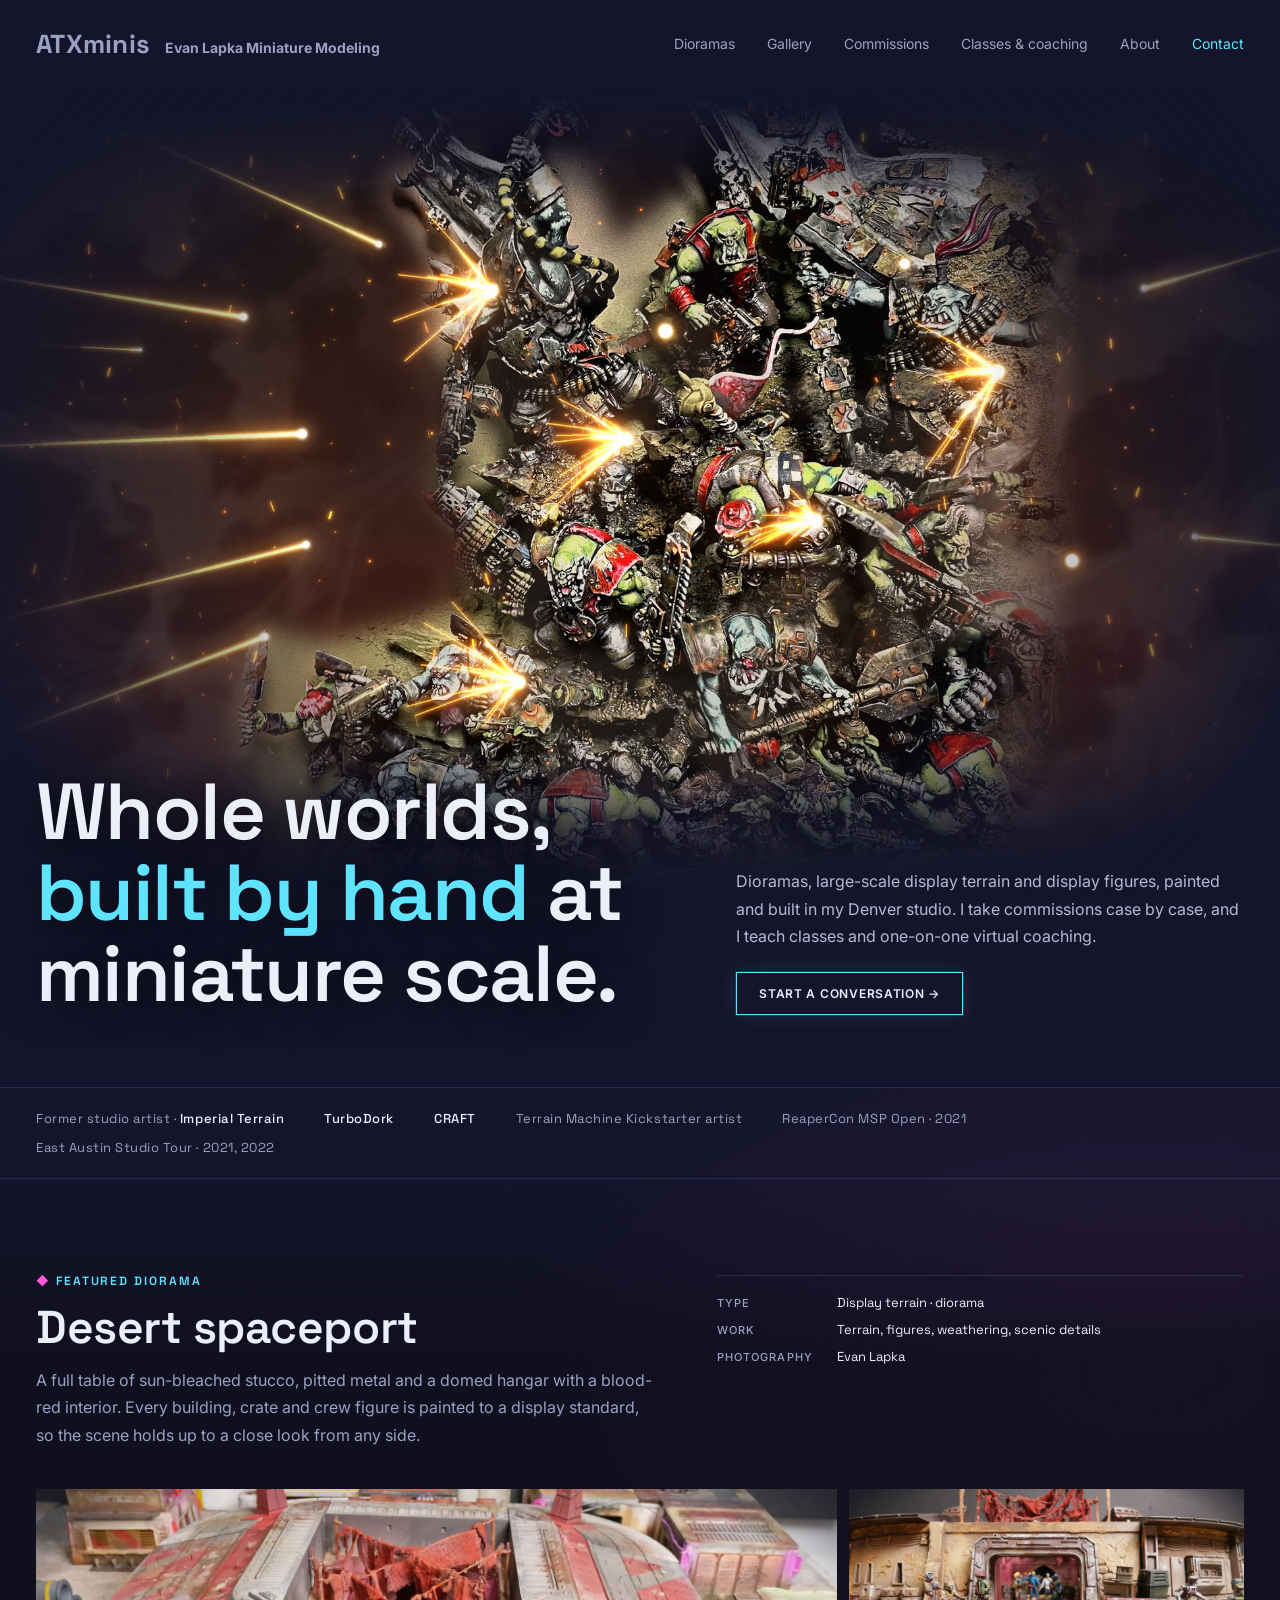
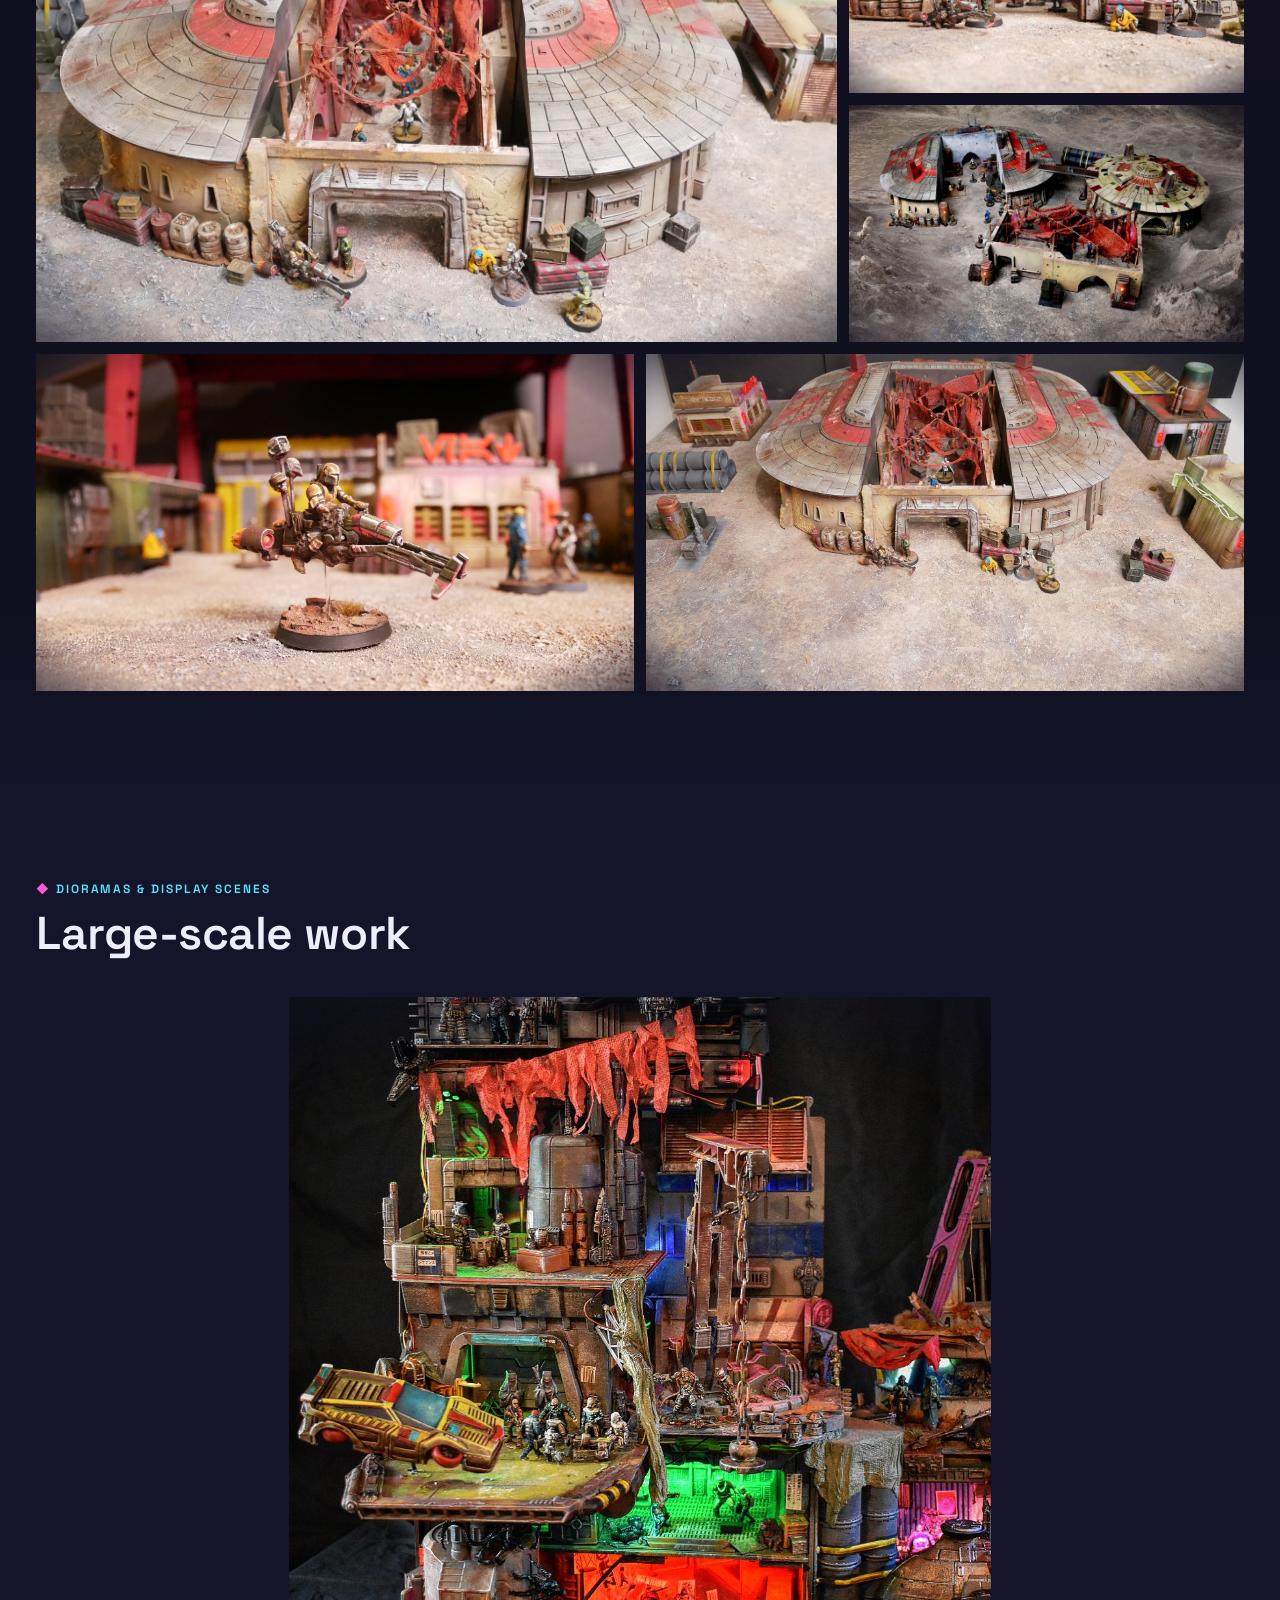
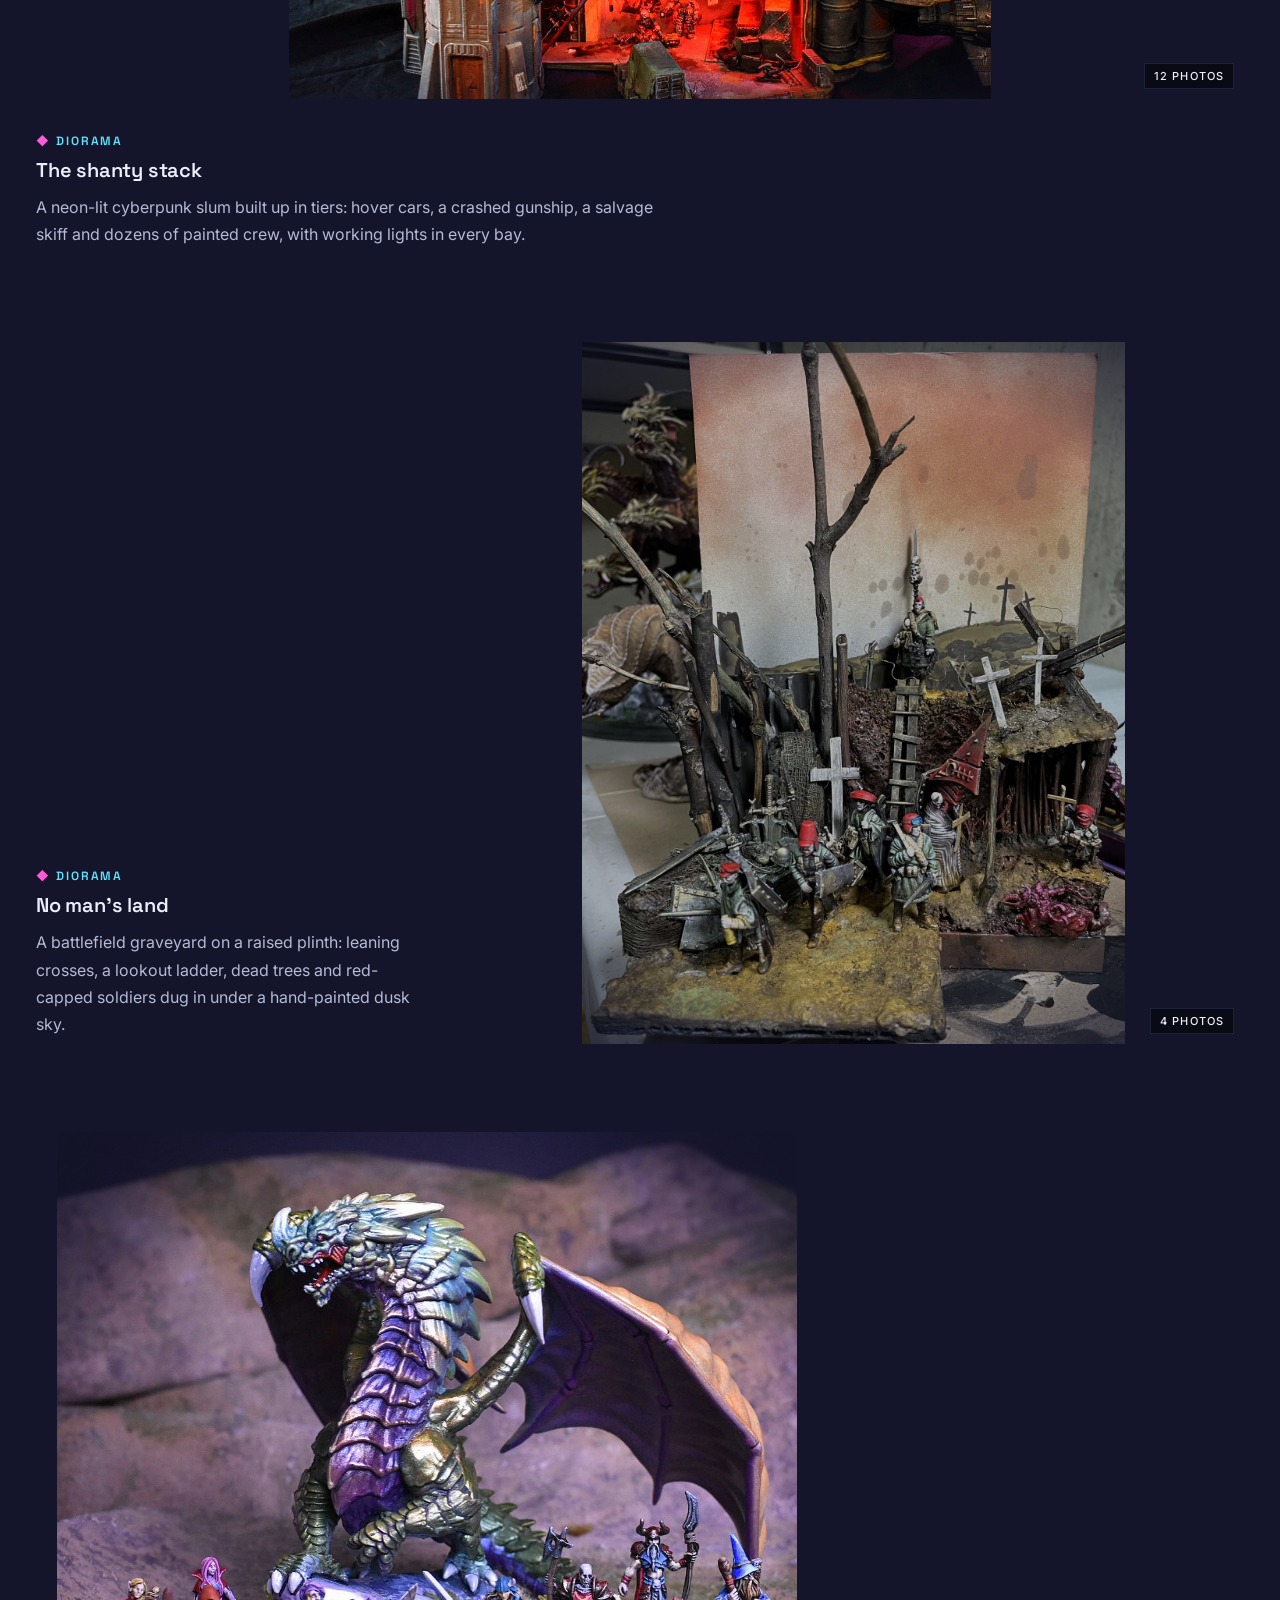
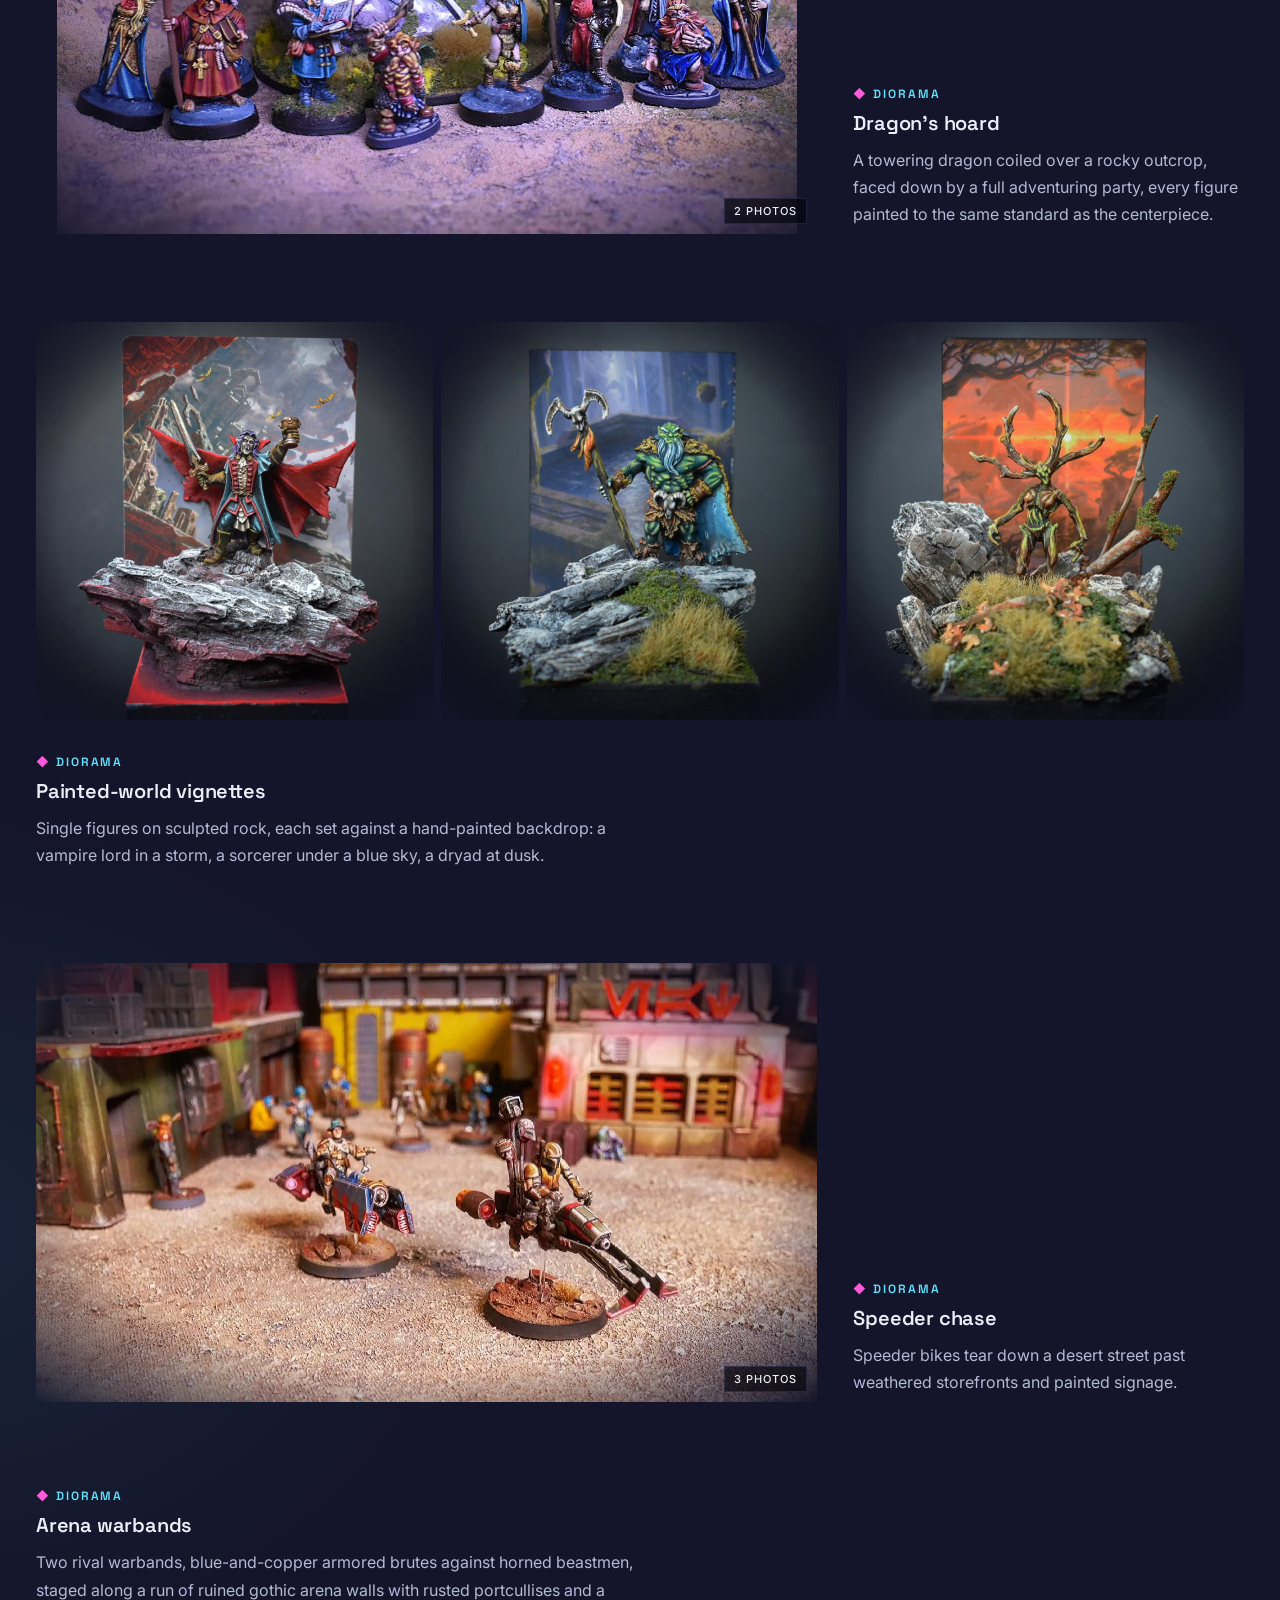
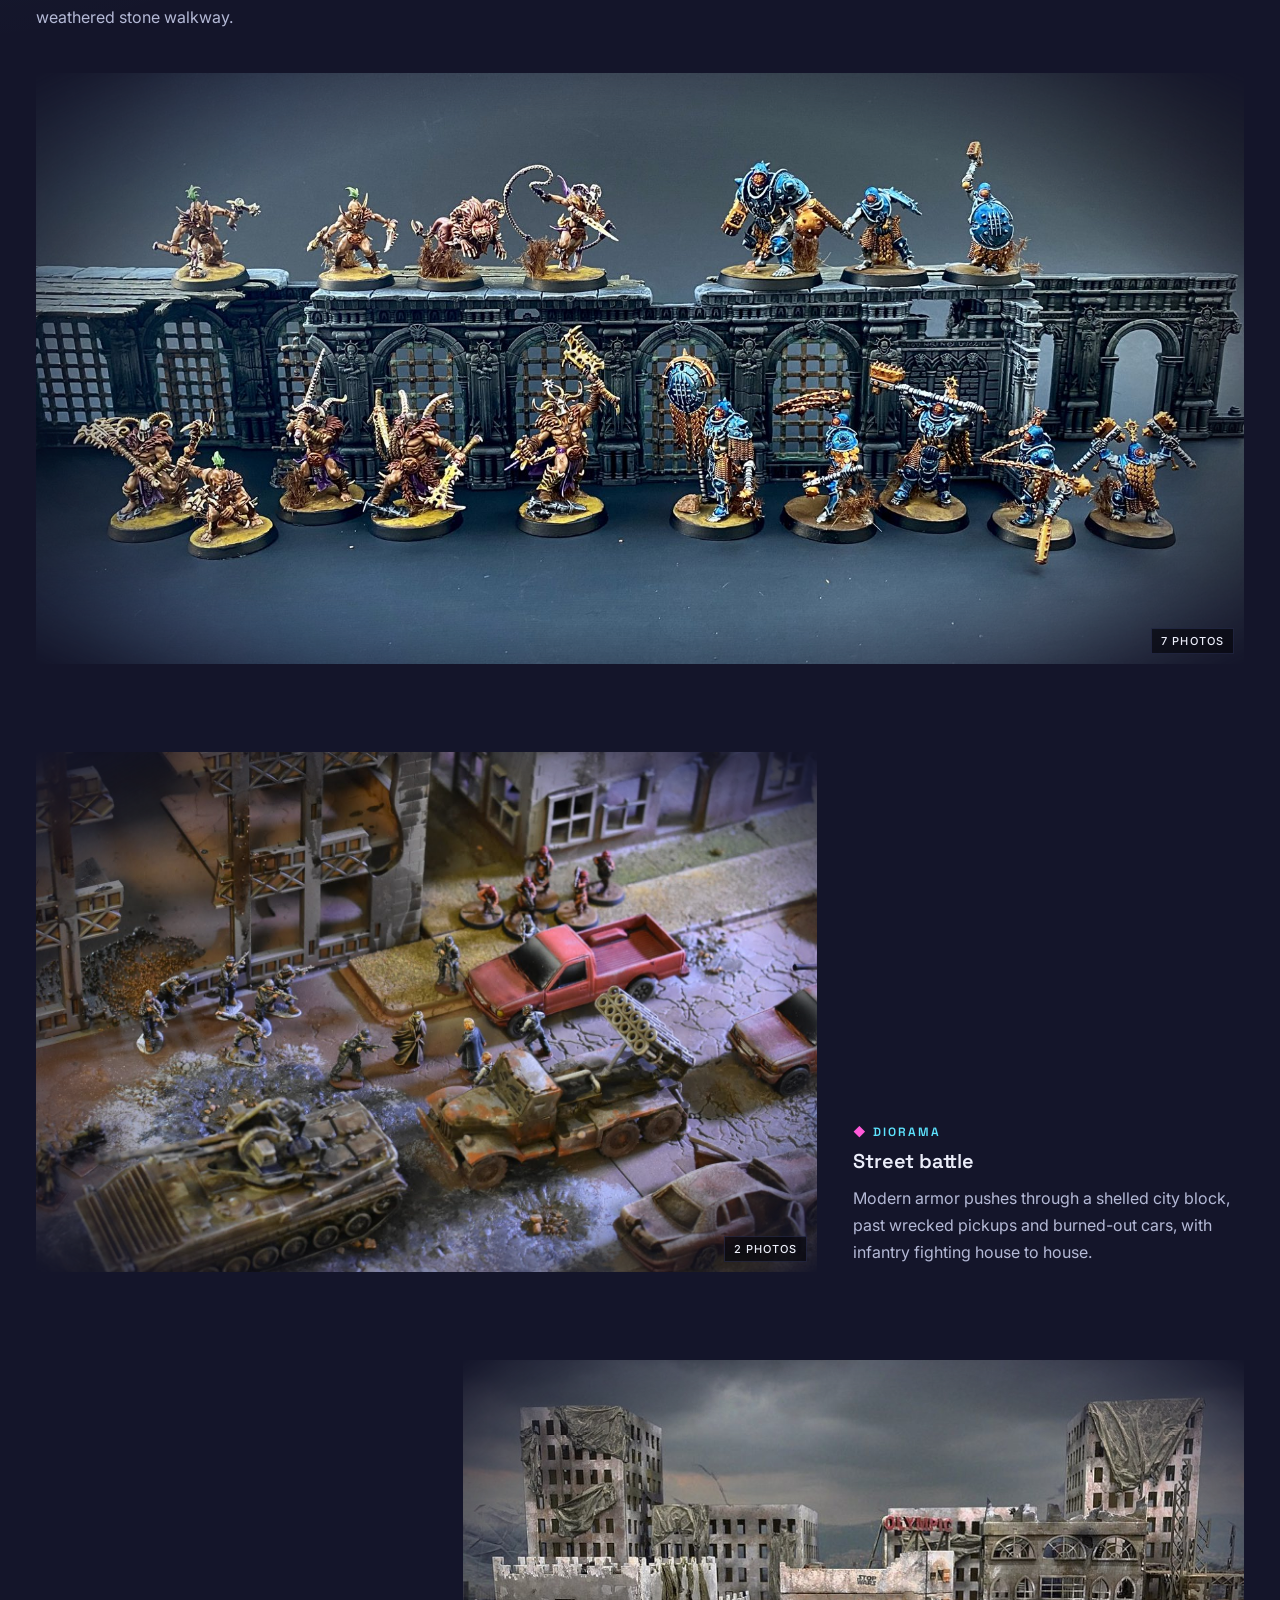
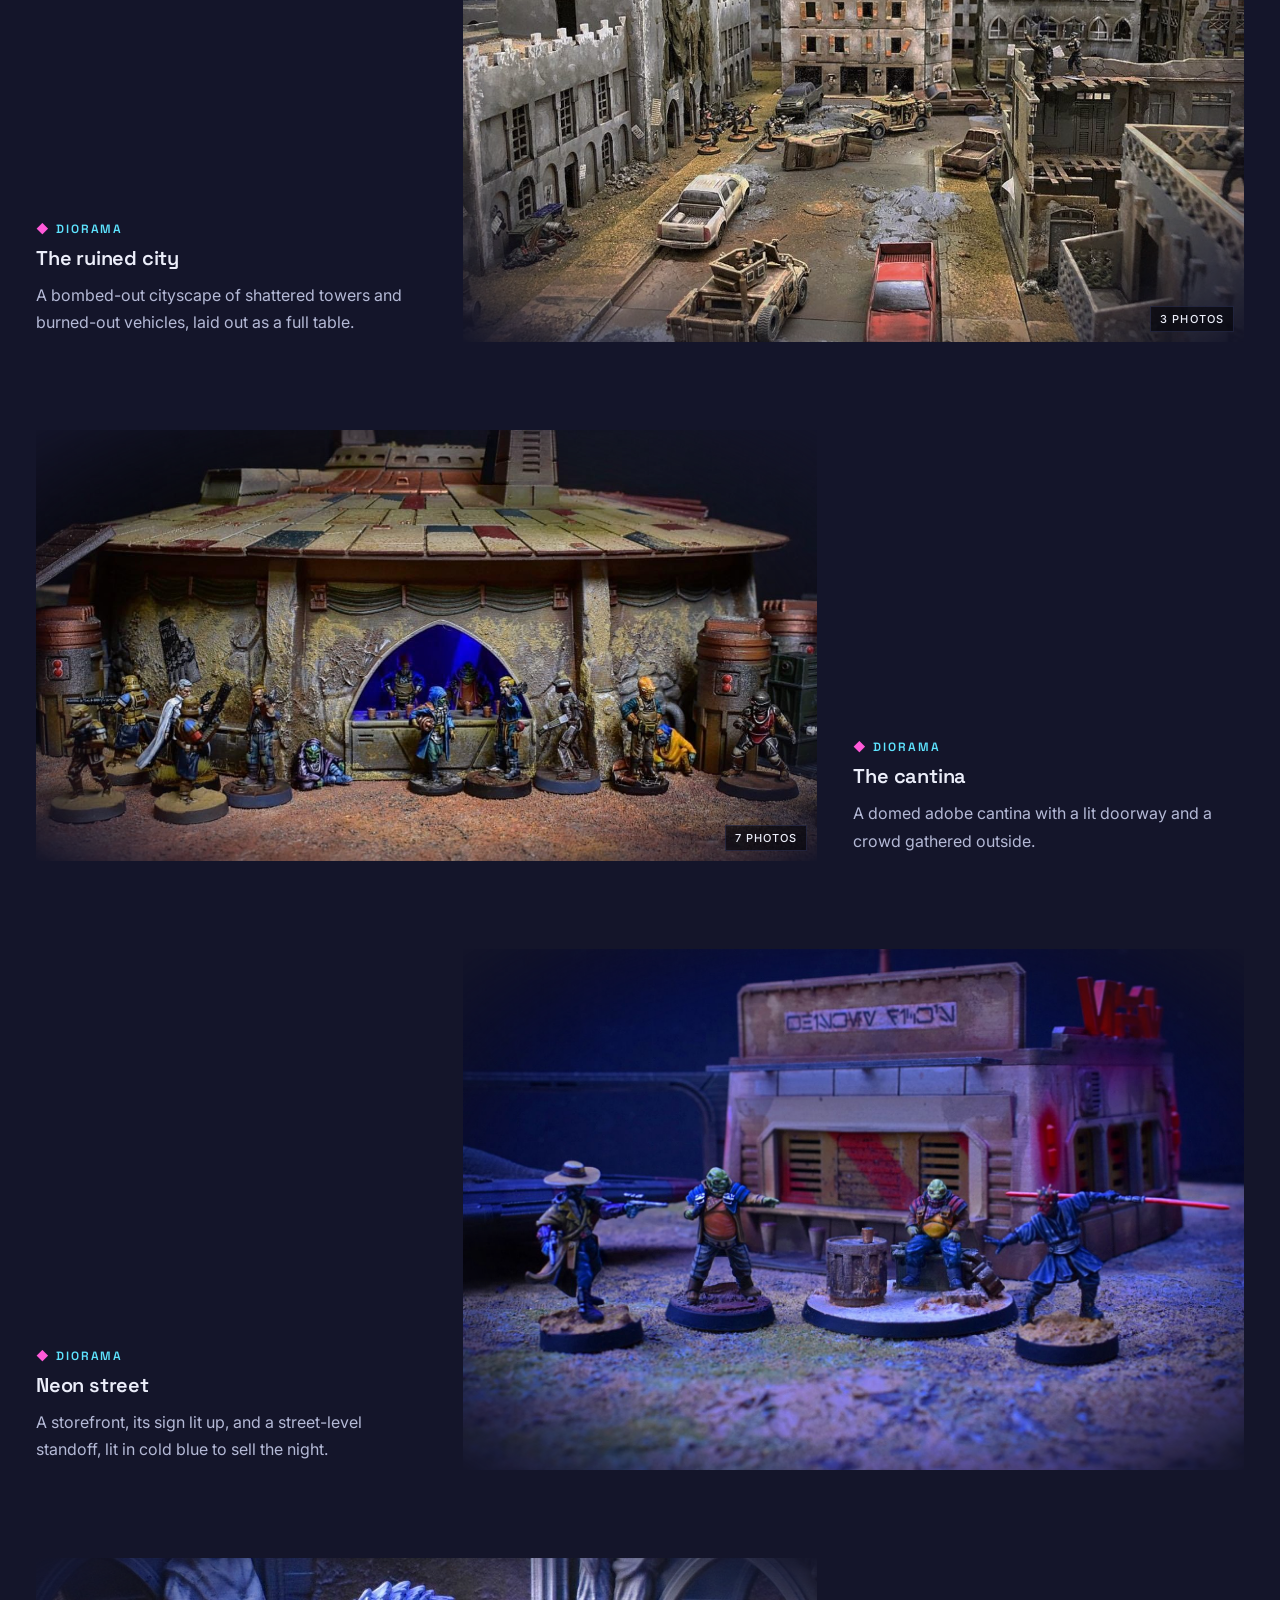
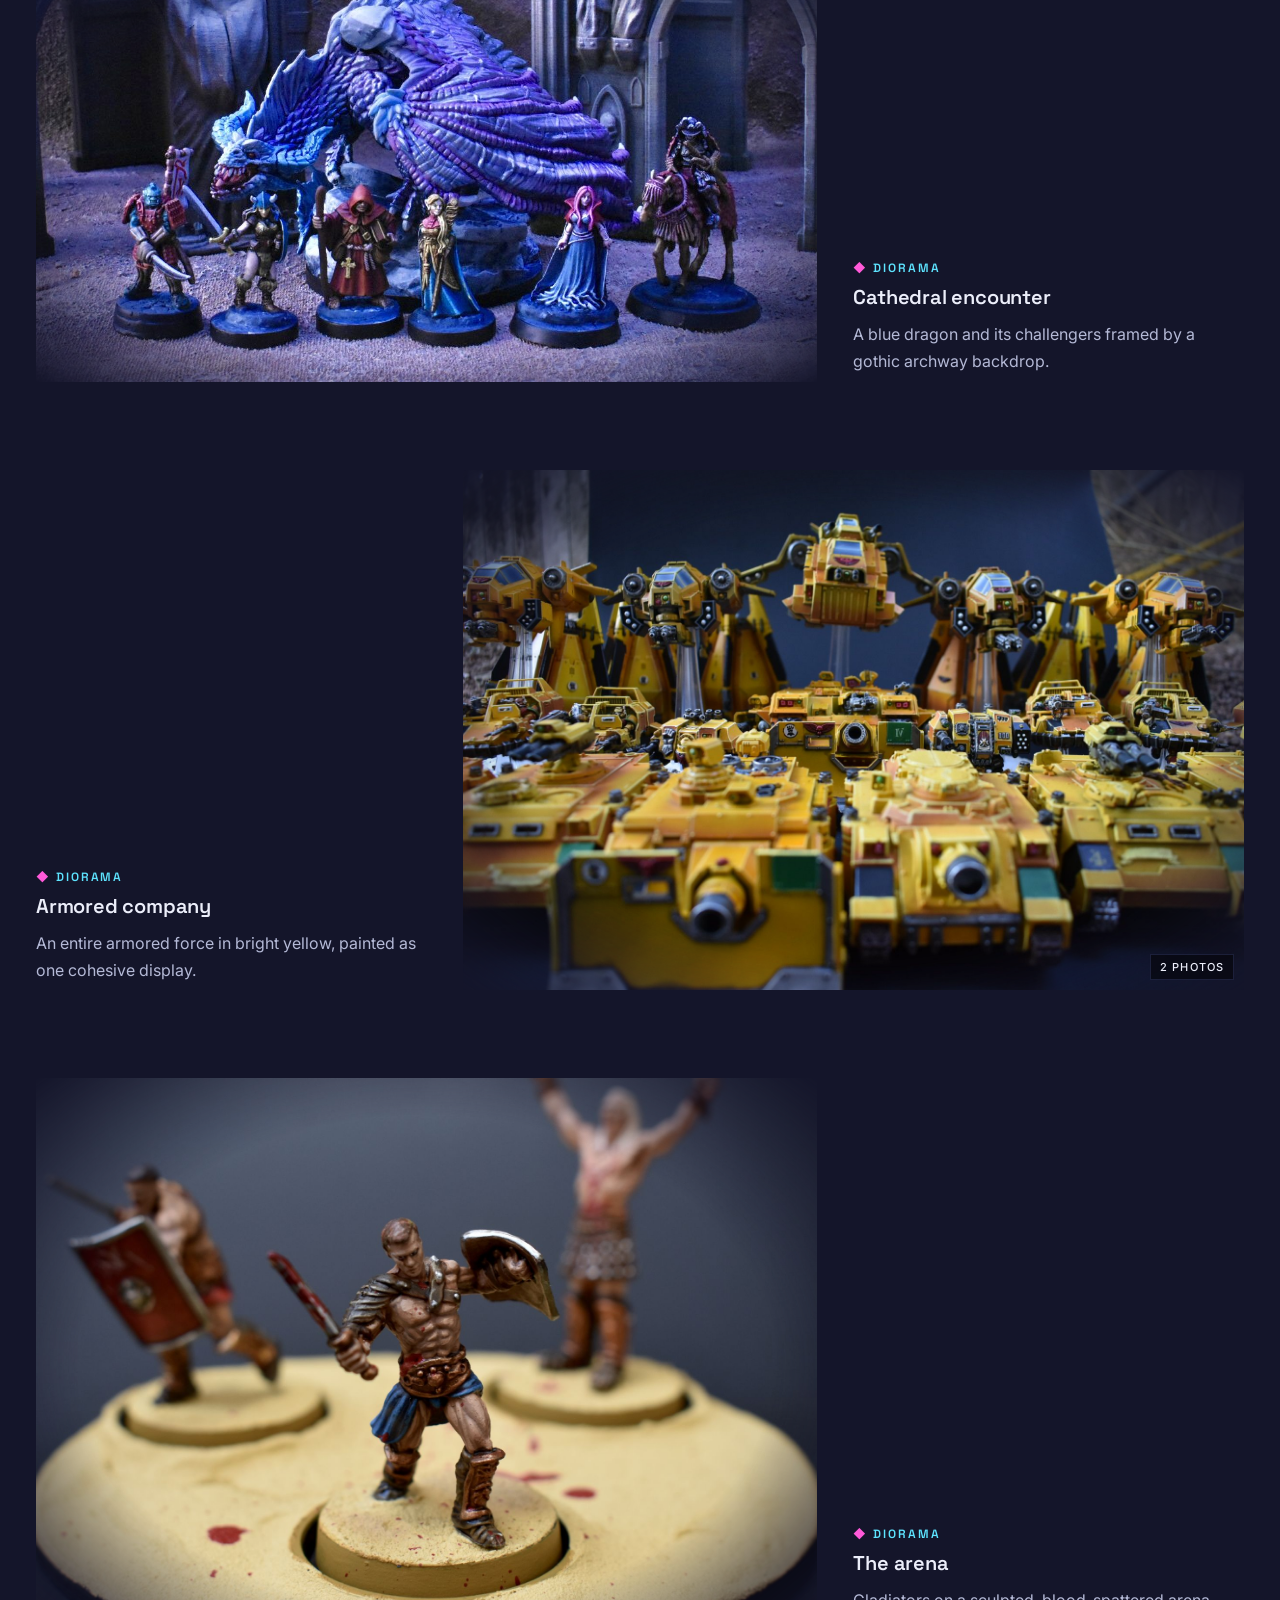
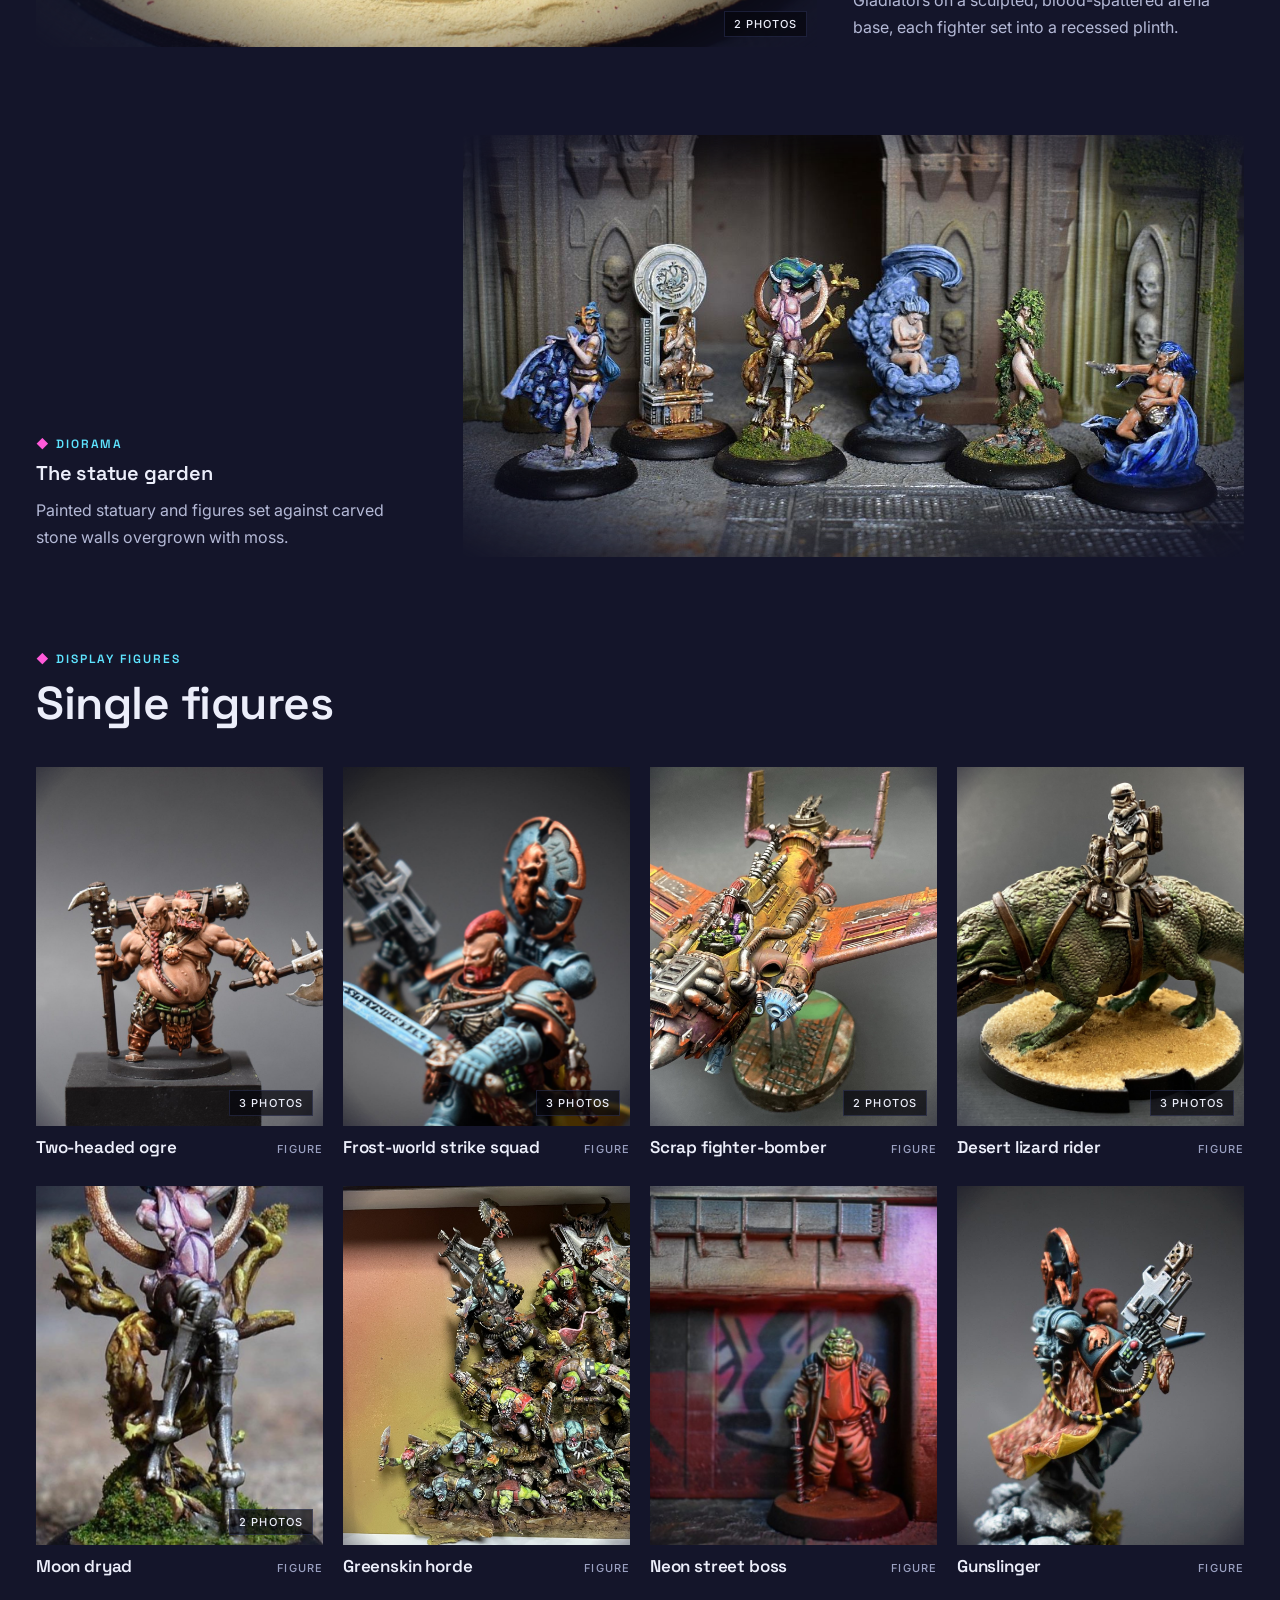
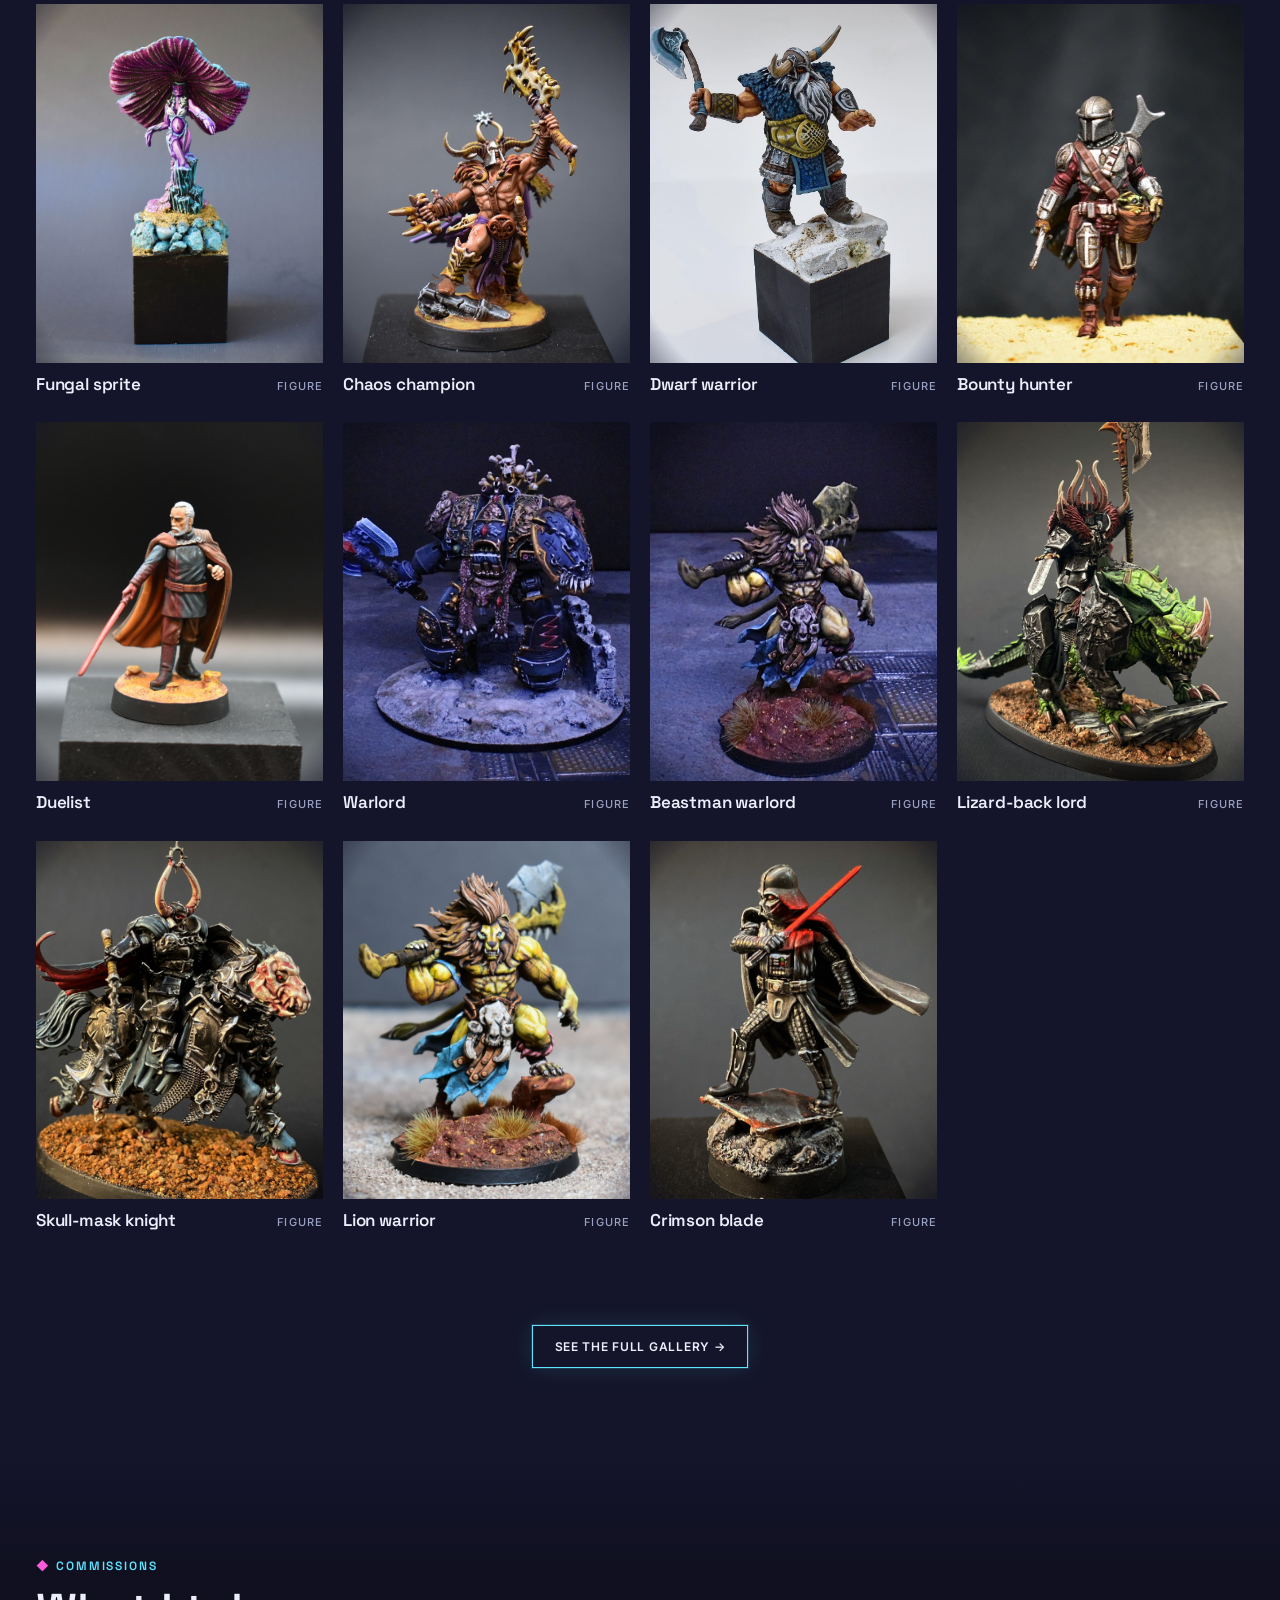
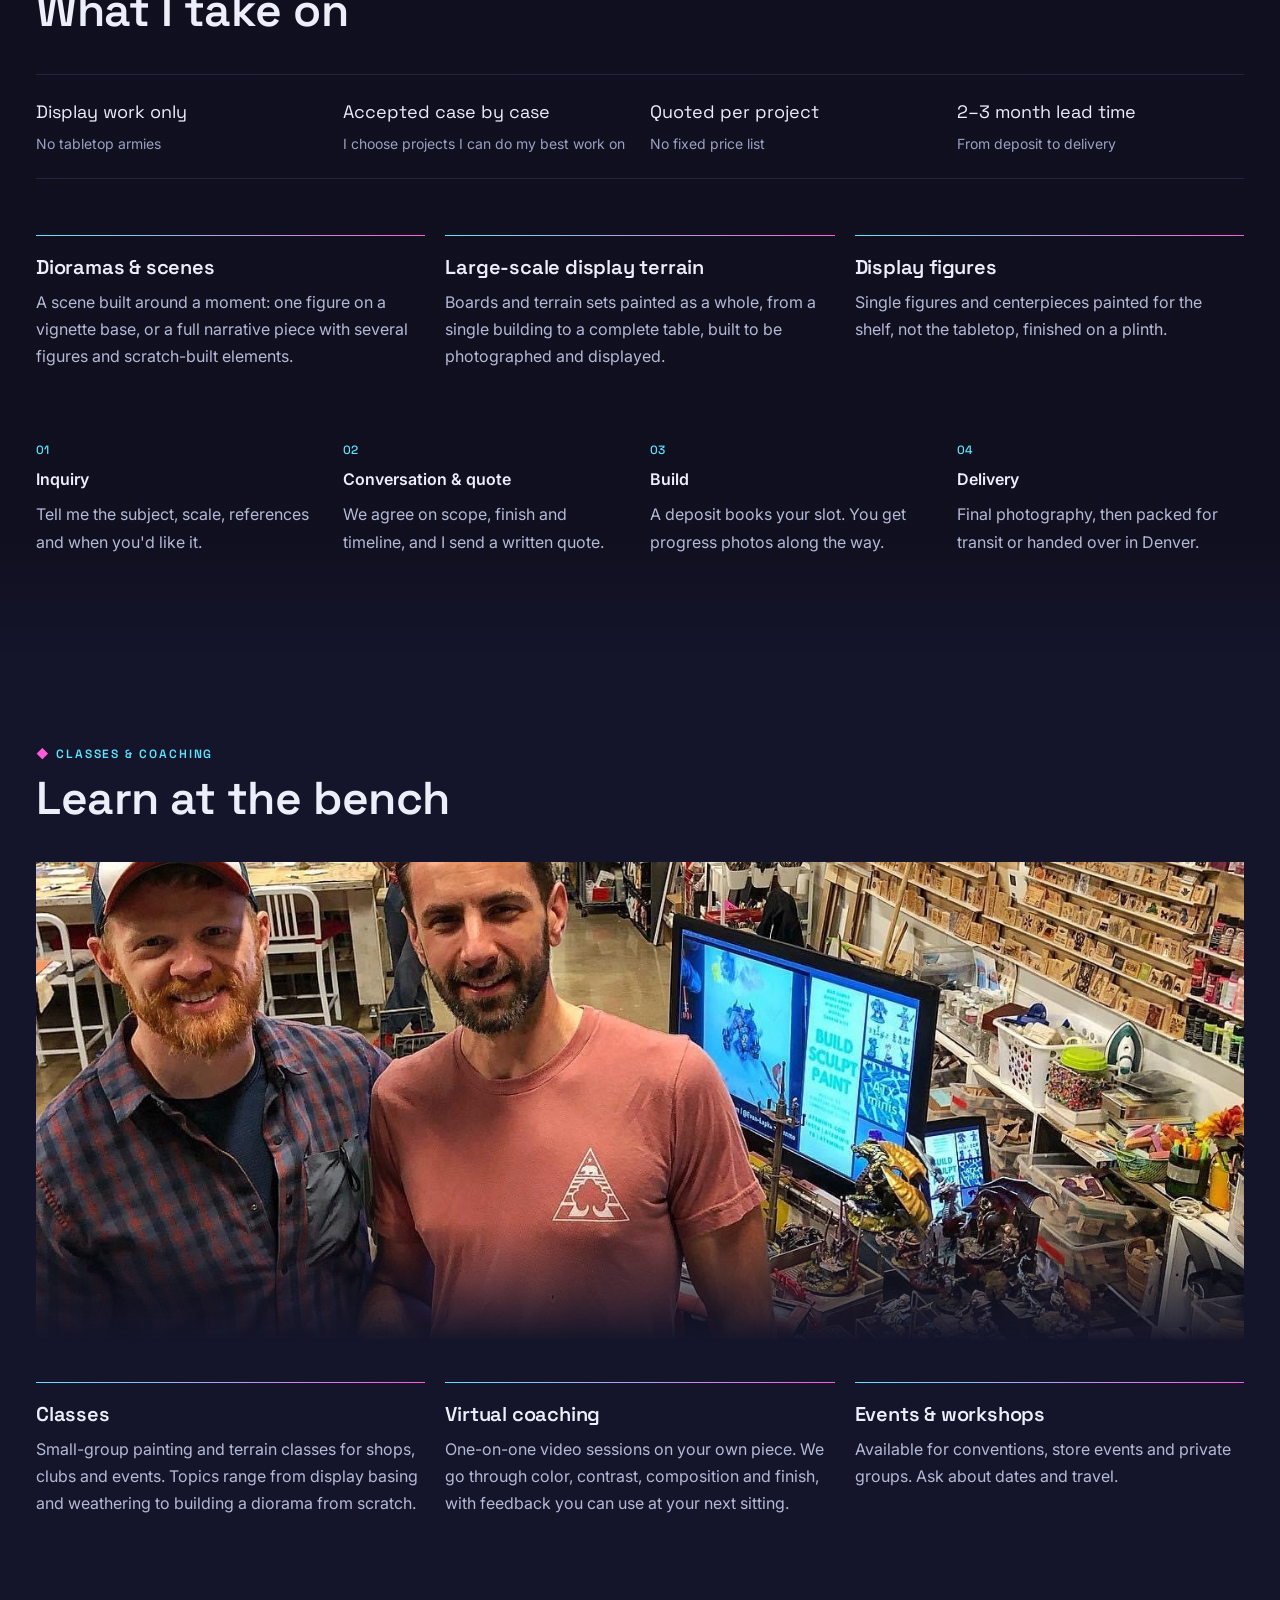
==== index.html @ 58749ba0 "Hero: 4K pass with wispy smoke and red-preserving grade; wire Formspree form Co-Authored-By: Claude " ====
<!doctype html>
<html lang="en">
<head>
<meta charset="utf-8">
<meta name="viewport" content="width=device-width, initial-scale=1, viewport-fit=cover">
<title>ATXminis | Evan Lapka Miniature Modeling | Denver, CO</title>
<meta name="description" content="ATXminis: Evan Lapka Miniature Modeling. Display dioramas, large-scale terrain and display figures by commission, plus classes and virtual coaching. Denver, Colorado.">
<meta property="og:title" content="ATXminis | Evan Lapka Miniature Modeling">
<meta property="og:description" content="ATXminis: Evan Lapka Miniature Modeling. Display dioramas, large-scale terrain and display figures by commission, plus classes and virtual coaching. Denver, Colorado.">
<meta property="og:image" content="https://atxminis.com/img/hero-ork.jpg">
<link rel="canonical" href="https://atxminis.com/">
<meta property="og:type" content="website">
<meta name="claude:viewport-fit-sides" content="cover">
<link rel="preconnect" href="https://fonts.googleapis.com">
<link rel="stylesheet" href="https://fonts.googleapis.com/css2?family=Space+Grotesk:wght@400;500;600;700&family=Inter:wght@400;500;600&display=swap">
<link rel="stylesheet" href="styles.css">
<style>body{margin:0} img{max-width:100%} [hidden]{display:none!important}</style>
</head>
<body>
<div class="wrap">
  <nav>
    <a class="mark" href="index.html">ATXminis <i>Evan Lapka Miniature Modeling</i></a>
    <ul>
      <li><a href="#scenes">Dioramas</a></li>
      <li><a href="gallery.html">Gallery</a></li>
      <li><a href="#commissions">Commissions</a></li>
      <li><a href="#teaching">Classes &amp; coaching</a></li>
      <li><a href="#about">About</a></li>
      <li><a class="cta" href="#inquire">Contact</a></li>
    </ul>
  </nav>
</div>

<header class="hero" id="top">
  <img src="img/hero-ork.jpg" srcset="img/hero-ork.jpg 2400w, img/hero-ork-3840.jpg 3840w" sizes="100vw" alt="A horde of painted orks charging through smoke and bolter fire" width="2400" height="1200">
  <div class="wrap hero-cap">
    <h1>Whole worlds, <em>built by hand</em> at miniature scale.</h1>
    <div>
      <p>Dioramas, large-scale display terrain and display figures, painted and built in my Denver studio. I take commissions case by case, and I teach classes and one-on-one virtual coaching.</p>
      <a class="btn" href="#inquire">Start a conversation →</a>
    </div>
  </div>
</header>

<div class="creds"><div class="wrap"><ul>
  <li>Former studio artist · <b>Imperial Terrain</b></li>
  <li><b>TurboDork</b></li>
  <li><b>CRAFT</b></li>
  <li>Terrain Machine Kickstarter artist</li>
  <li>ReaperCon MSP Open · 2021</li>
  <li>East Austin Studio Tour · 2021, 2022</li>
</ul></div></div>

<section class="feature" id="feature"><div class="wrap">
  <div class="feature-text">
    <div style="display:grid;gap:16px">
      <span class="eyebrow">Featured diorama</span>
      <h2>Desert spaceport</h2>
      <p style="color:var(--dim)">A full table of sun-bleached stucco, pitted metal and a domed hangar with a blood-red interior. Every building, crate and crew figure is painted to a display standard, so the scene holds up to a close look from any side.</p>
    </div>
    <dl class="specs">
      <dt>Type</dt><dd>Display terrain · diorama</dd>
      <dt>Work</dt><dd>Terrain, figures, weathering, scenic details</dd>
      <dt>Photography</dt><dd>Evan Lapka</dd>
    </dl>
  </div>
  <div class="feature-grid">
    <button class="fg-a" data-src="img/spaceport-1.jpg" data-cap="Desert spaceport · overview"><img src="img/spaceport-1.jpg" alt="Spaceport diorama overview" loading="lazy"></button>
    <button class="fg-b" data-src="img/spaceport-2.jpg" data-cap="Desert spaceport · hangar entrance"><img src="img/spaceport-2.jpg" alt="Hangar entrance" loading="lazy"></button>
    <button class="fg-c" data-src="img/spaceport-alt.jpg" data-cap="Desert spaceport · aerial"><img src="img/spaceport-alt.jpg" alt="Spaceport from above" loading="lazy"></button>
    <button class="fg-d" data-src="img/spaceport-3.jpg" data-cap="Desert spaceport · speeder"><img src="img/spaceport-3.jpg" alt="Speeder bike in front of a storefront" loading="lazy"></button>
    <button class="fg-e" data-src="img/spaceport-5.jpg" data-cap="Desert spaceport · full table"><img src="img/spaceport-5.jpg" alt="Full spaceport table" loading="lazy"></button>
  </div>
</div></section>

<section id="scenes"><div class="wrap">
  <div class="sec-head"><div><span class="eyebrow">Dioramas &amp; display scenes</span><h2>Large-scale work</h2></div></div>
  <div class="scenes">
    <article class="scene wide">
      <button class="scene-img" data-set="[[&quot;img/shanty-spire.jpg&quot;, &quot;The shanty stack&quot;], [&quot;img/shanty-lineup.jpg&quot;, &quot;The shanty stack&quot;], [&quot;img/shanty-hovercar.jpg&quot;, &quot;The shanty stack&quot;], [&quot;img/shanty-bar.jpg&quot;, &quot;The shanty stack&quot;], [&quot;img/shanty-bar-2.jpg&quot;, &quot;The shanty stack&quot;], [&quot;img/shanty-skiff.jpg&quot;, &quot;The shanty stack&quot;], [&quot;img/shanty-skiff-3.jpg&quot;, &quot;The shanty stack&quot;], [&quot;img/shanty-gunship.jpg&quot;, &quot;The shanty stack&quot;], [&quot;img/shanty-skiff-2.jpg&quot;, &quot;The shanty stack&quot;], [&quot;img/shanty-crane.jpg&quot;, &quot;The shanty stack&quot;], [&quot;img/shanty-stack.jpg&quot;, &quot;The shanty stack&quot;], [&quot;img/shanty-tower.jpg&quot;, &quot;The shanty stack&quot;]]"><img src="img/shanty-spire.jpg" alt="The shanty stack" loading="lazy"><span class="count">12 photos</span></button>
      <div class="scene-txt"><span class="eyebrow">Diorama</span><h3>The shanty stack</h3><p>A neon-lit cyberpunk slum built up in tiers: hover cars, a crashed gunship, a salvage skiff and dozens of painted crew, with working lights in every bay.</p></div>
    </article>
    <article class="scene">
      <button class="scene-img" data-set="[[&quot;img/graveyard-trench.jpg&quot;, &quot;No man's land&quot;], [&quot;img/graveyard-trench-2.jpg&quot;, &quot;No man's land&quot;], [&quot;img/graveyard-trench-3.jpg&quot;, &quot;No man's land&quot;], [&quot;img/graveyard-trench-4.jpg&quot;, &quot;No man's land&quot;]]"><img src="img/graveyard-trench.jpg" alt="No man's land" loading="lazy"><span class="count">4 photos</span></button>
      <div class="scene-txt"><span class="eyebrow">Diorama</span><h3>No man's land</h3><p>A battlefield graveyard on a raised plinth: leaning crosses, a lookout ladder, dead trees and red-capped soldiers dug in under a hand-painted dusk sky.</p></div>
    </article>
    <article class="scene">
      <button class="scene-img" data-set="[[&quot;img/dragon.jpg&quot;, &quot;Dragon's hoard&quot;], [&quot;img/dragon-detail.jpg&quot;, &quot;Dragon's hoard&quot;]]"><img src="img/dragon.jpg" alt="Dragon's hoard" loading="lazy"><span class="count">2 photos</span></button>
      <div class="scene-txt"><span class="eyebrow">Diorama</span><h3>Dragon's hoard</h3><p>A towering dragon coiled over a rocky outcrop, faced down by a full adventuring party, every figure painted to the same standard as the centerpiece.</p></div>
    </article>
    <article class="scene wide">
      <div class="trio"><button class="scene-img" data-set="[[&quot;img/vampire-vignette.jpg&quot;, &quot;Painted-world vignettes&quot;], [&quot;img/sorcerer-vignette.jpg&quot;, &quot;Painted-world vignettes&quot;], [&quot;img/dryad-vignette.jpg&quot;, &quot;Painted-world vignettes&quot;]]" data-i="0"><img src="img/vampire-vignette.jpg" alt="Painted-world vignettes" loading="lazy"></button><button class="scene-img" data-set="[[&quot;img/vampire-vignette.jpg&quot;, &quot;Painted-world vignettes&quot;], [&quot;img/sorcerer-vignette.jpg&quot;, &quot;Painted-world vignettes&quot;], [&quot;img/dryad-vignette.jpg&quot;, &quot;Painted-world vignettes&quot;]]" data-i="1"><img src="img/sorcerer-vignette.jpg" alt="Painted-world vignettes" loading="lazy"></button><button class="scene-img" data-set="[[&quot;img/vampire-vignette.jpg&quot;, &quot;Painted-world vignettes&quot;], [&quot;img/sorcerer-vignette.jpg&quot;, &quot;Painted-world vignettes&quot;], [&quot;img/dryad-vignette.jpg&quot;, &quot;Painted-world vignettes&quot;]]" data-i="2"><img src="img/dryad-vignette.jpg" alt="Painted-world vignettes" loading="lazy"></button></div>
      <div class="scene-txt"><span class="eyebrow">Diorama</span><h3>Painted-world vignettes</h3><p>Single figures on sculpted rock, each set against a hand-painted backdrop: a vampire lord in a storm, a sorcerer under a blue sky, a dryad at dusk.</p></div>
    </article>
    <article class="scene">
      <button class="scene-img" data-set="[[&quot;img/speeder-chase.jpg&quot;, &quot;Speeder chase&quot;], [&quot;img/speeder-bike.jpg&quot;, &quot;Speeder chase&quot;], [&quot;img/speeder-bike-2.jpg&quot;, &quot;Speeder chase&quot;]]"><img src="img/speeder-chase.jpg" alt="Speeder chase" loading="lazy"><span class="count">3 photos</span></button>
      <div class="scene-txt"><span class="eyebrow">Diorama</span><h3>Speeder chase</h3><p>Speeder bikes tear down a desert street past weathered storefronts and painted signage.</p></div>
    </article>
    <article class="scene wide">
      <button class="scene-img" data-set="[[&quot;img/arena-warbands.jpg&quot;, &quot;Arena warbands&quot;], [&quot;img/arena-warbands-6.jpg&quot;, &quot;Arena warbands&quot;], [&quot;img/arena-warbands-7.jpg&quot;, &quot;Arena warbands&quot;], [&quot;img/arena-warbands-2.jpg&quot;, &quot;Arena warbands&quot;], [&quot;img/arena-warbands-3.jpg&quot;, &quot;Arena warbands&quot;], [&quot;img/arena-warbands-4.jpg&quot;, &quot;Arena warbands&quot;], [&quot;img/arena-warbands-5.jpg&quot;, &quot;Arena warbands&quot;]]"><img src="img/arena-warbands.jpg" alt="Arena warbands" loading="lazy"><span class="count">7 photos</span></button>
      <div class="scene-txt"><span class="eyebrow">Diorama</span><h3>Arena warbands</h3><p>Two rival warbands, blue-and-copper armored brutes against horned beastmen, staged along a run of ruined gothic arena walls with rusted portcullises and a weathered stone walkway.</p></div>
    </article>
    <article class="scene">
      <button class="scene-img" data-set="[[&quot;img/street-battle.jpg&quot;, &quot;Street battle&quot;], [&quot;img/street-battle-2.jpg&quot;, &quot;Street battle&quot;]]"><img src="img/street-battle.jpg" alt="Street battle" loading="lazy"><span class="count">2 photos</span></button>
      <div class="scene-txt"><span class="eyebrow">Diorama</span><h3>Street battle</h3><p>Modern armor pushes through a shelled city block, past wrecked pickups and burned-out cars, with infantry fighting house to house.</p></div>
    </article>
    <article class="scene">
      <button class="scene-img" data-set="[[&quot;img/ruined-city-3.jpg&quot;, &quot;The ruined city&quot;], [&quot;img/ruined-city.jpg&quot;, &quot;The ruined city&quot;], [&quot;img/ruined-city-2.jpg&quot;, &quot;The ruined city&quot;]]"><img src="img/ruined-city-3.jpg" alt="The ruined city" loading="lazy"><span class="count">3 photos</span></button>
      <div class="scene-txt"><span class="eyebrow">Diorama</span><h3>The ruined city</h3><p>A bombed-out cityscape of shattered towers and burned-out vehicles, laid out as a full table.</p></div>
    </article>
    <article class="scene">
      <button class="scene-img" data-set="[[&quot;img/cantina-bar.jpg&quot;, &quot;The cantina&quot;], [&quot;img/cantina-gate.jpg&quot;, &quot;The cantina&quot;], [&quot;img/cantina.jpg&quot;, &quot;The cantina&quot;], [&quot;img/cantina-door.jpg&quot;, &quot;The cantina&quot;], [&quot;img/cantina-arch.jpg&quot;, &quot;The cantina&quot;], [&quot;img/cantina-crew.jpg&quot;, &quot;The cantina&quot;], [&quot;img/cantina-yard.jpg&quot;, &quot;The cantina&quot;]]"><img src="img/cantina-bar.jpg" alt="The cantina" loading="lazy"><span class="count">7 photos</span></button>
      <div class="scene-txt"><span class="eyebrow">Diorama</span><h3>The cantina</h3><p>A domed adobe cantina with a lit doorway and a crowd gathered outside.</p></div>
    </article>
    <article class="scene">
      <button class="scene-img" data-set="[[&quot;img/street.jpg&quot;, &quot;Neon street&quot;]]"><img src="img/street.jpg" alt="Neon street" loading="lazy"></button>
      <div class="scene-txt"><span class="eyebrow">Diorama</span><h3>Neon street</h3><p>A storefront, its sign lit up, and a street-level standoff, lit in cold blue to sell the night.</p></div>
    </article>
    <article class="scene">
      <button class="scene-img" data-set="[[&quot;img/blue-dragon.jpg&quot;, &quot;Cathedral encounter&quot;]]"><img src="img/blue-dragon.jpg" alt="Cathedral encounter" loading="lazy"></button>
      <div class="scene-txt"><span class="eyebrow">Diorama</span><h3>Cathedral encounter</h3><p>A blue dragon and its challengers framed by a gothic archway backdrop.</p></div>
    </article>
    <article class="scene">
      <button class="scene-img" data-set="[[&quot;img/armored-company.jpg&quot;, &quot;Armored company&quot;], [&quot;img/armored-company-2.jpg&quot;, &quot;Armored company&quot;]]"><img src="img/armored-company.jpg" alt="Armored company" loading="lazy"><span class="count">2 photos</span></button>
      <div class="scene-txt"><span class="eyebrow">Diorama</span><h3>Armored company</h3><p>An entire armored force in bright yellow, painted as one cohesive display.</p></div>
    </article>
    <article class="scene">
      <button class="scene-img" data-set="[[&quot;img/arena.jpg&quot;, &quot;The arena&quot;], [&quot;img/arena-2.jpg&quot;, &quot;The arena&quot;]]"><img src="img/arena.jpg" alt="The arena" loading="lazy"><span class="count">2 photos</span></button>
      <div class="scene-txt"><span class="eyebrow">Diorama</span><h3>The arena</h3><p>Gladiators on a sculpted, blood-spattered arena base, each fighter set into a recessed plinth.</p></div>
    </article>
    <article class="scene">
      <button class="scene-img" data-set="[[&quot;img/statues.jpg&quot;, &quot;The statue garden&quot;]]"><img src="img/statues.jpg" alt="The statue garden" loading="lazy"></button>
      <div class="scene-txt"><span class="eyebrow">Diorama</span><h3>The statue garden</h3><p>Painted statuary and figures set against carved stone walls overgrown with moss.</p></div>
    </article>
  </div>
</div></section>

<section id="figures" style="padding-top:0"><div class="wrap">
  <div class="sec-head"><div><span class="eyebrow">Display figures</span><h2>Single figures</h2></div></div>
  <div class="grid">
<button class="work" data-set="[[&quot;img/ogre.jpg&quot;, &quot;Two-headed ogre&quot;], [&quot;img/ogre-3.jpg&quot;, &quot;Two-headed ogre&quot;], [&quot;img/ogre-2.jpg&quot;, &quot;Two-headed ogre&quot;]]"><div class="ph"><img src="img/ogre.jpg" alt="Two-headed ogre" loading="lazy"><span class="count">3 photos</span></div><div class="meta"><h3>Two-headed ogre</h3><span class="cat">Figure</span></div></button><button class="work" data-set="[[&quot;img/frost-captain.jpg&quot;, &quot;Frost-world strike squad&quot;], [&quot;img/frost-captain-2.jpg&quot;, &quot;Frost-world strike squad&quot;], [&quot;img/frost-squad.jpg&quot;, &quot;Frost-world strike squad&quot;]]"><div class="ph"><img src="img/frost-captain.jpg" alt="Frost-world strike squad" loading="lazy"><span class="count">3 photos</span></div><div class="meta"><h3>Frost-world strike squad</h3><span class="cat">Figure</span></div></button><button class="work" data-set="[[&quot;img/scrap-bomber-2.jpg&quot;, &quot;Scrap fighter-bomber&quot;], [&quot;img/scrap-bomber.jpg&quot;, &quot;Scrap fighter-bomber&quot;]]"><div class="ph"><img src="img/scrap-bomber-2.jpg" alt="Scrap fighter-bomber" loading="lazy"><span class="count">2 photos</span></div><div class="meta"><h3>Scrap fighter-bomber</h3><span class="cat">Figure</span></div></button><button class="work" data-set="[[&quot;img/beast-rider-2.jpg&quot;, &quot;Desert lizard rider&quot;], [&quot;img/beast-rider-3.jpg&quot;, &quot;Desert lizard rider&quot;], [&quot;img/beast-rider-4.jpg&quot;, &quot;Desert lizard rider&quot;]]"><div class="ph"><img src="img/beast-rider-2.jpg" alt="Desert lizard rider" loading="lazy"><span class="count">3 photos</span></div><div class="meta"><h3>Desert lizard rider</h3><span class="cat">Figure</span></div></button><button class="work" data-set="[[&quot;img/moon-dryad.jpg&quot;, &quot;Moon dryad&quot;], [&quot;img/moon-dryad-2.jpg&quot;, &quot;Moon dryad&quot;]]"><div class="ph"><img src="img/moon-dryad.jpg" alt="Moon dryad" loading="lazy"><span class="count">2 photos</span></div><div class="meta"><h3>Moon dryad</h3><span class="cat">Figure</span></div></button><button class="work" data-set="[[&quot;img/greenskin-horde.jpg&quot;, &quot;Greenskin horde&quot;]]"><div class="ph"><img src="img/greenskin-horde.jpg" alt="Greenskin horde" loading="lazy"></div><div class="meta"><h3>Greenskin horde</h3><span class="cat">Figure</span></div></button><button class="work" data-set="[[&quot;img/neon-boss.jpg&quot;, &quot;Neon street boss&quot;]]"><div class="ph"><img src="img/neon-boss.jpg" alt="Neon street boss" loading="lazy"></div><div class="meta"><h3>Neon street boss</h3><span class="cat">Figure</span></div></button><button class="work" data-set="[[&quot;img/gunslinger.jpg&quot;, &quot;Gunslinger&quot;]]"><div class="ph"><img src="img/gunslinger.jpg" alt="Gunslinger" loading="lazy"></div><div class="meta"><h3>Gunslinger</h3><span class="cat">Figure</span></div></button><button class="work" data-set="[[&quot;img/mushroom.jpg&quot;, &quot;Fungal sprite&quot;]]"><div class="ph"><img src="img/mushroom.jpg" alt="Fungal sprite" loading="lazy"></div><div class="meta"><h3>Fungal sprite</h3><span class="cat">Figure</span></div></button><button class="work" data-set="[[&quot;img/champion.jpg&quot;, &quot;Chaos champion&quot;]]"><div class="ph"><img src="img/champion.jpg" alt="Chaos champion" loading="lazy"></div><div class="meta"><h3>Chaos champion</h3><span class="cat">Figure</span></div></button><button class="work" data-set="[[&quot;img/dwarf.jpg&quot;, &quot;Dwarf warrior&quot;]]"><div class="ph"><img src="img/dwarf.jpg" alt="Dwarf warrior" loading="lazy"></div><div class="meta"><h3>Dwarf warrior</h3><span class="cat">Figure</span></div></button><button class="work" data-set="[[&quot;img/hunter.jpg&quot;, &quot;Bounty hunter&quot;]]"><div class="ph"><img src="img/hunter.jpg" alt="Bounty hunter" loading="lazy"></div><div class="meta"><h3>Bounty hunter</h3><span class="cat">Figure</span></div></button><button class="work" data-set="[[&quot;img/duelist.jpg&quot;, &quot;Duelist&quot;]]"><div class="ph"><img src="img/duelist.jpg" alt="Duelist" loading="lazy"></div><div class="meta"><h3>Duelist</h3><span class="cat">Figure</span></div></button><button class="work" data-set="[[&quot;img/warlord.jpg&quot;, &quot;Warlord&quot;]]"><div class="ph"><img src="img/warlord.jpg" alt="Warlord" loading="lazy"></div><div class="meta"><h3>Warlord</h3><span class="cat">Figure</span></div></button><button class="work" data-set="[[&quot;img/beast.jpg&quot;, &quot;Beastman warlord&quot;]]"><div class="ph"><img src="img/beast.jpg" alt="Beastman warlord" loading="lazy"></div><div class="meta"><h3>Beastman warlord</h3><span class="cat">Figure</span></div></button><button class="work" data-set="[[&quot;img/lizard-lord.jpg&quot;, &quot;Lizard-back lord&quot;]]"><div class="ph"><img src="img/lizard-lord.jpg" alt="Lizard-back lord" loading="lazy"></div><div class="meta"><h3>Lizard-back lord</h3><span class="cat">Figure</span></div></button><button class="work" data-set="[[&quot;img/skull-knight.jpg&quot;, &quot;Skull-mask knight&quot;]]"><div class="ph"><img src="img/skull-knight.jpg" alt="Skull-mask knight" loading="lazy"></div><div class="meta"><h3>Skull-mask knight</h3><span class="cat">Figure</span></div></button><button class="work" data-set="[[&quot;img/lion-warrior.jpg&quot;, &quot;Lion warrior&quot;]]"><div class="ph"><img src="img/lion-warrior.jpg" alt="Lion warrior" loading="lazy"></div><div class="meta"><h3>Lion warrior</h3><span class="cat">Figure</span></div></button><button class="work" data-set="[[&quot;img/crimson-blade.jpg&quot;, &quot;Crimson blade&quot;]]"><div class="ph"><img src="img/crimson-blade.jpg" alt="Crimson blade" loading="lazy"></div><div class="meta"><h3>Crimson blade</h3><span class="cat">Figure</span></div></button>
  </div>
  <div class="more"><a class="btn" href="gallery.html">See the full gallery →</a></div>
</div></section>

<section class="feature" id="commissions"><div class="wrap">
  <div class="sec-head"><div><span class="eyebrow">Commissions</span><h2>What I take on</h2></div></div>
  <ul class="terms">
    <li><b>Display work only</b>No tabletop armies</li>
    <li><b>Accepted case by case</b>I choose projects I can do my best work on</li>
    <li><b>Quoted per project</b>No fixed price list</li>
    <li><b>2–3 month lead time</b>From deposit to delivery</li>
  </ul>
  <div class="offer">
    <article><h3>Dioramas &amp; scenes</h3><p>A scene built around a moment: one figure on a vignette base, or a full narrative piece with several figures and scratch-built elements.</p></article>
    <article><h3>Large-scale display terrain</h3><p>Boards and terrain sets painted as a whole, from a single building to a complete table, built to be photographed and displayed.</p></article>
    <article><h3>Display figures</h3><p>Single figures and centerpieces painted for the shelf, not the tabletop, finished on a plinth.</p></article>
  </div>
  <ol class="steps">
    <li><b>Inquiry</b><span>Tell me the subject, scale, references and when you'd like it.</span></li>
    <li><b>Conversation &amp; quote</b><span>We agree on scope, finish and timeline, and I send a written quote.</span></li>
    <li><b>Build</b><span>A deposit books your slot. You get progress photos along the way.</span></li>
    <li><b>Delivery</b><span>Final photography, then packed for transit or handed over in Denver.</span></li>
  </ol>
</div></section>

<section id="teaching"><div class="wrap">
  <div class="sec-head"><div><span class="eyebrow">Classes &amp; coaching</span><h2>Learn at the bench</h2></div></div>
  <button class="teach-photo" data-src="img/class-table.jpg" data-cap="Teaching table at a craft-studio class: Build · Sculpt · Paint"><img src="img/class-table.jpg" alt="Evan's teaching table at a craft-studio class, with painted miniatures and a Build Sculpt Paint display" loading="lazy" width="1440" height="1244"></button>
  <div class="offer" style="margin-bottom:0">
    <article><h3>Classes</h3><p>Small-group painting and terrain classes for shops, clubs and events. Topics range from display basing and weathering to building a diorama from scratch.</p></article>
    <article><h3>Virtual coaching</h3><p>One-on-one video sessions on your own piece. We go through color, contrast, composition and finish, with feedback you can use at your next sitting.</p></article>
    <article><h3>Events &amp; workshops</h3><p>Available for conventions, store events and private groups. Ask about dates and travel.</p></article>
  </div>
</div></section>

<section id="about" style="padding-top:0"><div class="wrap about">
  <img src="img/dragon-detail.jpg" alt="Close-up of a dragon's head with metallic scales" loading="lazy">
  <div class="body">
    <span class="eyebrow">About</span>
    <p>I'm Evan Lapka, a miniature artist working in Denver, Colorado.</p>
    <p>I started ATXminis in Austin, and spent years as a studio artist for Imperial Terrain, TurboDork and CRAFT, painting, building terrain and designing dioramas for production and Kickstarter campaigns. Now I take on a small number of private commissions, focused on dioramas, large-scale display terrain and single figures.</p>
    <p>Featured in <a href="https://voyageaustin.com/interview/conversations-with-evan-lapka/">Voyage Austin</a>. More work on <a href="https://www.instagram.com/atxminis/">Instagram @atxminis</a>.</p>
  </div>
</div></section>

<section class="inquire" id="inquire"><div class="wrap inq-grid">
  <div style="display:grid;gap:16px;align-content:start">
    <span class="eyebrow">Contact</span>
    <h2>Tell me what you have in mind.</h2>
    <p style="color:var(--dim)">Commissions, classes or coaching. Commissions currently run 2–3 months from deposit, so include a timeline if you have one.</p>
    <div class="contact-alt">Prefer email? <code>atxminis@gmail.com</code></div>
  </div>
  <form id="inq" action="https://formspree.io/f/xbgopgjj" method="POST">
    <div class="f"><label for="n">Name</label><input id="n" name="name" autocomplete="name" required></div>
    <div class="f"><label for="e">Email</label><input id="e" name="email" type="email" autocomplete="email" required></div>
    <div class="f"><label for="t">I'm asking about</label><select id="t" name="subject"><option>A commission</option><option>A class or workshop</option><option>Virtual coaching</option><option>Something else</option></select></div>
    <div class="f"><label for="s">Scale or size (if known)</label><input id="s" name="scale" placeholder="e.g. 2×2 ft diorama, 54mm figure"></div>
    <div class="f full"><label for="c">Details</label><textarea id="c" name="message" required placeholder="The subject, the mood, where it will be displayed…"></textarea></div>
    <div class="f full"><label for="r">Reference links</label><input id="r" name="refs" placeholder="Instagram, Pinterest, concept art"></div>
    <div class="f"><label for="d">Timeline</label><input id="d" name="timeline" placeholder="Flexible, or a date"></div>
    <div class="f"><label for="h">How did you find me?</label><input id="h" name="source"></div>
    <input type="text" name="_gotcha" tabindex="-1" autocomplete="off" style="position:absolute;left:-9999px" aria-hidden="true">
    <div class="f full"><button class="btn" type="submit" style="margin-top:4px">Send</button></div>
    <p class="formmsg" id="fmsg" hidden></p>
  </form>
</div></section>

<footer><div class="wrap"><span>ATXminis · Evan Lapka Miniature Modeling · Denver, Colorado</span><span><a href="gallery.html">Gallery</a> · <a href="https://www.instagram.com/atxminis/">Instagram</a> · <a href="https://www.facebook.com/atxminis">Facebook</a></span></div></footer>
<dialog id="lb"><button type="button" id="lbx">Close ✕</button><button type="button" class="lbnav" id="lbp" aria-label="Previous photo">‹</button><button type="button" class="lbnav" id="lbn" aria-label="Next photo">›</button><img id="lbi" alt=""><p id="lbc"></p></dialog>

<script>
const lb=document.getElementById("lb"),lbi=document.getElementById("lbi"),lbc=document.getElementById("lbc"),lbp=document.getElementById("lbp"),lbn=document.getElementById("lbn");
let set=[],k=0;
const show=()=>{const [src,cap]=set[k];lbi.src=src;lbi.alt=cap;lbc.textContent=set.length>1?`${cap} · ${k+1} / ${set.length}`:cap;lbp.hidden=lbn.hidden=set.length<2};
document.addEventListener("click",e=>{const t=e.target.closest("[data-src],[data-set]"); if(!t||t.closest("dialog")) return;
  set=t.dataset.set?JSON.parse(t.dataset.set):[[t.dataset.src,t.dataset.cap]]; k=+(t.dataset.i||0); show();
  try{lb.showModal()}catch{lb.setAttribute("open","")}});
lbp.onclick=()=>{k=(k-1+set.length)%set.length;show()}; lbn.onclick=()=>{k=(k+1)%set.length;show()};
document.addEventListener("keydown",e=>{if(!lb.open)return; if(e.key==="ArrowLeft")lbp.click(); if(e.key==="ArrowRight")lbn.click()});
document.getElementById("lbx").onclick=()=>lb.close();
lb.addEventListener("click",e=>{if(e.target===lb) lb.close()});
const form=document.getElementById("inq"),msg=document.getElementById("fmsg");
form.addEventListener("submit",async e=>{e.preventDefault();
  const say=t=>{msg.textContent=t;msg.hidden=false};
  if(form.action.includes("FORM_ID")){say("Form not connected yet. Please email atxminis@gmail.com.");return}
  try{const r=await fetch(form.action,{method:"POST",body:new FormData(form),headers:{Accept:"application/json"}});
    if(!r.ok) throw 0; form.reset(); say("Thanks. Your message is in, and I'll reply by email.");}
  catch{say("That didn't send. Please email atxminis@gmail.com instead.")}});
</script>
</body>
</html>
---- styles.css ----
/* Layout: dark gallery wall. Full-bleed hero, quiet text, photographs carry the page. Brass accent = metallic paint. */
:root{
  --wall:#141312;        /* gallery wall, warm graphite */
  --plinth:#1d1b19;      /* raised surfaces */
  --line:#34302b;
  --ink:#ece6dc;         /* primary text */
  --dim:#a39a8d;         /* secondary text */
  --brass:#c9a25e;       /* accent */
  --f-display:"Instrument Serif", "Iowan Old Style", Georgia, serif;
  --f-body:"Manrope", system-ui, -apple-system, "Segoe UI", sans-serif;
  --f-mono:"IBM Plex Mono", ui-monospace, Menlo, monospace;
  color-scheme:dark;
}
*{box-sizing:border-box}
body{background:var(--wall);color:var(--ink);font:400 16px/1.65 var(--f-body);-webkit-font-smoothing:antialiased}
a{color:inherit}
:focus-visible{outline:2px solid var(--brass);outline-offset:3px}
.wrap{max-width:1240px;margin:0 auto;padding-left:max(16px,env(safe-area-inset-left,0px));padding-right:max(16px,env(safe-area-inset-right,0px))}
.eyebrow{font:500 11px/1 var(--f-mono);letter-spacing:.16em;text-transform:uppercase;color:var(--brass)}
h1,h2,h3{font-family:var(--f-display);font-weight:400;text-wrap:balance;margin:0}
h2{font-size:clamp(34px,5vw,56px);line-height:1.05}
h3{font-size:26px;line-height:1.15}
p{margin:0;max-width:62ch}
.draftnote{background:var(--brass);color:#1a1612;font:500 12px/1.4 var(--f-mono);text-align:center;padding-block:8px;padding-left:max(16px,env(safe-area-inset-left,0px));padding-right:max(16px,env(safe-area-inset-right,0px))}

/* nav */
nav{display:flex;justify-content:space-between;align-items:center;gap:16px;padding-block:22px;flex-wrap:wrap}
.mark{font-family:var(--f-display);font-size:26px;letter-spacing:.01em;text-decoration:none}
.mark i{color:var(--dim);font-size:18px}
nav ul{display:flex;gap:clamp(14px,3vw,32px);list-style:none;margin:0;padding:0;font-size:14px;flex-wrap:wrap}
nav a{text-decoration:none;color:var(--dim)} nav a:hover{color:var(--ink)}
nav .cta{color:var(--brass)}

/* hero */
.hero{position:relative}
.hero img{display:block;width:100%;aspect-ratio:16/8;object-fit:cover;max-height:78vh}
.hero-cap{display:grid;grid-template-columns:minmax(0,1.3fr) minmax(0,1fr);gap:40px;align-items:end;padding-block:48px 72px}
.hero-cap h1{font-size:clamp(44px,7.4vw,96px);line-height:.95;letter-spacing:-.01em}
.hero-cap h1 em{color:var(--brass)}
.hero-cap p{color:var(--dim);font-size:17px}
.btn{display:inline-flex;align-items:center;gap:10px;margin-top:22px;padding:13px 22px;border:1px solid var(--brass);color:var(--ink);text-decoration:none;font:500 14px var(--f-body);letter-spacing:.02em;background:transparent;cursor:pointer}
.btn:hover{background:var(--brass);color:var(--wall)}

/* credentials */
.creds{border-block:1px solid var(--line)}
.creds ul{display:flex;flex-wrap:wrap;gap:12px 40px;list-style:none;margin:0;padding:22px 0;font:400 13px var(--f-mono);color:var(--dim);letter-spacing:.04em}
.creds b{color:var(--ink);font-weight:500}

section{padding-block:96px}
.sec-head{display:flex;justify-content:space-between;align-items:end;gap:24px;flex-wrap:wrap;margin-bottom:40px}
.sec-head > div:first-child{display:grid;gap:14px}

/* filters */
.filters{display:flex;gap:6px;flex-wrap:wrap}
.filters button{background:none;border:1px solid var(--line);color:var(--dim);font:500 12px var(--f-mono);letter-spacing:.08em;text-transform:uppercase;padding:9px 14px;cursor:pointer}
.filters button[aria-pressed="true"]{border-color:var(--brass);color:var(--ink)}

/* gallery */
.grid{display:grid;grid-template-columns:repeat(3,minmax(0,1fr));gap:28px 20px}
.work{display:grid;gap:12px;cursor:zoom-in;background:none;border:0;padding:0;text-align:left;color:inherit;font:inherit}
.work .ph{overflow:hidden;background:var(--plinth);aspect-ratio:4/5}
.work img{width:100%;height:100%;object-fit:cover;display:block;transition:transform .6s ease}
.work:hover img{transform:scale(1.035)}
.work .meta{display:flex;justify-content:space-between;gap:12px;align-items:baseline}
.work h3{font-size:21px}
.work .cat{font:400 11px var(--f-mono);letter-spacing:.12em;text-transform:uppercase;color:var(--dim);white-space:nowrap}

/* feature */
.feature{background:var(--plinth)}
.feature-grid{display:grid;grid-template-columns:repeat(6,minmax(0,1fr));gap:12px;margin-top:40px}
.feature-grid button{padding:0;border:0;background:none;cursor:zoom-in;overflow:hidden}
.feature-grid img{width:100%;height:100%;object-fit:cover;display:block}
.fg-a{grid-column:span 4;grid-row:span 2}
.fg-b,.fg-c{grid-column:span 2}
.fg-d,.fg-e{grid-column:span 3}
.feature-text{display:grid;grid-template-columns:minmax(0,1.2fr) minmax(0,1fr);gap:48px;align-items:start}
.specs{display:grid;grid-template-columns:auto 1fr;gap:10px 24px;font:400 13px var(--f-mono);border-top:1px solid var(--line);padding-top:18px;margin:0}
.specs dt{color:var(--dim);letter-spacing:.08em;text-transform:uppercase;font-size:11px;padding-top:2px}
.specs dd{margin:0}
.tbd{color:var(--brass)}

/* commissions */
.offer{display:grid;grid-template-columns:repeat(3,minmax(0,1fr));gap:20px;margin-bottom:72px}
.offer article{border-top:1px solid var(--brass);padding-top:20px;display:grid;gap:10px;align-content:start}
.offer p{color:var(--dim);font-size:15px}
.offer .from{font:500 13px var(--f-mono);color:var(--ink);margin-top:6px}
.terms{display:grid;grid-template-columns:repeat(4,minmax(0,1fr));gap:20px;list-style:none;margin:0 0 56px;padding:22px 0;border-block:1px solid var(--line)}
.terms li{display:grid;gap:4px;color:var(--dim);font-size:14px}
.terms b{font-family:var(--f-display);font-weight:400;font-size:22px;color:var(--ink)}
@media (max-width:900px){.terms{grid-template-columns:repeat(2,minmax(0,1fr))}}
.steps{display:grid;grid-template-columns:repeat(4,minmax(0,1fr));gap:20px;list-style:none;margin:0;padding:0;counter-reset:s}
.steps li{counter-increment:s;display:grid;gap:8px;align-content:start}
.steps li::before{content:counter(s,decimal-leading-zero);font:500 12px var(--f-mono);color:var(--brass)}
.steps b{font-weight:600}
.steps span{color:var(--dim);font-size:15px}

/* about */
.about{display:grid;grid-template-columns:minmax(0,1fr) minmax(0,1fr);gap:56px;align-items:center}
.about img{width:100%;display:block}
.about .body{display:grid;gap:18px}
.about .body p{color:var(--dim)}
.about .body p:first-of-type{color:var(--ink);font-family:var(--f-display);font-size:28px;line-height:1.25}

/* form */
.inquire{border-top:1px solid var(--line)}
.inq-grid{display:grid;grid-template-columns:minmax(0,.8fr) minmax(0,1.2fr);gap:56px}
form{display:grid;grid-template-columns:1fr 1fr;gap:18px}
.f{display:grid;gap:7px;min-width:0}
.f.full{grid-column:1/-1}
label{font:500 11px var(--f-mono);letter-spacing:.12em;text-transform:uppercase;color:var(--dim)}
input,select,textarea{width:100%;background:var(--plinth);border:1px solid var(--line);color:var(--ink);font:400 15px var(--f-body);padding:12px 14px;border-radius:0}
textarea{min-height:120px;resize:vertical}
input:focus,select:focus,textarea:focus{border-color:var(--brass);outline:none}
.formmsg{grid-column:1/-1;font:400 13px var(--f-mono);color:var(--brass)}
.contact-alt{color:var(--dim);font-size:15px;display:grid;gap:10px;margin-top:22px}
.contact-alt code{font:400 14px var(--f-mono);color:var(--ink);user-select:all}

footer{border-top:1px solid var(--line);padding-block:32px;font:400 12px var(--f-mono);color:var(--dim);letter-spacing:.04em}
footer .wrap{display:flex;justify-content:space-between;gap:16px;flex-wrap:wrap}

/* lightbox */
dialog{border:0;padding:0;background:transparent;max-width:min(94vw,1600px);max-height:92vh}
dialog::backdrop{background:rgba(10,9,8,.94)}
dialog img{display:block;max-width:100%;max-height:86vh;margin:0 auto}
dialog p{color:var(--dim);font:400 13px var(--f-mono);text-align:center;padding-top:12px;max-width:none}
dialog button{position:fixed;top:calc(14px + env(safe-area-inset-top,0px));right:max(16px,env(safe-area-inset-right,0px));background:none;border:1px solid var(--line);color:var(--ink);font:500 12px var(--f-mono);padding:8px 12px;cursor:pointer}

@media (max-width:900px){
  .grid{grid-template-columns:repeat(2,minmax(0,1fr))}
  .hero-cap,.feature-text,.about,.inq-grid{grid-template-columns:minmax(0,1fr);gap:28px}
  .offer{grid-template-columns:minmax(0,1fr)}
  .steps{grid-template-columns:repeat(2,minmax(0,1fr))}
  section{padding-block:64px}
}
@media (max-width:520px){
  .grid{grid-template-columns:minmax(0,1fr)}
  form{grid-template-columns:minmax(0,1fr)}
  .steps{grid-template-columns:minmax(0,1fr)}
  .feature-grid{grid-template-columns:minmax(0,1fr)}
  .fg-a,.fg-b,.fg-c,.fg-d,.fg-e{grid-column:auto;grid-row:auto}
  .hero img{aspect-ratio:4/3}
}
@media (prefers-reduced-motion:reduce){*{transition:none!important}}

/* scenes */
.scenes{display:grid;gap:88px}
.scene{display:grid;grid-template-columns:minmax(0,2fr) minmax(0,1fr);gap:36px;align-items:end}
.scene:nth-child(even){grid-template-columns:minmax(0,1fr) minmax(0,2fr)}
.scene:nth-child(even) .scene-img{order:2}
.scene-img{padding:0;border:0;background:var(--plinth);cursor:zoom-in;overflow:hidden;display:block;width:100%}
.scene-img img{display:block;width:100%;height:auto;max-height:78vh;object-fit:contain;transition:transform .8s ease}
.scene-img:hover img{transform:scale(1.025)}
.scene-txt{display:grid;gap:12px;padding-bottom:6px}
.scene-txt p{color:var(--dim)}
.more{display:flex;justify-content:center;padding-top:72px}
/* gallery page */
.masonry{columns:3 320px;column-gap:18px}
.masonry .work{break-inside:avoid;margin-bottom:26px;width:100%}
.masonry .ph{aspect-ratio:auto}
.masonry img{height:auto}
.page-head{padding-block:56px 8px;display:grid;gap:16px}
.page-head h1{font-size:clamp(44px,7vw,84px);line-height:1}
.page-head p{color:var(--dim)}
@media (max-width:900px){.scene,.scene:nth-child(even){grid-template-columns:minmax(0,1fr);gap:18px}.scene:nth-child(even) .scene-img{order:0}.scenes{gap:56px}}

/* ===== Theme: deep-space gallery. Fantasy engraved display face + sci-fi HUD labels; plasma cyan / arcane magenta glow. ===== */
:root{
  --wall:#07070e;        /* void */
  --plinth:#0f0e1c;      /* raised panels */
  --line:rgba(130,150,255,.16);
  --ink:#eceefa;
  --dim:#9ba1c2;
  --brass:#5ee4ff;       /* plasma cyan (accent) */
  --arcane:#ff5ad9;      /* arcane magenta (second accent) */
  --f-display:"Cinzel", "Trajan Pro", Georgia, serif;
  --f-body:"Manrope", system-ui, -apple-system, "Segoe UI", sans-serif;
  --f-mono:"Chakra Petch", ui-monospace, Menlo, monospace;
}
body{background:
  radial-gradient(1200px 700px at 85% -10%, rgba(255,90,217,.10), transparent 60%),
  radial-gradient(1000px 800px at -10% 30%, rgba(94,228,255,.08), transparent 60%),
  radial-gradient(900px 700px at 70% 90%, rgba(120,80,255,.08), transparent 60%),
  var(--wall);background-attachment:fixed}
body::after{content:"";position:fixed;inset:0;pointer-events:none;z-index:0;opacity:.5;
  background-image:radial-gradient(1px 1px at 20px 30px,#fff 50%,transparent 51%),radial-gradient(1px 1px at 140px 90px,#cfe 50%,transparent 51%),radial-gradient(1.5px 1.5px at 260px 200px,#fff 50%,transparent 51%),radial-gradient(1px 1px at 330px 40px,#fdf 50%,transparent 51%),radial-gradient(1px 1px at 80px 260px,#fff 50%,transparent 51%);
  background-size:380px 300px}
body > *{position:relative;z-index:1}
h1,h2,h3{letter-spacing:.02em}
h2{font-size:clamp(30px,4.4vw,50px);font-weight:500}
h3{font-size:22px;font-weight:500}
.mark{font-family:var(--f-display);font-weight:600;letter-spacing:.06em}
.mark i{font-family:var(--f-mono);font-style:normal;font-size:12px;letter-spacing:.14em;text-transform:uppercase;color:var(--dim);margin-left:8px}
.eyebrow{font-family:var(--f-mono);letter-spacing:.24em;color:var(--brass);text-shadow:0 0 12px rgba(94,228,255,.45)}
.eyebrow::before{content:"◆ ";color:var(--arcane)}
.hero{overflow:hidden}
.hero img{max-height:86vh;-webkit-mask-image:linear-gradient(#000 55%,transparent 100%);mask-image:linear-gradient(#000 55%,transparent 100%)}
.hero-cap{margin-top:-14vh;position:relative;padding-top:0}
.hero-cap h1{font-size:clamp(38px,6.2vw,84px);font-weight:500;line-height:1.02;text-shadow:0 4px 40px rgba(0,0,0,.8)}
.hero-cap h1 em{font-style:normal;background:linear-gradient(90deg,var(--brass),var(--arcane));-webkit-background-clip:text;background-clip:text;color:transparent}
.btn{border-color:var(--brass);box-shadow:0 0 0 1px rgba(94,228,255,.15),0 0 24px rgba(94,228,255,.12);font-family:var(--f-mono);text-transform:uppercase;letter-spacing:.14em;font-size:12px}
.btn:hover{background:linear-gradient(90deg,var(--brass),var(--arcane));color:#07070e;border-color:transparent}
nav .cta{color:var(--brass)}
.creds{background:rgba(15,14,28,.6)}
.feature{background:linear-gradient(180deg,transparent,rgba(15,14,28,.75) 15%,rgba(15,14,28,.75) 85%,transparent)}
/* images melt into the void */
.scene-img,.feature-grid button,.work .ph{background:transparent}
.scene-img img{-webkit-mask-image:radial-gradient(ellipse 72% 70% at 50% 50%,#000 62%,transparent 100%);mask-image:radial-gradient(ellipse 72% 70% at 50% 50%,#000 62%,transparent 100%)}
.feature-grid img{-webkit-mask-image:radial-gradient(ellipse 80% 80% at 50% 50%,#000 70%,transparent 100%);mask-image:radial-gradient(ellipse 80% 80% at 50% 50%,#000 70%,transparent 100%)}
.work .ph{position:relative}
.work .ph img{-webkit-mask-image:radial-gradient(ellipse 85% 85% at 50% 50%,#000 72%,transparent 100%);mask-image:radial-gradient(ellipse 85% 85% at 50% 50%,#000 72%,transparent 100%)}
.work:hover .ph img,.scene-img:hover img{filter:brightness(1.08) saturate(1.1)}
.scene-img{position:relative}
.count{position:absolute;right:10px;bottom:10px;font:500 11px var(--f-mono);letter-spacing:.14em;text-transform:uppercase;color:var(--ink);background:rgba(7,7,14,.7);border:1px solid var(--line);padding:5px 9px}
.scene.wide{grid-template-columns:minmax(0,1fr)!important}
.scene.wide .scene-txt{max-width:62ch}
.trio{display:grid;grid-template-columns:repeat(3,minmax(0,1fr));gap:8px}
.trio .scene-img img{aspect-ratio:1;object-fit:cover;max-height:none}
.offer article{border-top:1px solid transparent;border-image:linear-gradient(90deg,var(--brass),var(--arcane)) 1}
.terms b{font-size:18px}
.specs dt,.work .cat,.filters button,label{font-family:var(--f-mono)}
.filters button[aria-pressed="true"]{border-color:var(--brass);color:var(--ink);box-shadow:0 0 14px rgba(94,228,255,.25)}
input,select,textarea{background:rgba(15,14,28,.8)}
.lbnav{position:fixed;top:50%;transform:translateY(-50%);background:rgba(7,7,14,.6);border:1px solid var(--line);color:var(--ink);font-size:28px;width:44px;height:64px;cursor:pointer}
#lbp{left:max(12px,env(safe-area-inset-left,0px))} #lbn{right:max(12px,env(safe-area-inset-right,0px))}
dialog::backdrop{background:radial-gradient(circle at 50% 40%,rgba(30,20,60,.92),rgba(5,5,10,.97))}
@media (max-width:520px){.trio{grid-template-columns:minmax(0,1fr)}.hero-cap{margin-top:-6vh}}

/* ===== v3: clearer type, seamless hero ===== */
:root{
  --wall:#14152a;
  --plinth:#1b1c34;
  --f-display:"Space Grotesk", "Inter", system-ui, sans-serif;
  --f-body:"Inter", system-ui, -apple-system, "Segoe UI", sans-serif;
  --f-mono:"Space Grotesk", "Inter", system-ui, sans-serif;
}
body{font-size:16px;line-height:1.7;background:
  radial-gradient(1100px 600px at 90% 8%, rgba(255,90,217,.10), transparent 60%),
  radial-gradient(900px 700px at -5% 35%, rgba(94,228,255,.07), transparent 60%),
  var(--wall)}
h1,h2,h3{letter-spacing:-.01em;font-weight:600}
h2{font-size:clamp(30px,4vw,46px)}
h3{font-size:20px}
.mark{font-weight:700;letter-spacing:.01em}
.mark i{font-family:var(--f-body);text-transform:none;letter-spacing:0;font-size:14px}
.eyebrow{font-weight:600;letter-spacing:.16em;font-size:12px;text-shadow:none}
.hero-cap h1{font-weight:600;letter-spacing:-.02em;line-height:1.02}
.hero-cap h1 em{background:none;-webkit-background-clip:initial;background-clip:initial;color:var(--brass)}
.hero-cap p,.scene-txt p,.offer p,.steps span,.about .body p{font-size:16px;color:#b4b9d6}
.btn{font-family:var(--f-body);font-weight:600;letter-spacing:.06em}
.btn:hover{background:var(--brass);color:#0b0b18}
.work h3{font-size:17px}
.work .cat,.specs dt,.filters button,label,.count{font-family:var(--f-body);font-weight:500;letter-spacing:.1em}
/* hero melts into the page on every edge */
.hero{background:var(--wall)}
.hero img{-webkit-mask-image:radial-gradient(ellipse 56% 74% at 50% 46%,#000 50%,transparent 100%);mask-image:radial-gradient(ellipse 56% 74% at 50% 46%,#000 50%,transparent 100%);max-height:90vh}
.hero::after{content:"";position:absolute;inset:auto 0 0;height:30%;background:linear-gradient(transparent,var(--wall));pointer-events:none}
.hero-cap{z-index:2}
.creds{background:transparent;border-color:var(--line)}
#figures .grid{grid-template-columns:repeat(4,minmax(0,1fr))}
@media (max-width:900px){#figures .grid{grid-template-columns:repeat(2,minmax(0,1fr))}}
/* lightbox: pinned full-screen layer (body > * rule was making it position:relative, so it opened off-screen) */
body > dialog#lb{position:fixed;inset:0;z-index:1000;margin:0;width:100%;height:100%;max-width:none;max-height:none;padding:56px 72px 20px;box-sizing:border-box;background:rgba(5,5,10,.96);overflow:hidden}
body > dialog#lb[open]{display:flex;flex-direction:column;align-items:center;justify-content:center}
#lb img{max-width:100%;max-height:calc(100% - 44px);width:auto;height:auto;object-fit:contain;margin:0}
#lb p{flex:none}
#lbx{z-index:2}
#lbp,#lbn{right:auto;z-index:2}
#lbn{right:max(12px,env(safe-area-inset-right,0px));left:auto}
@media (max-width:640px){body > dialog#lb{padding:56px 8px 16px}.lbnav{width:36px;height:52px;font-size:22px}}
.teach-photo{display:block;width:100%;padding:0;border:0;background:none;cursor:zoom-in;margin:0 0 40px}
.teach-photo img{display:block;width:100%;height:min(44vw,480px)!important;aspect-ratio:auto;object-fit:cover;object-position:50% 62%;-webkit-mask-image:linear-gradient(#000 75%,transparent);mask-image:linear-gradient(#000 75%,transparent)}
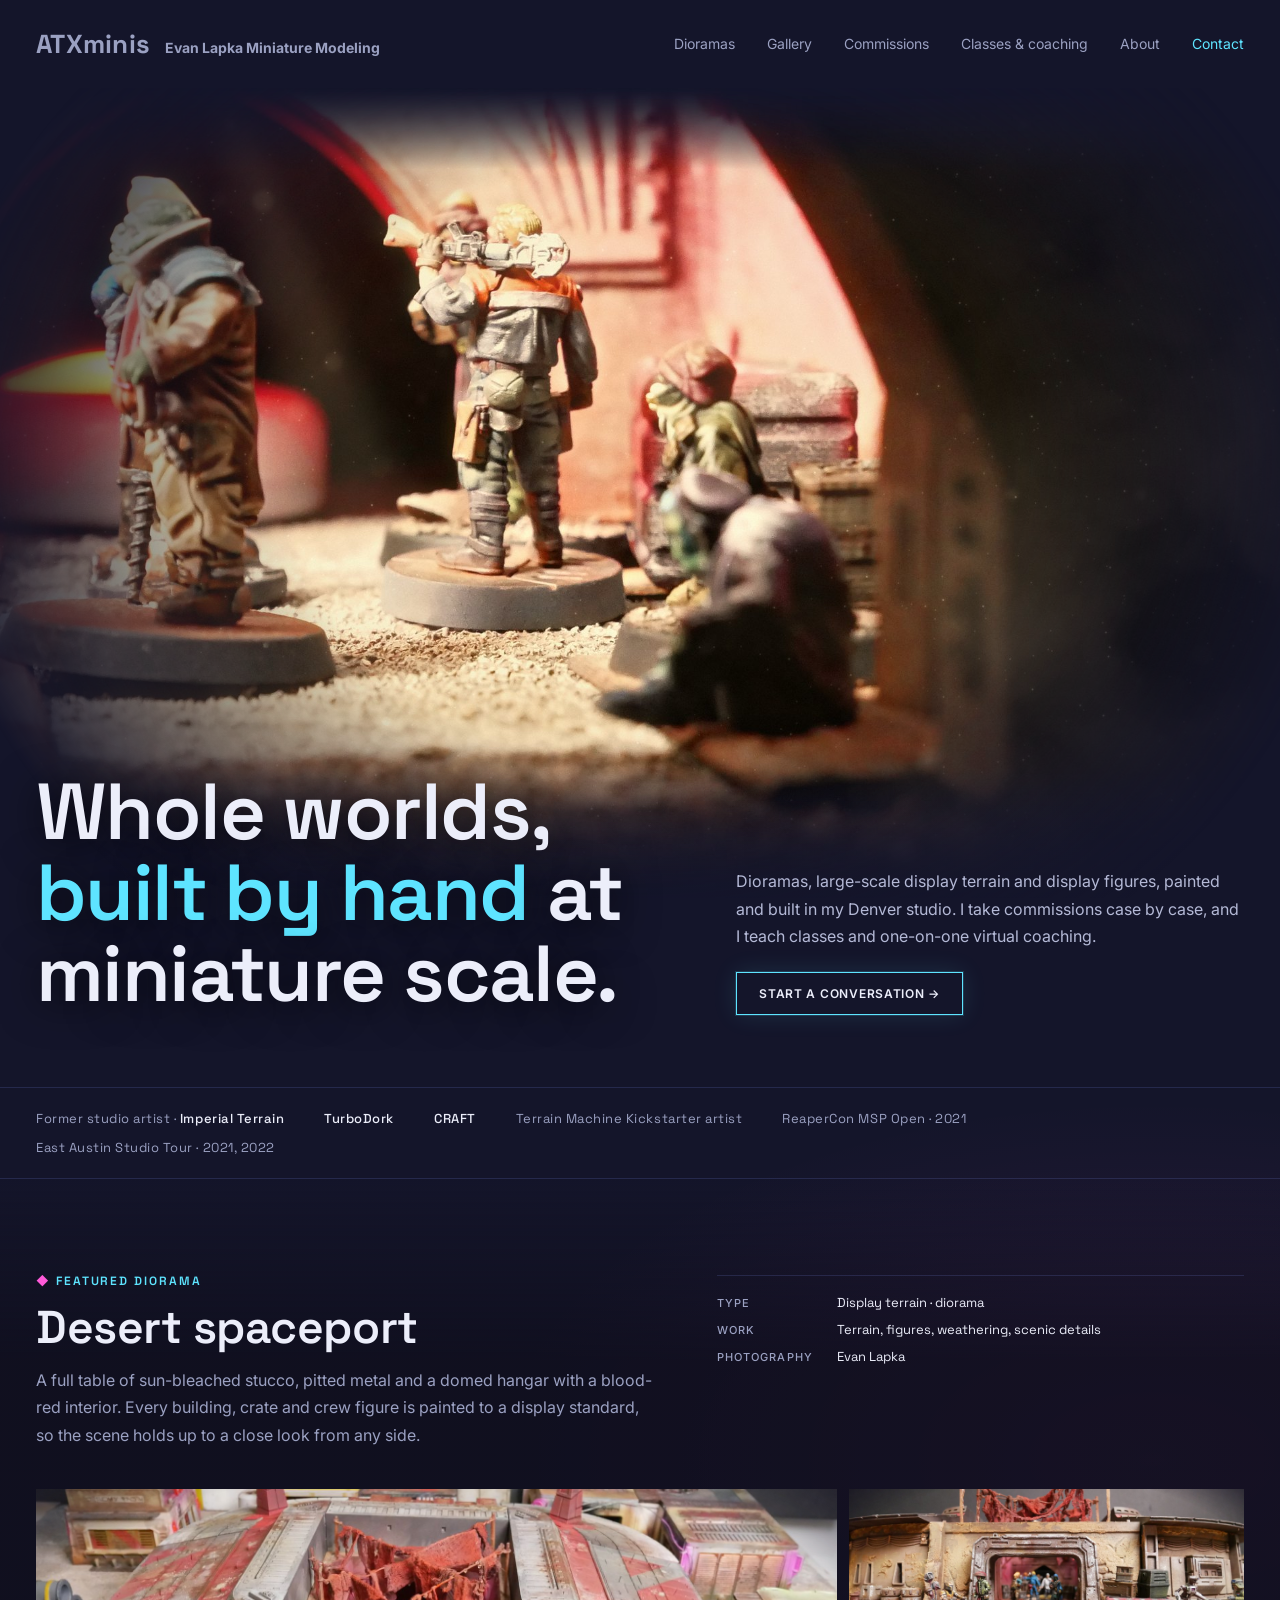
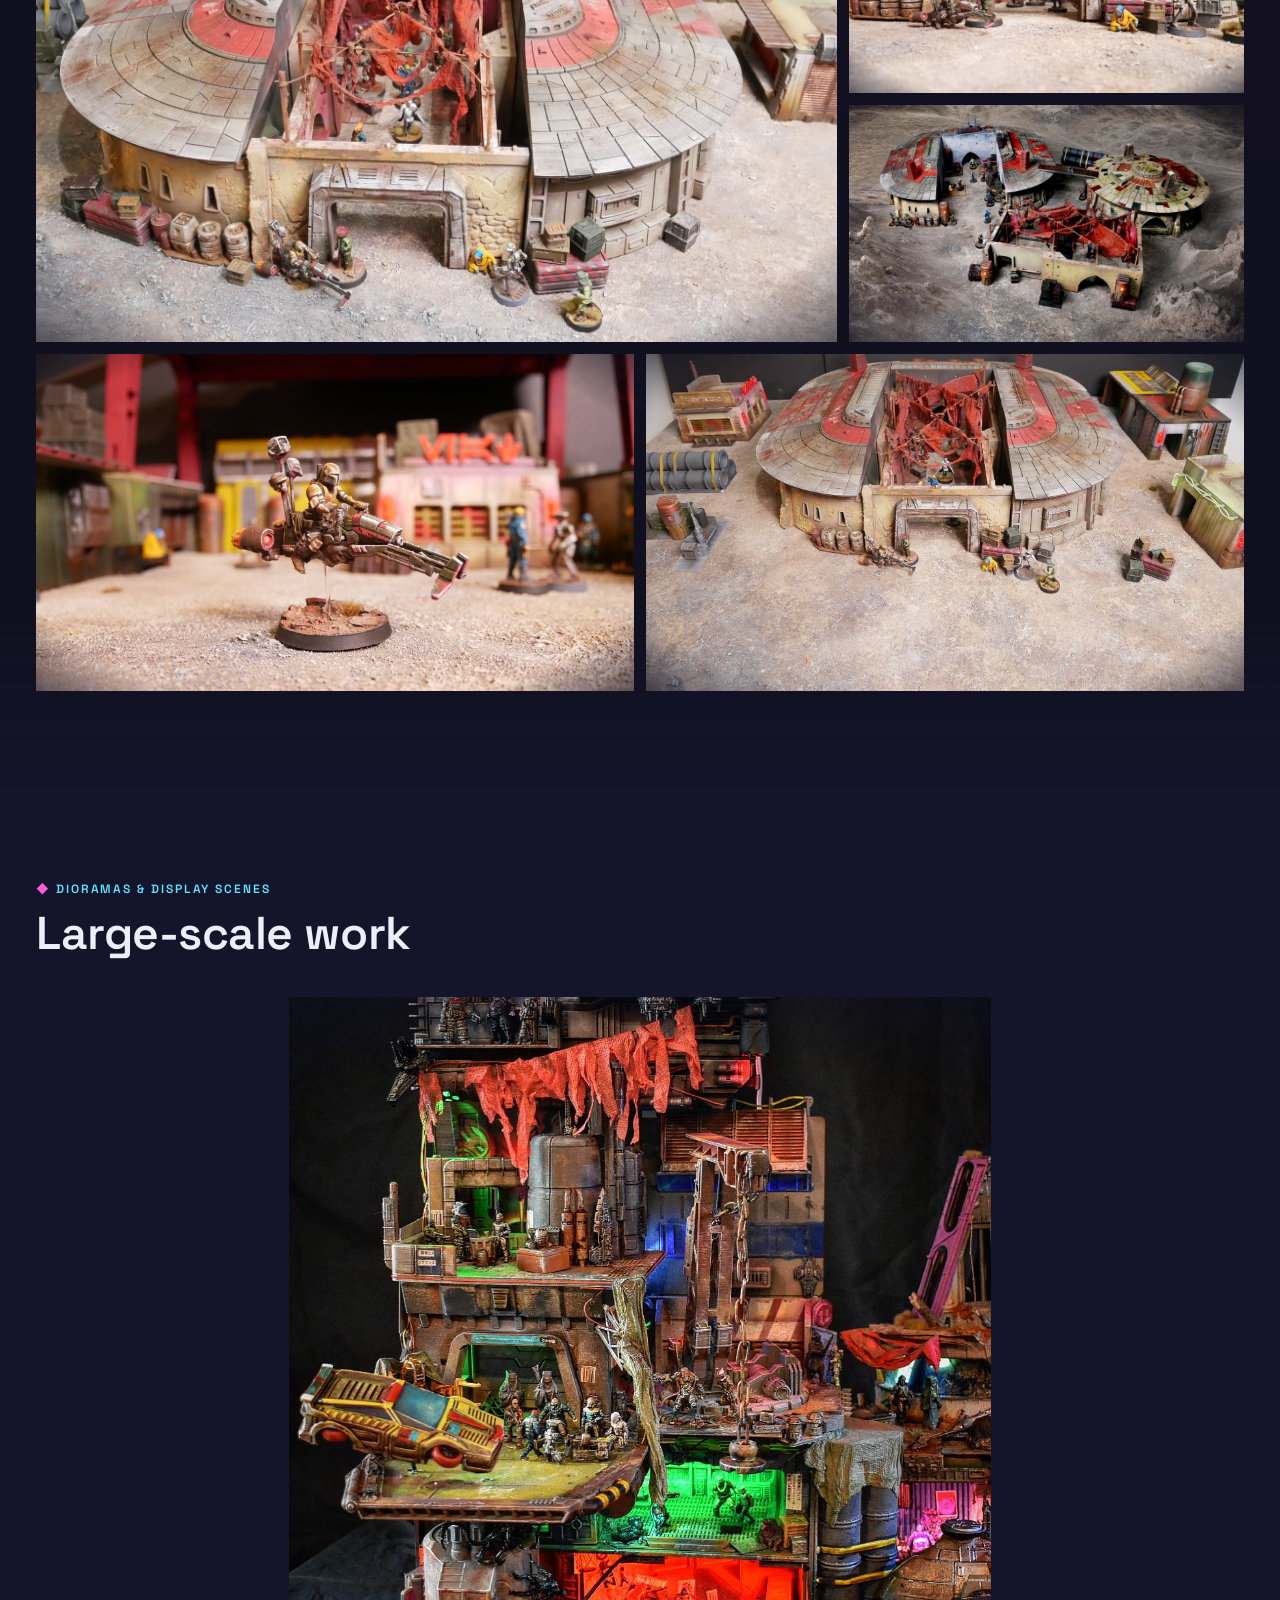
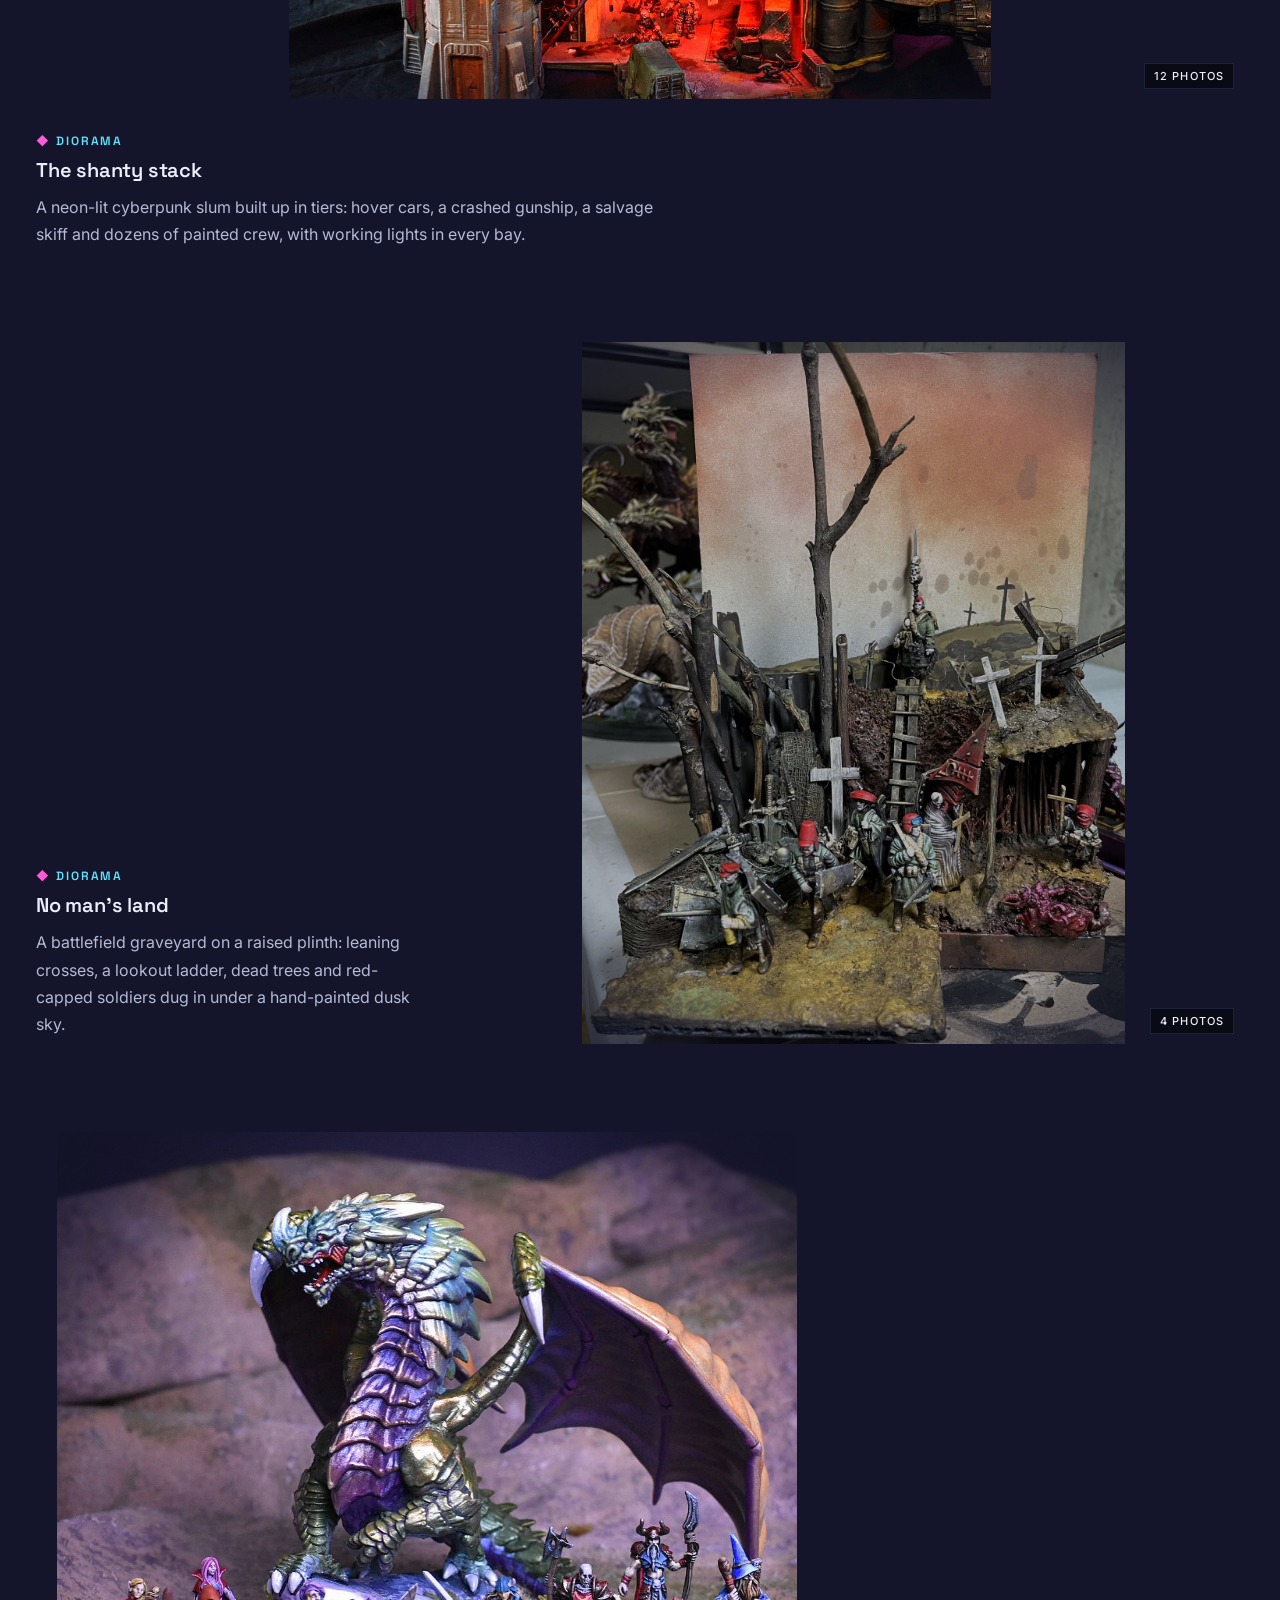
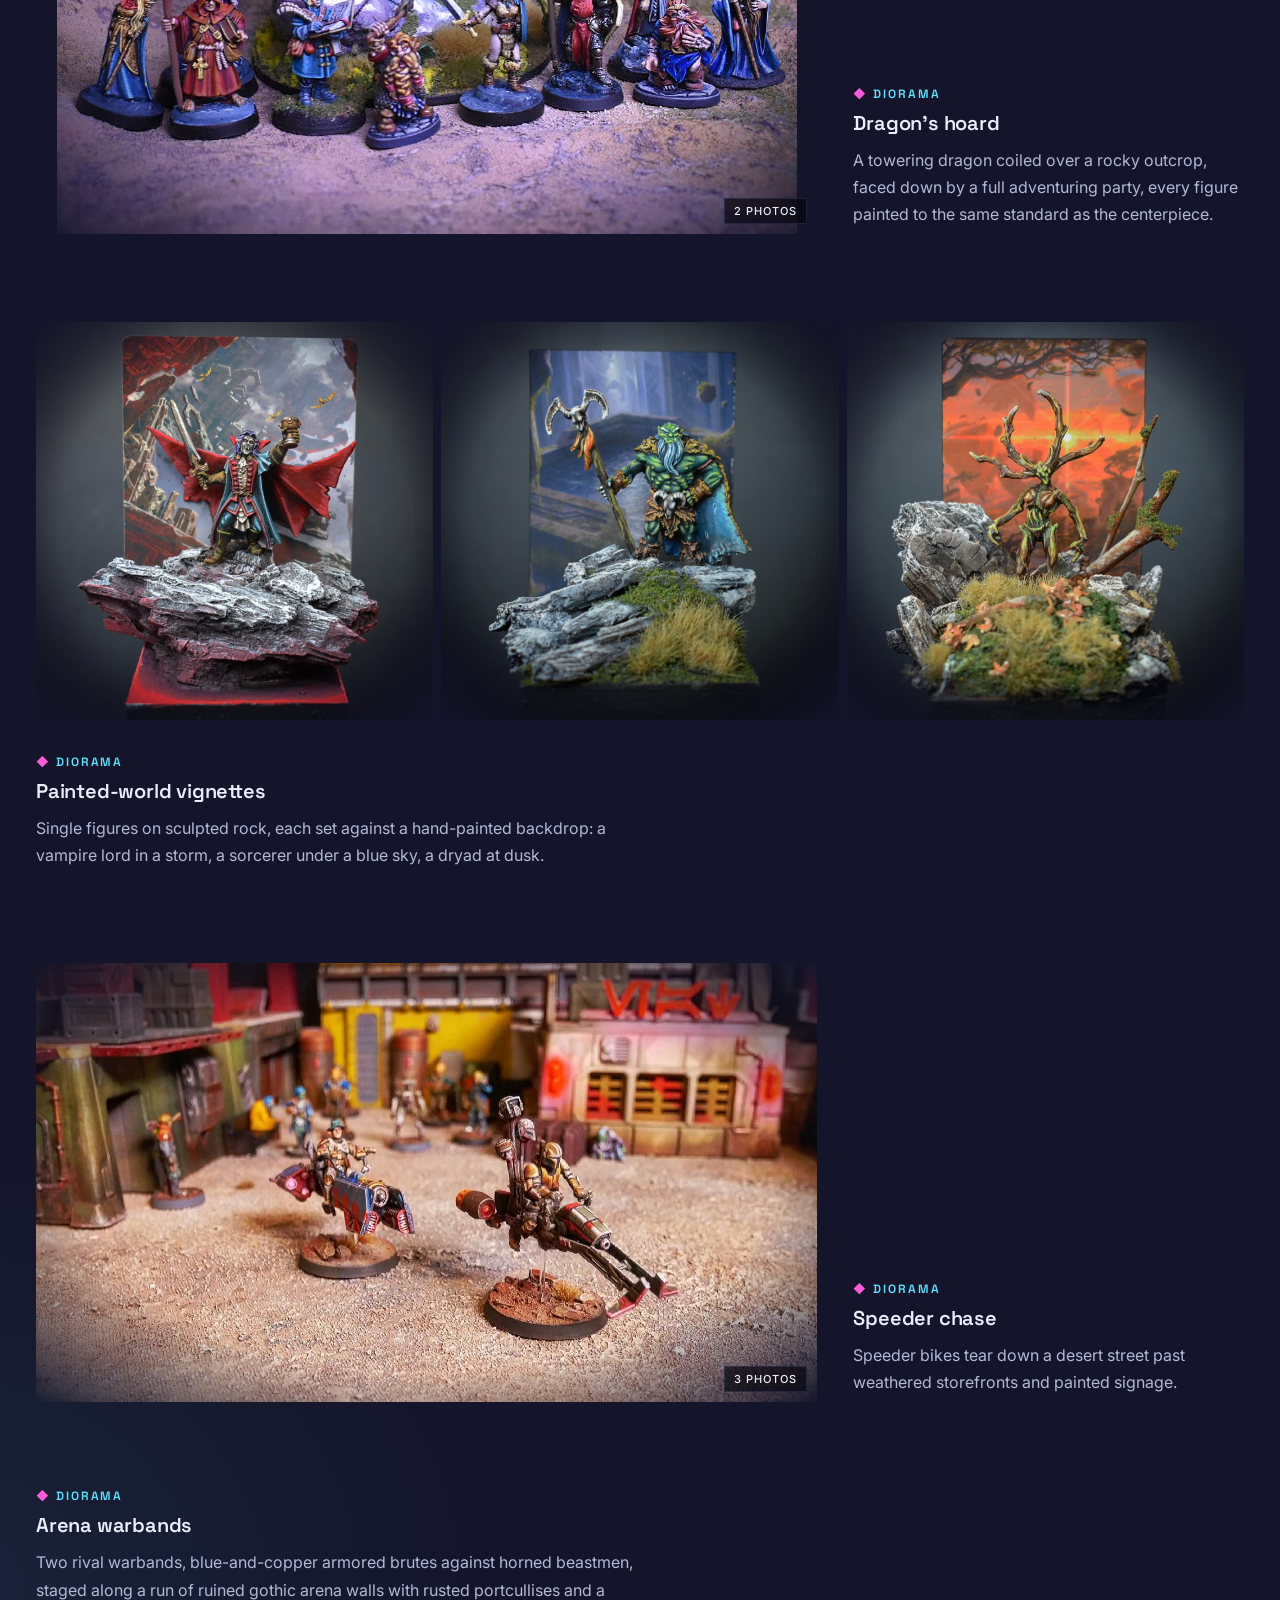
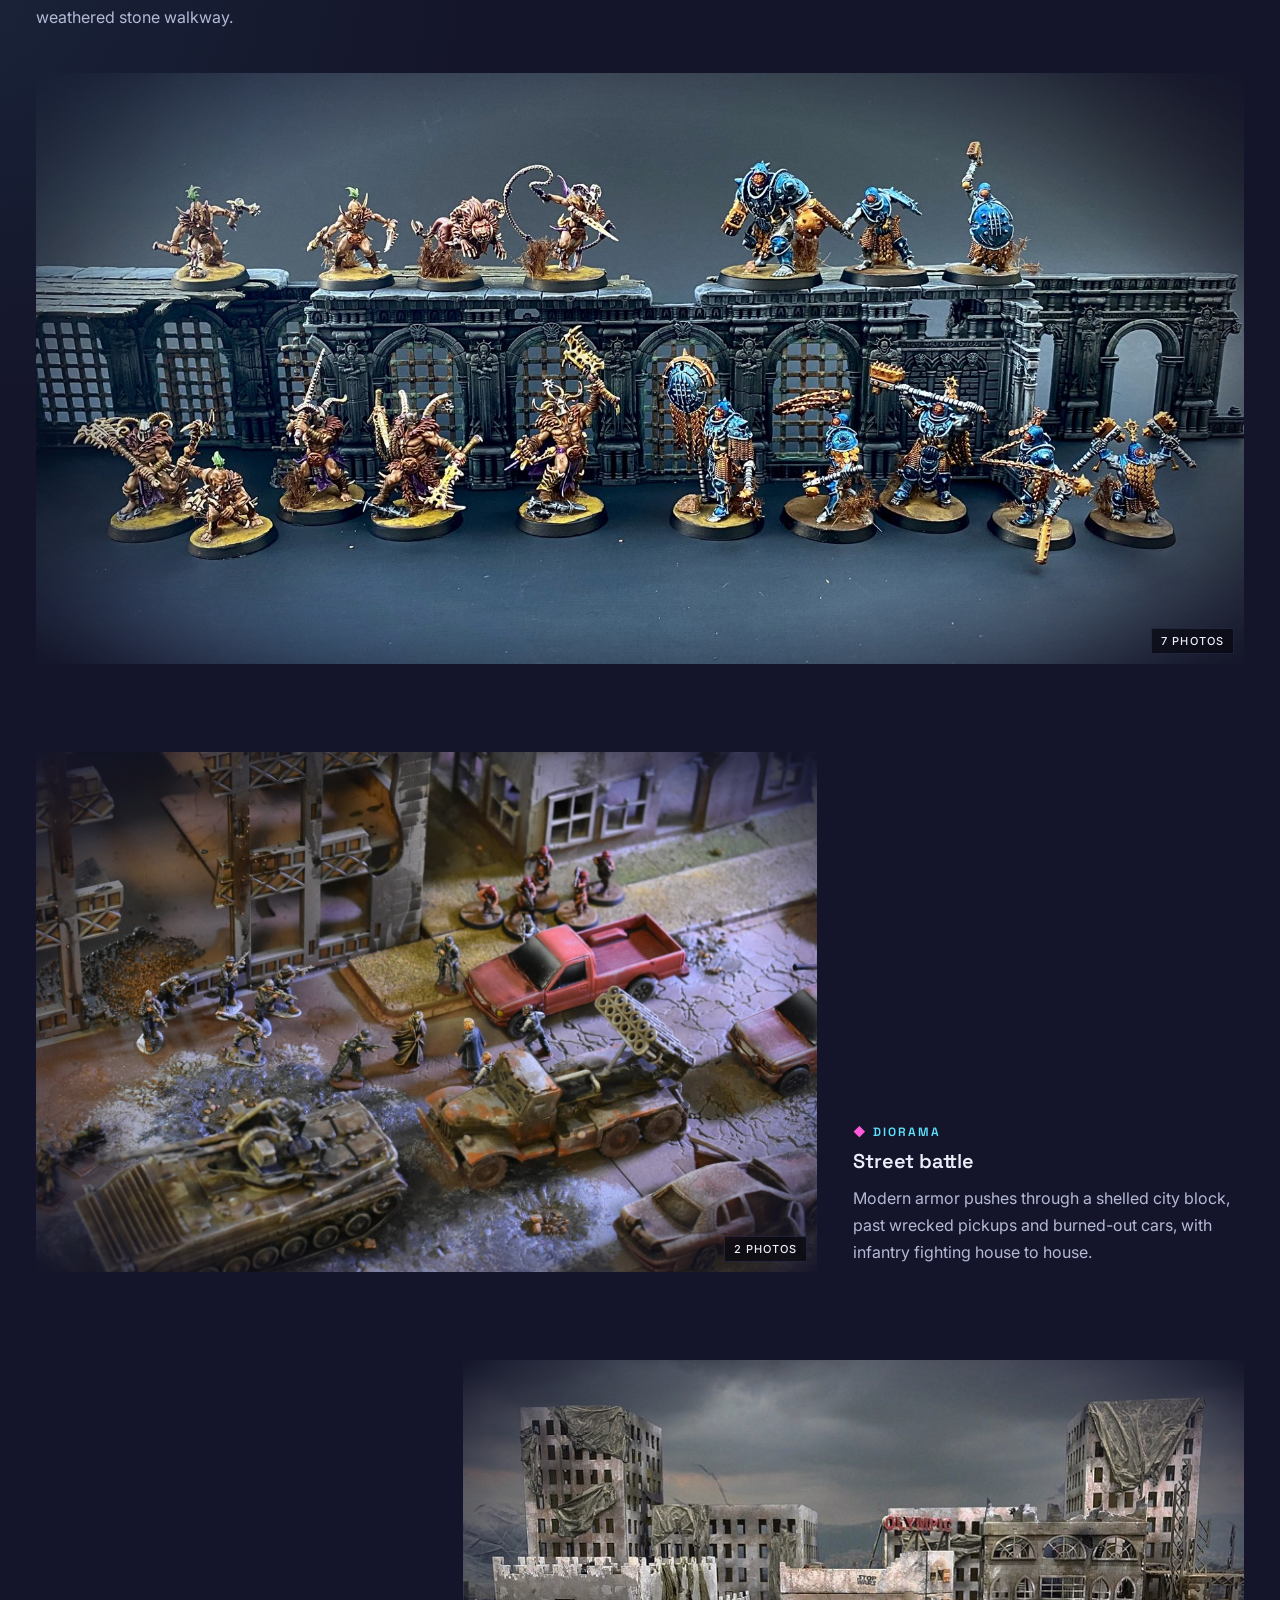
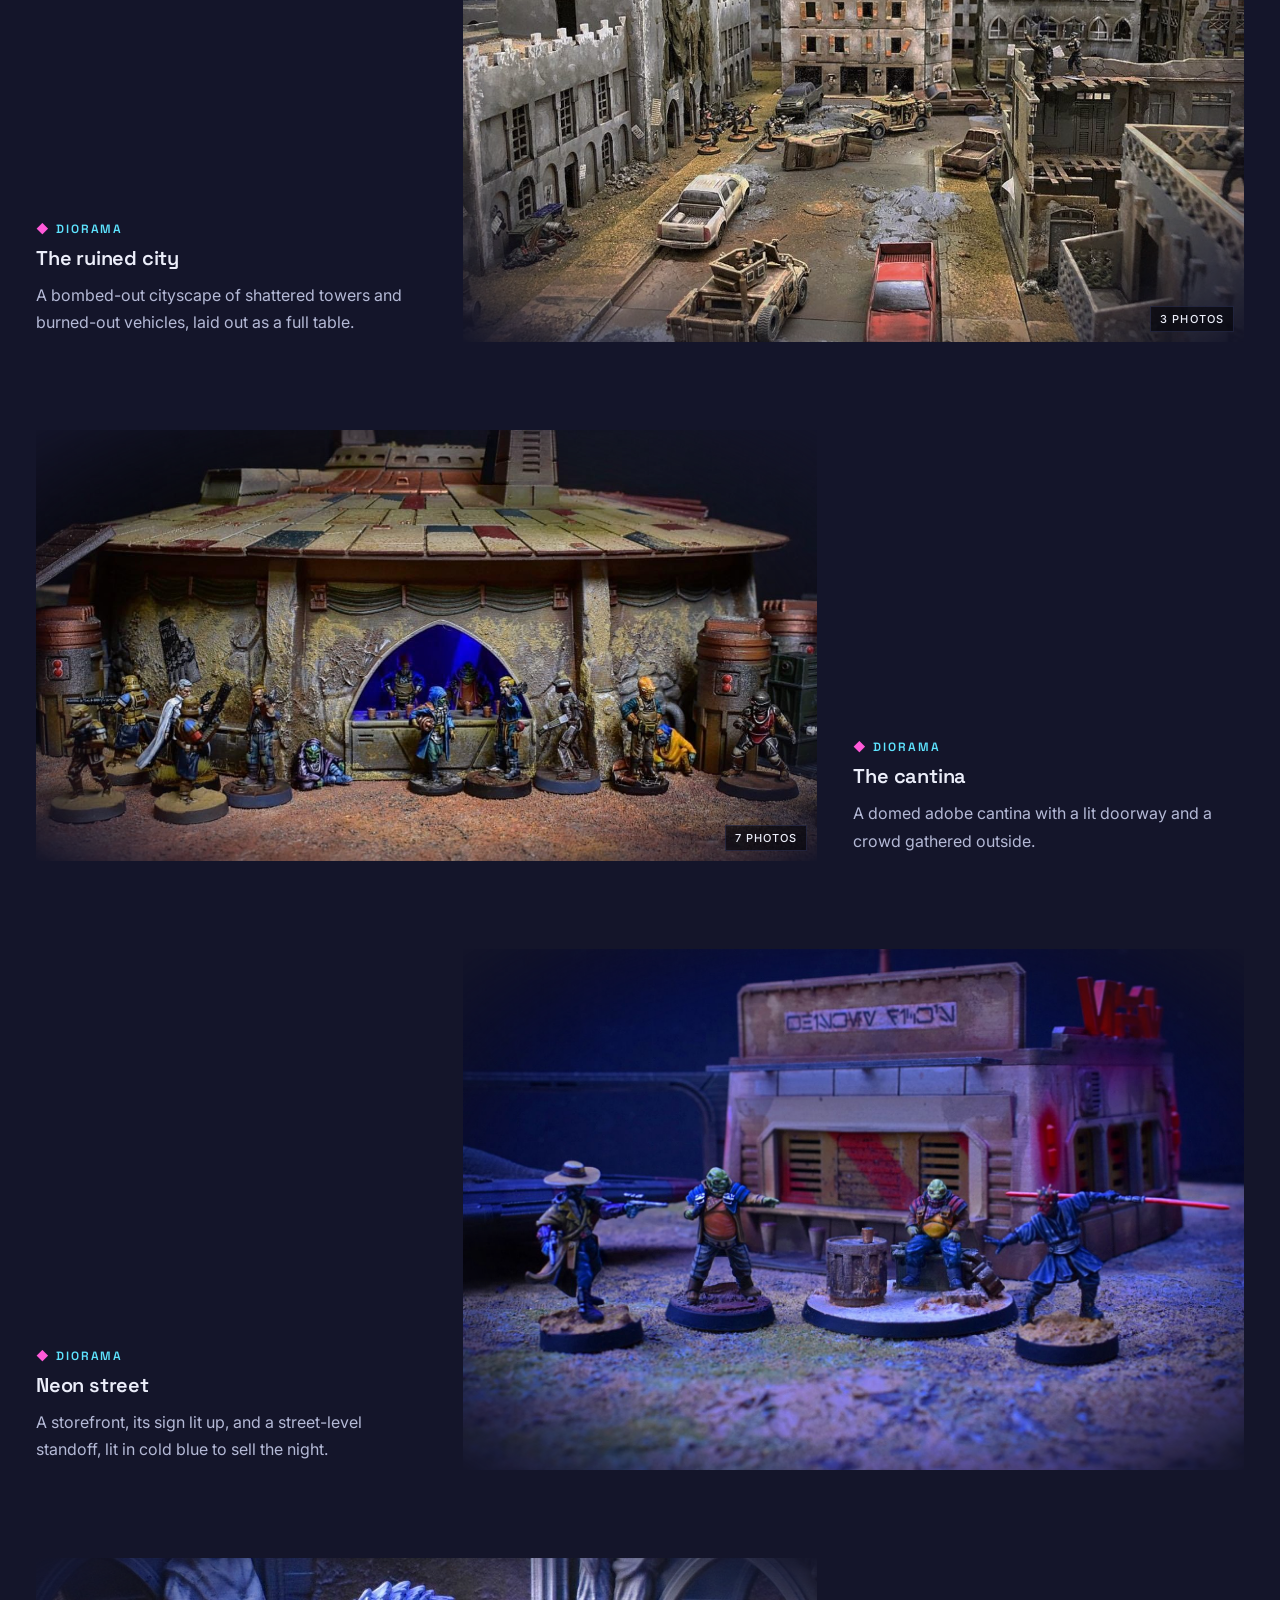
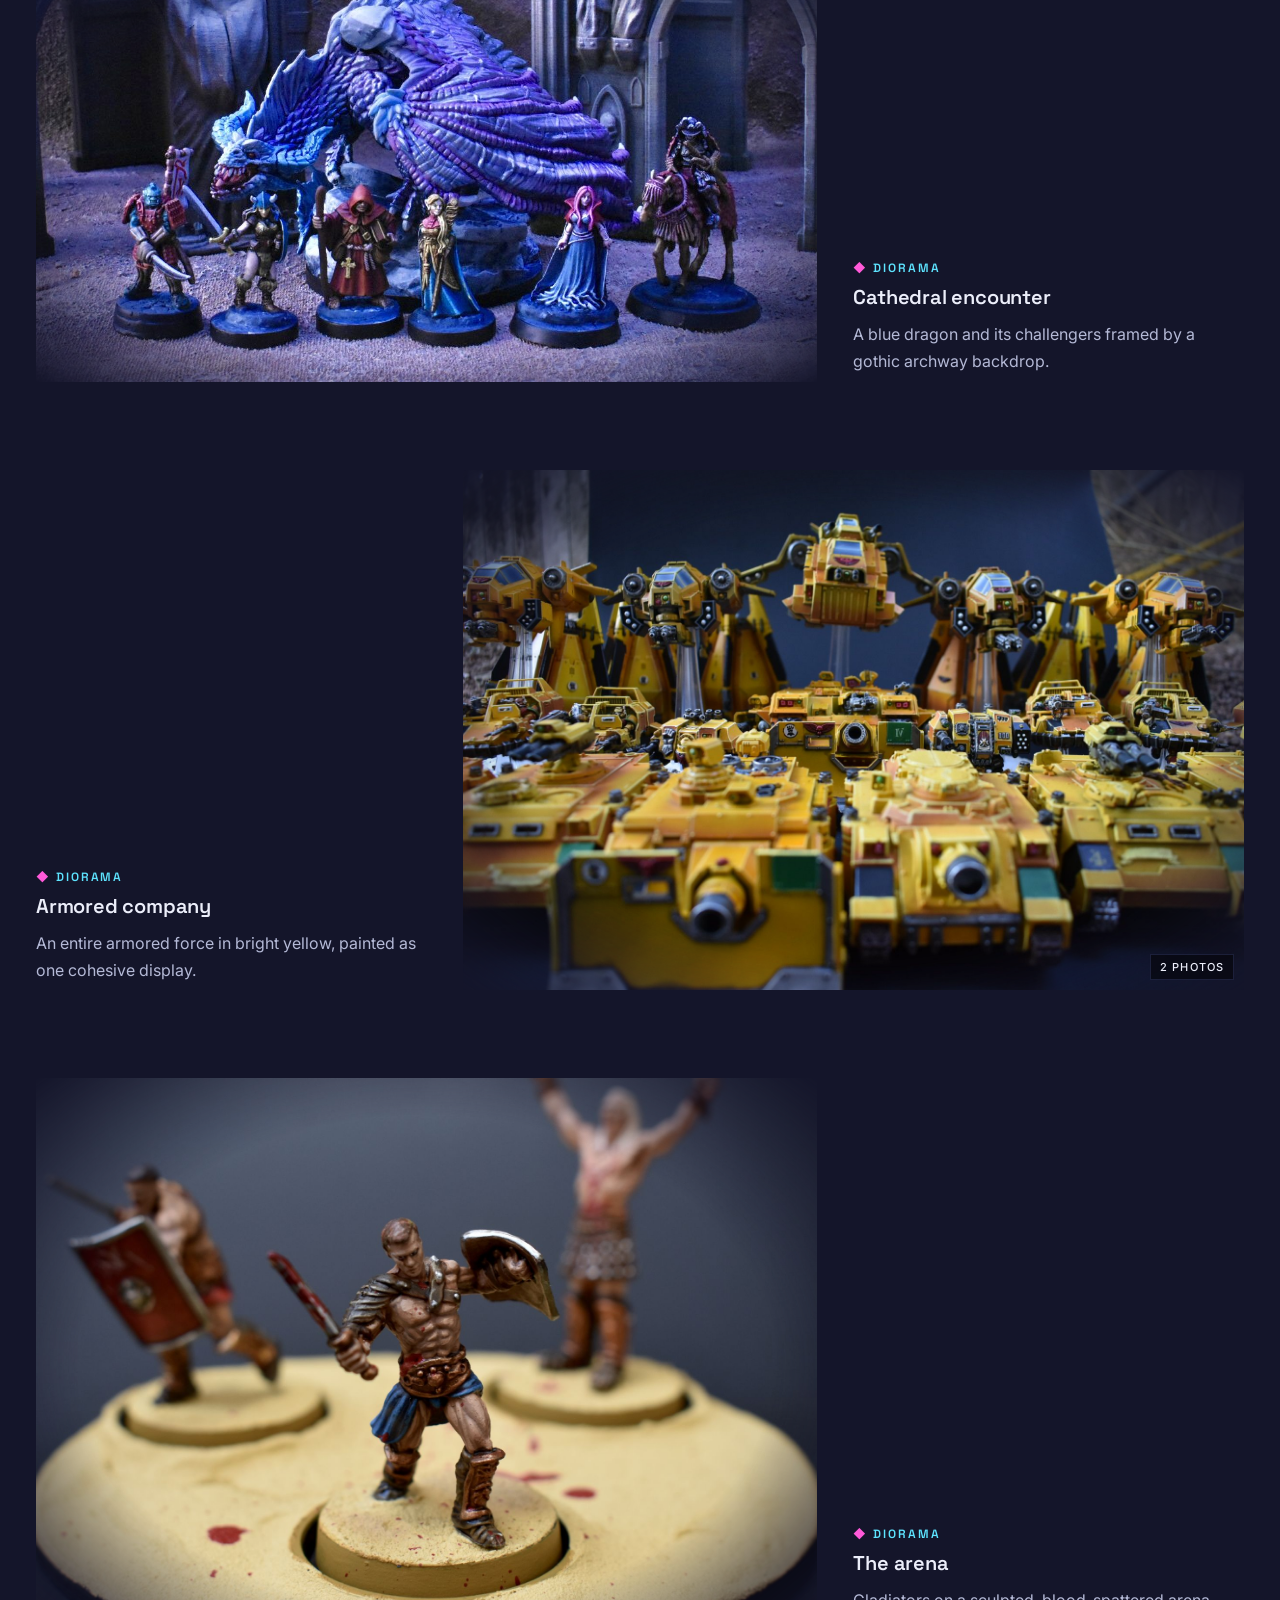
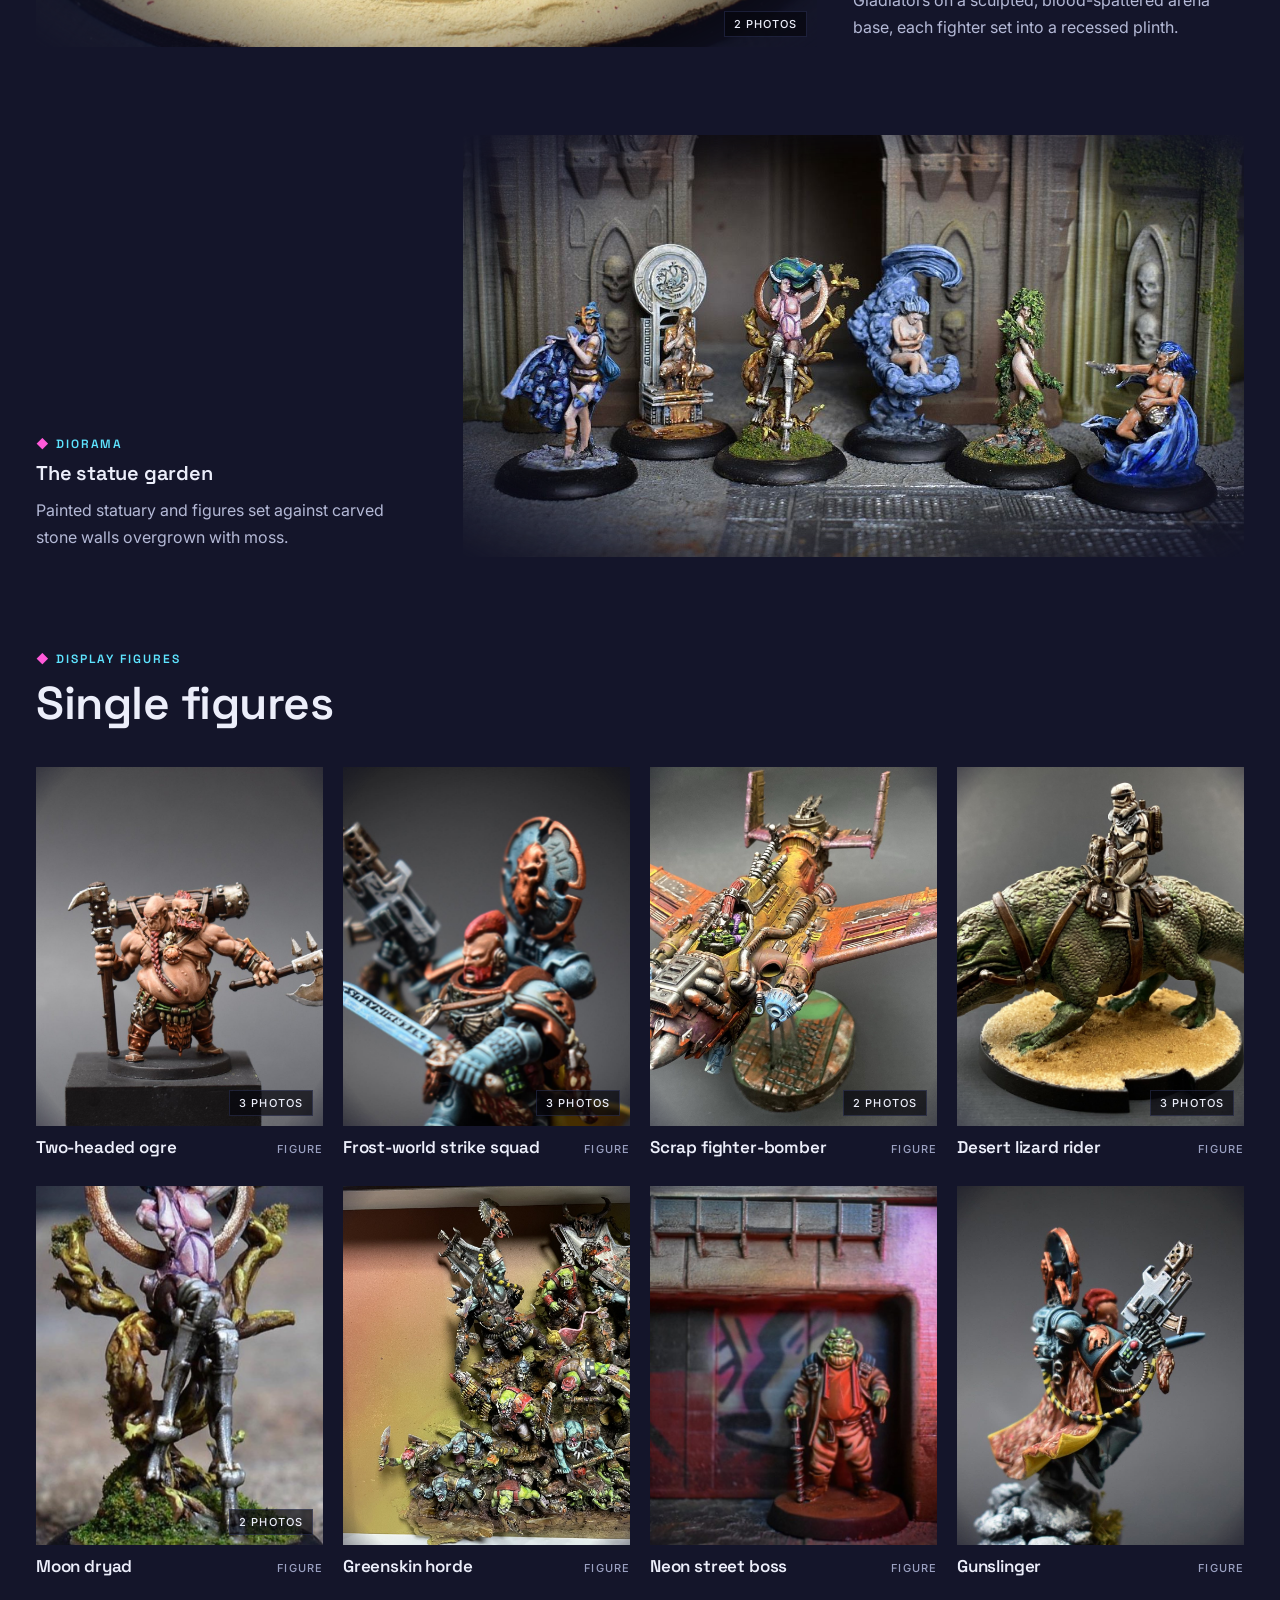
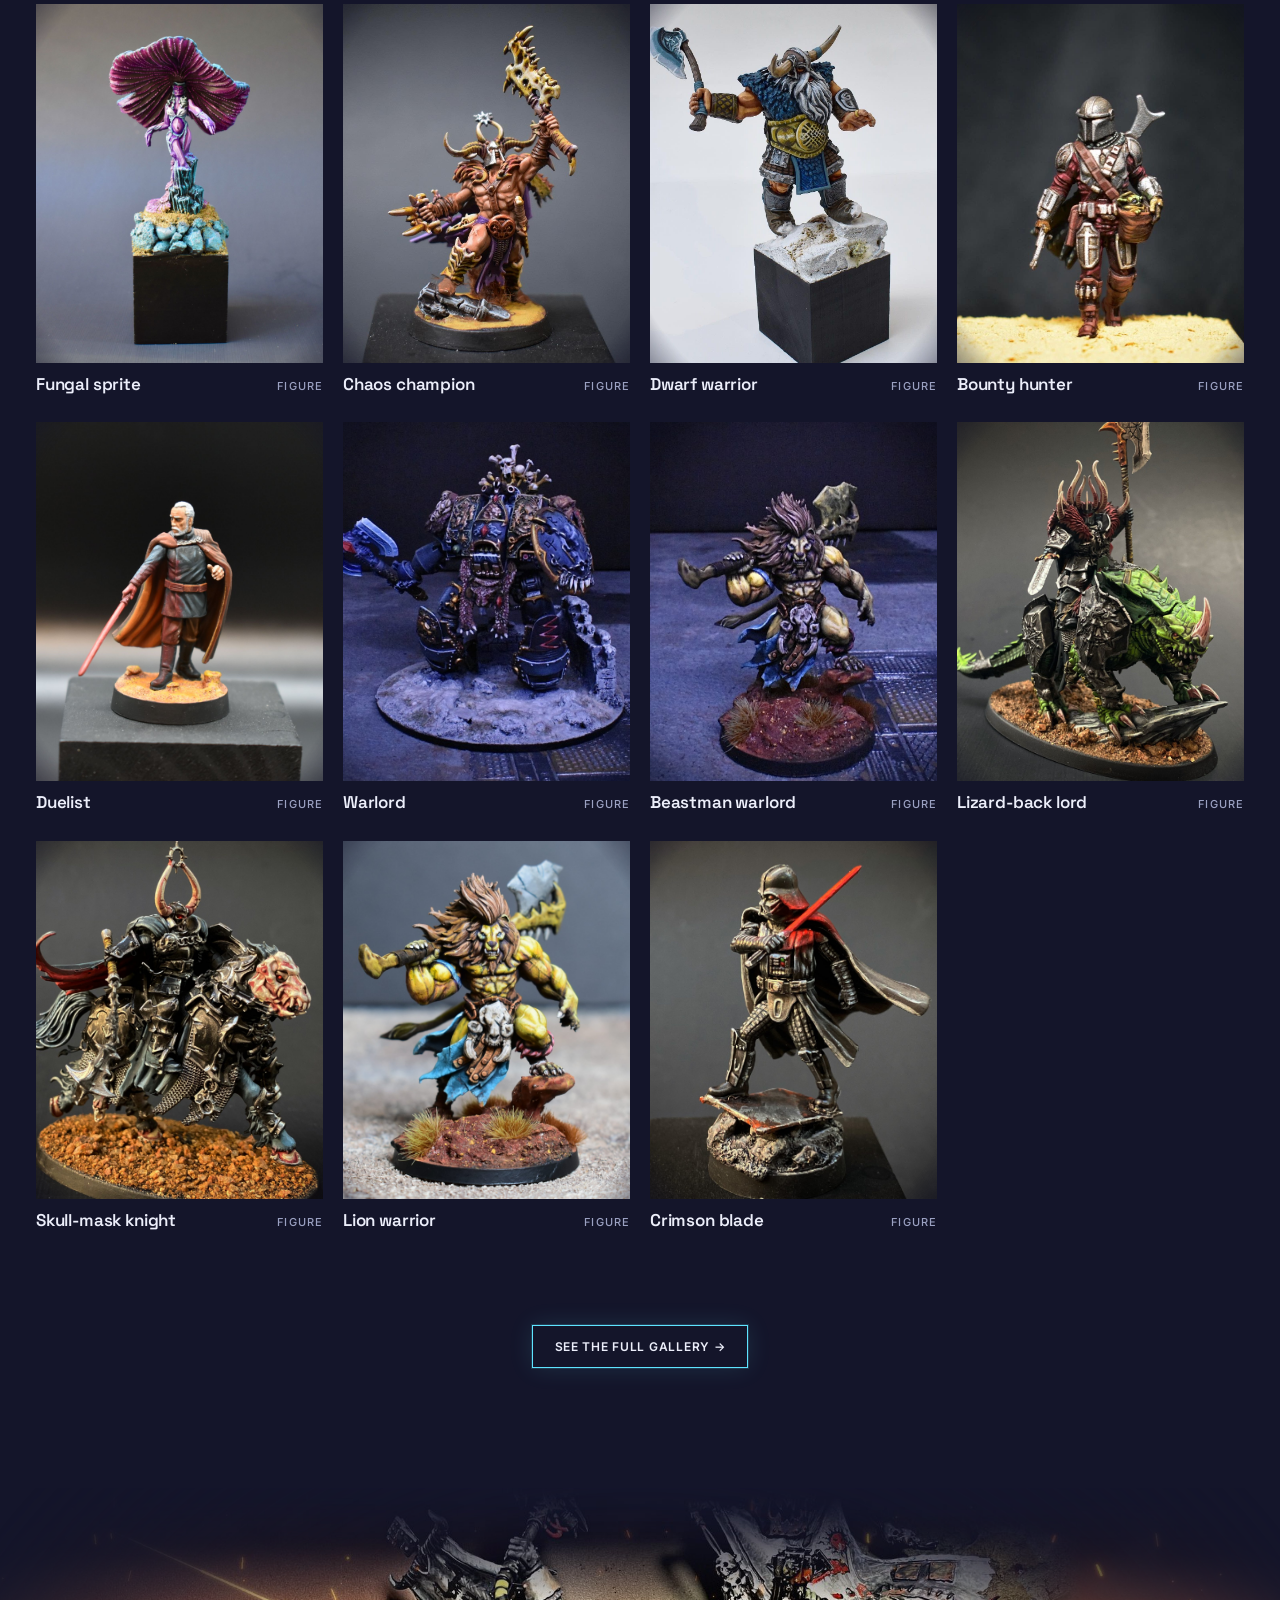
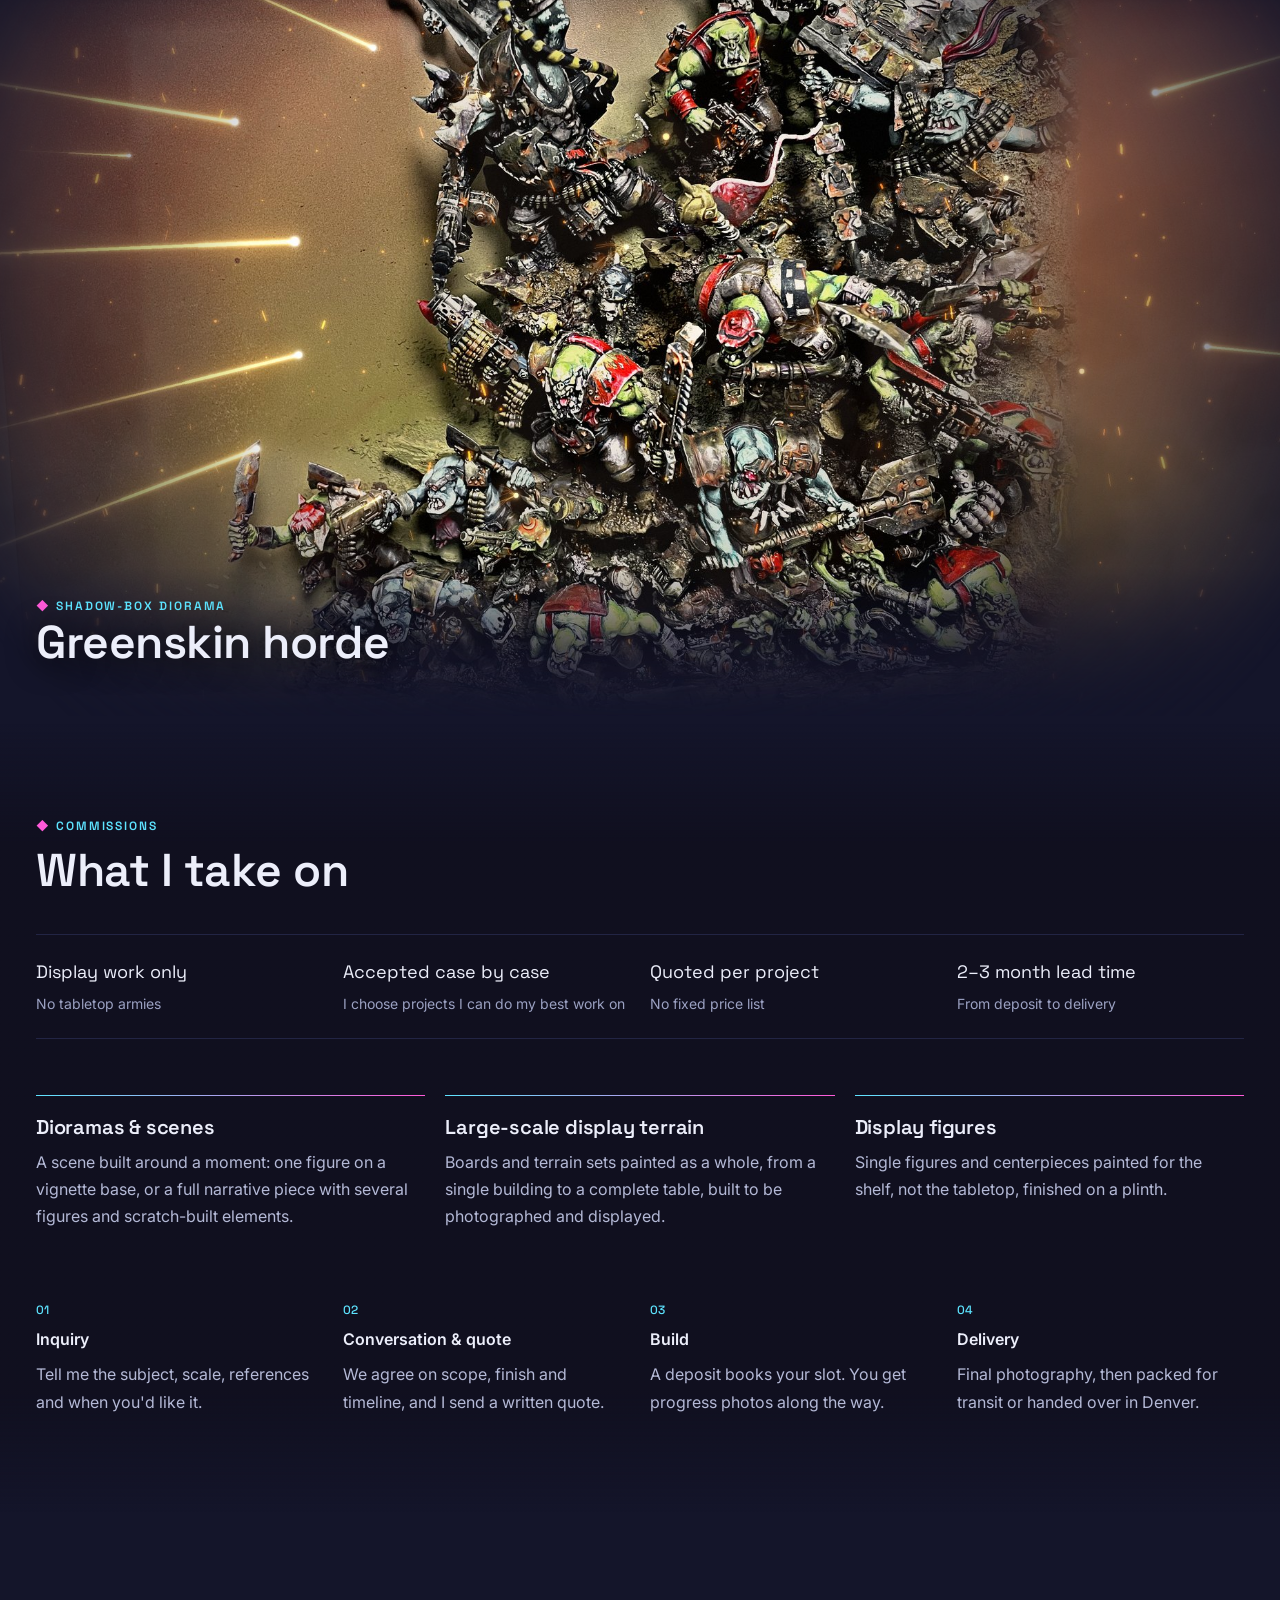
==== commit d1fd794f: "Hero: dusty desert cantina in 4K; ork horde moves to a banner lower on the page Co-Authored-By: Clau" ====
--- a/index.html
+++ b/index.html
@@ -7,7 +7,7 @@
 <meta name="description" content="ATXminis: Evan Lapka Miniature Modeling. Display dioramas, large-scale terrain and display figures by commission, plus classes and virtual coaching. Denver, Colorado.">
 <meta property="og:title" content="ATXminis | Evan Lapka Miniature Modeling">
 <meta property="og:description" content="ATXminis: Evan Lapka Miniature Modeling. Display dioramas, large-scale terrain and display figures by commission, plus classes and virtual coaching. Denver, Colorado.">
-<meta property="og:image" content="https://atxminis.com/img/hero-ork.jpg">
+<meta property="og:image" content="https://atxminis.com/img/hero-cantina.jpg">
 <link rel="canonical" href="https://atxminis.com/">
 <meta property="og:type" content="website">
 <meta name="claude:viewport-fit-sides" content="cover">
@@ -32,7 +32,7 @@
 </div>
 
 <header class="hero" id="top">
-  <img src="img/hero-ork.jpg" srcset="img/hero-ork.jpg 2400w, img/hero-ork-3840.jpg 3840w" sizes="100vw" alt="A horde of painted orks charging through smoke and bolter fire" width="2400" height="1200">
+  <img src="img/hero-cantina.jpg" srcset="img/hero-cantina.jpg 2400w, img/hero-cantina-3840.jpg 3840w" sizes="100vw" alt="Cantina diorama: painted smugglers in a dusty desert archway lit red from within" width="2400" height="1200">
   <div class="wrap hero-cap">
     <h1>Whole worlds, <em>built by hand</em> at miniature scale.</h1>
     <div>
@@ -142,6 +142,11 @@
   </div>
   <div class="more"><a class="btn" href="gallery.html">See the full gallery →</a></div>
 </div></section>
+
+<section class="battle" aria-label="Greenskin horde shadow box">
+  <button class="battle-img" data-src="img/greenskin-horde.jpg" data-cap="Greenskin horde · shadow-box diorama"><img src="img/hero-ork.jpg" srcset="img/hero-ork.jpg 2400w, img/hero-ork-3840.jpg 3840w" sizes="100vw" alt="A horde of painted orks charging through smoke and bolter fire" loading="lazy" width="2400" height="1200"></button>
+  <div class="wrap battle-cap"><span class="eyebrow">Shadow-box diorama</span><h2>Greenskin horde</h2></div>
+</section>
 
 <section class="feature" id="commissions"><div class="wrap">
   <div class="sec-head"><div><span class="eyebrow">Commissions</span><h2>What I take on</h2></div></div>
--- a/styles.css
+++ b/styles.css
@@ -270,3 +270,10 @@
 @media (max-width:640px){body > dialog#lb{padding:56px 8px 16px}.lbnav{width:36px;height:52px;font-size:22px}}
 .teach-photo{display:block;width:100%;padding:0;border:0;background:none;cursor:zoom-in;margin:0 0 40px}
 .teach-photo img{display:block;width:100%;height:min(44vw,480px)!important;aspect-ratio:auto;object-fit:cover;object-position:50% 62%;-webkit-mask-image:linear-gradient(#000 75%,transparent);mask-image:linear-gradient(#000 75%,transparent)}
+/* full-bleed battle banner (ork horde) */
+.battle{position:relative;padding:0;margin:24px 0 8px}
+.battle-img{display:block;width:100%;padding:0;border:0;background:none;cursor:zoom-in}
+.battle-img img{display:block;width:100%;aspect-ratio:2/1;object-fit:cover;max-height:92vh;-webkit-mask-image:radial-gradient(ellipse 60% 78% at 50% 48%,#000 52%,transparent 100%);mask-image:radial-gradient(ellipse 60% 78% at 50% 48%,#000 52%,transparent 100%)}
+.battle-cap{position:absolute;left:0;right:0;bottom:6%;pointer-events:none}
+.battle-cap h2{text-shadow:0 4px 30px rgba(0,0,0,.85)}
+@media (max-width:640px){.battle-img img{aspect-ratio:4/3}.battle-cap{position:static;margin-top:8px}}
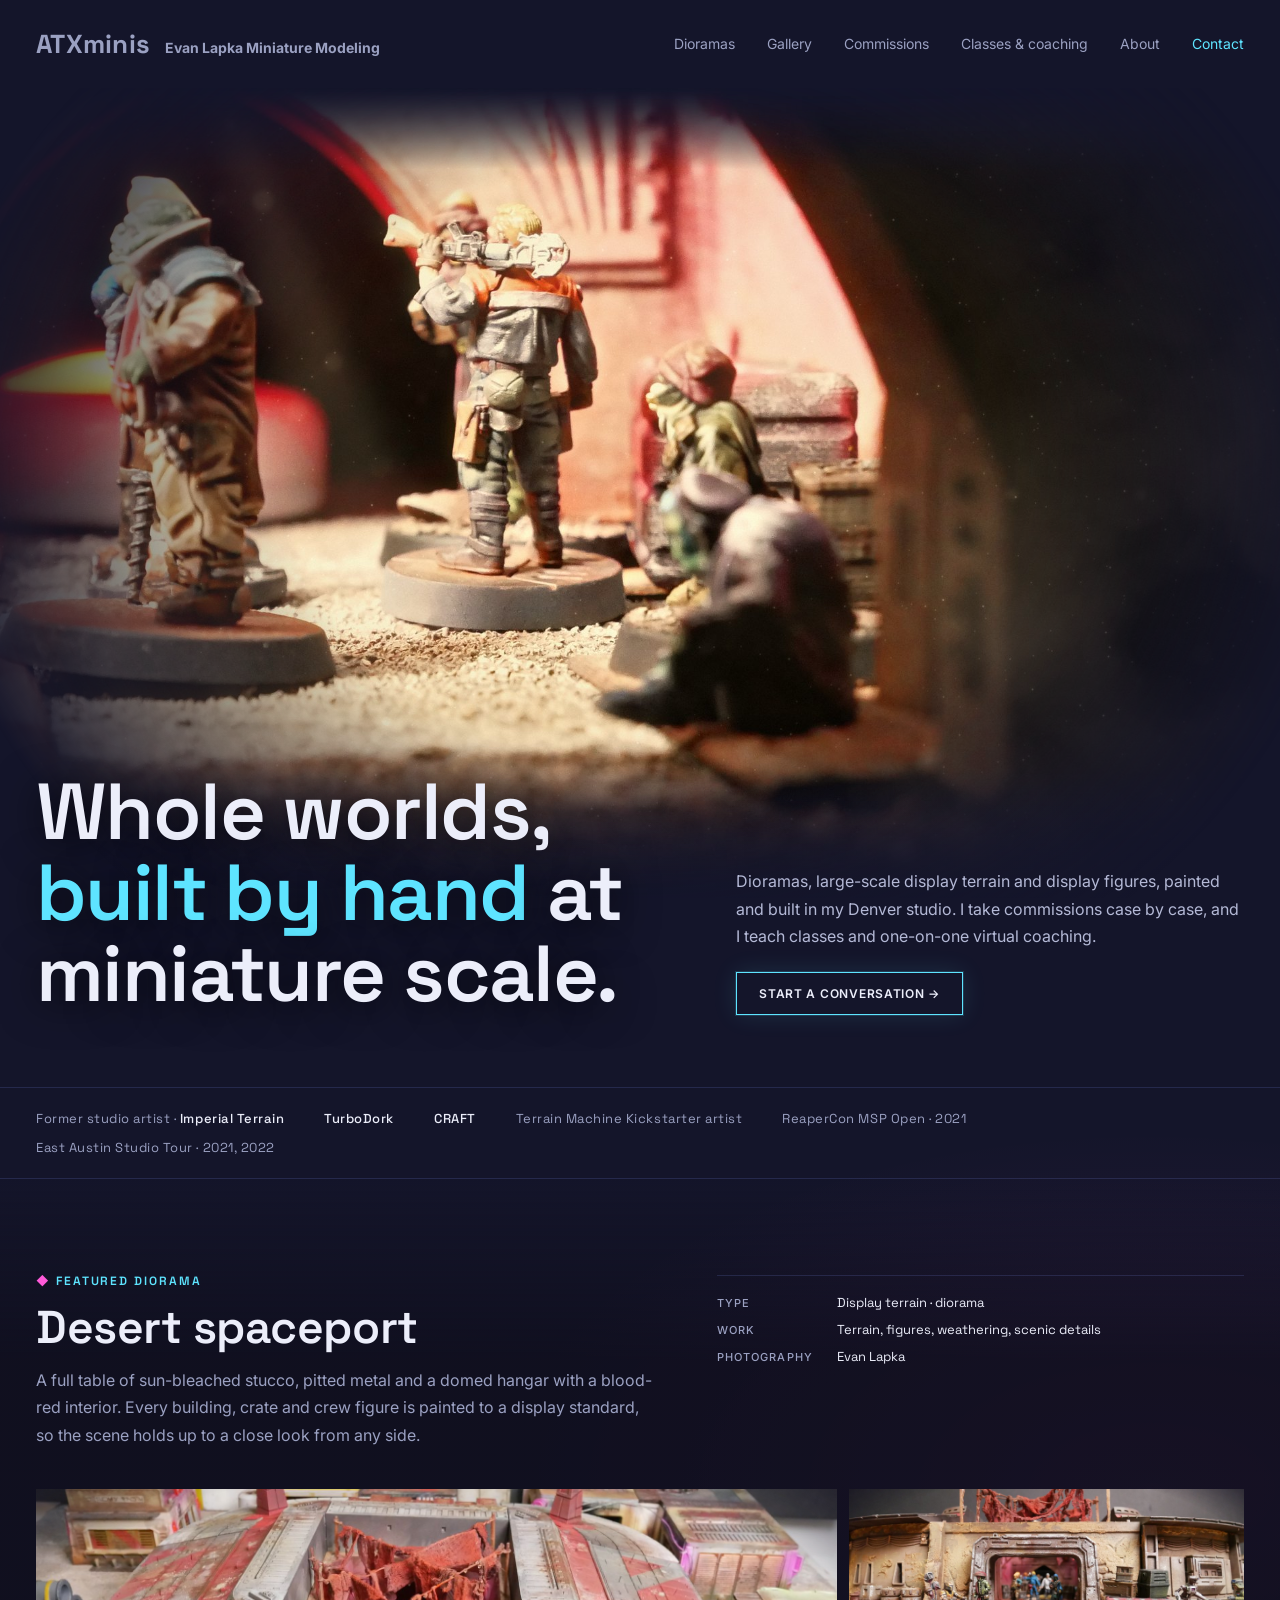
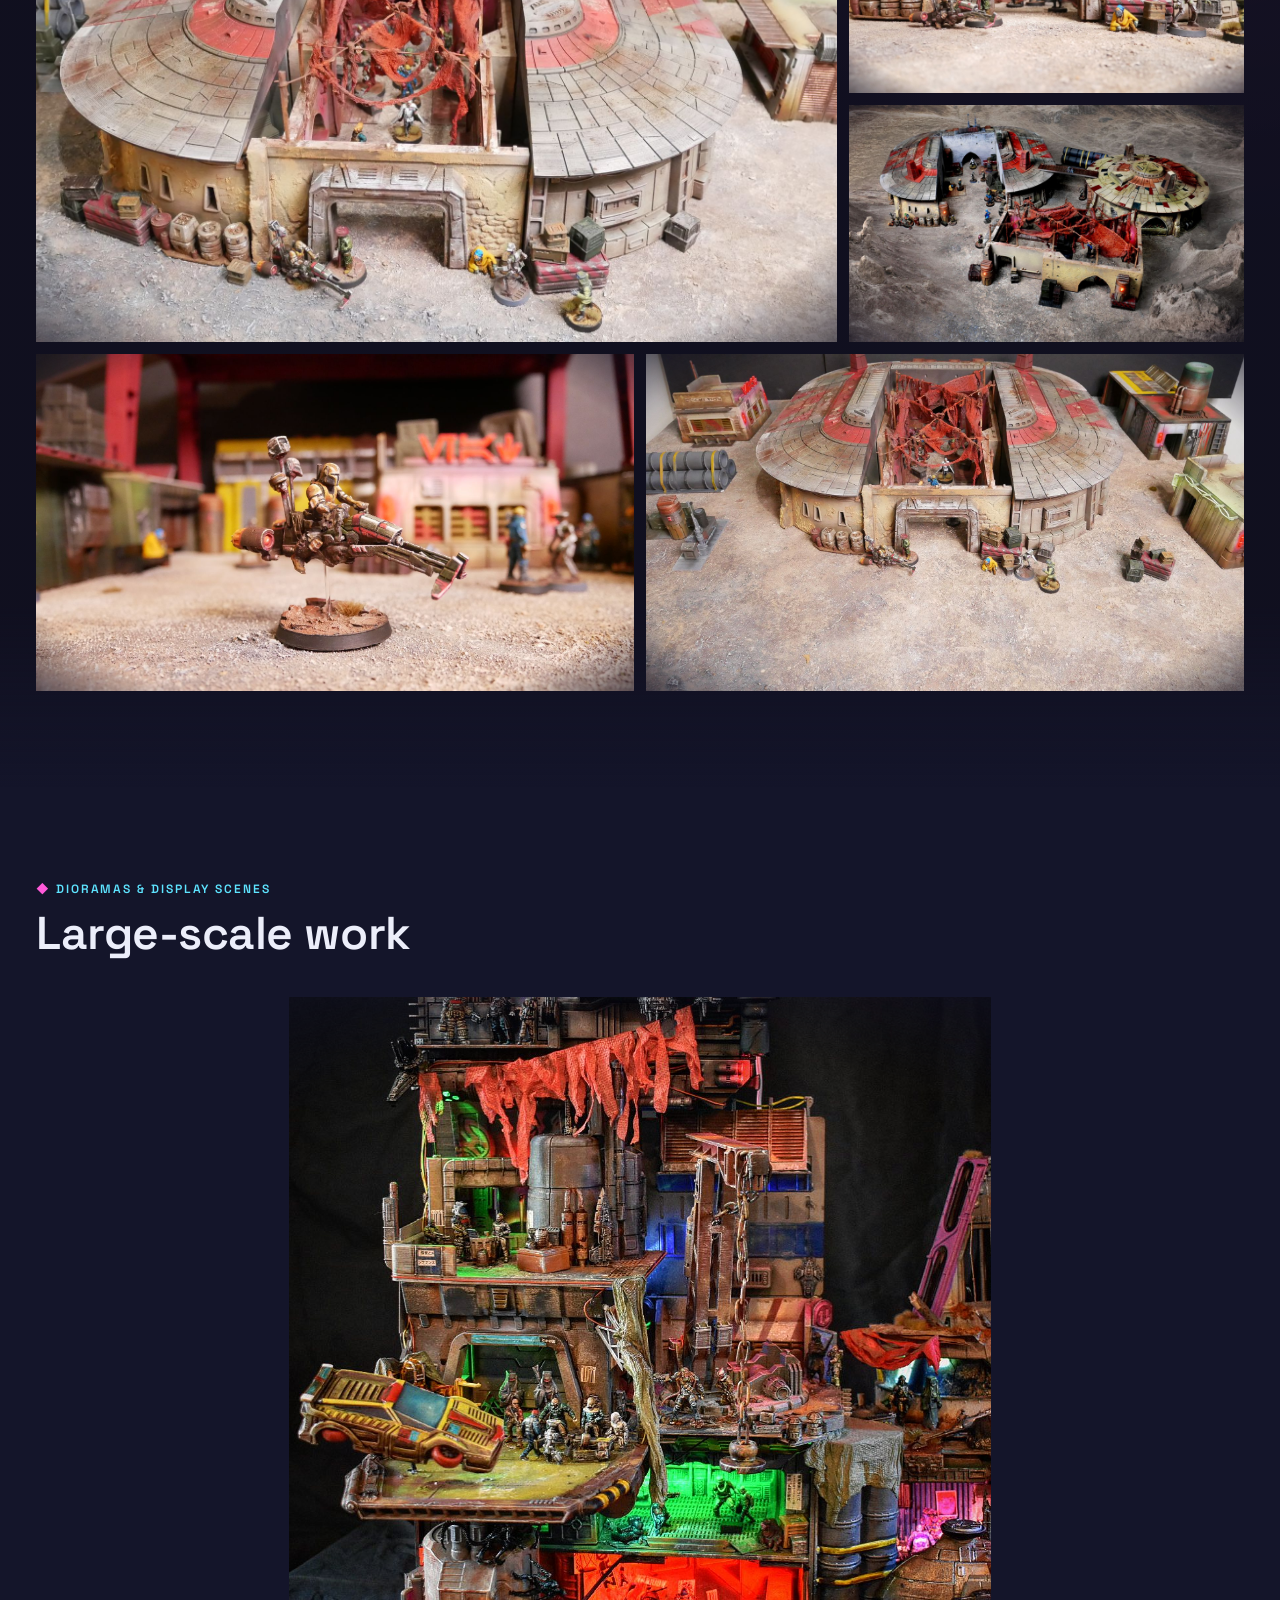
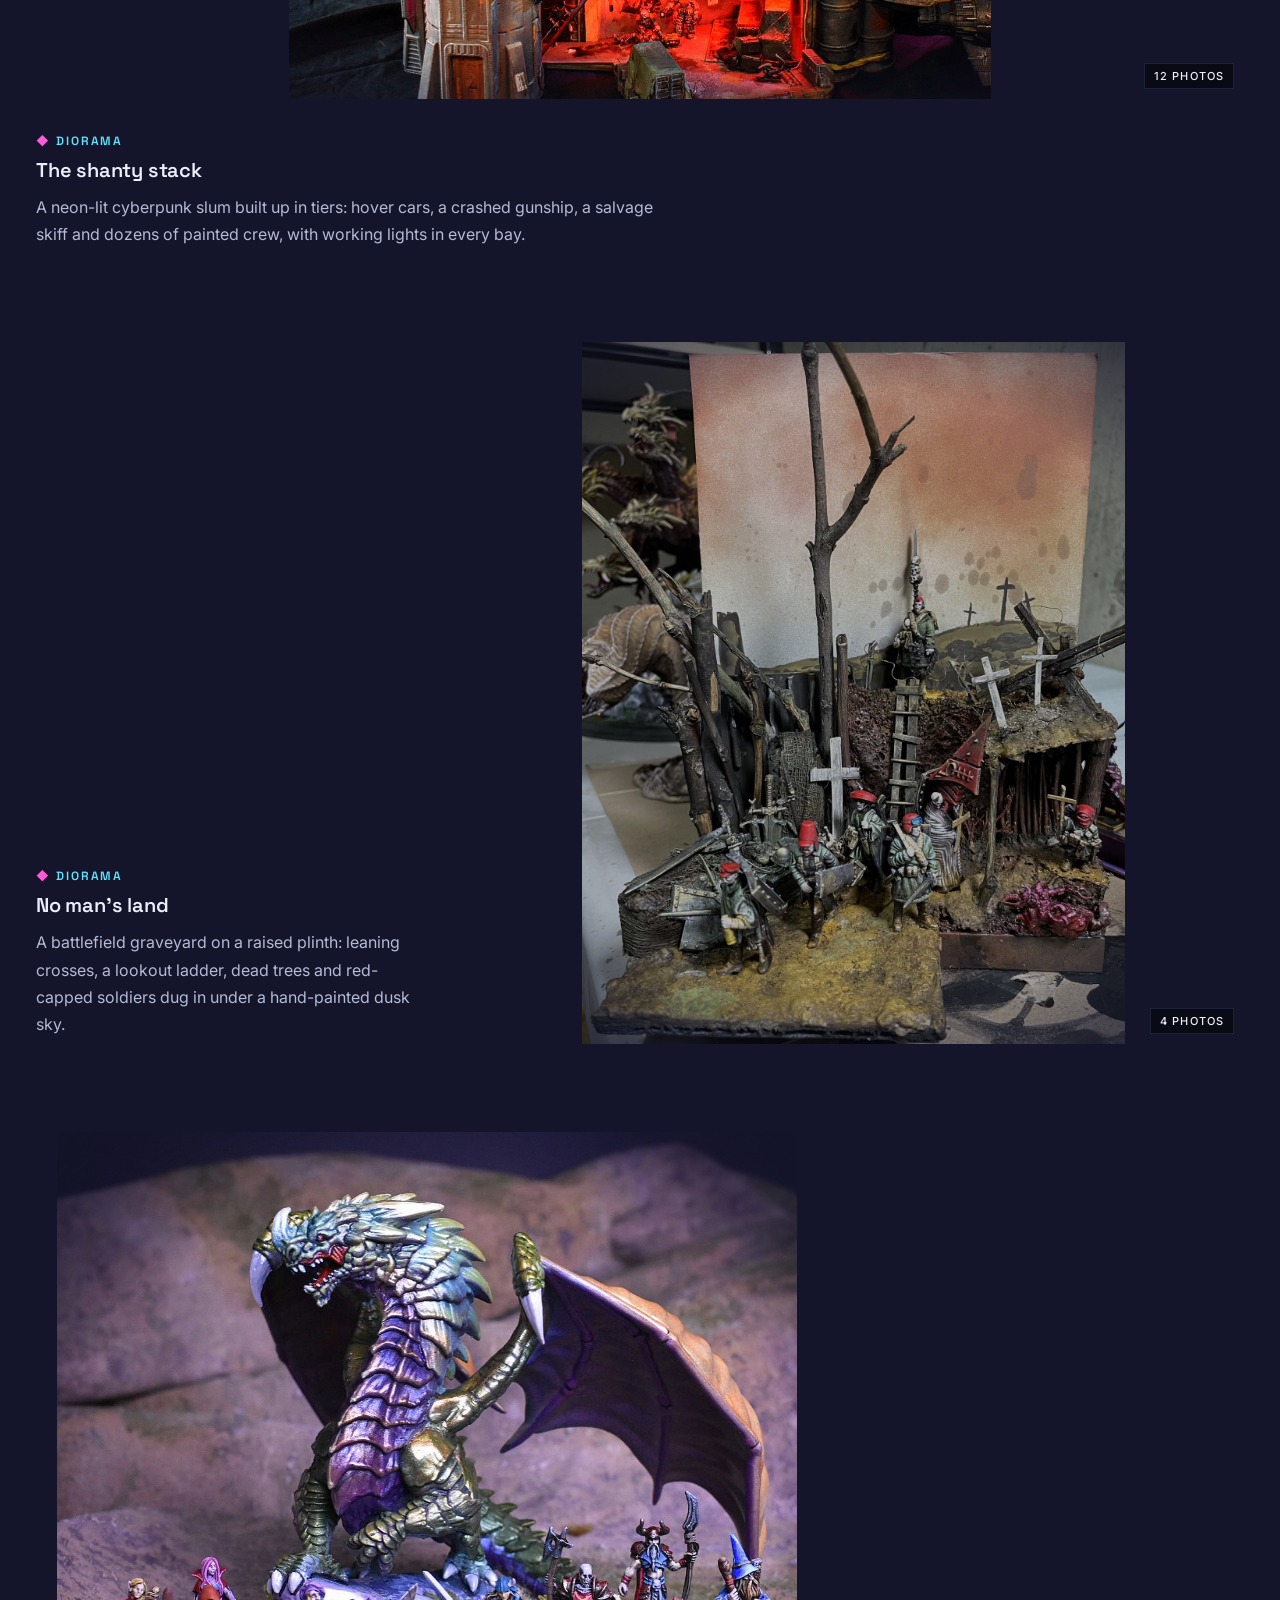
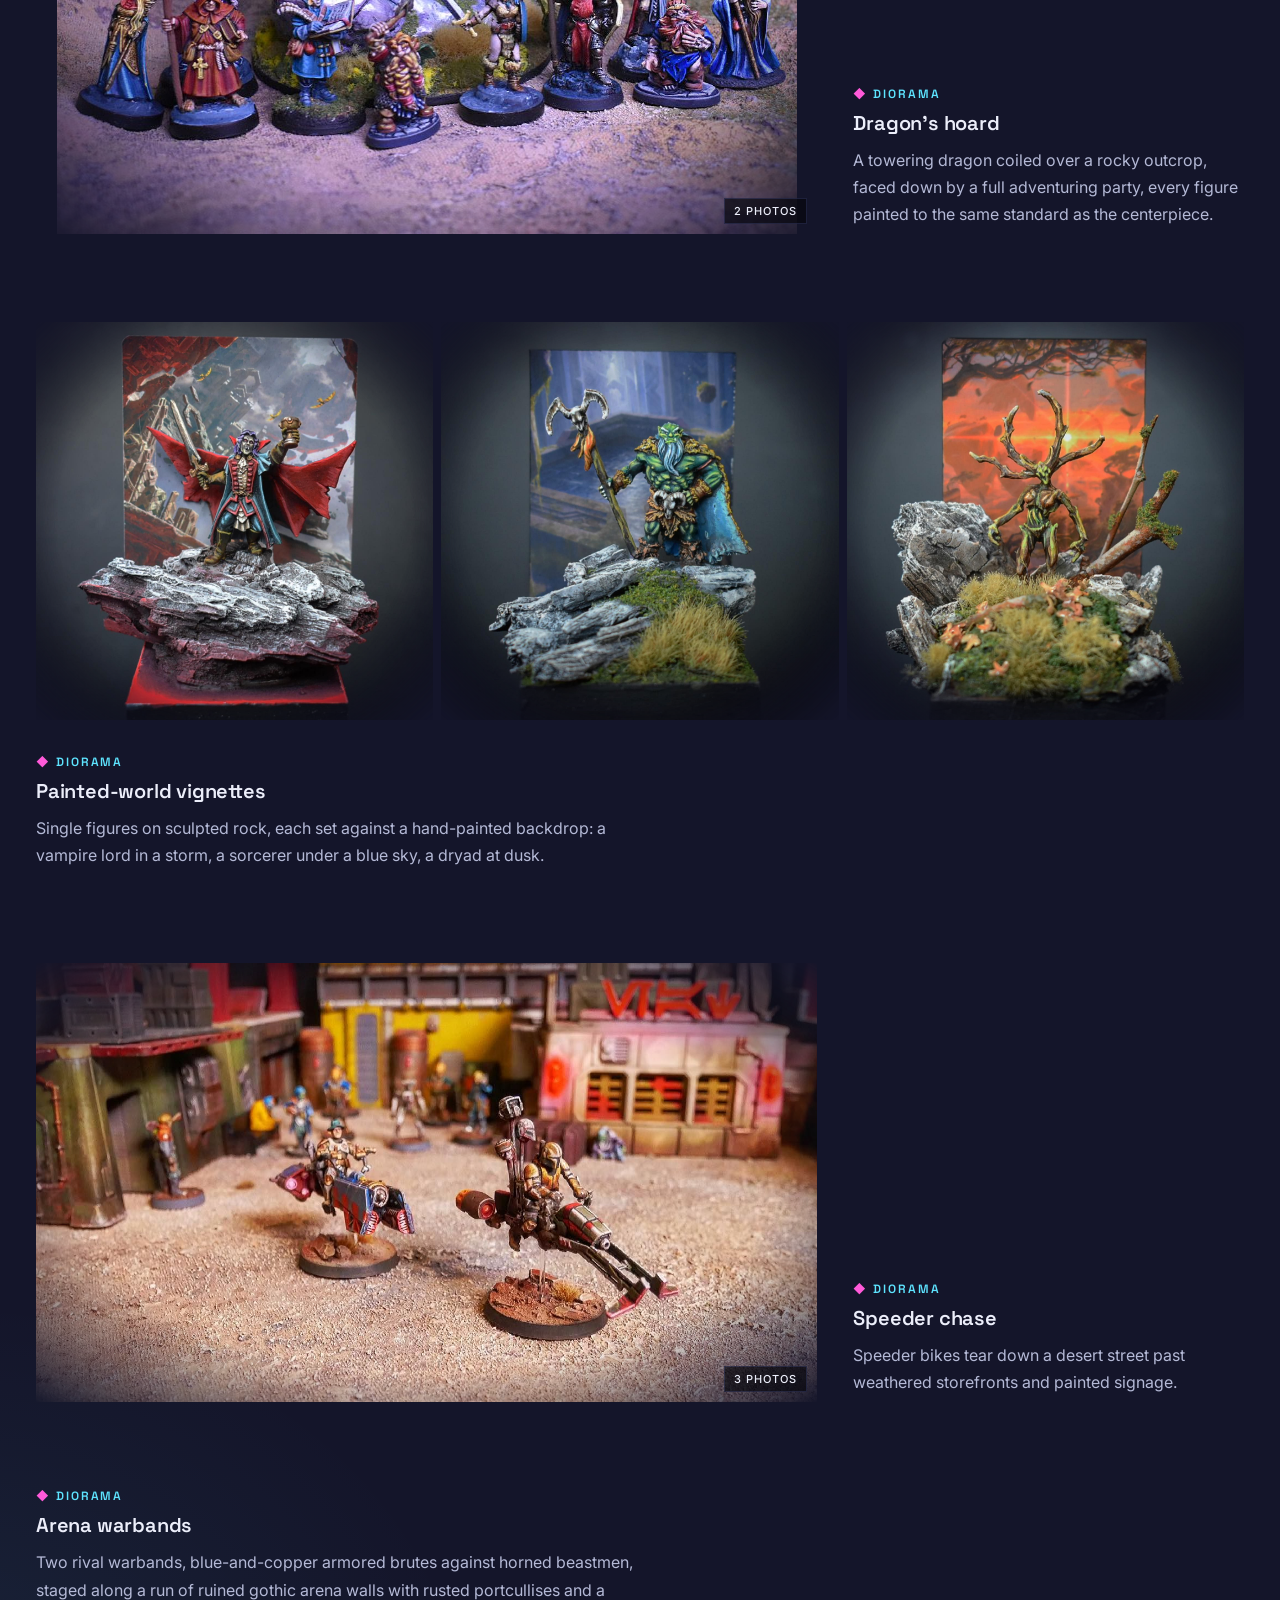
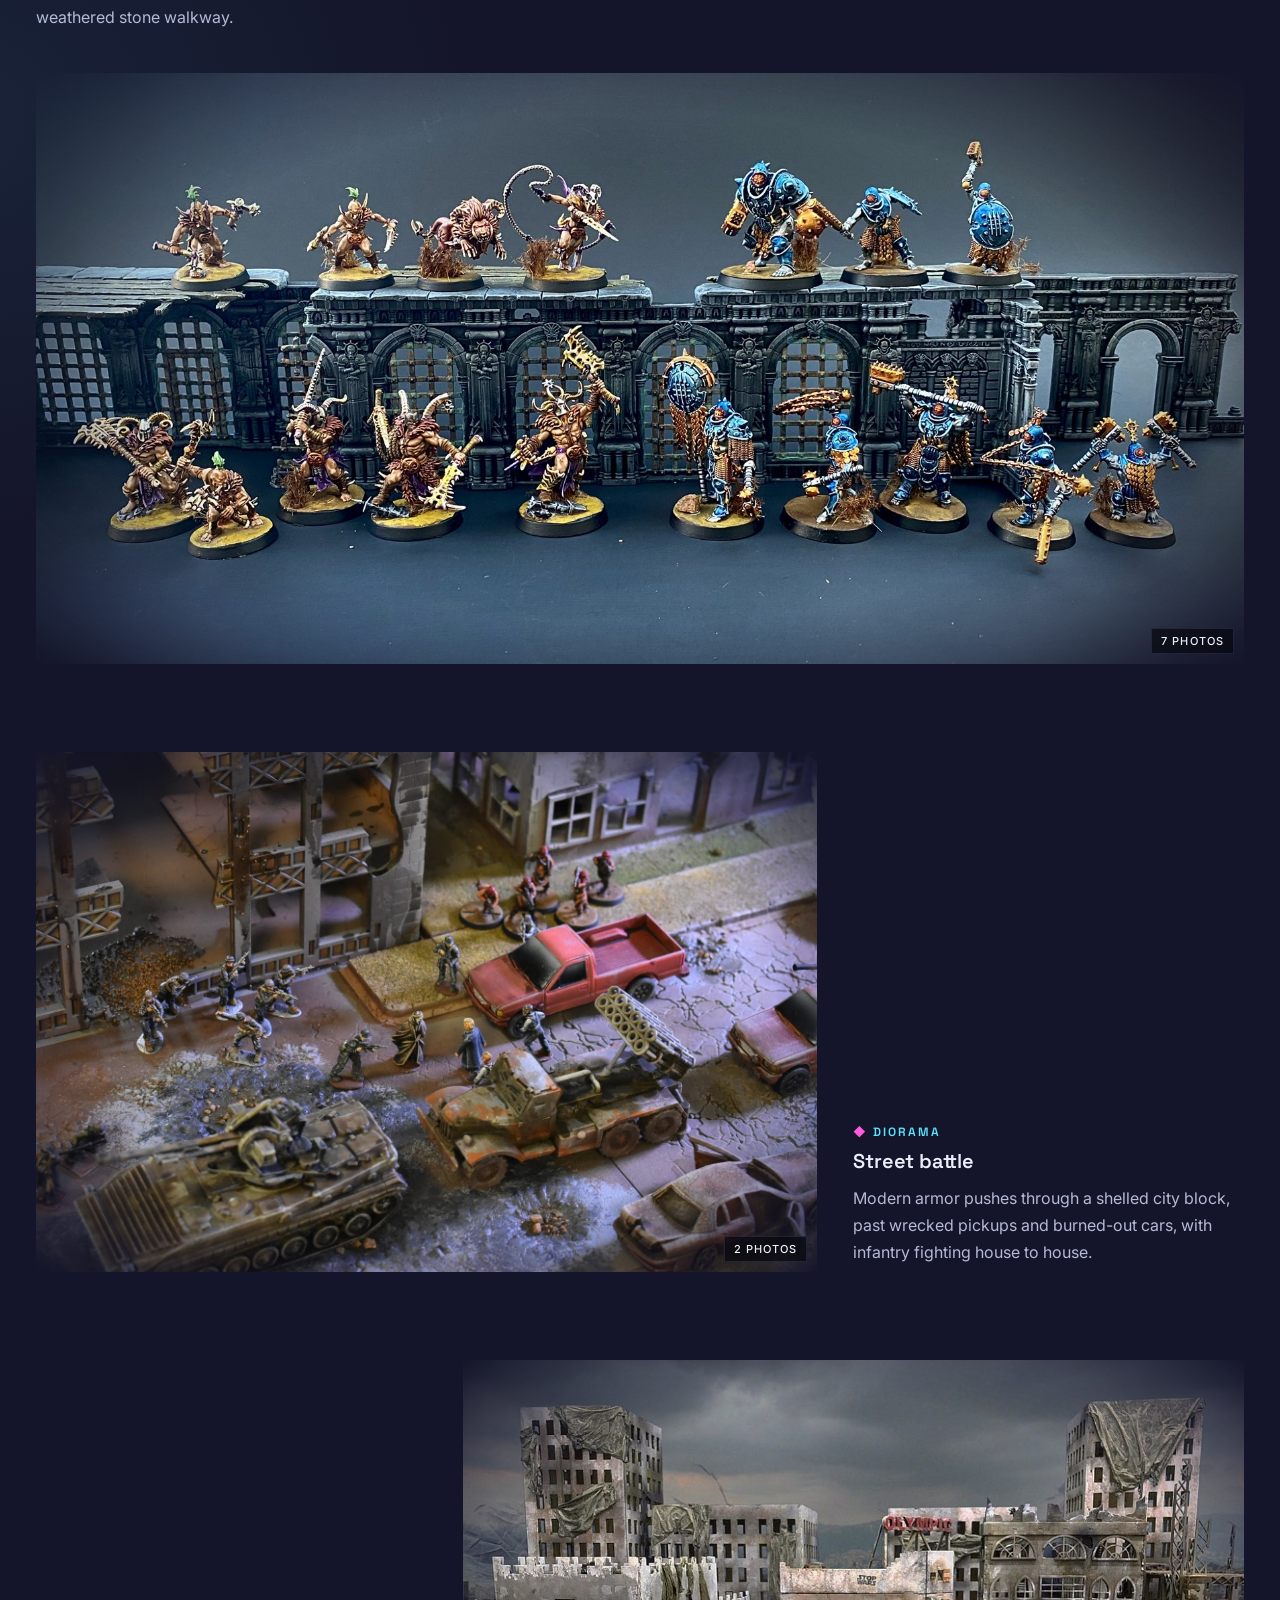
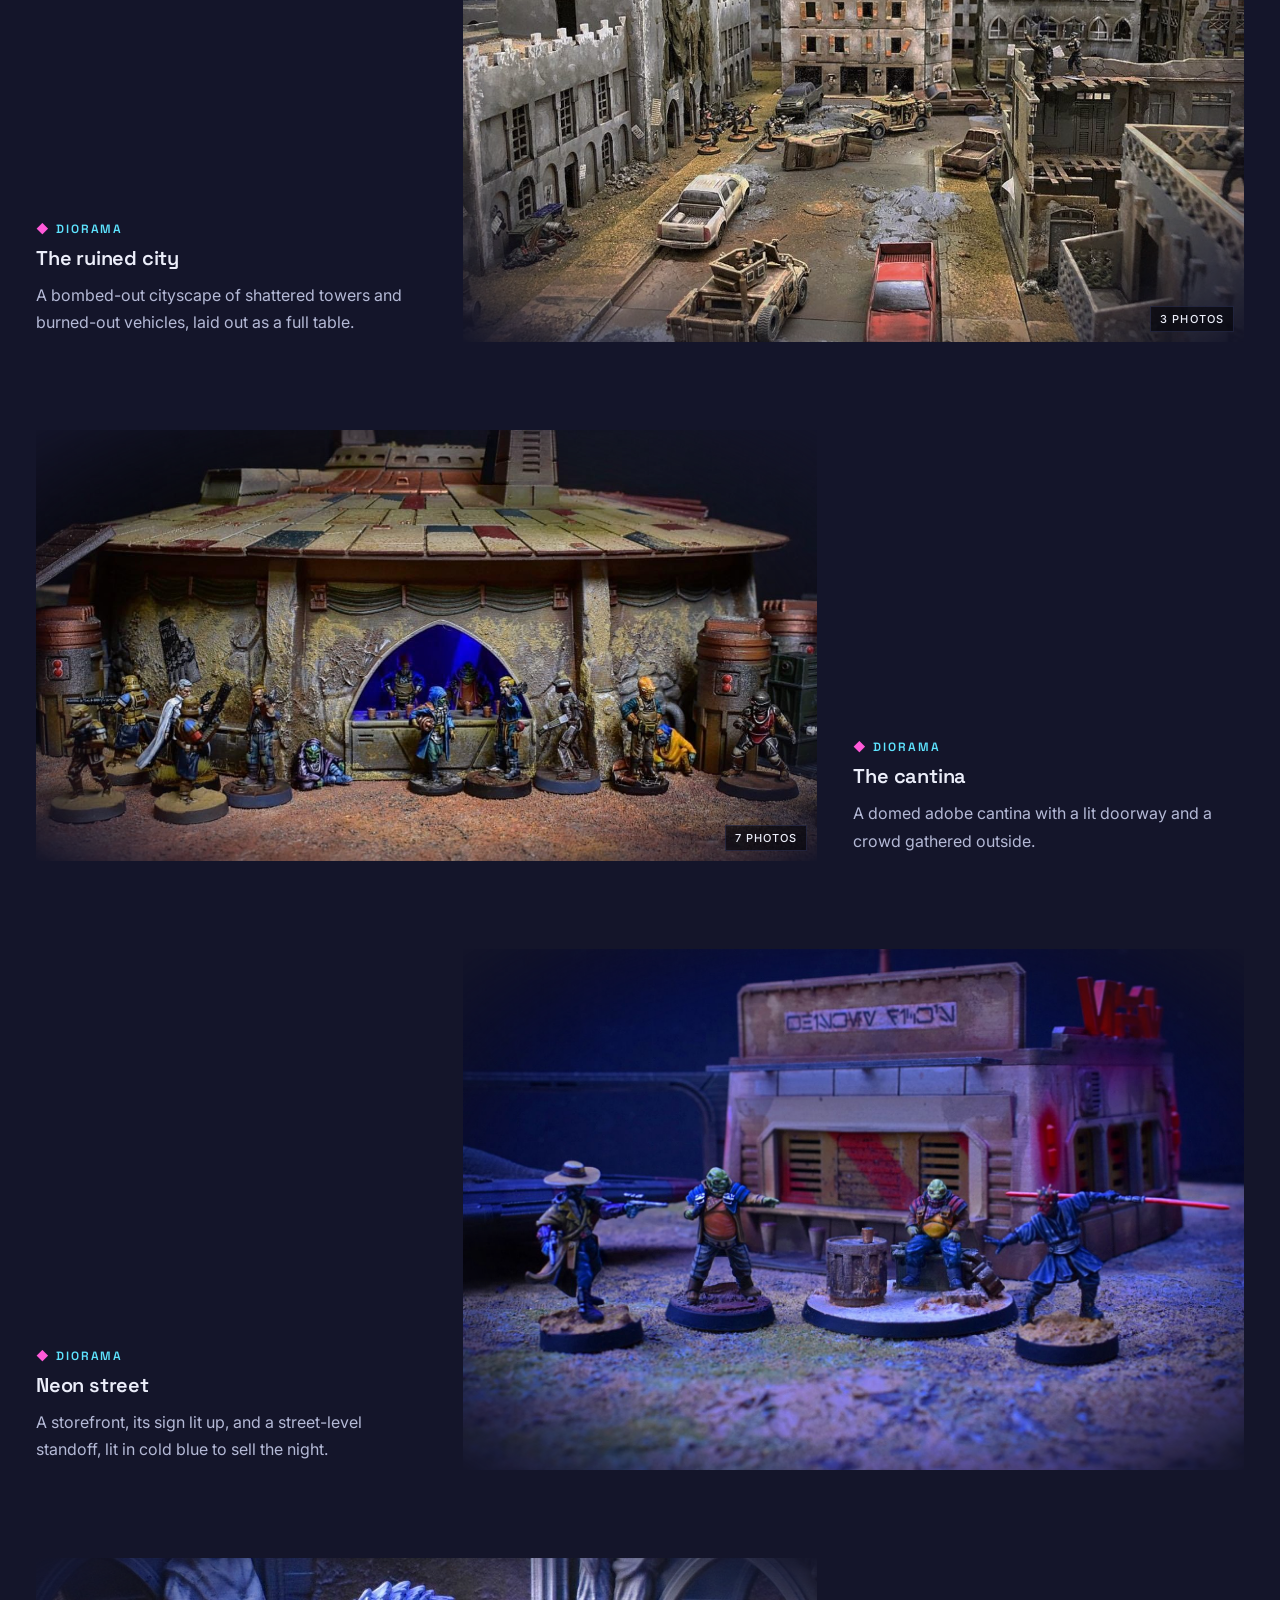
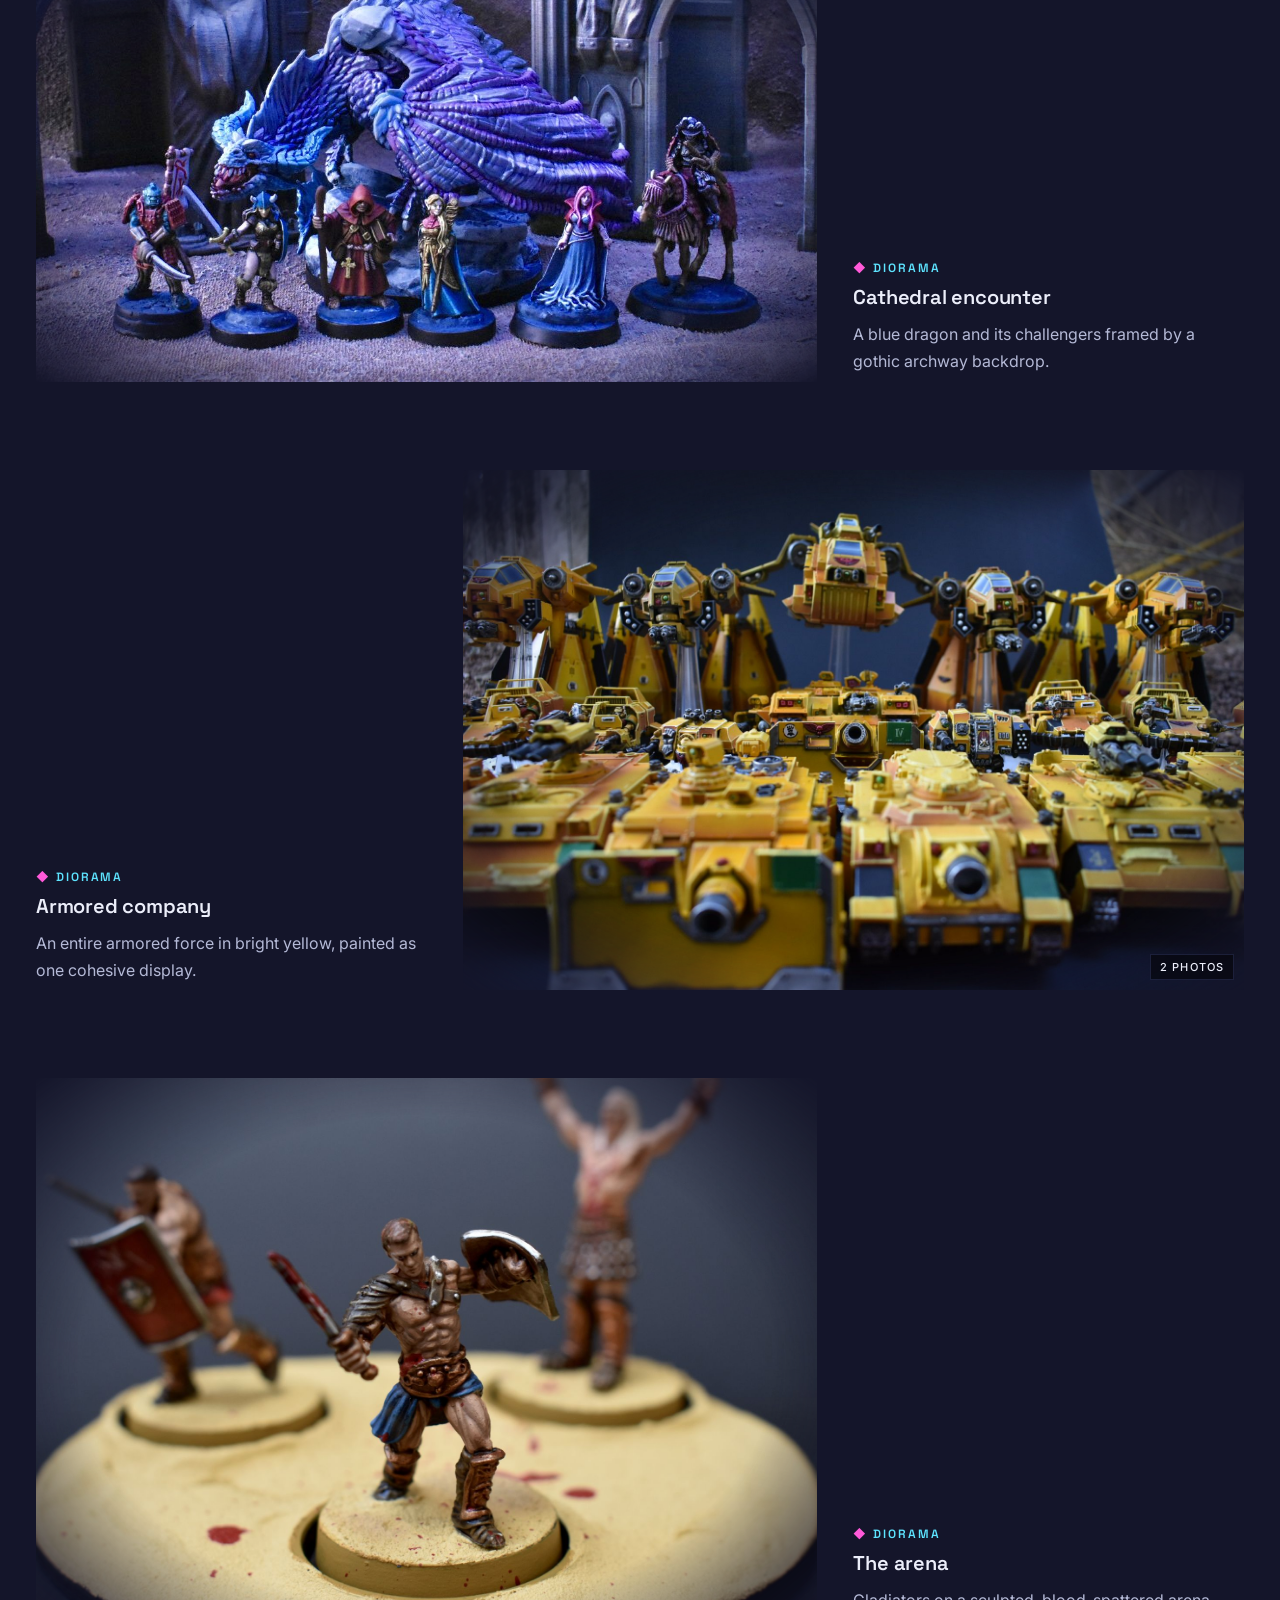
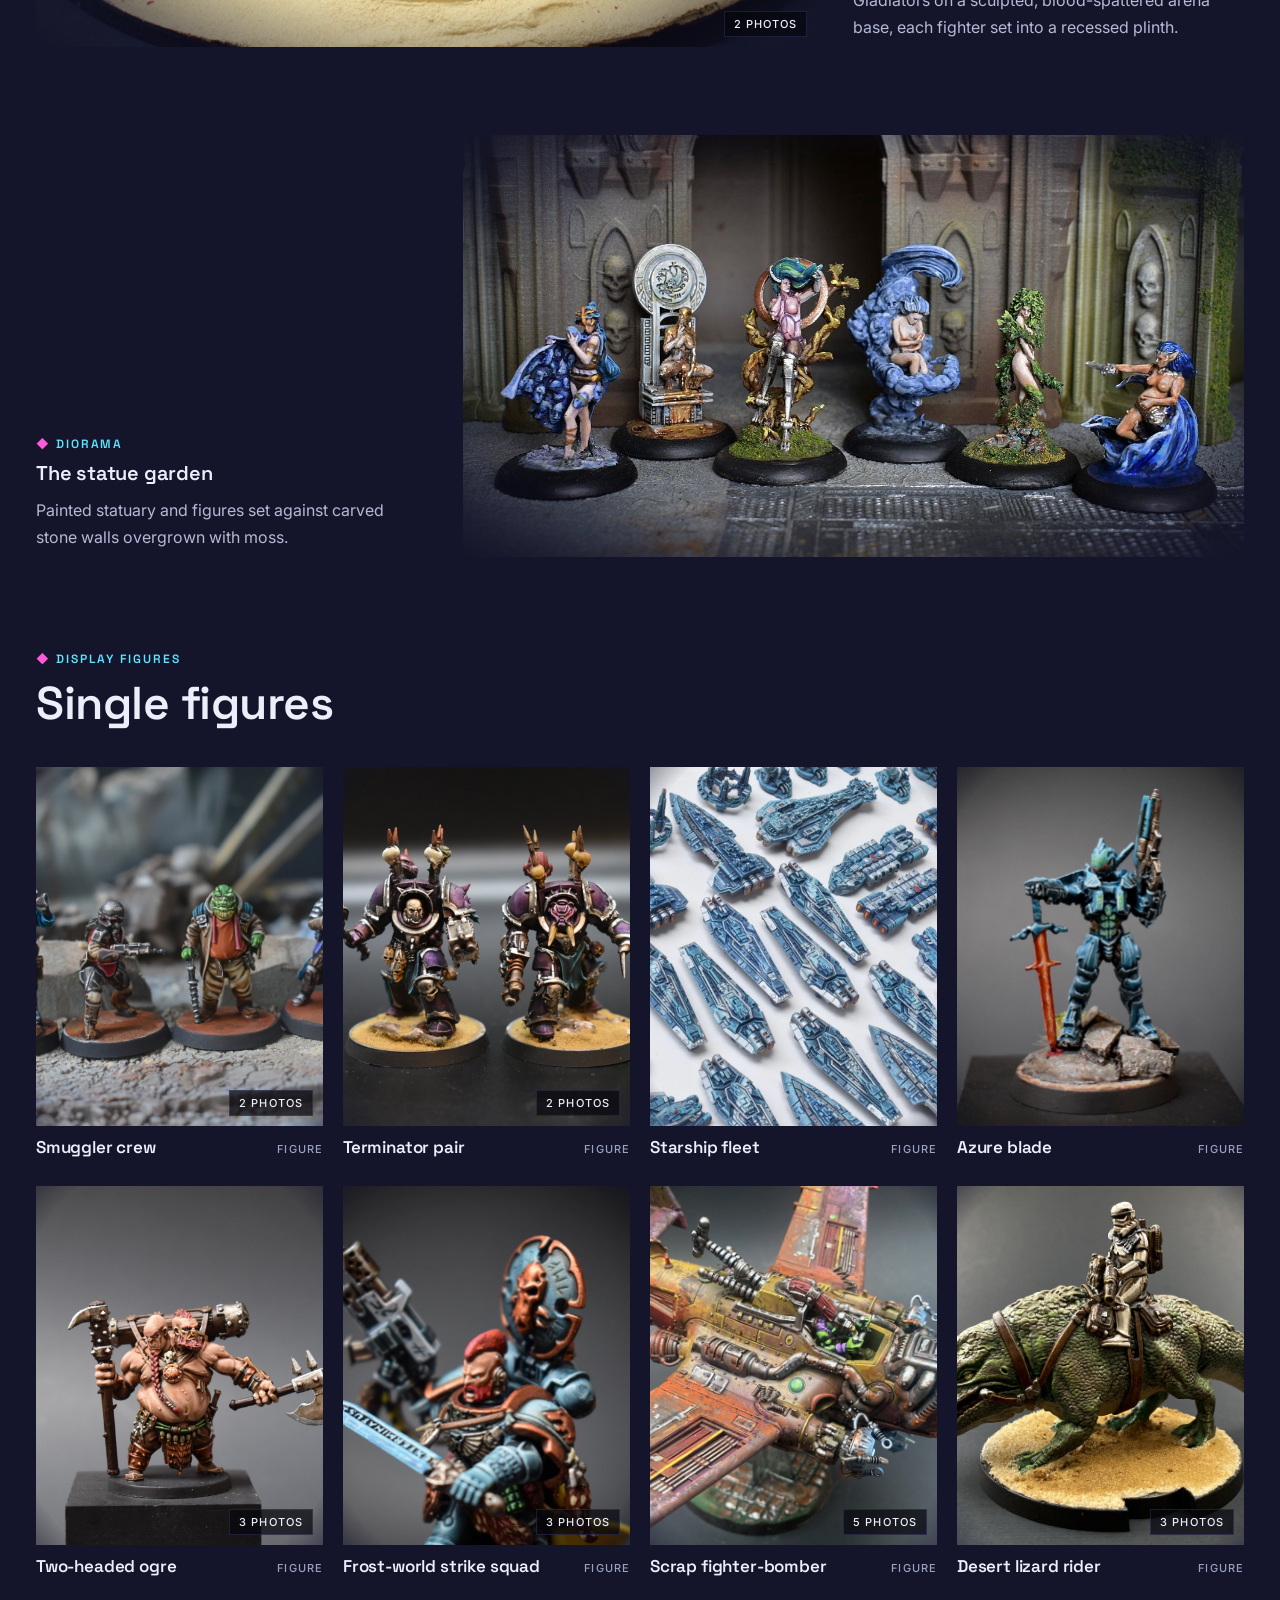
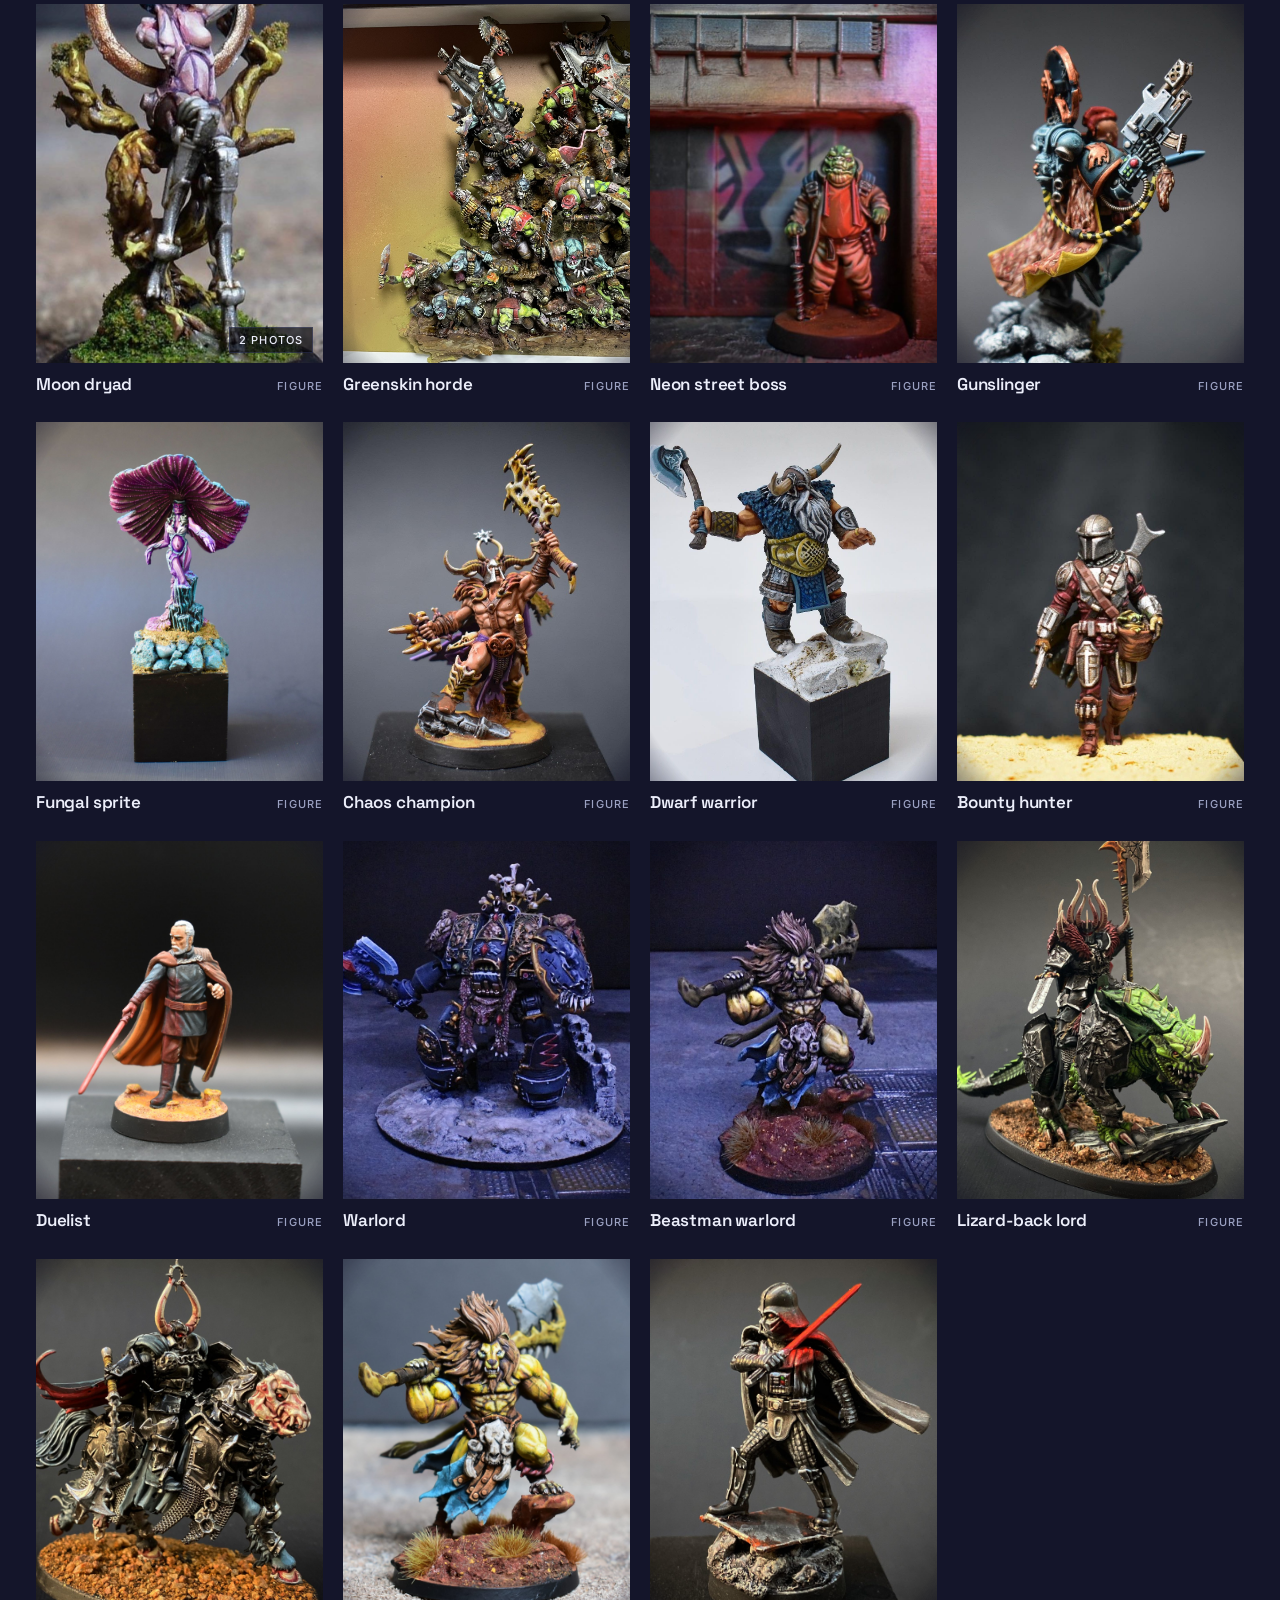
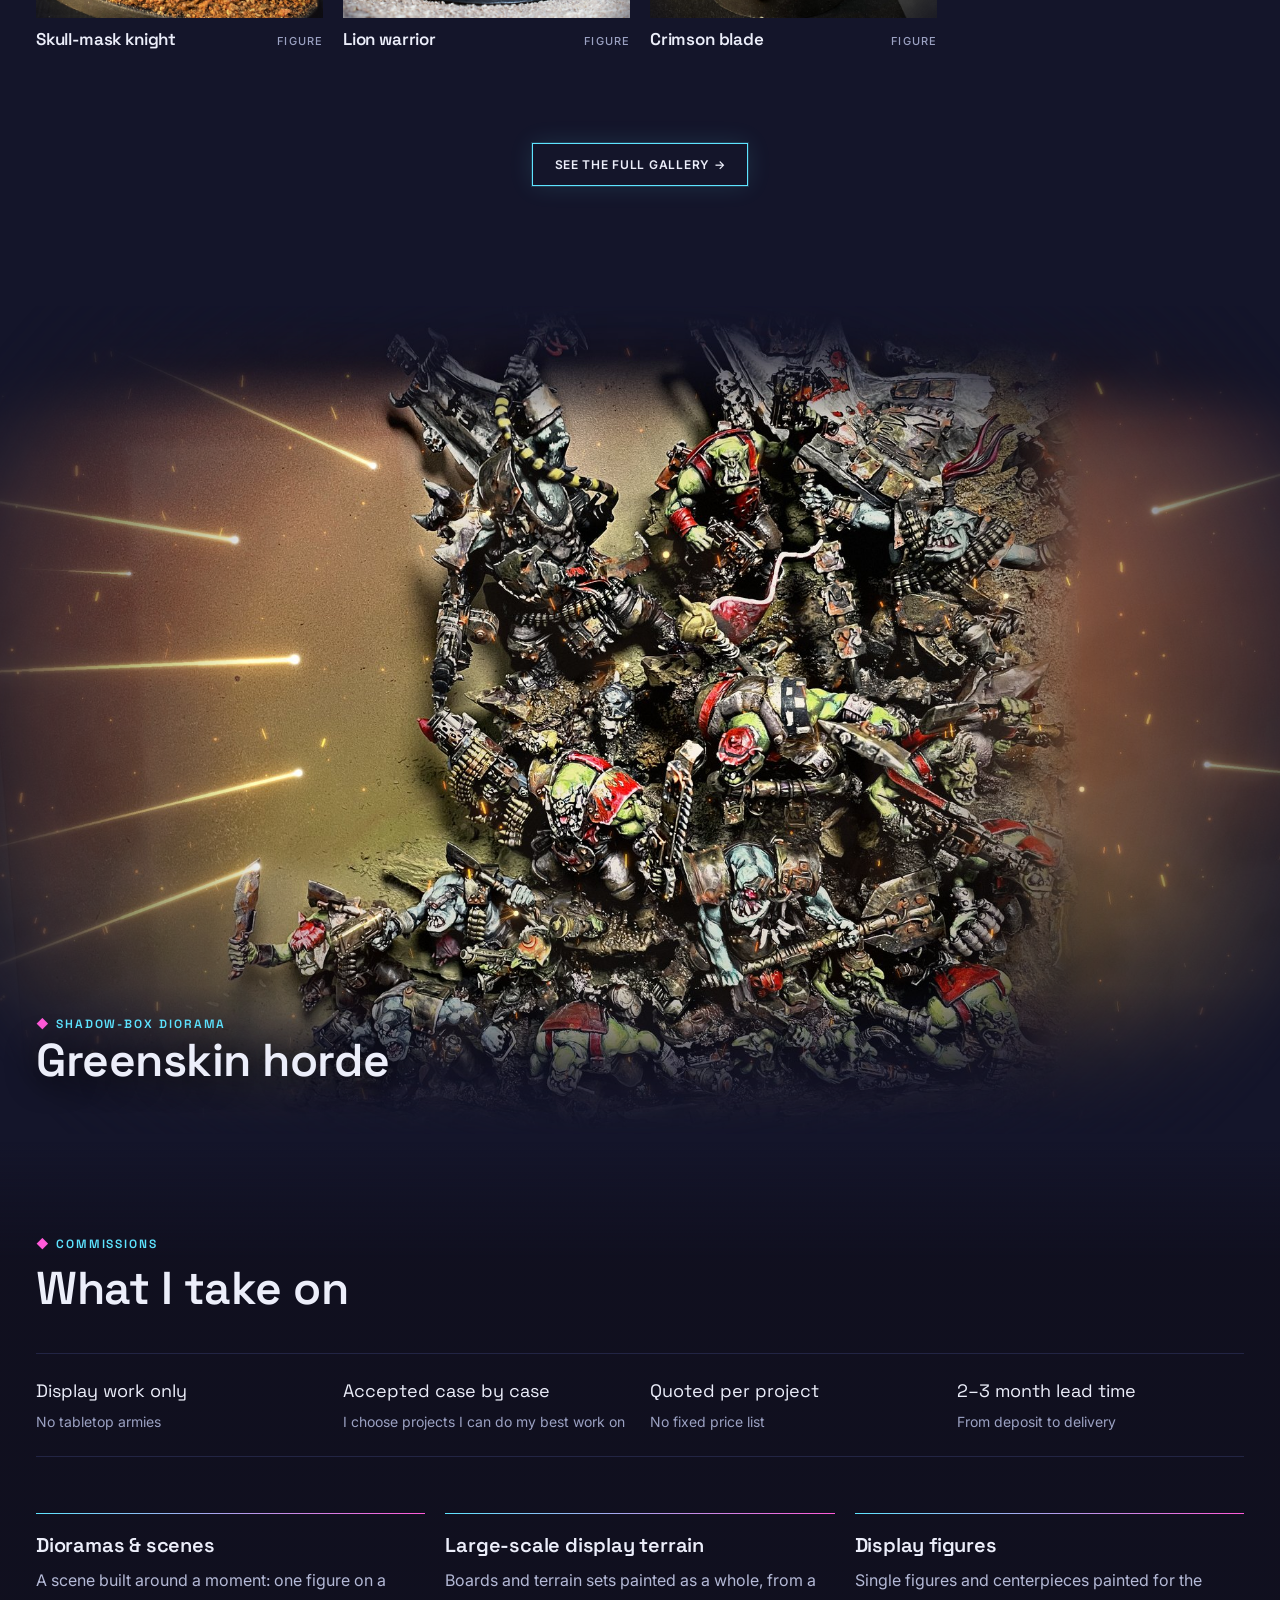
==== commit 92b7be4c: "Add smuggler crew, fleet, azure blade, HD bomber/terminators, market teaching photo Co-Authored-By: " ====
--- a/index.html
+++ b/index.html
@@ -138,7 +138,7 @@
 <section id="figures" style="padding-top:0"><div class="wrap">
   <div class="sec-head"><div><span class="eyebrow">Display figures</span><h2>Single figures</h2></div></div>
   <div class="grid">
-<button class="work" data-set="[[&quot;img/ogre.jpg&quot;, &quot;Two-headed ogre&quot;], [&quot;img/ogre-3.jpg&quot;, &quot;Two-headed ogre&quot;], [&quot;img/ogre-2.jpg&quot;, &quot;Two-headed ogre&quot;]]"><div class="ph"><img src="img/ogre.jpg" alt="Two-headed ogre" loading="lazy"><span class="count">3 photos</span></div><div class="meta"><h3>Two-headed ogre</h3><span class="cat">Figure</span></div></button><button class="work" data-set="[[&quot;img/frost-captain.jpg&quot;, &quot;Frost-world strike squad&quot;], [&quot;img/frost-captain-2.jpg&quot;, &quot;Frost-world strike squad&quot;], [&quot;img/frost-squad.jpg&quot;, &quot;Frost-world strike squad&quot;]]"><div class="ph"><img src="img/frost-captain.jpg" alt="Frost-world strike squad" loading="lazy"><span class="count">3 photos</span></div><div class="meta"><h3>Frost-world strike squad</h3><span class="cat">Figure</span></div></button><button class="work" data-set="[[&quot;img/scrap-bomber-2.jpg&quot;, &quot;Scrap fighter-bomber&quot;], [&quot;img/scrap-bomber.jpg&quot;, &quot;Scrap fighter-bomber&quot;]]"><div class="ph"><img src="img/scrap-bomber-2.jpg" alt="Scrap fighter-bomber" loading="lazy"><span class="count">2 photos</span></div><div class="meta"><h3>Scrap fighter-bomber</h3><span class="cat">Figure</span></div></button><button class="work" data-set="[[&quot;img/beast-rider-2.jpg&quot;, &quot;Desert lizard rider&quot;], [&quot;img/beast-rider-3.jpg&quot;, &quot;Desert lizard rider&quot;], [&quot;img/beast-rider-4.jpg&quot;, &quot;Desert lizard rider&quot;]]"><div class="ph"><img src="img/beast-rider-2.jpg" alt="Desert lizard rider" loading="lazy"><span class="count">3 photos</span></div><div class="meta"><h3>Desert lizard rider</h3><span class="cat">Figure</span></div></button><button class="work" data-set="[[&quot;img/moon-dryad.jpg&quot;, &quot;Moon dryad&quot;], [&quot;img/moon-dryad-2.jpg&quot;, &quot;Moon dryad&quot;]]"><div class="ph"><img src="img/moon-dryad.jpg" alt="Moon dryad" loading="lazy"><span class="count">2 photos</span></div><div class="meta"><h3>Moon dryad</h3><span class="cat">Figure</span></div></button><button class="work" data-set="[[&quot;img/greenskin-horde.jpg&quot;, &quot;Greenskin horde&quot;]]"><div class="ph"><img src="img/greenskin-horde.jpg" alt="Greenskin horde" loading="lazy"></div><div class="meta"><h3>Greenskin horde</h3><span class="cat">Figure</span></div></button><button class="work" data-set="[[&quot;img/neon-boss.jpg&quot;, &quot;Neon street boss&quot;]]"><div class="ph"><img src="img/neon-boss.jpg" alt="Neon street boss" loading="lazy"></div><div class="meta"><h3>Neon street boss</h3><span class="cat">Figure</span></div></button><button class="work" data-set="[[&quot;img/gunslinger.jpg&quot;, &quot;Gunslinger&quot;]]"><div class="ph"><img src="img/gunslinger.jpg" alt="Gunslinger" loading="lazy"></div><div class="meta"><h3>Gunslinger</h3><span class="cat">Figure</span></div></button><button class="work" data-set="[[&quot;img/mushroom.jpg&quot;, &quot;Fungal sprite&quot;]]"><div class="ph"><img src="img/mushroom.jpg" alt="Fungal sprite" loading="lazy"></div><div class="meta"><h3>Fungal sprite</h3><span class="cat">Figure</span></div></button><button class="work" data-set="[[&quot;img/champion.jpg&quot;, &quot;Chaos champion&quot;]]"><div class="ph"><img src="img/champion.jpg" alt="Chaos champion" loading="lazy"></div><div class="meta"><h3>Chaos champion</h3><span class="cat">Figure</span></div></button><button class="work" data-set="[[&quot;img/dwarf.jpg&quot;, &quot;Dwarf warrior&quot;]]"><div class="ph"><img src="img/dwarf.jpg" alt="Dwarf warrior" loading="lazy"></div><div class="meta"><h3>Dwarf warrior</h3><span class="cat">Figure</span></div></button><button class="work" data-set="[[&quot;img/hunter.jpg&quot;, &quot;Bounty hunter&quot;]]"><div class="ph"><img src="img/hunter.jpg" alt="Bounty hunter" loading="lazy"></div><div class="meta"><h3>Bounty hunter</h3><span class="cat">Figure</span></div></button><button class="work" data-set="[[&quot;img/duelist.jpg&quot;, &quot;Duelist&quot;]]"><div class="ph"><img src="img/duelist.jpg" alt="Duelist" loading="lazy"></div><div class="meta"><h3>Duelist</h3><span class="cat">Figure</span></div></button><button class="work" data-set="[[&quot;img/warlord.jpg&quot;, &quot;Warlord&quot;]]"><div class="ph"><img src="img/warlord.jpg" alt="Warlord" loading="lazy"></div><div class="meta"><h3>Warlord</h3><span class="cat">Figure</span></div></button><button class="work" data-set="[[&quot;img/beast.jpg&quot;, &quot;Beastman warlord&quot;]]"><div class="ph"><img src="img/beast.jpg" alt="Beastman warlord" loading="lazy"></div><div class="meta"><h3>Beastman warlord</h3><span class="cat">Figure</span></div></button><button class="work" data-set="[[&quot;img/lizard-lord.jpg&quot;, &quot;Lizard-back lord&quot;]]"><div class="ph"><img src="img/lizard-lord.jpg" alt="Lizard-back lord" loading="lazy"></div><div class="meta"><h3>Lizard-back lord</h3><span class="cat">Figure</span></div></button><button class="work" data-set="[[&quot;img/skull-knight.jpg&quot;, &quot;Skull-mask knight&quot;]]"><div class="ph"><img src="img/skull-knight.jpg" alt="Skull-mask knight" loading="lazy"></div><div class="meta"><h3>Skull-mask knight</h3><span class="cat">Figure</span></div></button><button class="work" data-set="[[&quot;img/lion-warrior.jpg&quot;, &quot;Lion warrior&quot;]]"><div class="ph"><img src="img/lion-warrior.jpg" alt="Lion warrior" loading="lazy"></div><div class="meta"><h3>Lion warrior</h3><span class="cat">Figure</span></div></button><button class="work" data-set="[[&quot;img/crimson-blade.jpg&quot;, &quot;Crimson blade&quot;]]"><div class="ph"><img src="img/crimson-blade.jpg" alt="Crimson blade" loading="lazy"></div><div class="meta"><h3>Crimson blade</h3><span class="cat">Figure</span></div></button>
+<button class="work" data-set="[[&quot;img/smuggler-crew.jpg&quot;, &quot;Smuggler crew&quot;], [&quot;img/smuggler-crew-2.jpg&quot;, &quot;Smuggler crew&quot;]]"><div class="ph"><img src="img/smuggler-crew.jpg" alt="Smuggler crew" loading="lazy"><span class="count">2 photos</span></div><div class="meta"><h3>Smuggler crew</h3><span class="cat">Figure</span></div></button><button class="work" data-set="[[&quot;img/daemon-pair-hd.jpg&quot;, &quot;Terminator pair&quot;], [&quot;img/daemon-pair.jpg&quot;, &quot;Terminator pair&quot;]]"><div class="ph"><img src="img/daemon-pair-hd.jpg" alt="Terminator pair" loading="lazy"><span class="count">2 photos</span></div><div class="meta"><h3>Terminator pair</h3><span class="cat">Figure</span></div></button><button class="work" data-set="[[&quot;img/star-fleet.jpg&quot;, &quot;Starship fleet&quot;]]"><div class="ph"><img src="img/star-fleet.jpg" alt="Starship fleet" loading="lazy"></div><div class="meta"><h3>Starship fleet</h3><span class="cat">Figure</span></div></button><button class="work" data-set="[[&quot;img/azure-blade.jpg&quot;, &quot;Azure blade&quot;]]"><div class="ph"><img src="img/azure-blade.jpg" alt="Azure blade" loading="lazy"></div><div class="meta"><h3>Azure blade</h3><span class="cat">Figure</span></div></button><button class="work" data-set="[[&quot;img/ogre.jpg&quot;, &quot;Two-headed ogre&quot;], [&quot;img/ogre-3.jpg&quot;, &quot;Two-headed ogre&quot;], [&quot;img/ogre-2.jpg&quot;, &quot;Two-headed ogre&quot;]]"><div class="ph"><img src="img/ogre.jpg" alt="Two-headed ogre" loading="lazy"><span class="count">3 photos</span></div><div class="meta"><h3>Two-headed ogre</h3><span class="cat">Figure</span></div></button><button class="work" data-set="[[&quot;img/frost-captain.jpg&quot;, &quot;Frost-world strike squad&quot;], [&quot;img/frost-captain-2.jpg&quot;, &quot;Frost-world strike squad&quot;], [&quot;img/frost-squad.jpg&quot;, &quot;Frost-world strike squad&quot;]]"><div class="ph"><img src="img/frost-captain.jpg" alt="Frost-world strike squad" loading="lazy"><span class="count">3 photos</span></div><div class="meta"><h3>Frost-world strike squad</h3><span class="cat">Figure</span></div></button><button class="work" data-set="[[&quot;img/scrap-bomber-hd.jpg&quot;, &quot;Scrap fighter-bomber&quot;], [&quot;img/scrap-bomber-hd-2.jpg&quot;, &quot;Scrap fighter-bomber&quot;], [&quot;img/scrap-bomber-hd-3.jpg&quot;, &quot;Scrap fighter-bomber&quot;], [&quot;img/scrap-bomber-2.jpg&quot;, &quot;Scrap fighter-bomber&quot;], [&quot;img/scrap-bomber.jpg&quot;, &quot;Scrap fighter-bomber&quot;]]"><div class="ph"><img src="img/scrap-bomber-hd.jpg" alt="Scrap fighter-bomber" loading="lazy"><span class="count">5 photos</span></div><div class="meta"><h3>Scrap fighter-bomber</h3><span class="cat">Figure</span></div></button><button class="work" data-set="[[&quot;img/beast-rider-2.jpg&quot;, &quot;Desert lizard rider&quot;], [&quot;img/beast-rider-3.jpg&quot;, &quot;Desert lizard rider&quot;], [&quot;img/beast-rider-4.jpg&quot;, &quot;Desert lizard rider&quot;]]"><div class="ph"><img src="img/beast-rider-2.jpg" alt="Desert lizard rider" loading="lazy"><span class="count">3 photos</span></div><div class="meta"><h3>Desert lizard rider</h3><span class="cat">Figure</span></div></button><button class="work" data-set="[[&quot;img/moon-dryad.jpg&quot;, &quot;Moon dryad&quot;], [&quot;img/moon-dryad-2.jpg&quot;, &quot;Moon dryad&quot;]]"><div class="ph"><img src="img/moon-dryad.jpg" alt="Moon dryad" loading="lazy"><span class="count">2 photos</span></div><div class="meta"><h3>Moon dryad</h3><span class="cat">Figure</span></div></button><button class="work" data-set="[[&quot;img/greenskin-horde.jpg&quot;, &quot;Greenskin horde&quot;]]"><div class="ph"><img src="img/greenskin-horde.jpg" alt="Greenskin horde" loading="lazy"></div><div class="meta"><h3>Greenskin horde</h3><span class="cat">Figure</span></div></button><button class="work" data-set="[[&quot;img/neon-boss.jpg&quot;, &quot;Neon street boss&quot;]]"><div class="ph"><img src="img/neon-boss.jpg" alt="Neon street boss" loading="lazy"></div><div class="meta"><h3>Neon street boss</h3><span class="cat">Figure</span></div></button><button class="work" data-set="[[&quot;img/gunslinger.jpg&quot;, &quot;Gunslinger&quot;]]"><div class="ph"><img src="img/gunslinger.jpg" alt="Gunslinger" loading="lazy"></div><div class="meta"><h3>Gunslinger</h3><span class="cat">Figure</span></div></button><button class="work" data-set="[[&quot;img/mushroom.jpg&quot;, &quot;Fungal sprite&quot;]]"><div class="ph"><img src="img/mushroom.jpg" alt="Fungal sprite" loading="lazy"></div><div class="meta"><h3>Fungal sprite</h3><span class="cat">Figure</span></div></button><button class="work" data-set="[[&quot;img/champion.jpg&quot;, &quot;Chaos champion&quot;]]"><div class="ph"><img src="img/champion.jpg" alt="Chaos champion" loading="lazy"></div><div class="meta"><h3>Chaos champion</h3><span class="cat">Figure</span></div></button><button class="work" data-set="[[&quot;img/dwarf.jpg&quot;, &quot;Dwarf warrior&quot;]]"><div class="ph"><img src="img/dwarf.jpg" alt="Dwarf warrior" loading="lazy"></div><div class="meta"><h3>Dwarf warrior</h3><span class="cat">Figure</span></div></button><button class="work" data-set="[[&quot;img/hunter.jpg&quot;, &quot;Bounty hunter&quot;]]"><div class="ph"><img src="img/hunter.jpg" alt="Bounty hunter" loading="lazy"></div><div class="meta"><h3>Bounty hunter</h3><span class="cat">Figure</span></div></button><button class="work" data-set="[[&quot;img/duelist.jpg&quot;, &quot;Duelist&quot;]]"><div class="ph"><img src="img/duelist.jpg" alt="Duelist" loading="lazy"></div><div class="meta"><h3>Duelist</h3><span class="cat">Figure</span></div></button><button class="work" data-set="[[&quot;img/warlord.jpg&quot;, &quot;Warlord&quot;]]"><div class="ph"><img src="img/warlord.jpg" alt="Warlord" loading="lazy"></div><div class="meta"><h3>Warlord</h3><span class="cat">Figure</span></div></button><button class="work" data-set="[[&quot;img/beast.jpg&quot;, &quot;Beastman warlord&quot;]]"><div class="ph"><img src="img/beast.jpg" alt="Beastman warlord" loading="lazy"></div><div class="meta"><h3>Beastman warlord</h3><span class="cat">Figure</span></div></button><button class="work" data-set="[[&quot;img/lizard-lord.jpg&quot;, &quot;Lizard-back lord&quot;]]"><div class="ph"><img src="img/lizard-lord.jpg" alt="Lizard-back lord" loading="lazy"></div><div class="meta"><h3>Lizard-back lord</h3><span class="cat">Figure</span></div></button><button class="work" data-set="[[&quot;img/skull-knight.jpg&quot;, &quot;Skull-mask knight&quot;]]"><div class="ph"><img src="img/skull-knight.jpg" alt="Skull-mask knight" loading="lazy"></div><div class="meta"><h3>Skull-mask knight</h3><span class="cat">Figure</span></div></button><button class="work" data-set="[[&quot;img/lion-warrior.jpg&quot;, &quot;Lion warrior&quot;]]"><div class="ph"><img src="img/lion-warrior.jpg" alt="Lion warrior" loading="lazy"></div><div class="meta"><h3>Lion warrior</h3><span class="cat">Figure</span></div></button><button class="work" data-set="[[&quot;img/crimson-blade.jpg&quot;, &quot;Crimson blade&quot;]]"><div class="ph"><img src="img/crimson-blade.jpg" alt="Crimson blade" loading="lazy"></div><div class="meta"><h3>Crimson blade</h3><span class="cat">Figure</span></div></button>
   </div>
   <div class="more"><a class="btn" href="gallery.html">See the full gallery →</a></div>
 </div></section>
@@ -171,7 +171,10 @@
 
 <section id="teaching"><div class="wrap">
   <div class="sec-head"><div><span class="eyebrow">Classes &amp; coaching</span><h2>Learn at the bench</h2></div></div>
+  <div class="teach-pair">
   <button class="teach-photo" data-src="img/class-table.jpg" data-cap="Teaching table at a craft-studio class: Build · Sculpt · Paint"><img src="img/class-table.jpg" alt="Evan's teaching table at a craft-studio class, with painted miniatures and a Build Sculpt Paint display" loading="lazy" width="1440" height="1244"></button>
+  <button class="teach-photo" data-src="img/market-table.jpg" data-cap="Painting live at a maker market, with workshop sign-ups at the table"><img src="img/market-table.jpg" alt="Evan painting a miniature live at a market table, with an Ask me about my workshops sign" loading="lazy" width="1024" height="1024"></button>
+  </div>
   <div class="offer" style="margin-bottom:0">
     <article><h3>Classes</h3><p>Small-group painting and terrain classes for shops, clubs and events. Topics range from display basing and weathering to building a diorama from scratch.</p></article>
     <article><h3>Virtual coaching</h3><p>One-on-one video sessions on your own piece. We go through color, contrast, composition and finish, with feedback you can use at your next sitting.</p></article>
--- a/styles.css
+++ b/styles.css
@@ -277,3 +277,8 @@
 .battle-cap{position:absolute;left:0;right:0;bottom:6%;pointer-events:none}
 .battle-cap h2{text-shadow:0 4px 30px rgba(0,0,0,.85)}
 @media (max-width:640px){.battle-img img{aspect-ratio:4/3}.battle-cap{position:static;margin-top:8px}}
+.teach-pair{display:grid;grid-template-columns:1.6fr 1fr;gap:16px;margin:0 0 40px}
+.teach-pair .teach-photo{margin:0}
+.teach-pair .teach-photo img{height:min(40vw,440px)!important}
+.teach-pair .teach-photo:last-child img{object-position:50% 50%}
+@media(max-width:700px){.teach-pair{grid-template-columns:1fr}.teach-pair .teach-photo img{height:min(70vw,380px)!important}}
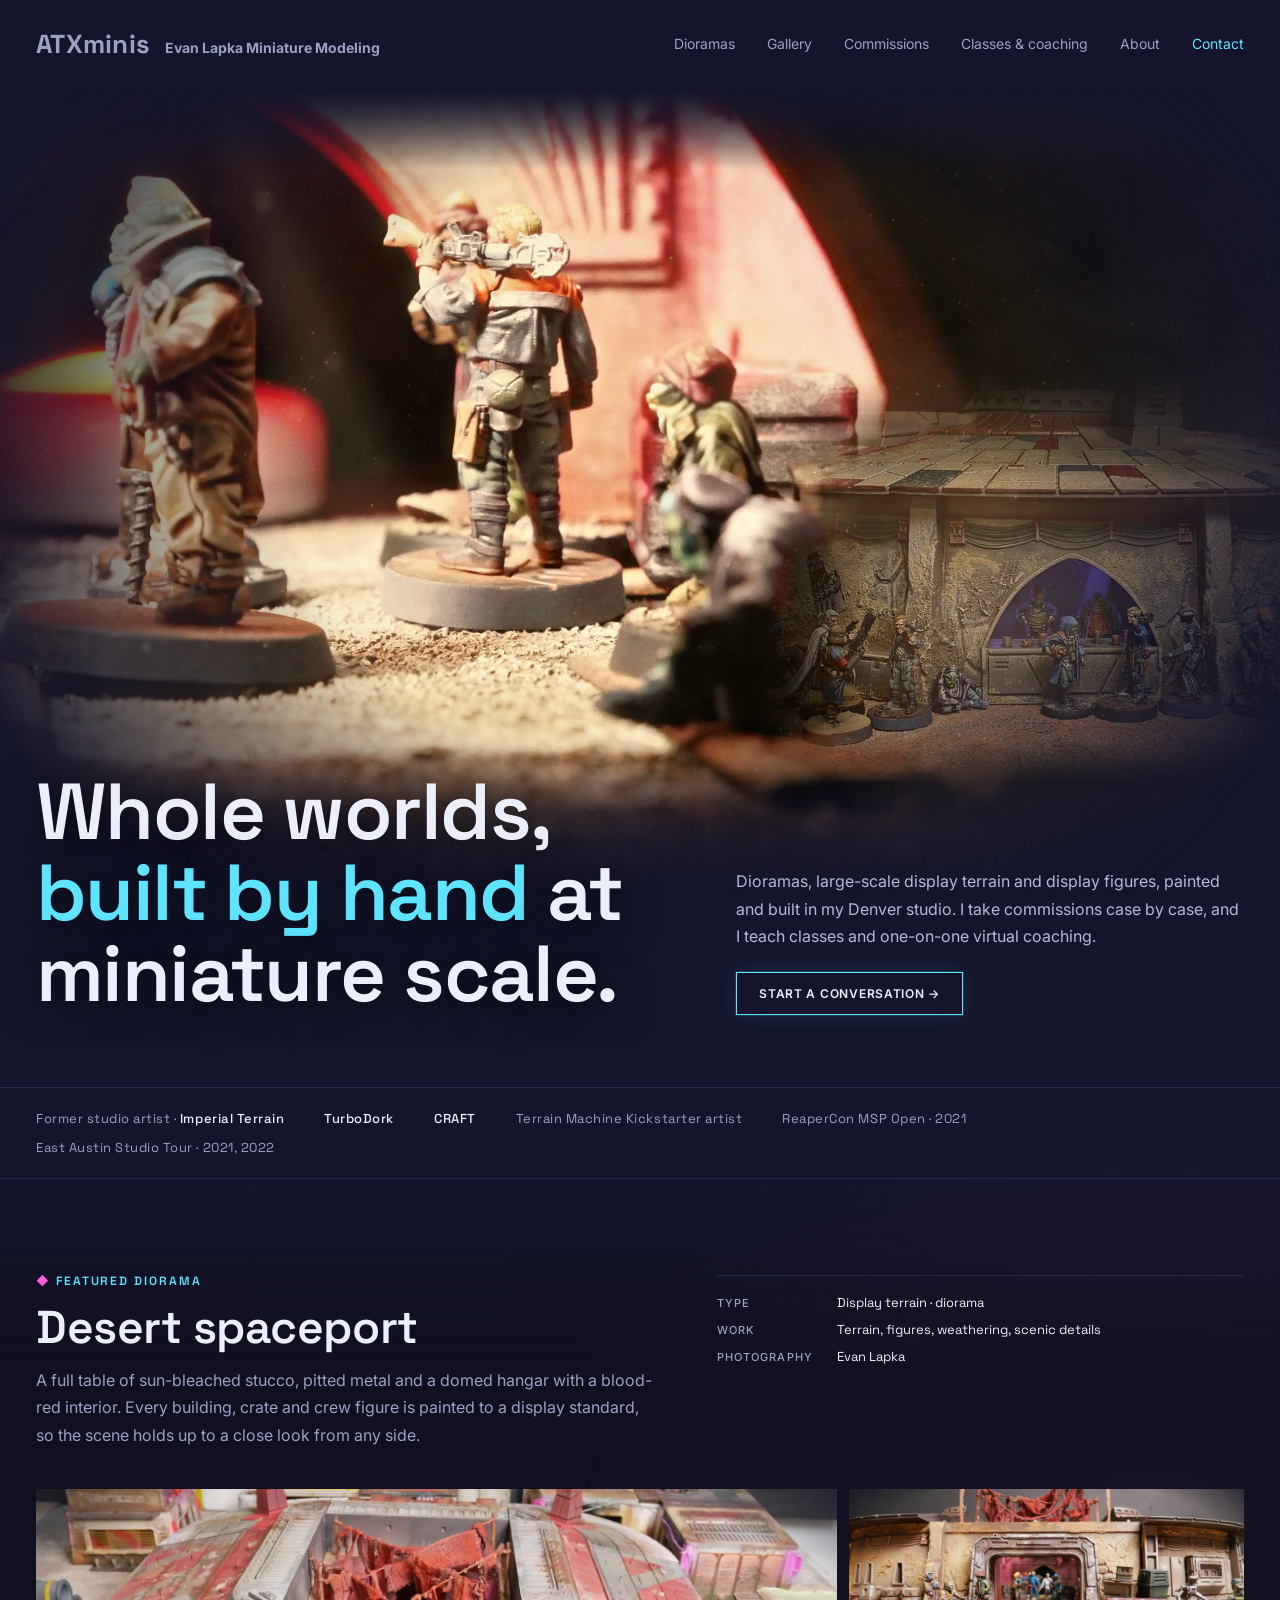
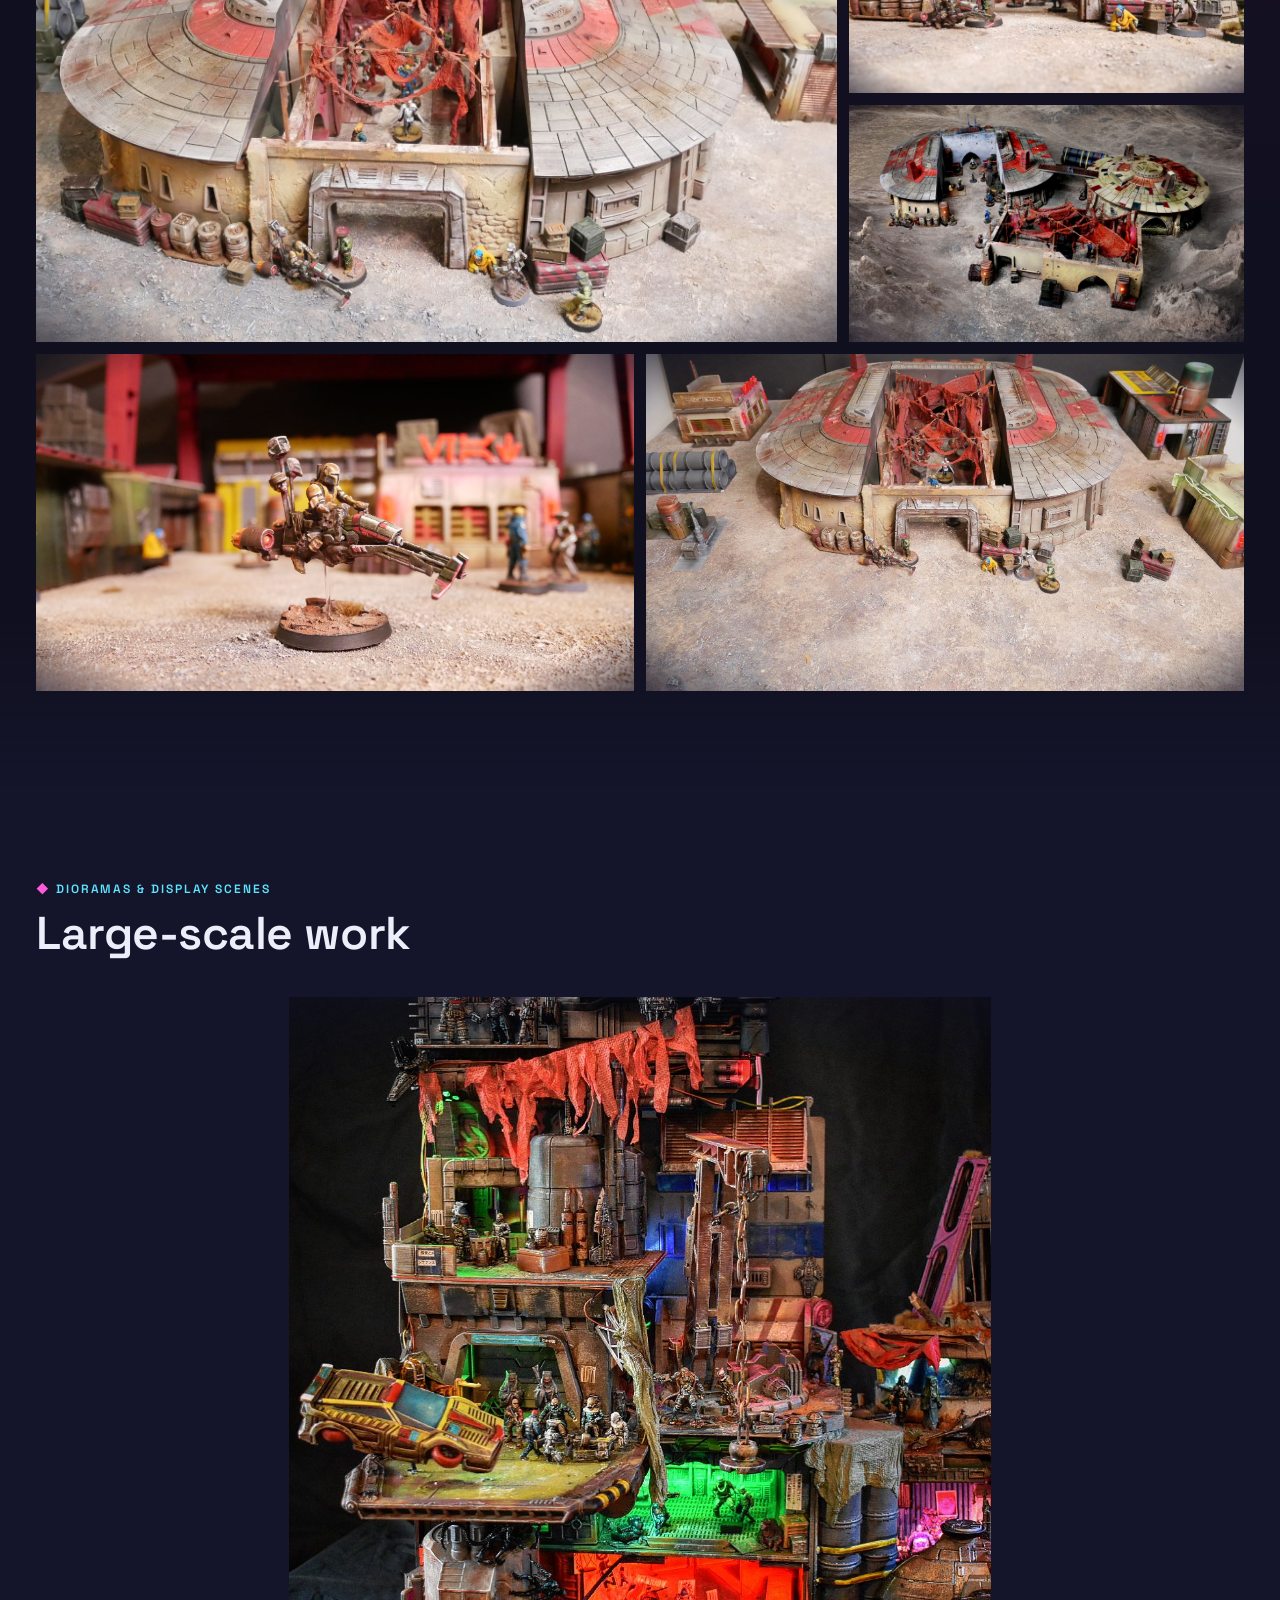
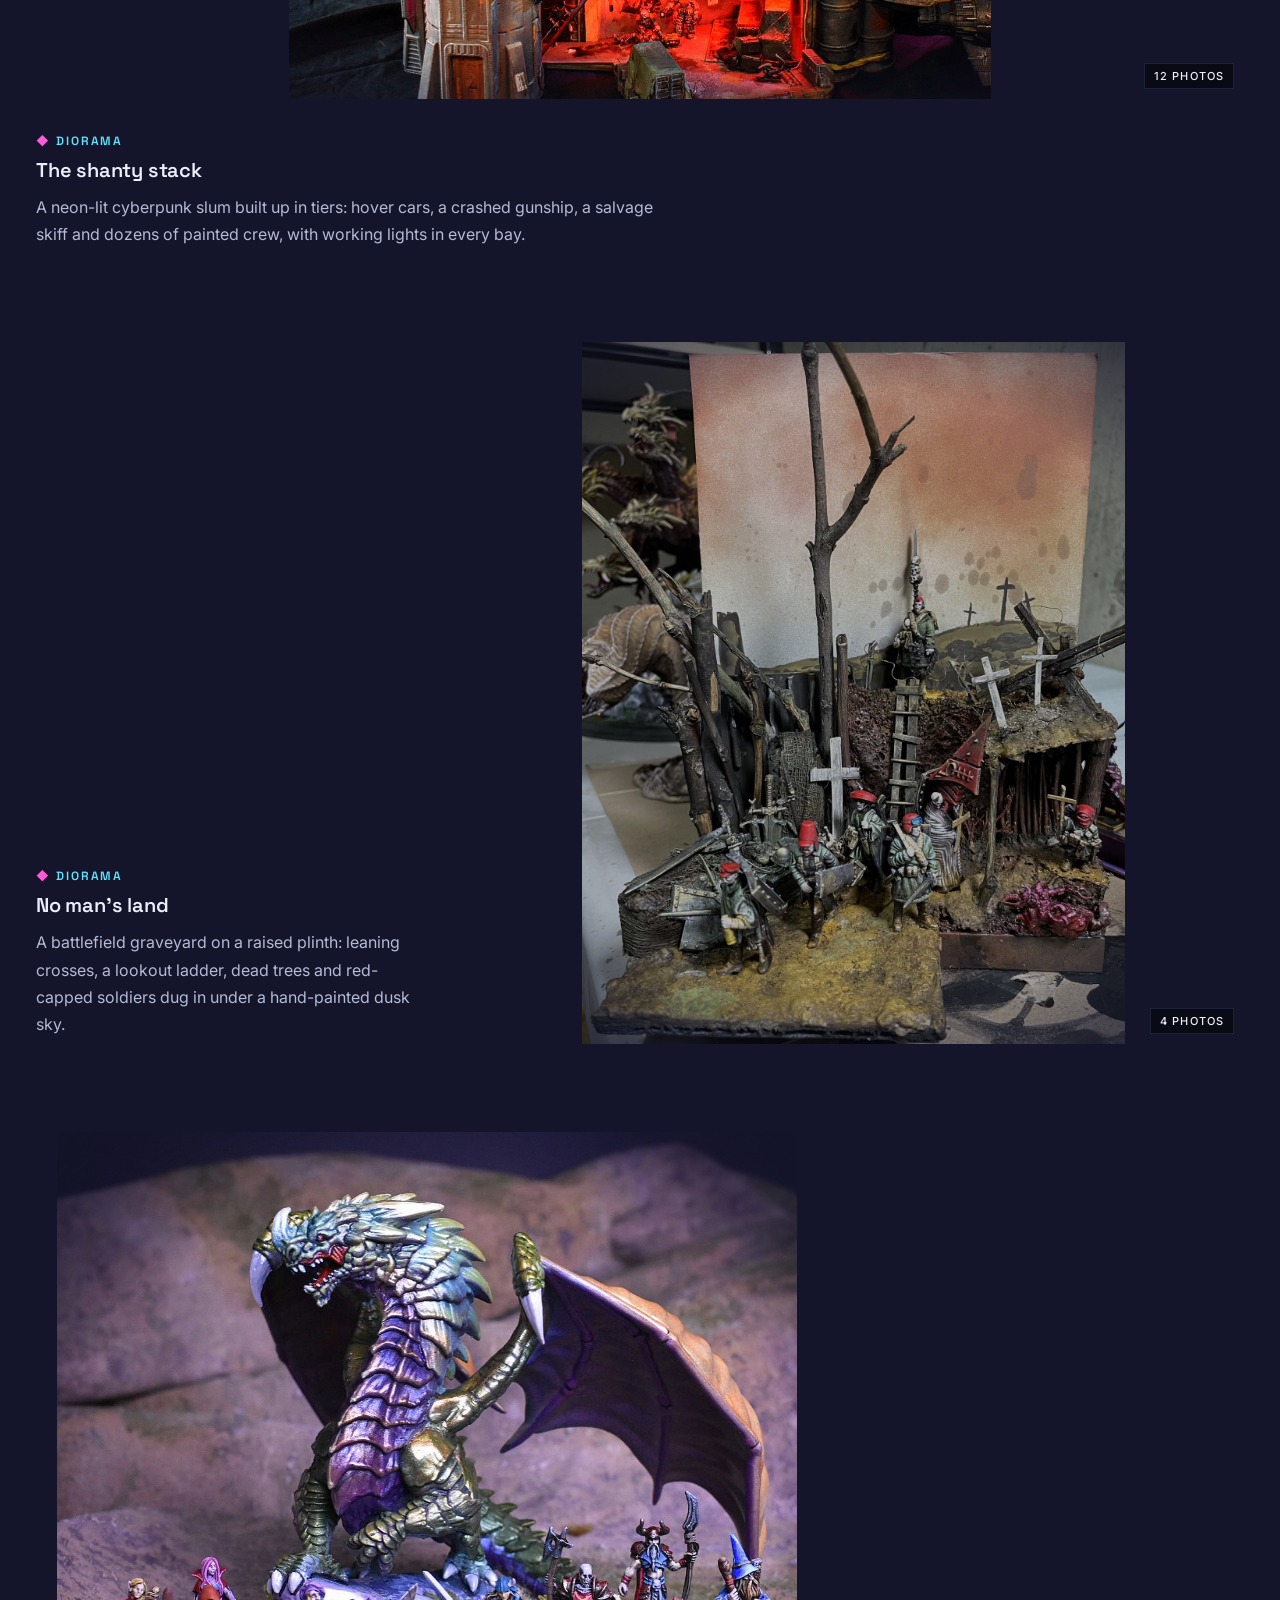
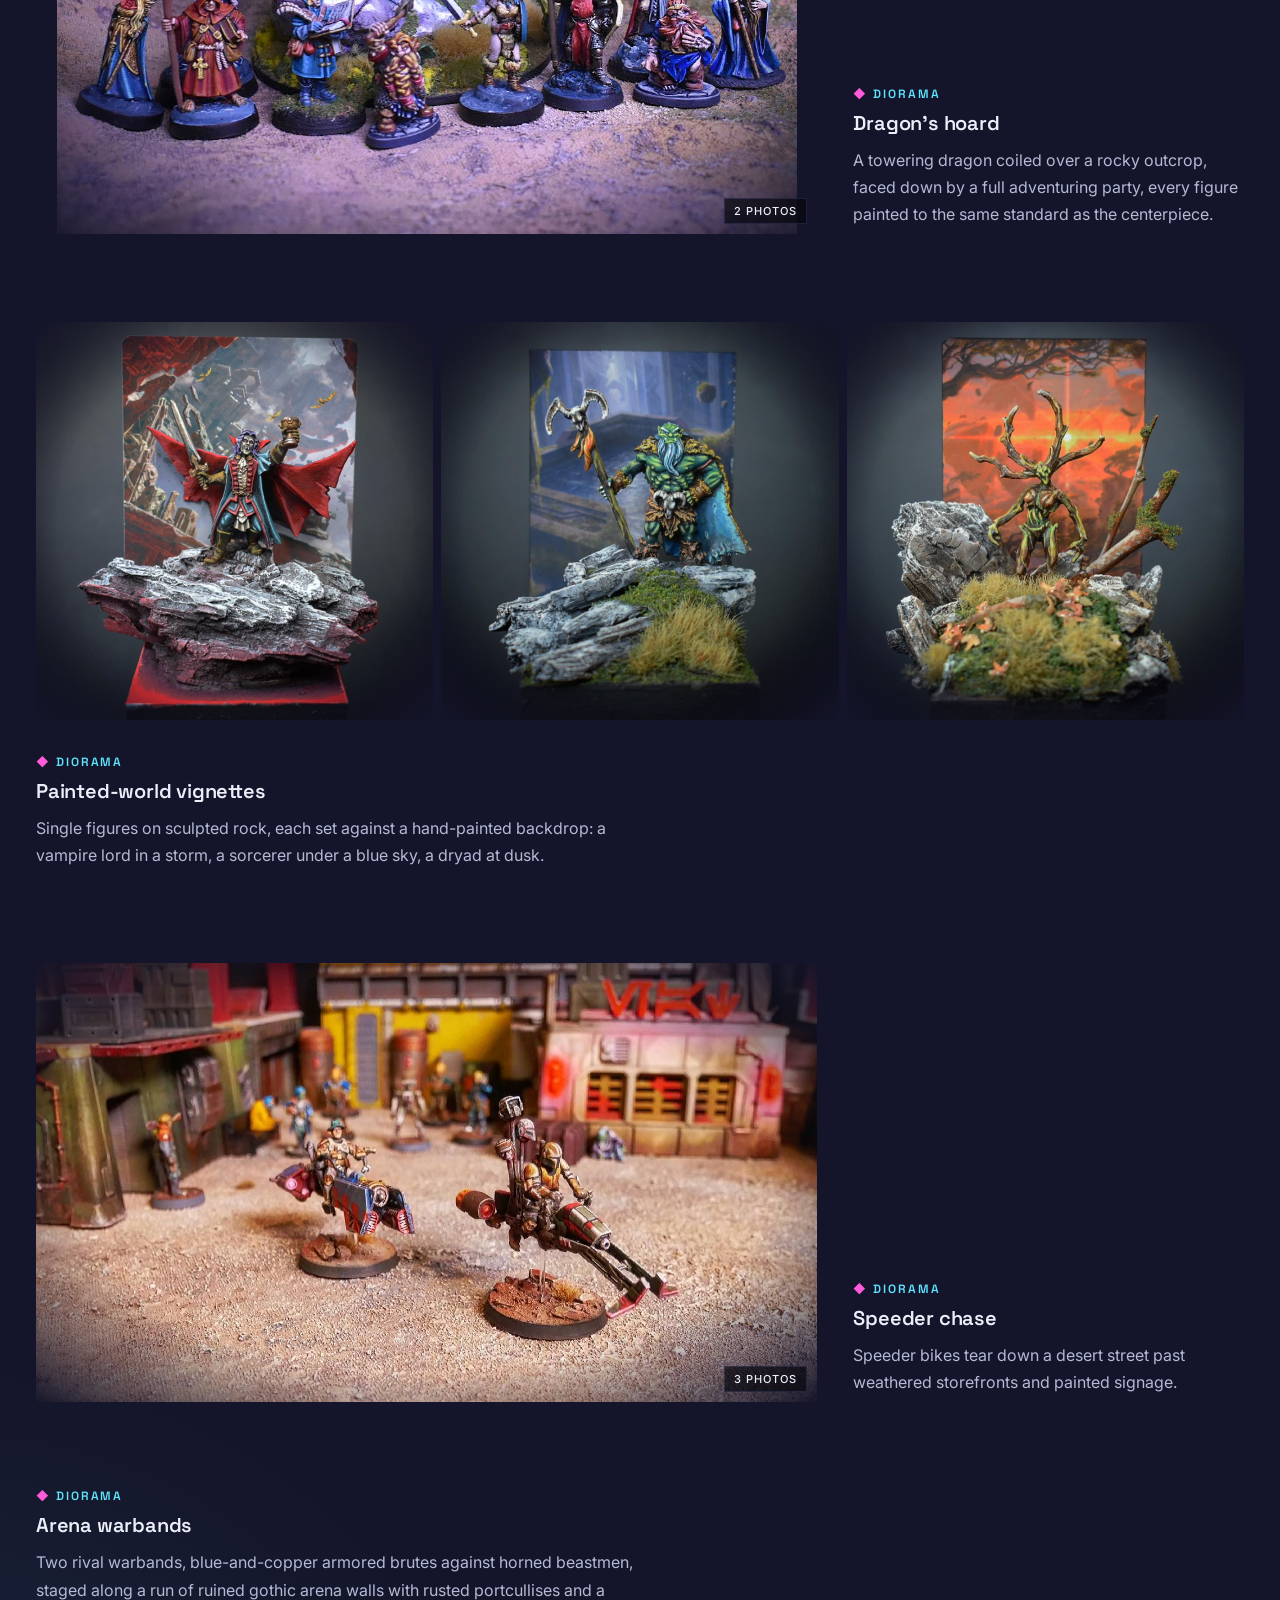
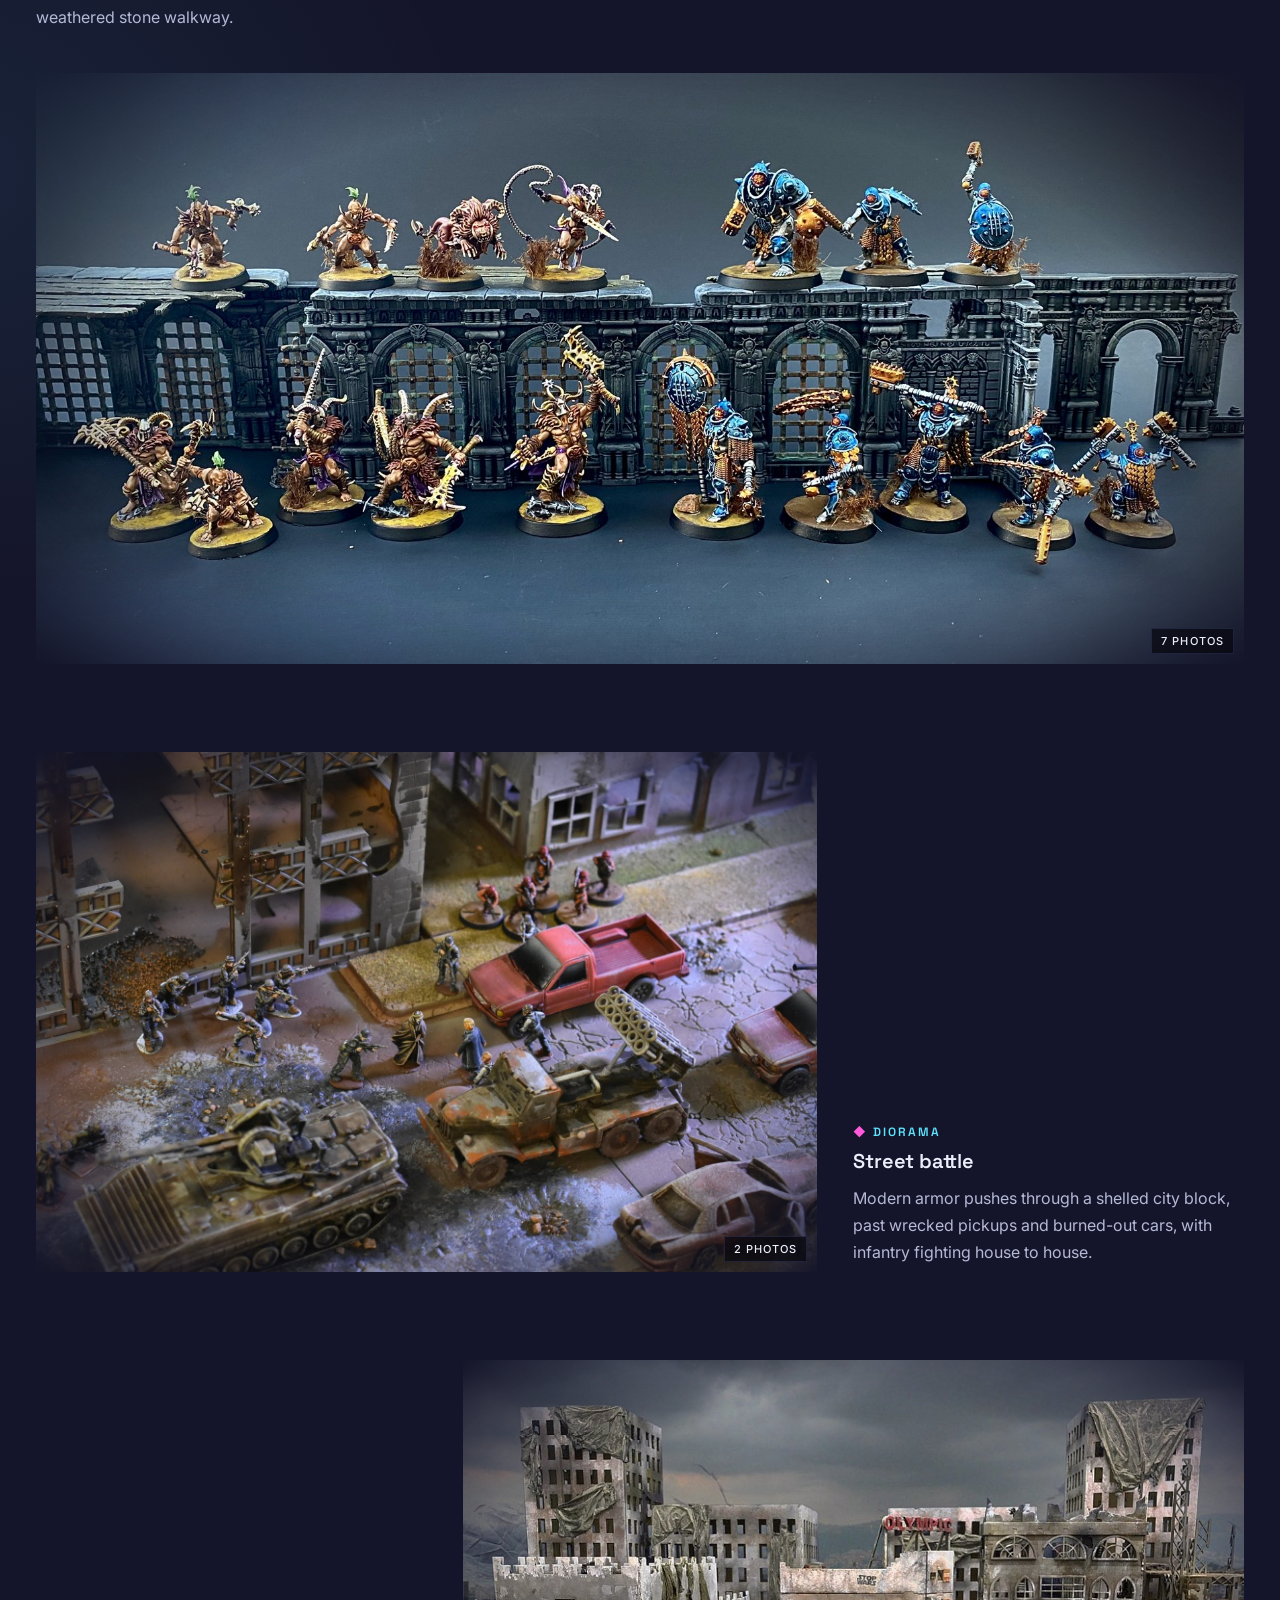
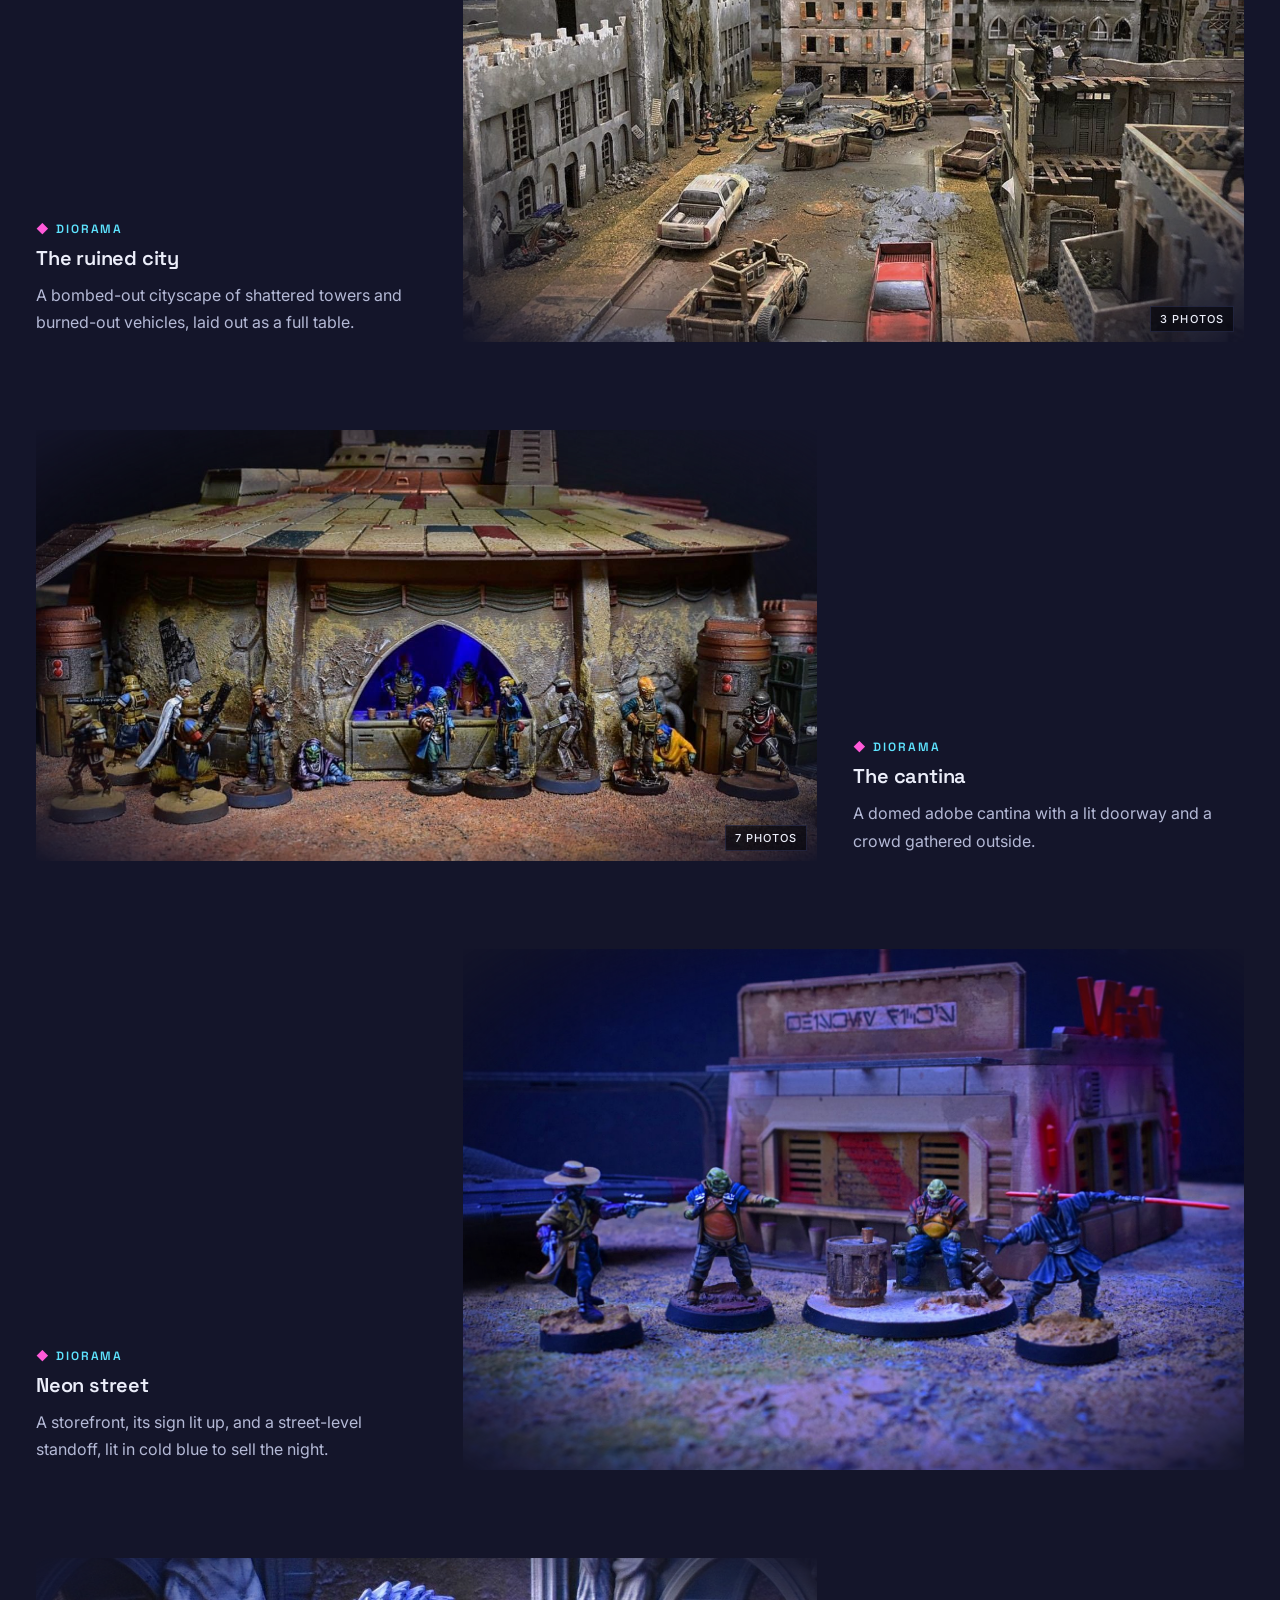
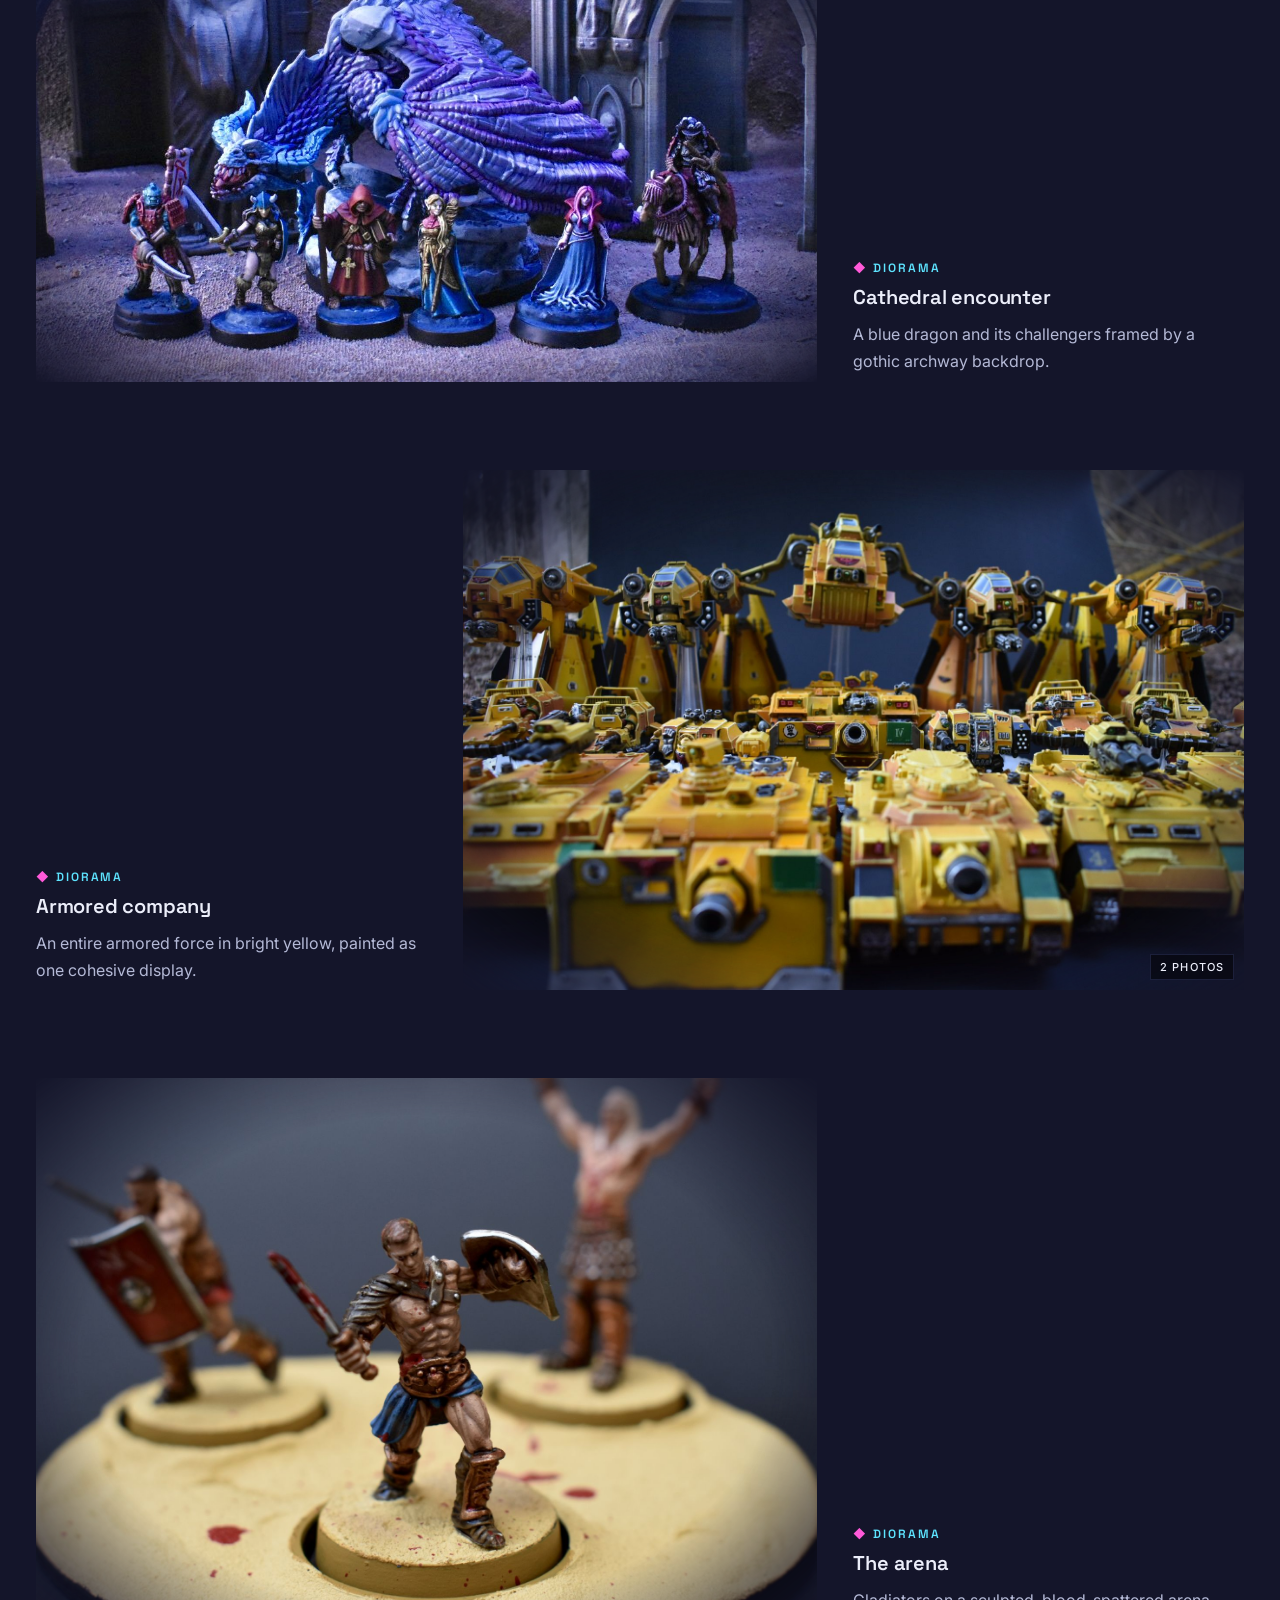
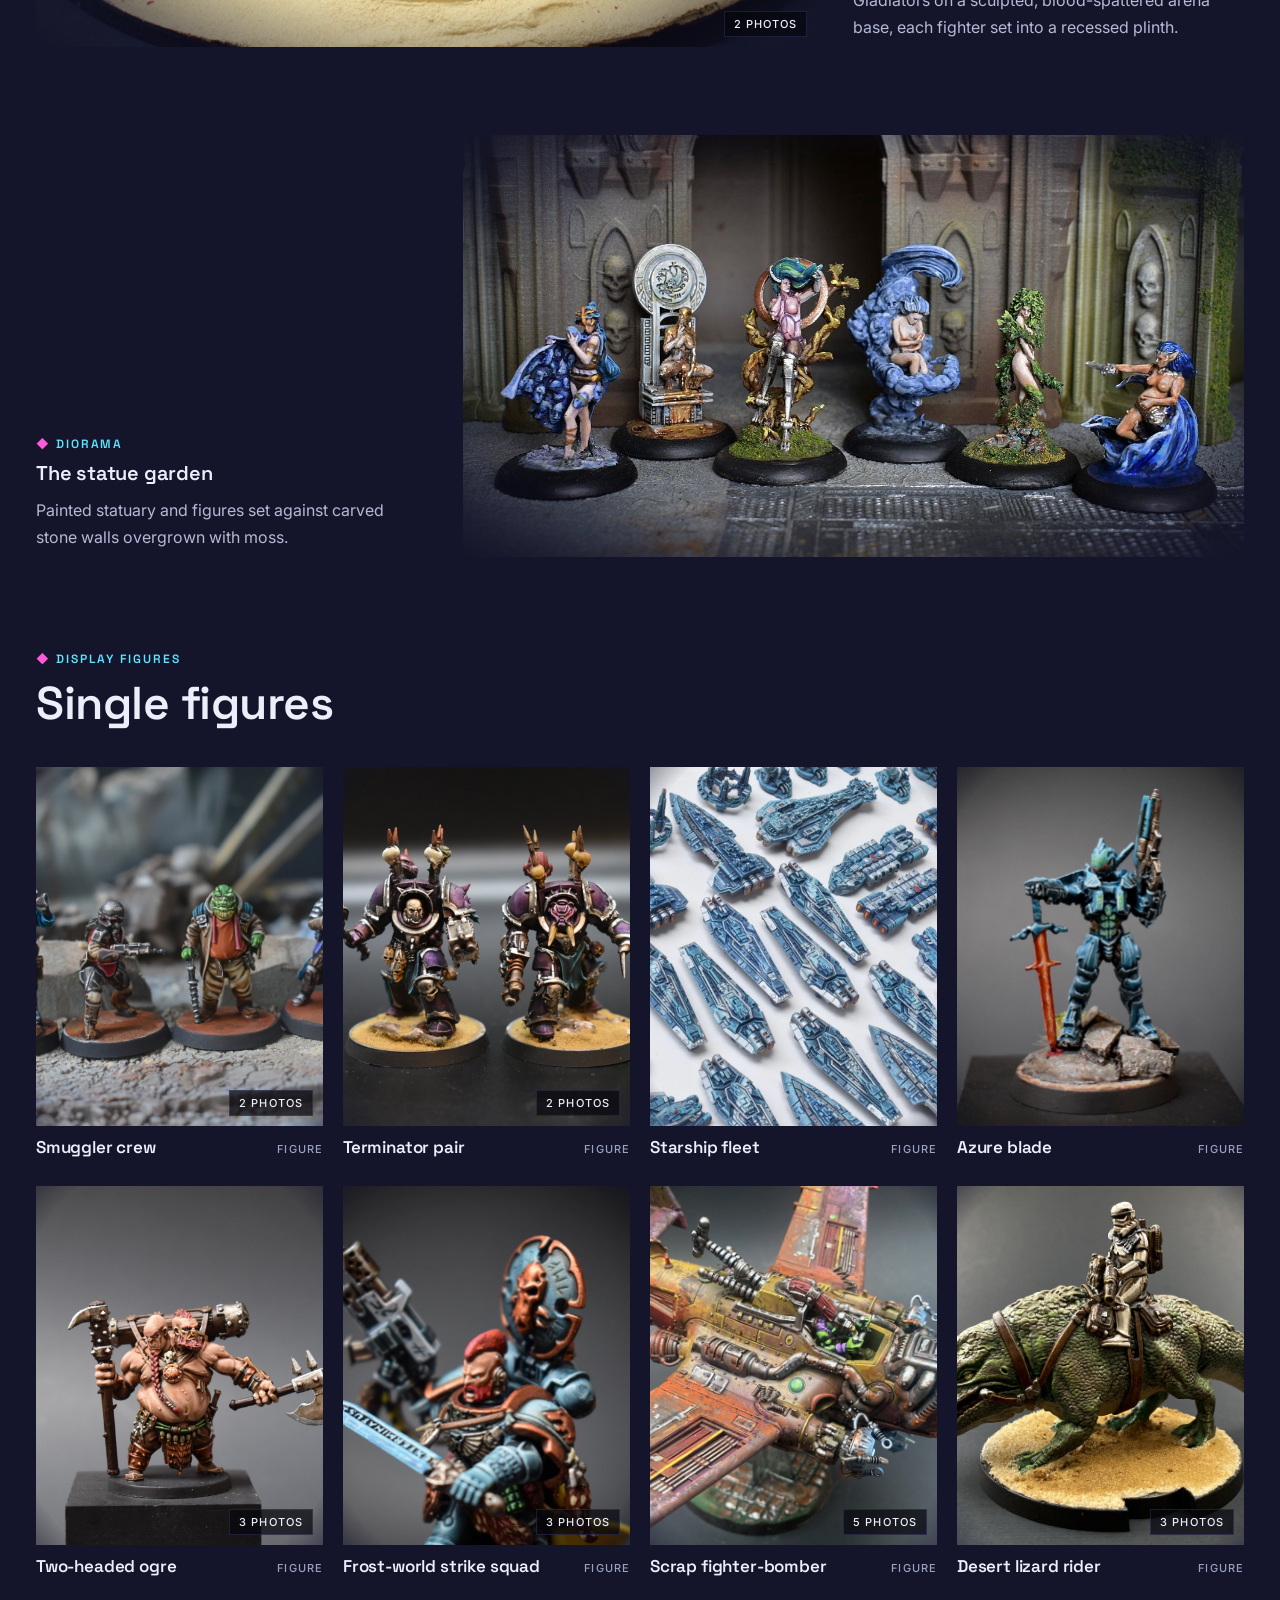
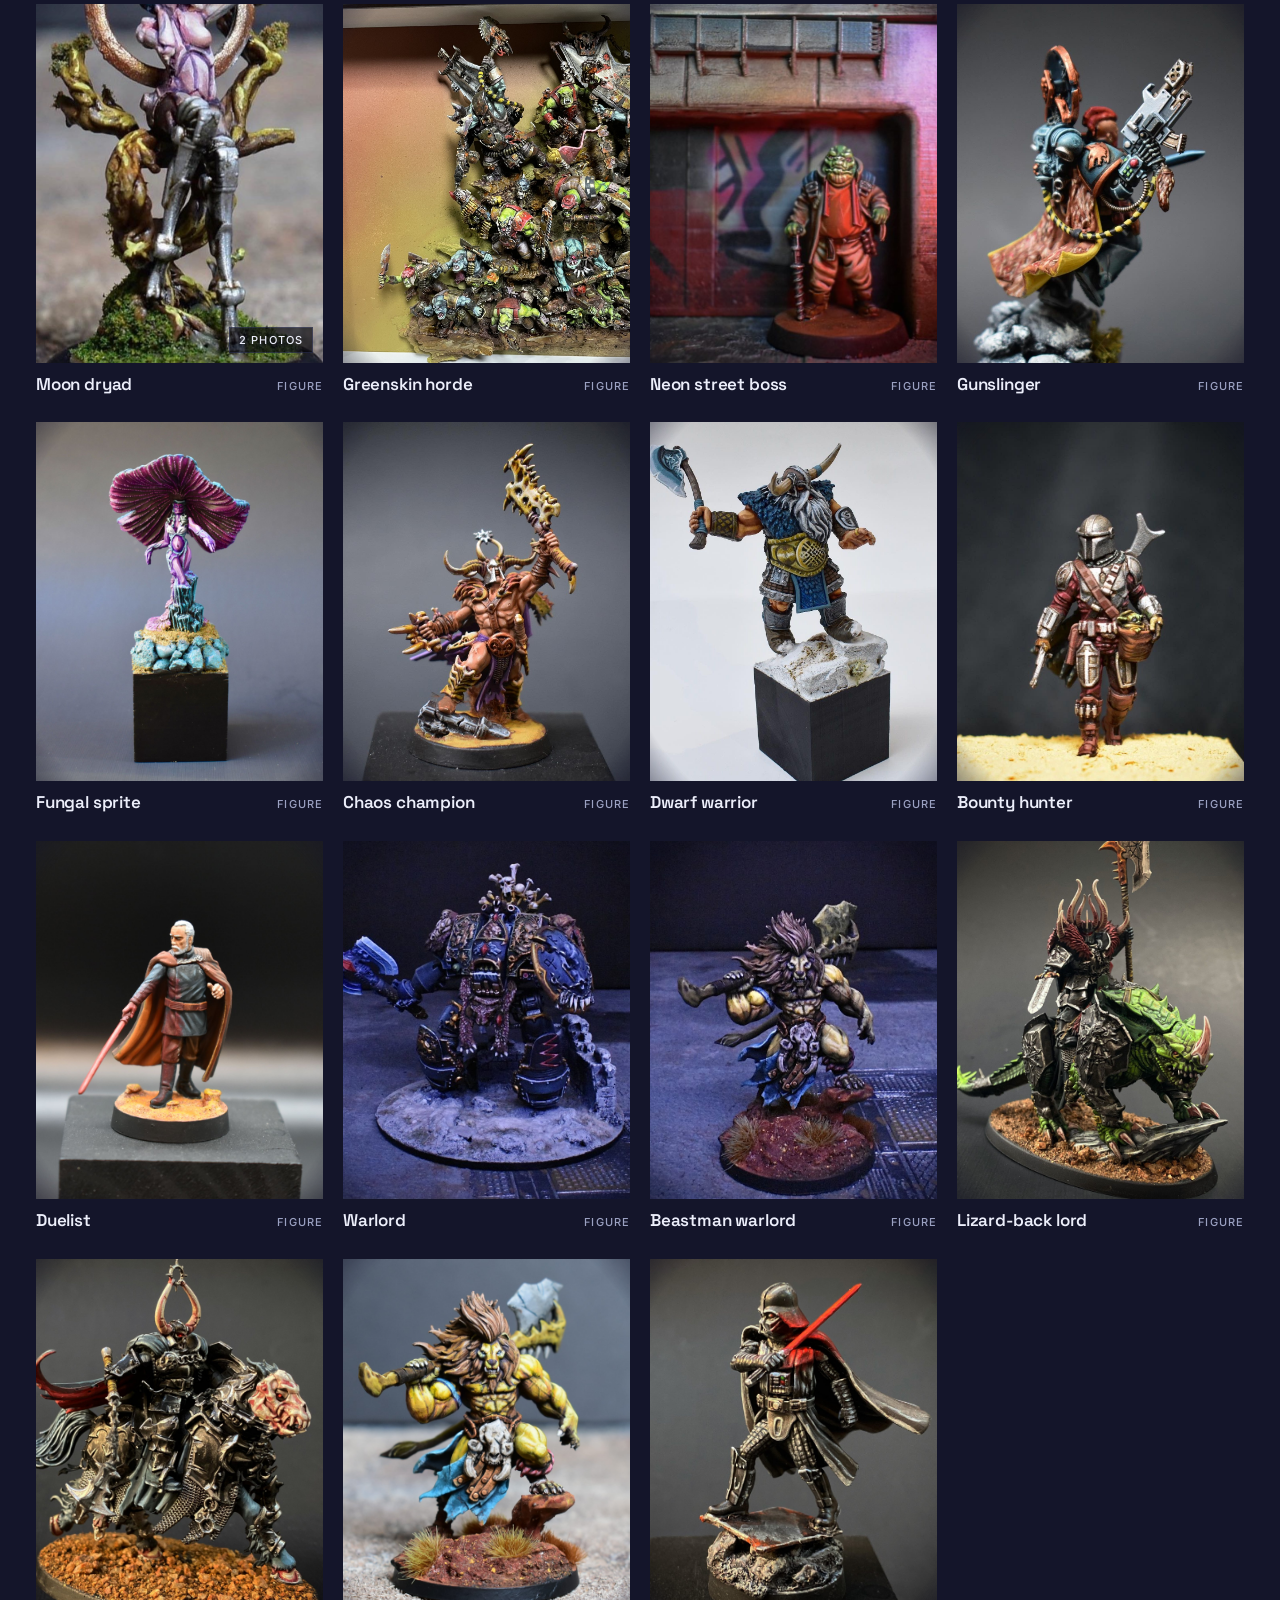
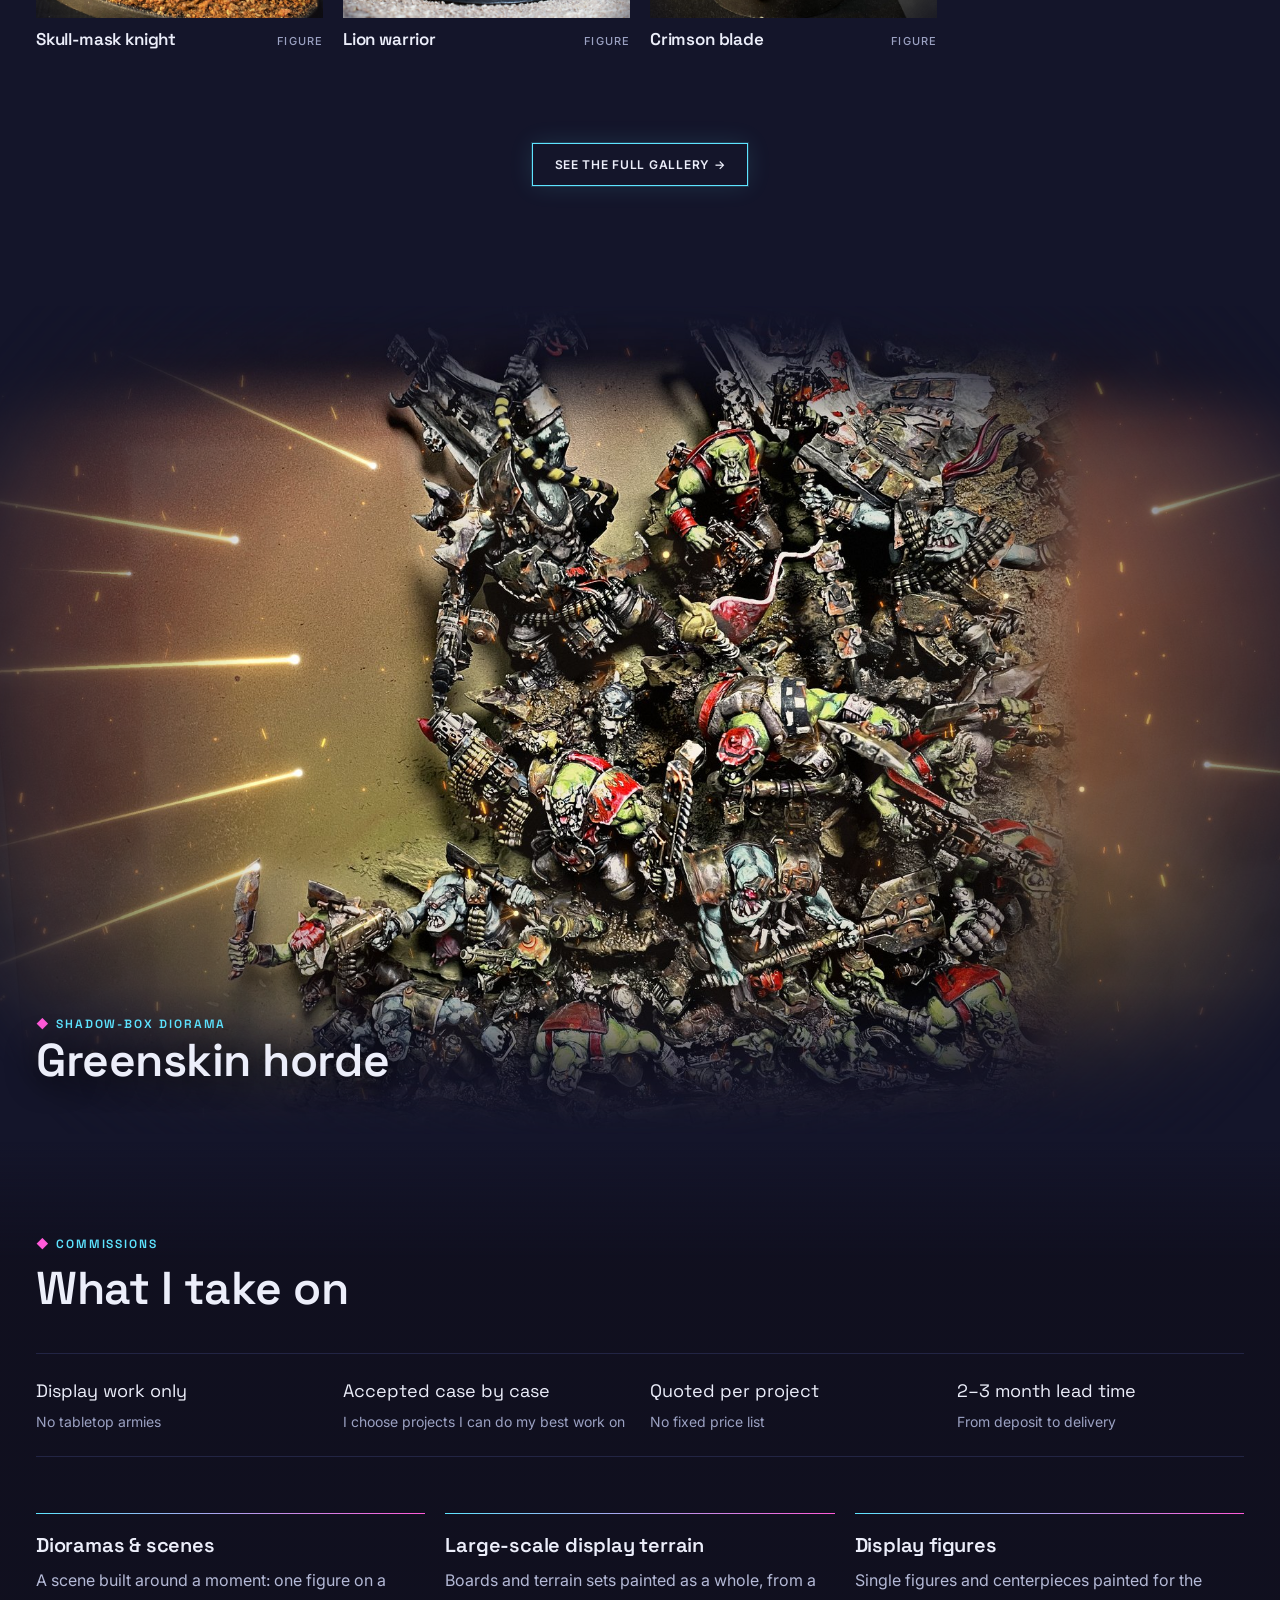
==== commit 8c8ed841: "Blend cantina exterior into hero; market-table photo in About Co-Authored-By: Claude Opus 5.5 <norep" ====
--- a/index.html
+++ b/index.html
@@ -171,10 +171,7 @@
 
 <section id="teaching"><div class="wrap">
   <div class="sec-head"><div><span class="eyebrow">Classes &amp; coaching</span><h2>Learn at the bench</h2></div></div>
-  <div class="teach-pair">
   <button class="teach-photo" data-src="img/class-table.jpg" data-cap="Teaching table at a craft-studio class: Build · Sculpt · Paint"><img src="img/class-table.jpg" alt="Evan's teaching table at a craft-studio class, with painted miniatures and a Build Sculpt Paint display" loading="lazy" width="1440" height="1244"></button>
-  <button class="teach-photo" data-src="img/market-table.jpg" data-cap="Painting live at a maker market, with workshop sign-ups at the table"><img src="img/market-table.jpg" alt="Evan painting a miniature live at a market table, with an Ask me about my workshops sign" loading="lazy" width="1024" height="1024"></button>
-  </div>
   <div class="offer" style="margin-bottom:0">
     <article><h3>Classes</h3><p>Small-group painting and terrain classes for shops, clubs and events. Topics range from display basing and weathering to building a diorama from scratch.</p></article>
     <article><h3>Virtual coaching</h3><p>One-on-one video sessions on your own piece. We go through color, contrast, composition and finish, with feedback you can use at your next sitting.</p></article>
@@ -183,7 +180,7 @@
 </div></section>
 
 <section id="about" style="padding-top:0"><div class="wrap about">
-  <img src="img/dragon-detail.jpg" alt="Close-up of a dragon's head with metallic scales" loading="lazy">
+  <img src="img/market-table.jpg" alt="Evan painting a miniature live at a market table, with an Ask me about my workshops sign" loading="lazy" width="1024" height="1024">
   <div class="body">
     <span class="eyebrow">About</span>
     <p>I'm Evan Lapka, a miniature artist working in Denver, Colorado.</p>
--- a/styles.css
+++ b/styles.css
@@ -282,3 +282,4 @@
 .teach-pair .teach-photo img{height:min(40vw,440px)!important}
 .teach-pair .teach-photo:last-child img{object-position:50% 50%}
 @media(max-width:700px){.teach-pair{grid-template-columns:1fr}.teach-pair .teach-photo img{height:min(70vw,380px)!important}}
+.about img{height:auto!important;aspect-ratio:1/1;object-fit:cover;object-position:60% 50%}
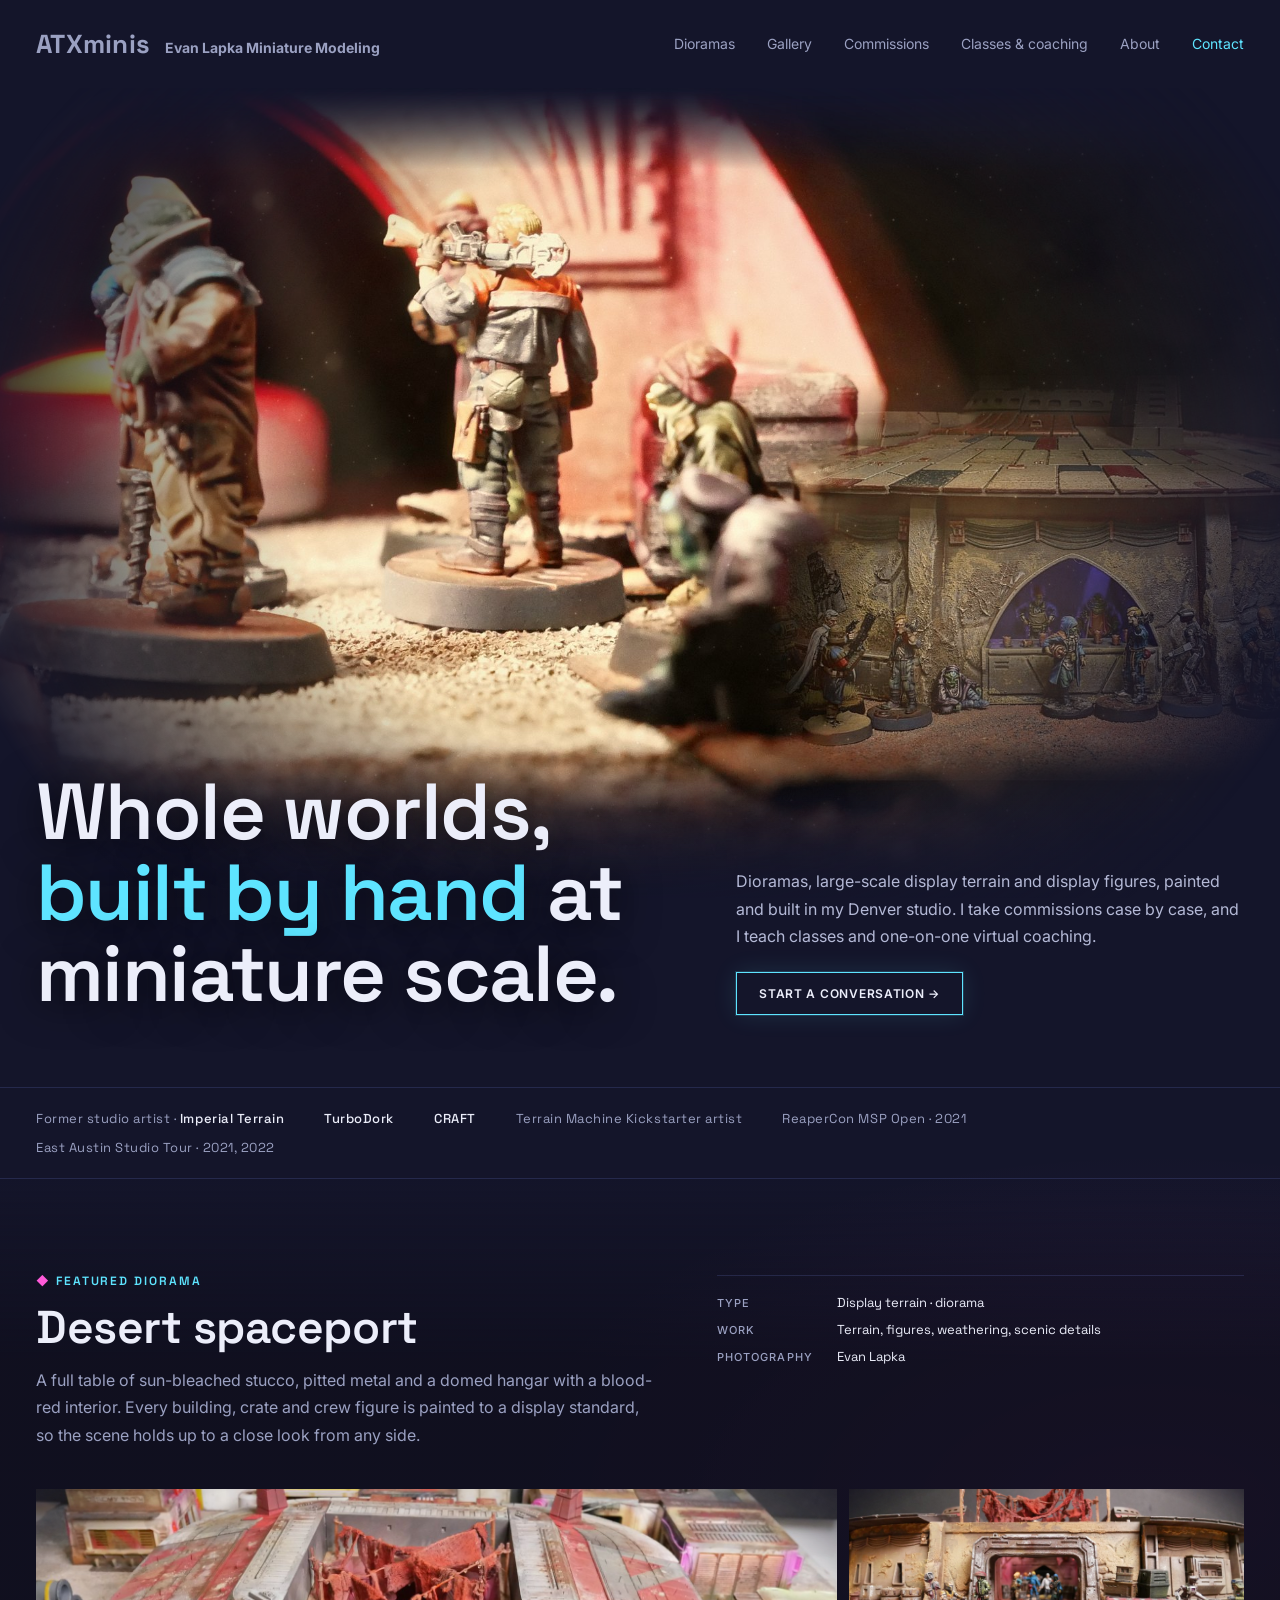
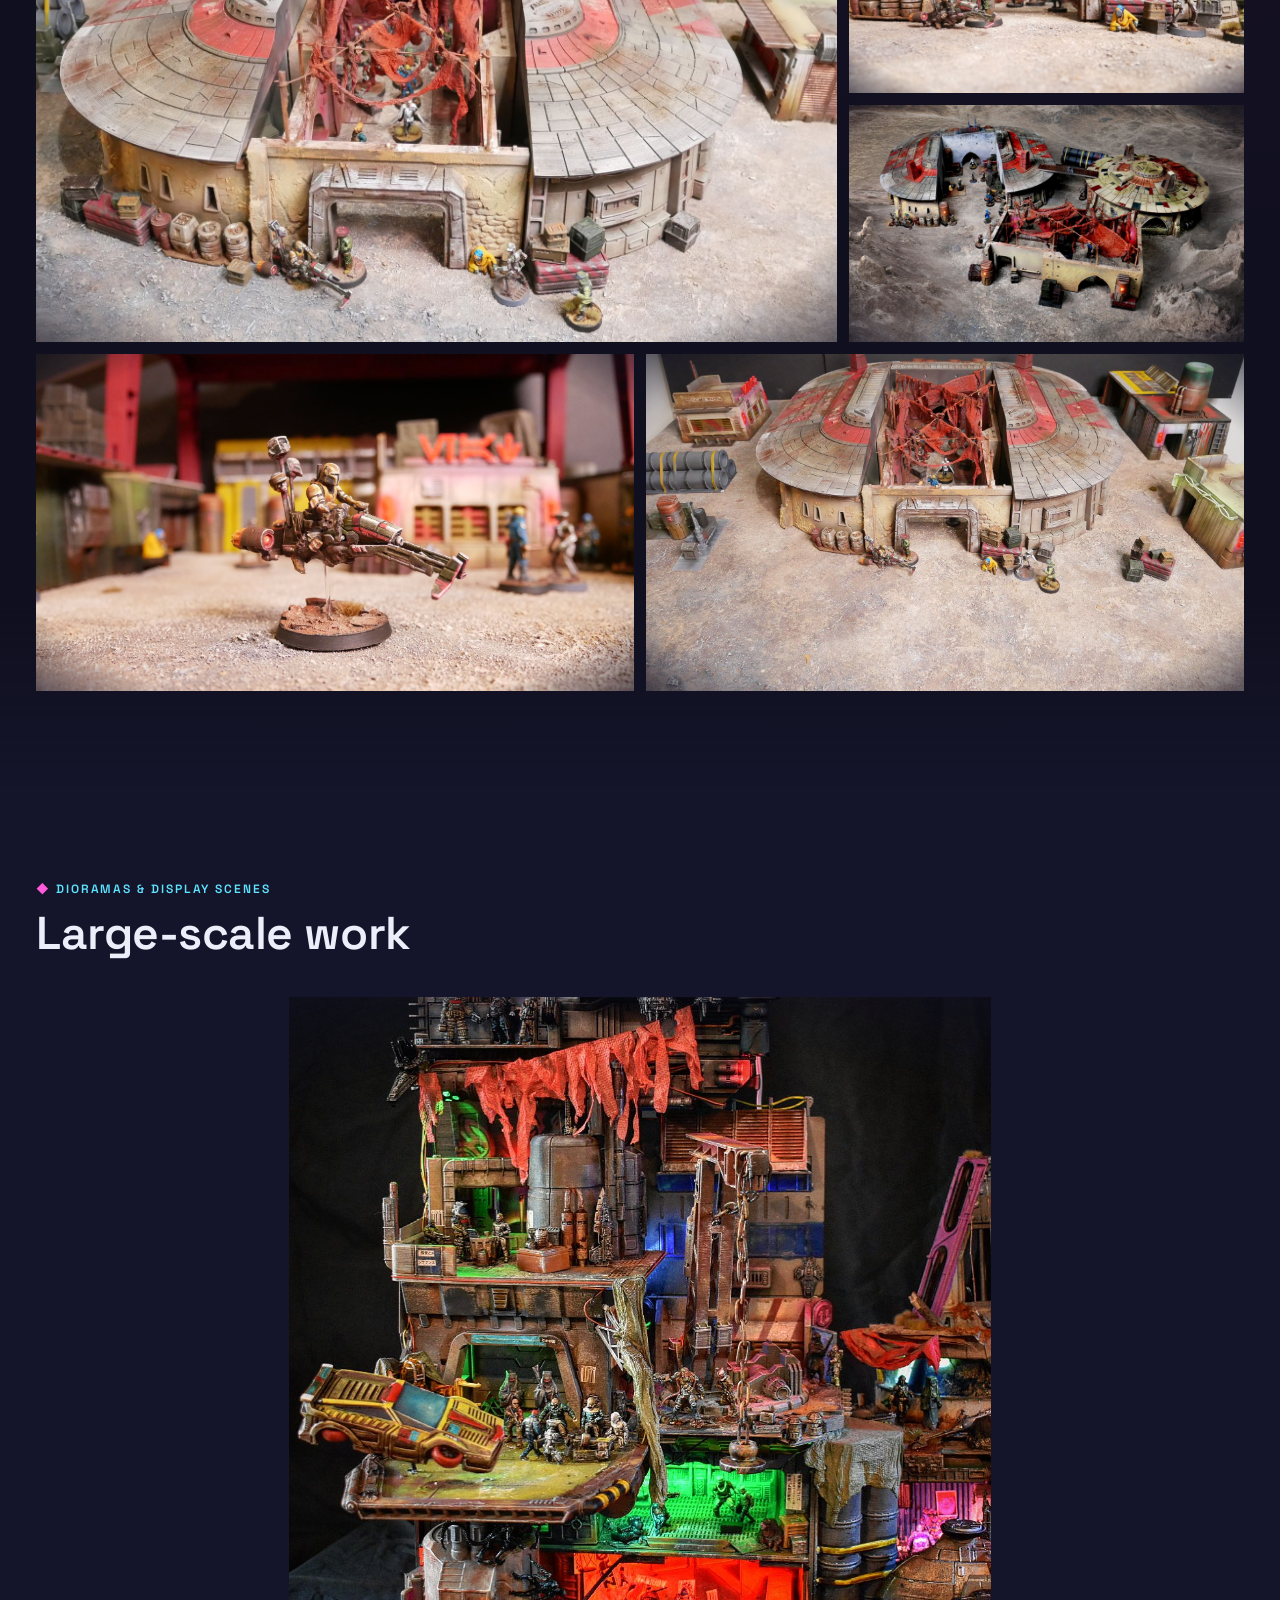
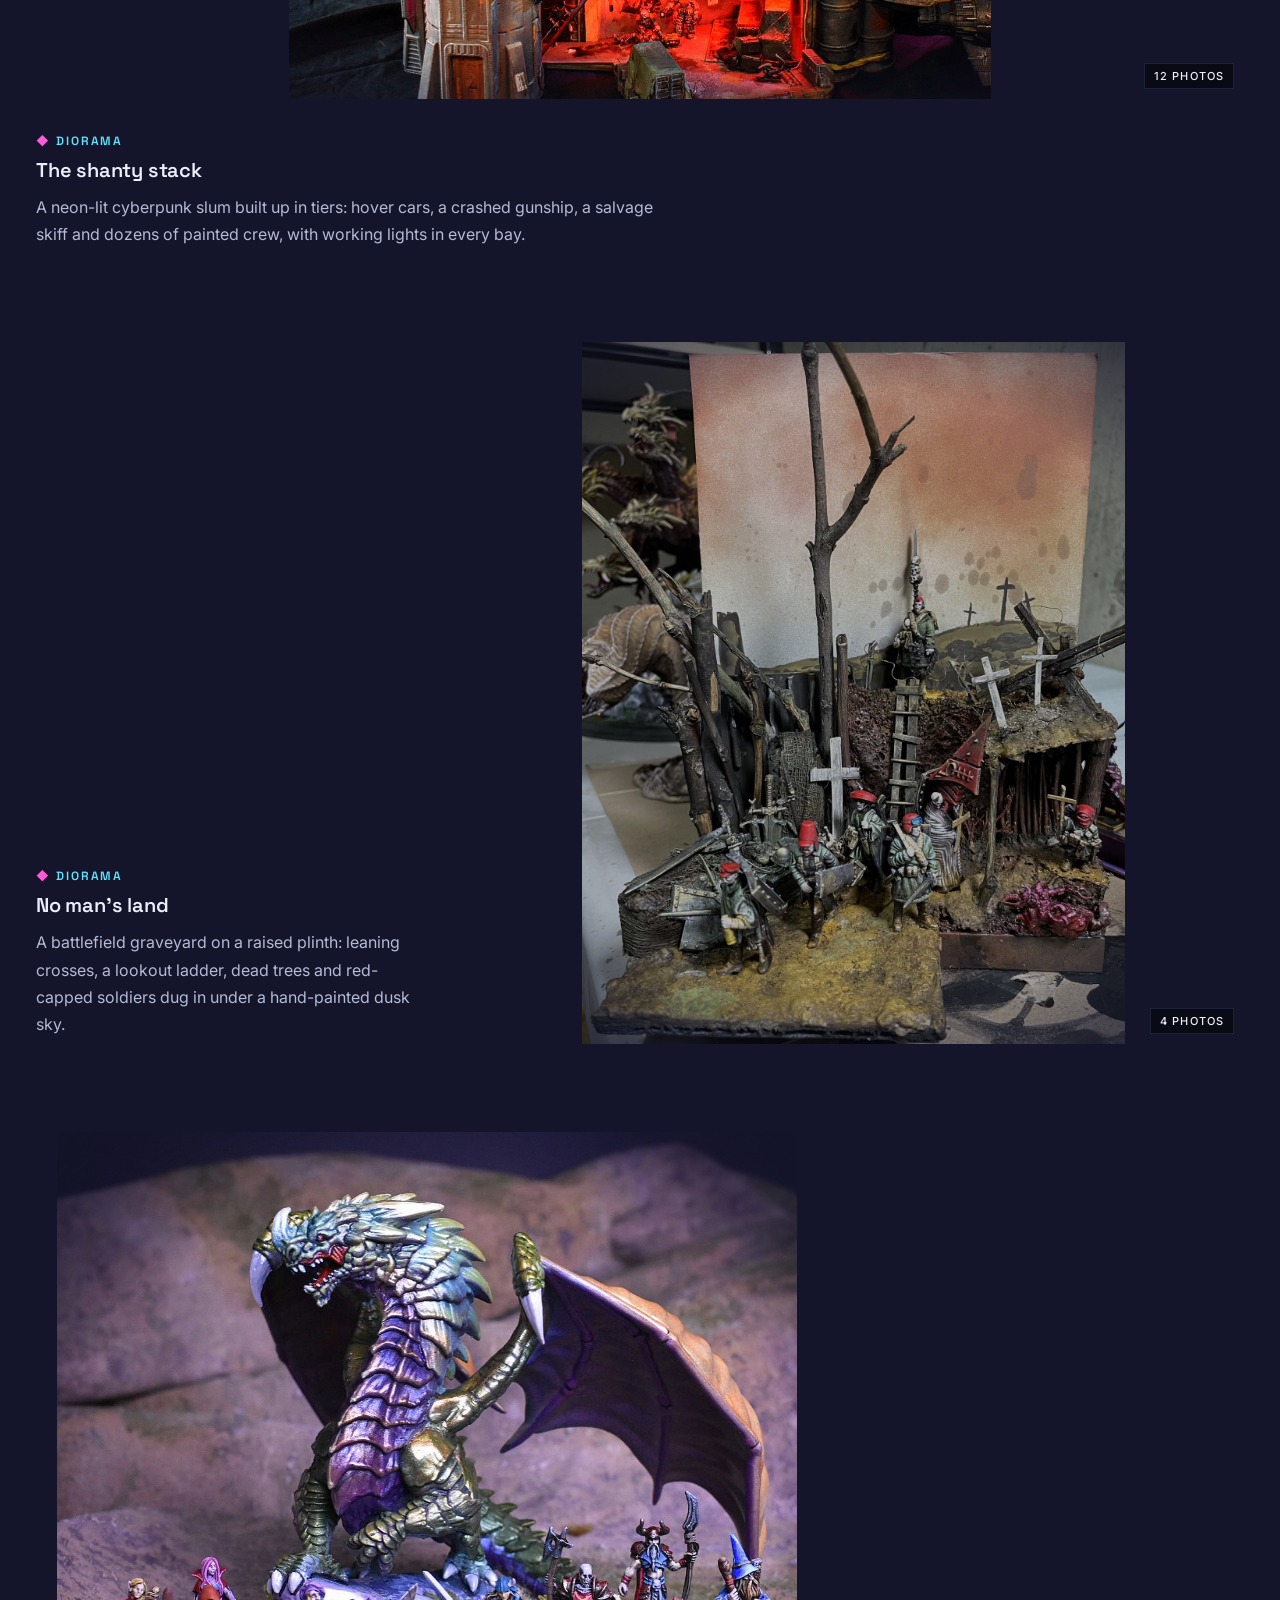
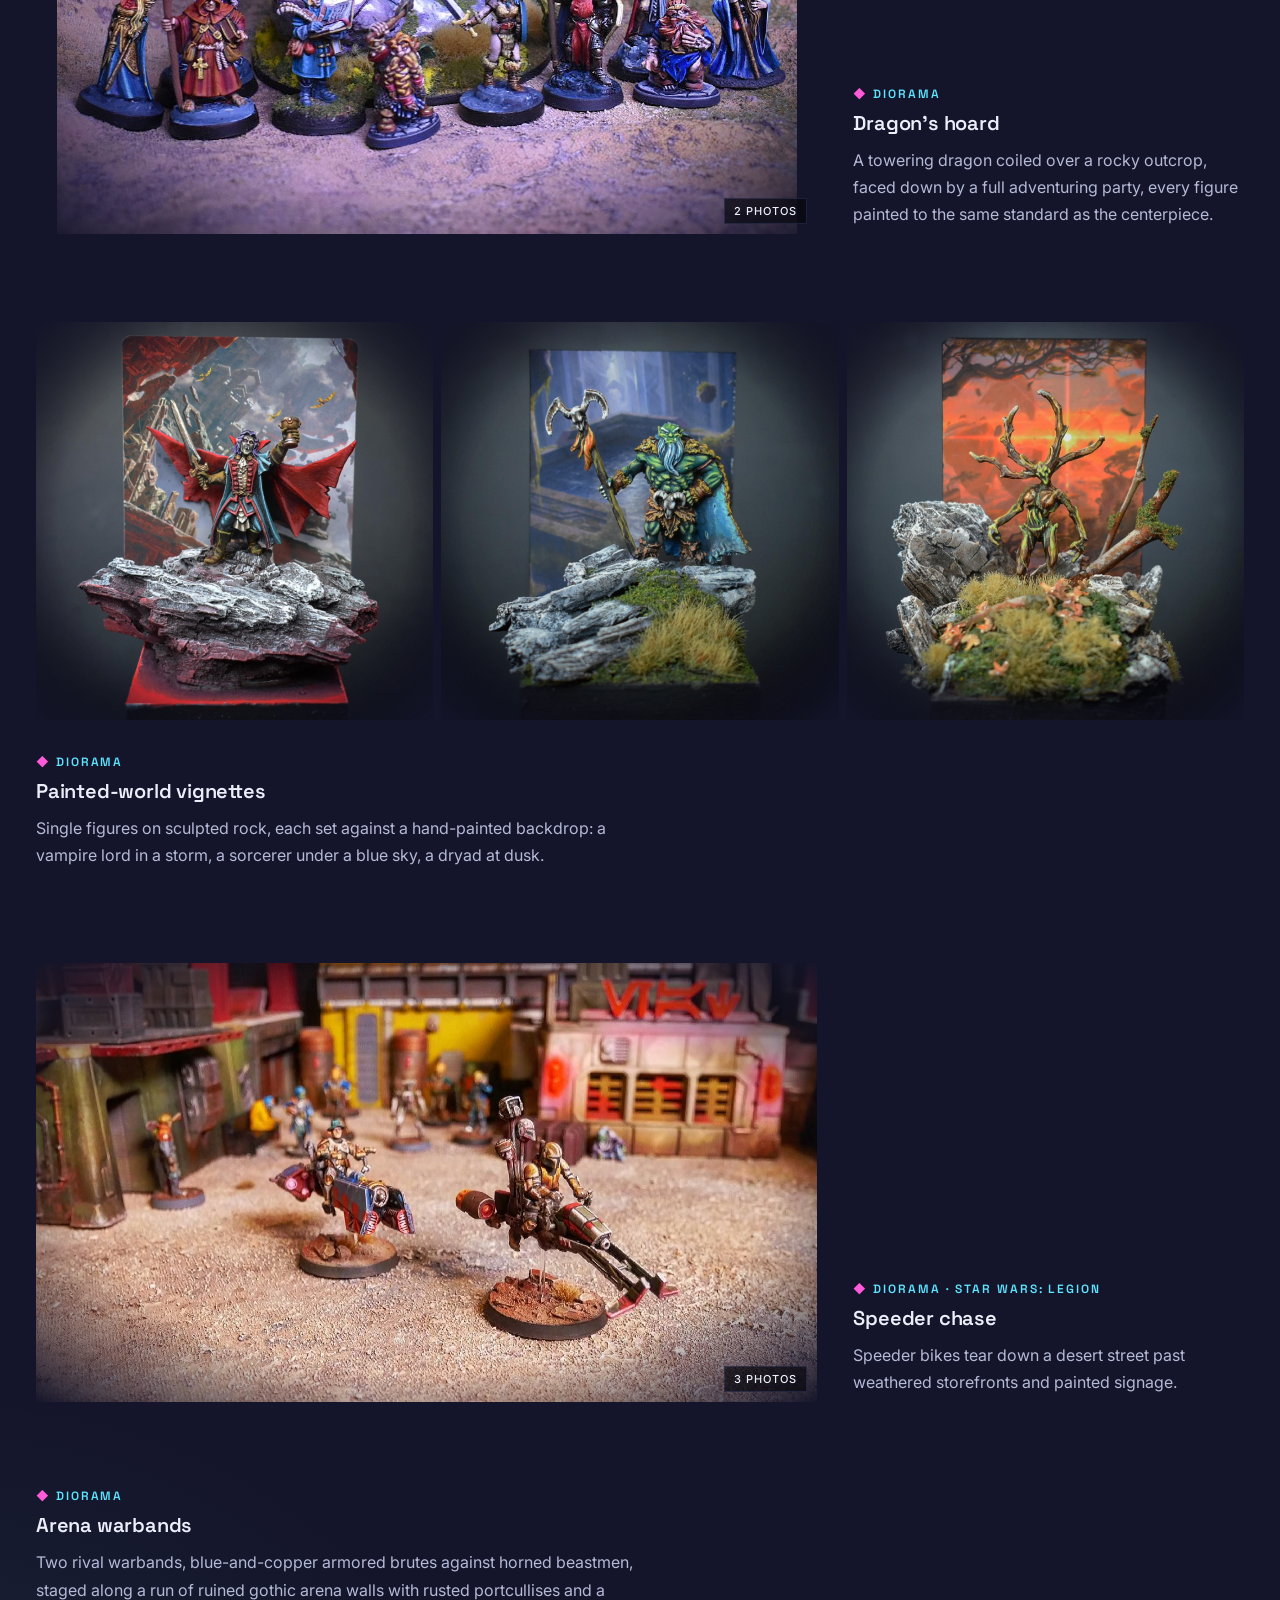
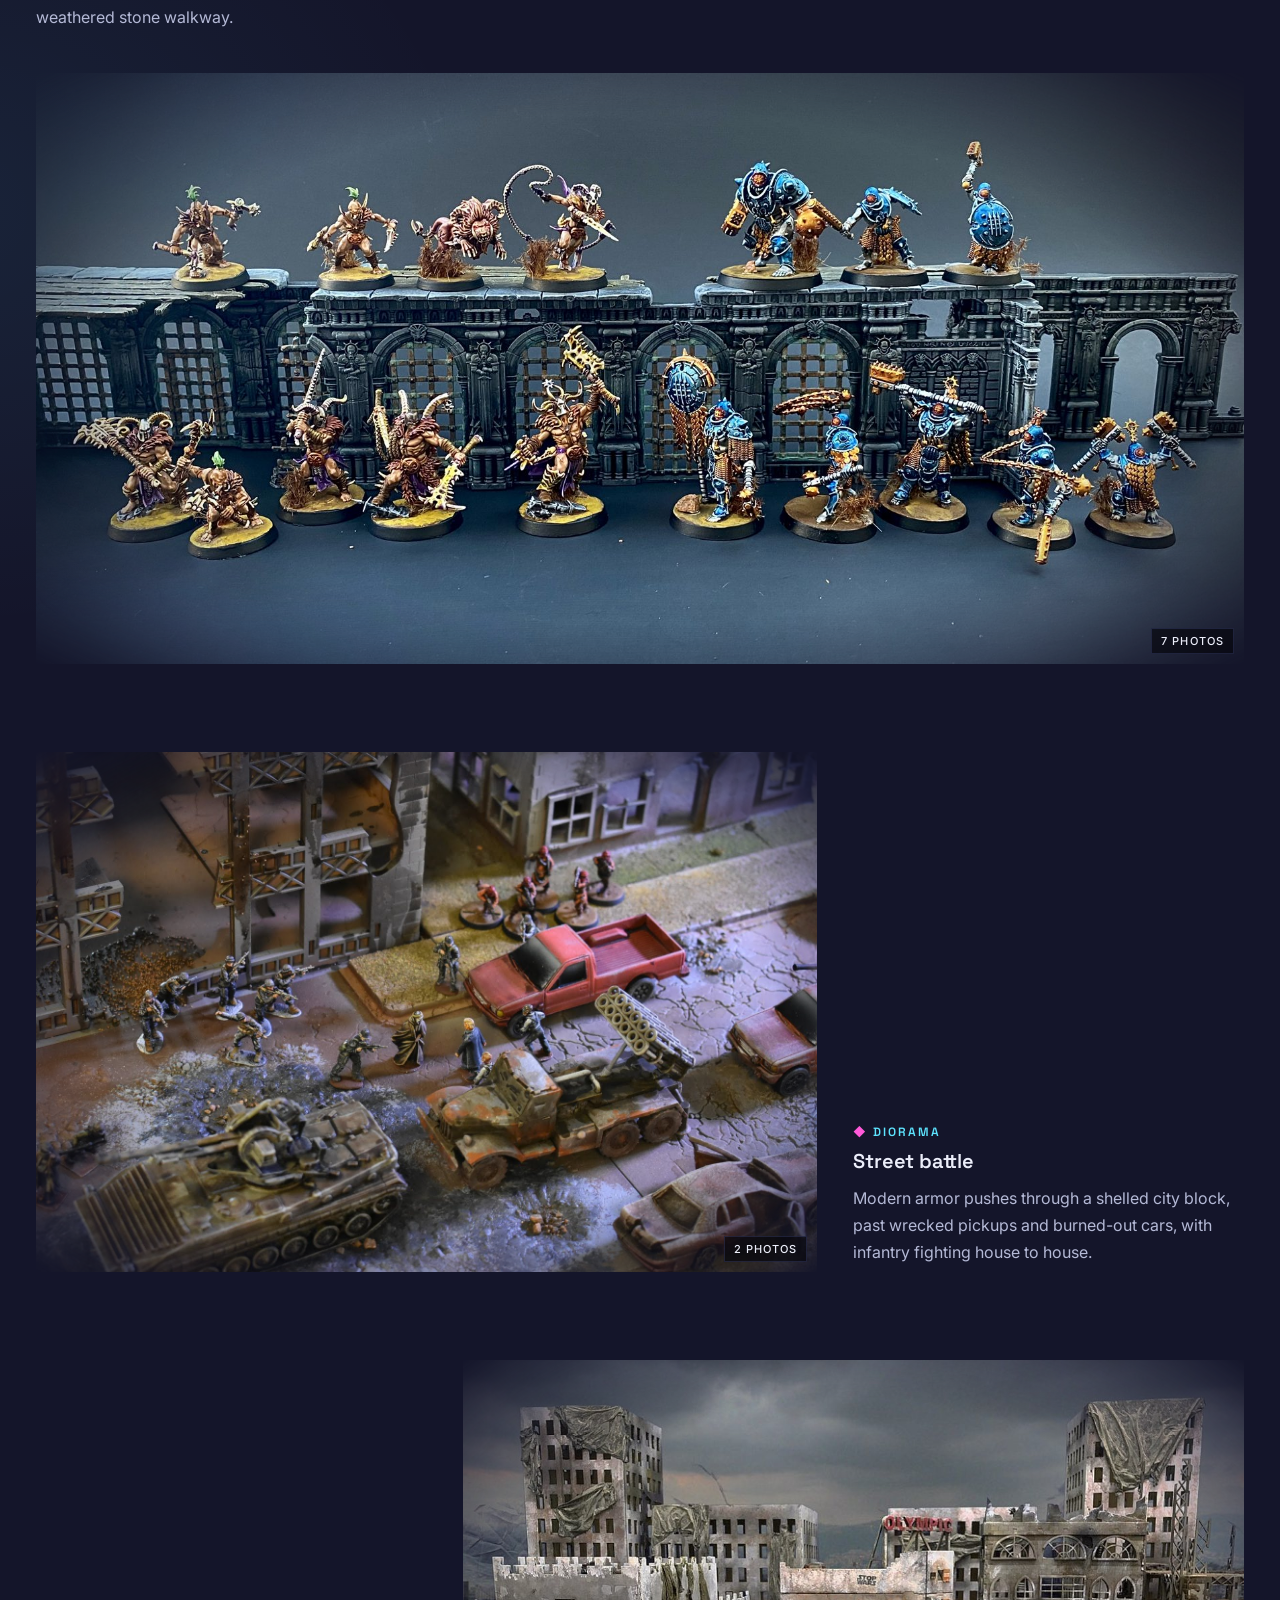
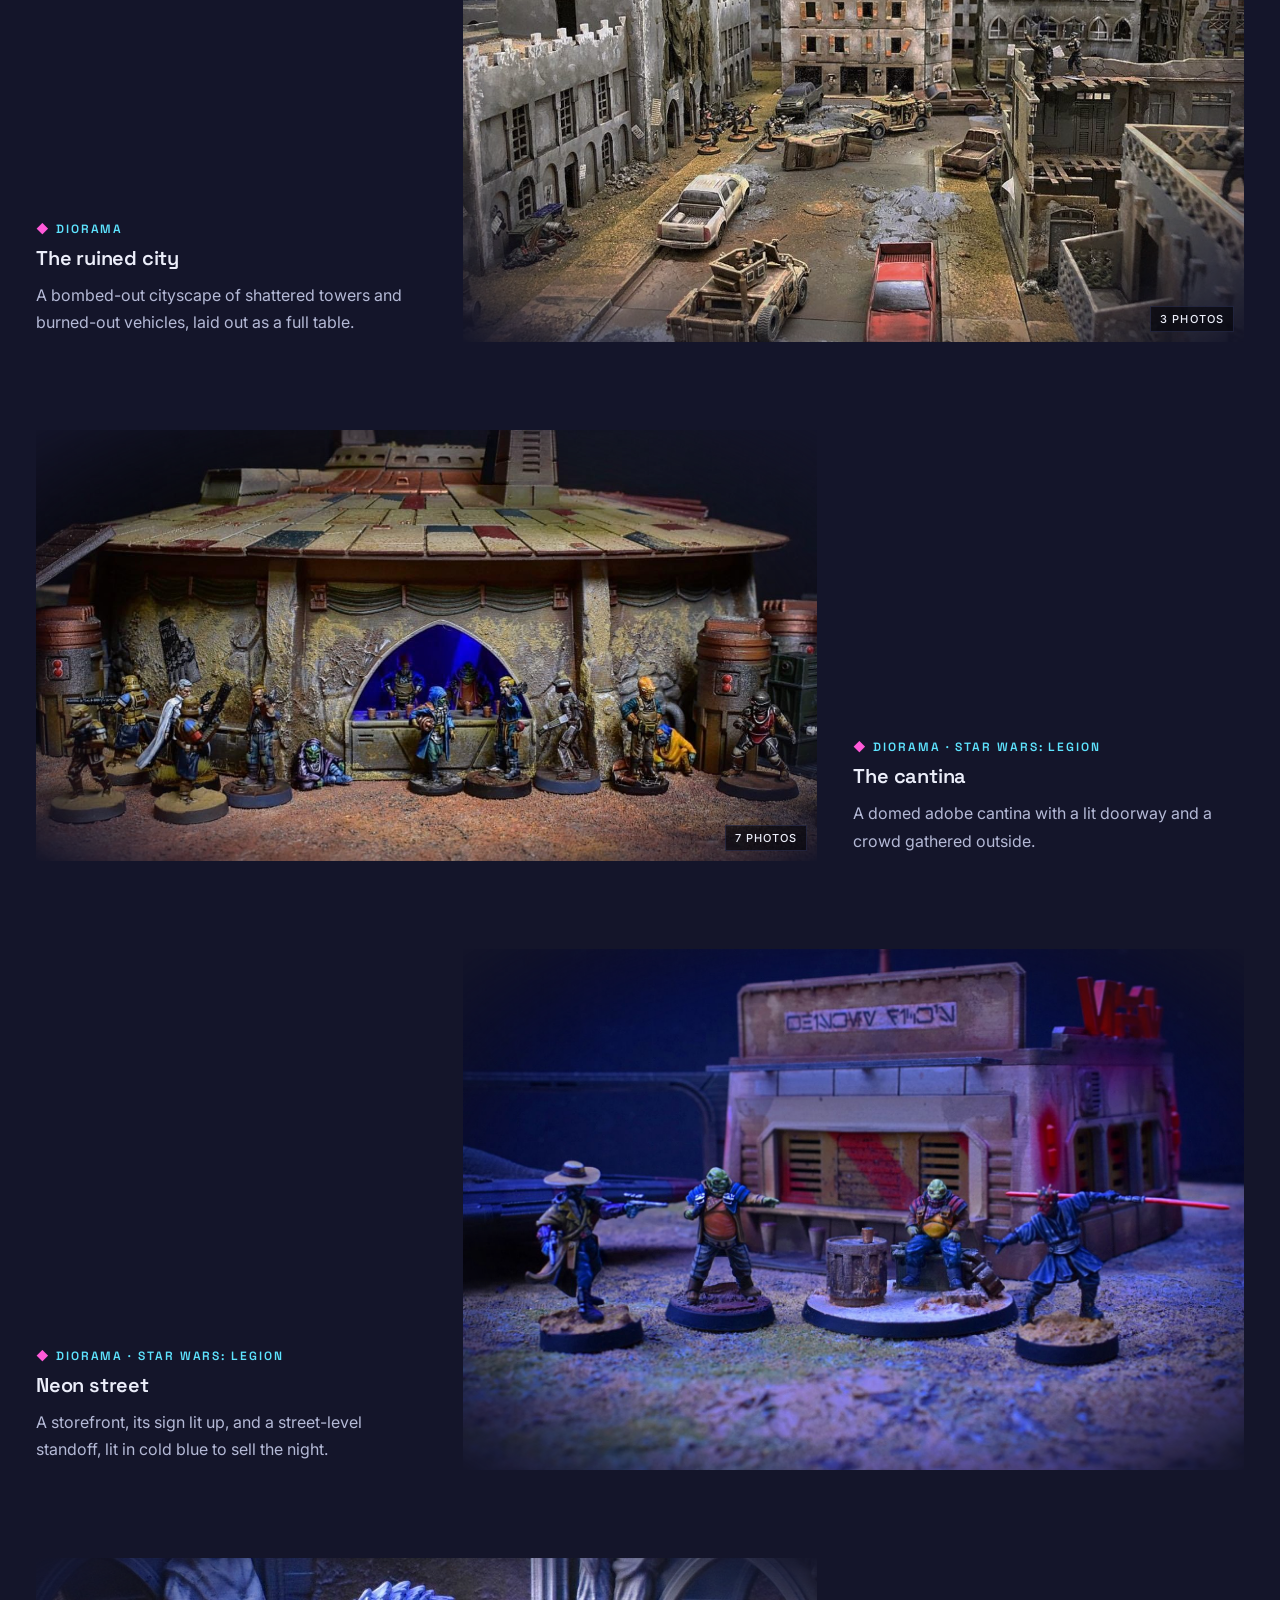
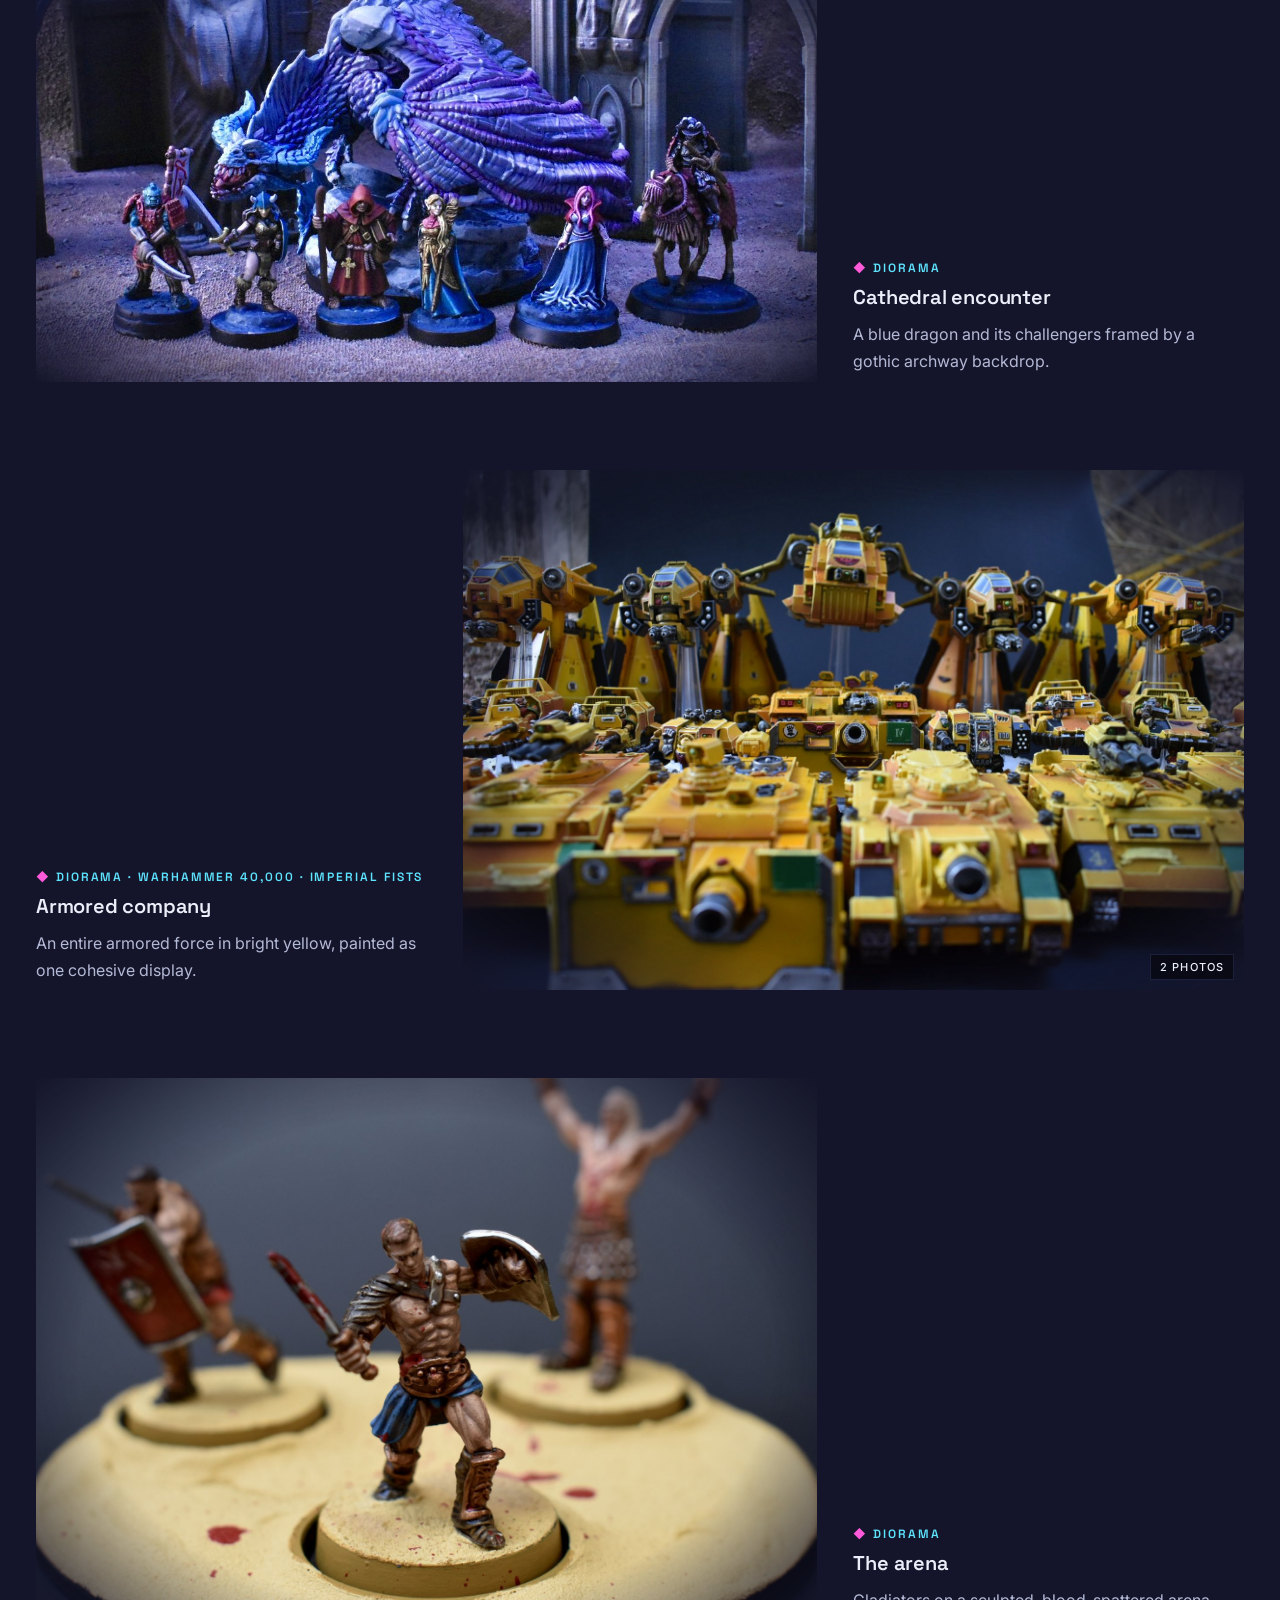
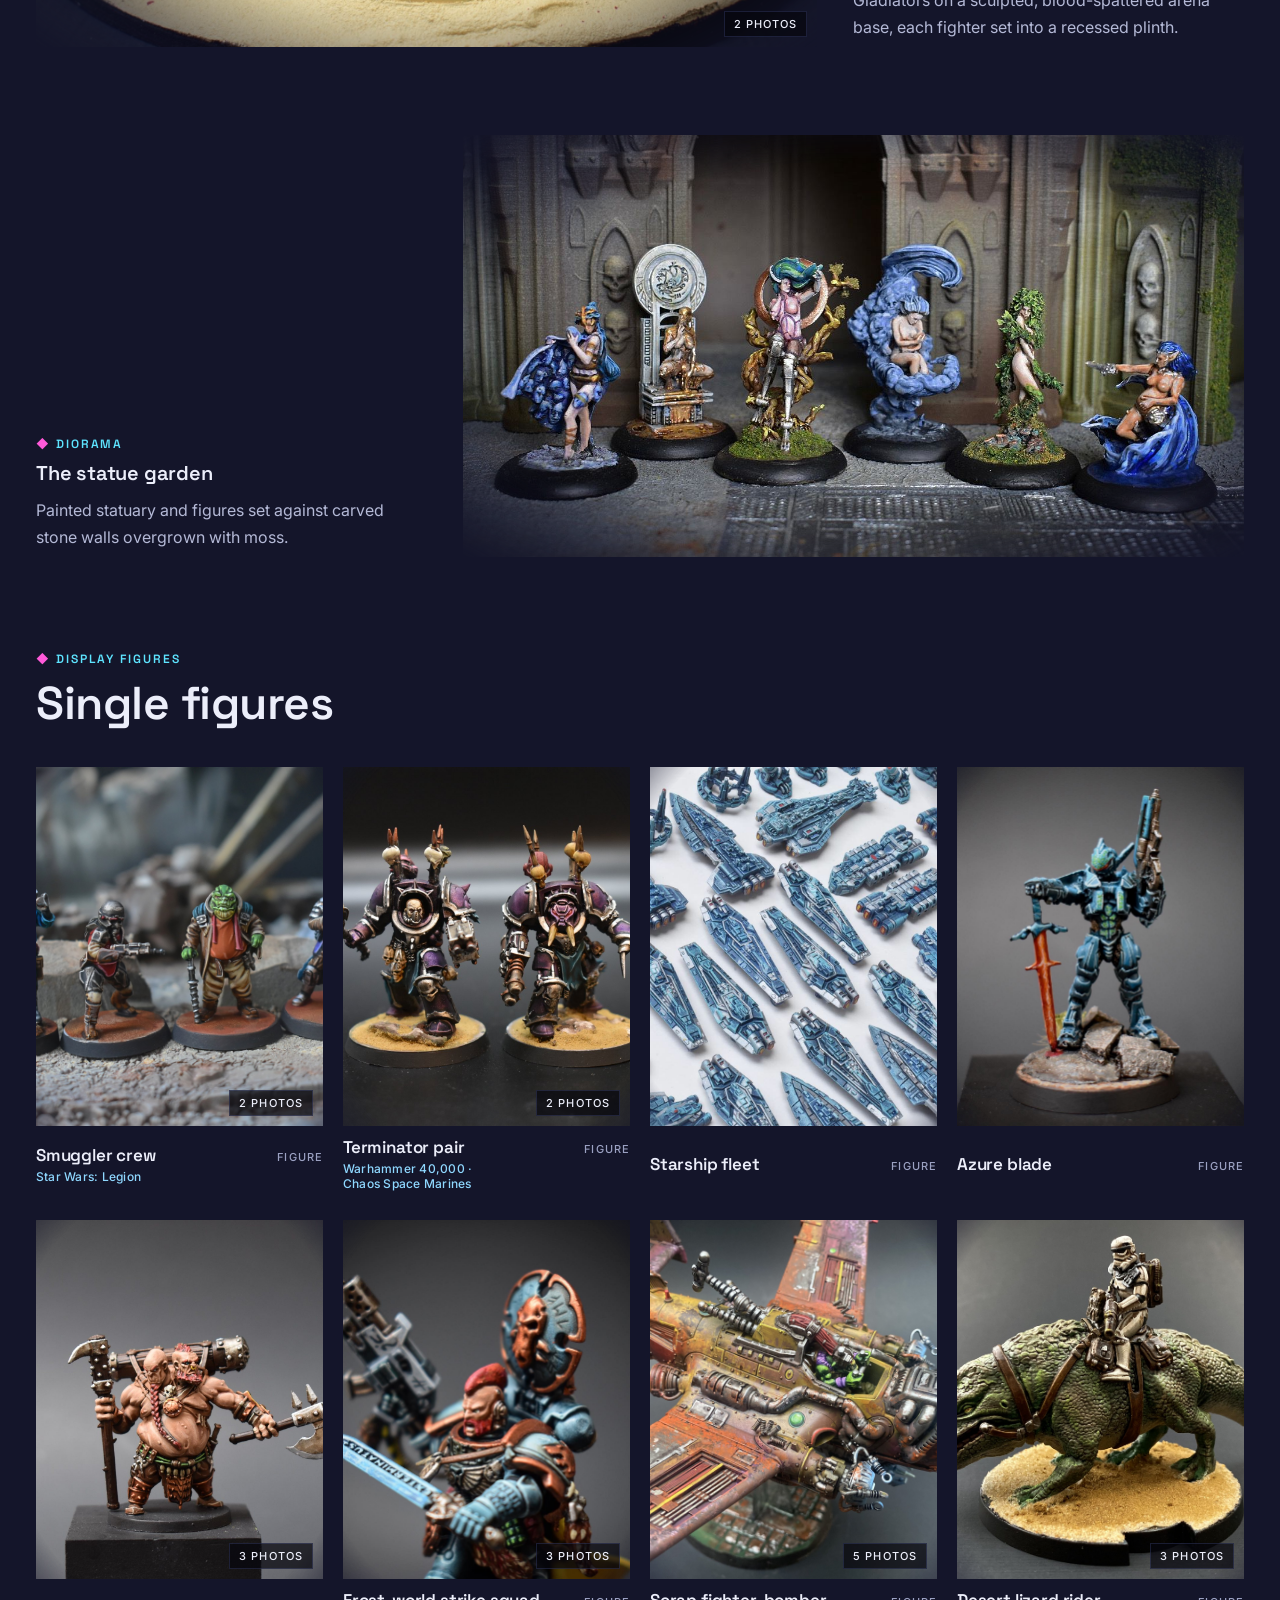
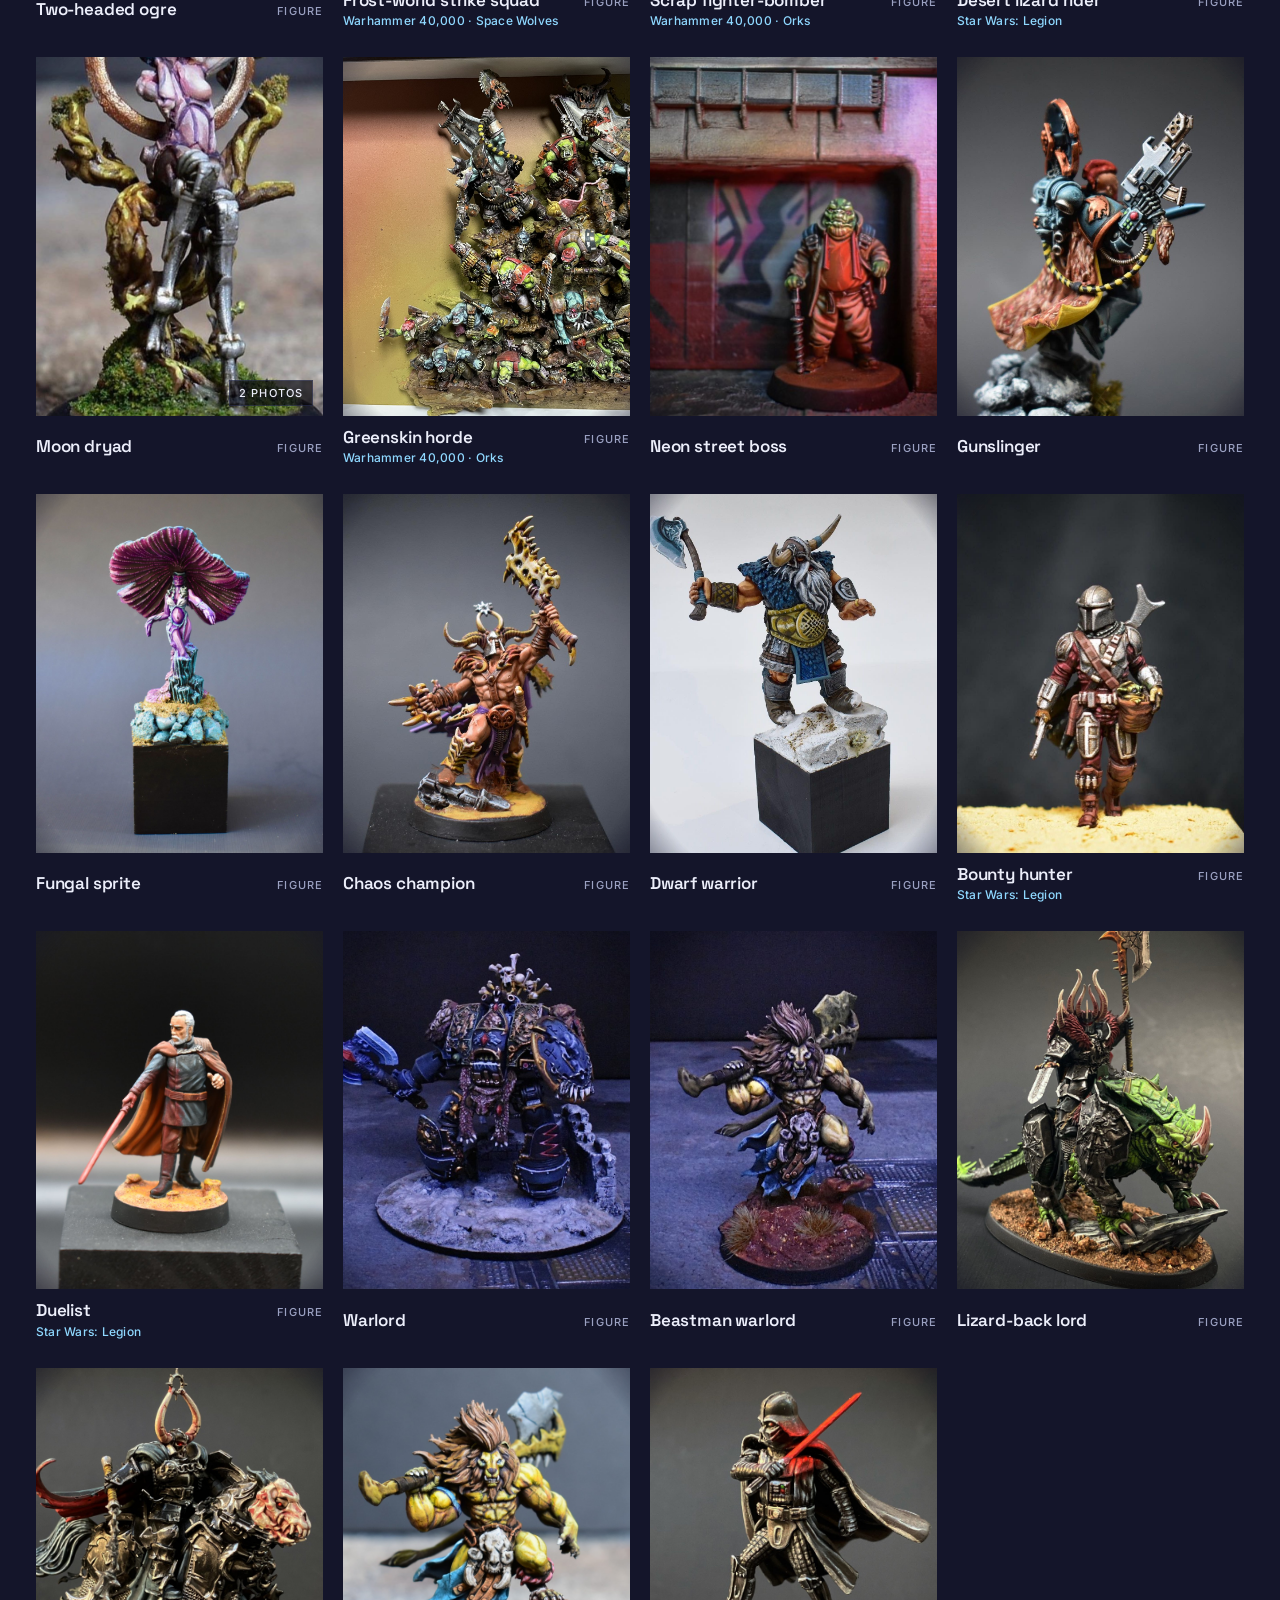
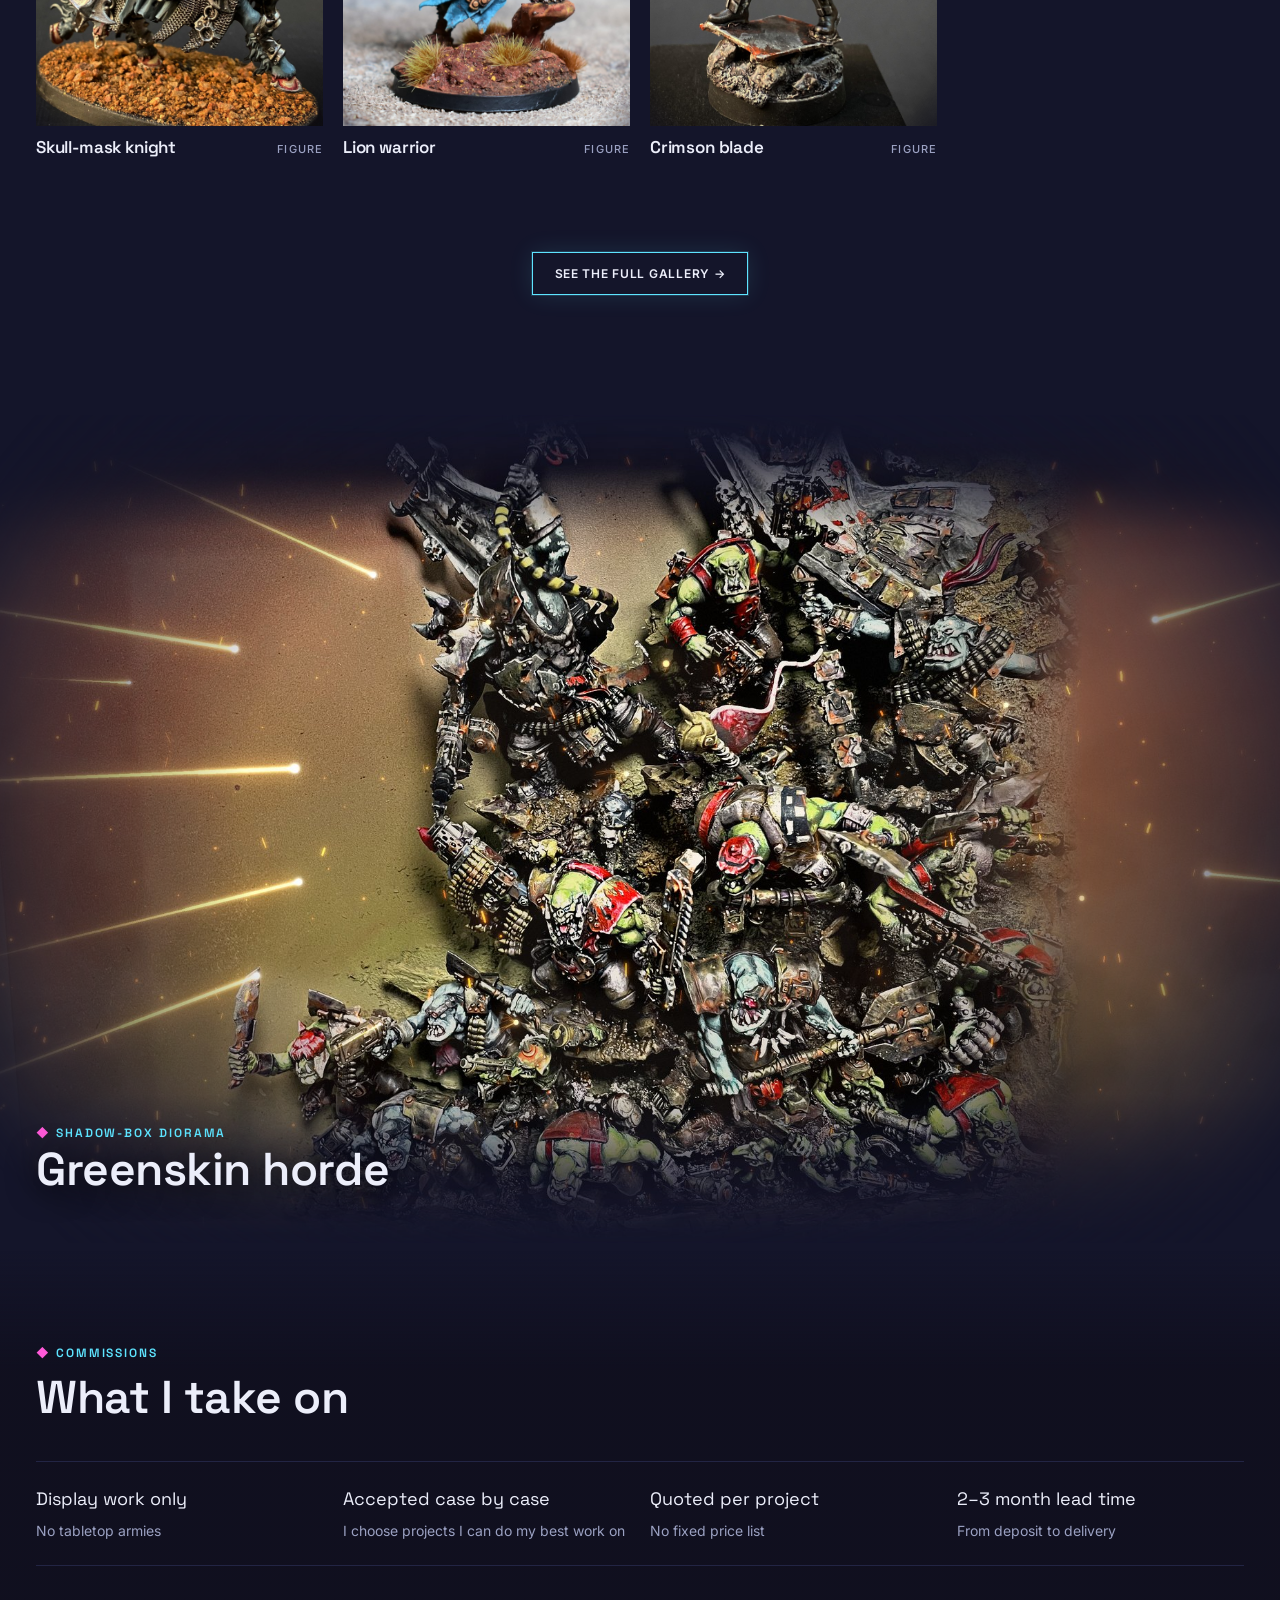
==== commit 6a33b946: "Label game systems on identifiable pieces Co-Authored-By: Claude Opus 5.5 <noreply@anthropic.com> Cl" ====
--- a/index.html
+++ b/index.html
@@ -93,8 +93,8 @@
       <div class="scene-txt"><span class="eyebrow">Diorama</span><h3>Painted-world vignettes</h3><p>Single figures on sculpted rock, each set against a hand-painted backdrop: a vampire lord in a storm, a sorcerer under a blue sky, a dryad at dusk.</p></div>
     </article>
     <article class="scene">
-      <button class="scene-img" data-set="[[&quot;img/speeder-chase.jpg&quot;, &quot;Speeder chase&quot;], [&quot;img/speeder-bike.jpg&quot;, &quot;Speeder chase&quot;], [&quot;img/speeder-bike-2.jpg&quot;, &quot;Speeder chase&quot;]]"><img src="img/speeder-chase.jpg" alt="Speeder chase" loading="lazy"><span class="count">3 photos</span></button>
-      <div class="scene-txt"><span class="eyebrow">Diorama</span><h3>Speeder chase</h3><p>Speeder bikes tear down a desert street past weathered storefronts and painted signage.</p></div>
+      <button class="scene-img" data-set="[[&quot;img/speeder-chase.jpg&quot;, &quot;Speeder chase \u00b7 Star Wars: Legion&quot;], [&quot;img/speeder-bike.jpg&quot;, &quot;Speeder chase \u00b7 Star Wars: Legion&quot;], [&quot;img/speeder-bike-2.jpg&quot;, &quot;Speeder chase \u00b7 Star Wars: Legion&quot;]]"><img src="img/speeder-chase.jpg" alt="Speeder chase" loading="lazy"><span class="count">3 photos</span></button>
+      <div class="scene-txt"><span class="eyebrow">Diorama · Star Wars: Legion</span><h3>Speeder chase</h3><p>Speeder bikes tear down a desert street past weathered storefronts and painted signage.</p></div>
     </article>
     <article class="scene wide">
       <button class="scene-img" data-set="[[&quot;img/arena-warbands.jpg&quot;, &quot;Arena warbands&quot;], [&quot;img/arena-warbands-6.jpg&quot;, &quot;Arena warbands&quot;], [&quot;img/arena-warbands-7.jpg&quot;, &quot;Arena warbands&quot;], [&quot;img/arena-warbands-2.jpg&quot;, &quot;Arena warbands&quot;], [&quot;img/arena-warbands-3.jpg&quot;, &quot;Arena warbands&quot;], [&quot;img/arena-warbands-4.jpg&quot;, &quot;Arena warbands&quot;], [&quot;img/arena-warbands-5.jpg&quot;, &quot;Arena warbands&quot;]]"><img src="img/arena-warbands.jpg" alt="Arena warbands" loading="lazy"><span class="count">7 photos</span></button>
@@ -109,20 +109,20 @@
       <div class="scene-txt"><span class="eyebrow">Diorama</span><h3>The ruined city</h3><p>A bombed-out cityscape of shattered towers and burned-out vehicles, laid out as a full table.</p></div>
     </article>
     <article class="scene">
-      <button class="scene-img" data-set="[[&quot;img/cantina-bar.jpg&quot;, &quot;The cantina&quot;], [&quot;img/cantina-gate.jpg&quot;, &quot;The cantina&quot;], [&quot;img/cantina.jpg&quot;, &quot;The cantina&quot;], [&quot;img/cantina-door.jpg&quot;, &quot;The cantina&quot;], [&quot;img/cantina-arch.jpg&quot;, &quot;The cantina&quot;], [&quot;img/cantina-crew.jpg&quot;, &quot;The cantina&quot;], [&quot;img/cantina-yard.jpg&quot;, &quot;The cantina&quot;]]"><img src="img/cantina-bar.jpg" alt="The cantina" loading="lazy"><span class="count">7 photos</span></button>
-      <div class="scene-txt"><span class="eyebrow">Diorama</span><h3>The cantina</h3><p>A domed adobe cantina with a lit doorway and a crowd gathered outside.</p></div>
-    </article>
-    <article class="scene">
-      <button class="scene-img" data-set="[[&quot;img/street.jpg&quot;, &quot;Neon street&quot;]]"><img src="img/street.jpg" alt="Neon street" loading="lazy"></button>
-      <div class="scene-txt"><span class="eyebrow">Diorama</span><h3>Neon street</h3><p>A storefront, its sign lit up, and a street-level standoff, lit in cold blue to sell the night.</p></div>
+      <button class="scene-img" data-set="[[&quot;img/cantina-bar.jpg&quot;, &quot;The cantina \u00b7 Star Wars: Legion&quot;], [&quot;img/cantina-gate.jpg&quot;, &quot;The cantina \u00b7 Star Wars: Legion&quot;], [&quot;img/cantina.jpg&quot;, &quot;The cantina \u00b7 Star Wars: Legion&quot;], [&quot;img/cantina-door.jpg&quot;, &quot;The cantina \u00b7 Star Wars: Legion&quot;], [&quot;img/cantina-arch.jpg&quot;, &quot;The cantina \u00b7 Star Wars: Legion&quot;], [&quot;img/cantina-crew.jpg&quot;, &quot;The cantina \u00b7 Star Wars: Legion&quot;], [&quot;img/cantina-yard.jpg&quot;, &quot;The cantina \u00b7 Star Wars: Legion&quot;]]"><img src="img/cantina-bar.jpg" alt="The cantina" loading="lazy"><span class="count">7 photos</span></button>
+      <div class="scene-txt"><span class="eyebrow">Diorama · Star Wars: Legion</span><h3>The cantina</h3><p>A domed adobe cantina with a lit doorway and a crowd gathered outside.</p></div>
+    </article>
+    <article class="scene">
+      <button class="scene-img" data-set="[[&quot;img/street.jpg&quot;, &quot;Neon street \u00b7 Star Wars: Legion&quot;]]"><img src="img/street.jpg" alt="Neon street" loading="lazy"></button>
+      <div class="scene-txt"><span class="eyebrow">Diorama · Star Wars: Legion</span><h3>Neon street</h3><p>A storefront, its sign lit up, and a street-level standoff, lit in cold blue to sell the night.</p></div>
     </article>
     <article class="scene">
       <button class="scene-img" data-set="[[&quot;img/blue-dragon.jpg&quot;, &quot;Cathedral encounter&quot;]]"><img src="img/blue-dragon.jpg" alt="Cathedral encounter" loading="lazy"></button>
       <div class="scene-txt"><span class="eyebrow">Diorama</span><h3>Cathedral encounter</h3><p>A blue dragon and its challengers framed by a gothic archway backdrop.</p></div>
     </article>
     <article class="scene">
-      <button class="scene-img" data-set="[[&quot;img/armored-company.jpg&quot;, &quot;Armored company&quot;], [&quot;img/armored-company-2.jpg&quot;, &quot;Armored company&quot;]]"><img src="img/armored-company.jpg" alt="Armored company" loading="lazy"><span class="count">2 photos</span></button>
-      <div class="scene-txt"><span class="eyebrow">Diorama</span><h3>Armored company</h3><p>An entire armored force in bright yellow, painted as one cohesive display.</p></div>
+      <button class="scene-img" data-set="[[&quot;img/armored-company.jpg&quot;, &quot;Armored company \u00b7 Warhammer 40,000 \u00b7 Imperial Fists&quot;], [&quot;img/armored-company-2.jpg&quot;, &quot;Armored company \u00b7 Warhammer 40,000 \u00b7 Imperial Fists&quot;]]"><img src="img/armored-company.jpg" alt="Armored company" loading="lazy"><span class="count">2 photos</span></button>
+      <div class="scene-txt"><span class="eyebrow">Diorama · Warhammer 40,000 · Imperial Fists</span><h3>Armored company</h3><p>An entire armored force in bright yellow, painted as one cohesive display.</p></div>
     </article>
     <article class="scene">
       <button class="scene-img" data-set="[[&quot;img/arena.jpg&quot;, &quot;The arena&quot;], [&quot;img/arena-2.jpg&quot;, &quot;The arena&quot;]]"><img src="img/arena.jpg" alt="The arena" loading="lazy"><span class="count">2 photos</span></button>
@@ -138,7 +138,7 @@
 <section id="figures" style="padding-top:0"><div class="wrap">
   <div class="sec-head"><div><span class="eyebrow">Display figures</span><h2>Single figures</h2></div></div>
   <div class="grid">
-<button class="work" data-set="[[&quot;img/smuggler-crew.jpg&quot;, &quot;Smuggler crew&quot;], [&quot;img/smuggler-crew-2.jpg&quot;, &quot;Smuggler crew&quot;]]"><div class="ph"><img src="img/smuggler-crew.jpg" alt="Smuggler crew" loading="lazy"><span class="count">2 photos</span></div><div class="meta"><h3>Smuggler crew</h3><span class="cat">Figure</span></div></button><button class="work" data-set="[[&quot;img/daemon-pair-hd.jpg&quot;, &quot;Terminator pair&quot;], [&quot;img/daemon-pair.jpg&quot;, &quot;Terminator pair&quot;]]"><div class="ph"><img src="img/daemon-pair-hd.jpg" alt="Terminator pair" loading="lazy"><span class="count">2 photos</span></div><div class="meta"><h3>Terminator pair</h3><span class="cat">Figure</span></div></button><button class="work" data-set="[[&quot;img/star-fleet.jpg&quot;, &quot;Starship fleet&quot;]]"><div class="ph"><img src="img/star-fleet.jpg" alt="Starship fleet" loading="lazy"></div><div class="meta"><h3>Starship fleet</h3><span class="cat">Figure</span></div></button><button class="work" data-set="[[&quot;img/azure-blade.jpg&quot;, &quot;Azure blade&quot;]]"><div class="ph"><img src="img/azure-blade.jpg" alt="Azure blade" loading="lazy"></div><div class="meta"><h3>Azure blade</h3><span class="cat">Figure</span></div></button><button class="work" data-set="[[&quot;img/ogre.jpg&quot;, &quot;Two-headed ogre&quot;], [&quot;img/ogre-3.jpg&quot;, &quot;Two-headed ogre&quot;], [&quot;img/ogre-2.jpg&quot;, &quot;Two-headed ogre&quot;]]"><div class="ph"><img src="img/ogre.jpg" alt="Two-headed ogre" loading="lazy"><span class="count">3 photos</span></div><div class="meta"><h3>Two-headed ogre</h3><span class="cat">Figure</span></div></button><button class="work" data-set="[[&quot;img/frost-captain.jpg&quot;, &quot;Frost-world strike squad&quot;], [&quot;img/frost-captain-2.jpg&quot;, &quot;Frost-world strike squad&quot;], [&quot;img/frost-squad.jpg&quot;, &quot;Frost-world strike squad&quot;]]"><div class="ph"><img src="img/frost-captain.jpg" alt="Frost-world strike squad" loading="lazy"><span class="count">3 photos</span></div><div class="meta"><h3>Frost-world strike squad</h3><span class="cat">Figure</span></div></button><button class="work" data-set="[[&quot;img/scrap-bomber-hd.jpg&quot;, &quot;Scrap fighter-bomber&quot;], [&quot;img/scrap-bomber-hd-2.jpg&quot;, &quot;Scrap fighter-bomber&quot;], [&quot;img/scrap-bomber-hd-3.jpg&quot;, &quot;Scrap fighter-bomber&quot;], [&quot;img/scrap-bomber-2.jpg&quot;, &quot;Scrap fighter-bomber&quot;], [&quot;img/scrap-bomber.jpg&quot;, &quot;Scrap fighter-bomber&quot;]]"><div class="ph"><img src="img/scrap-bomber-hd.jpg" alt="Scrap fighter-bomber" loading="lazy"><span class="count">5 photos</span></div><div class="meta"><h3>Scrap fighter-bomber</h3><span class="cat">Figure</span></div></button><button class="work" data-set="[[&quot;img/beast-rider-2.jpg&quot;, &quot;Desert lizard rider&quot;], [&quot;img/beast-rider-3.jpg&quot;, &quot;Desert lizard rider&quot;], [&quot;img/beast-rider-4.jpg&quot;, &quot;Desert lizard rider&quot;]]"><div class="ph"><img src="img/beast-rider-2.jpg" alt="Desert lizard rider" loading="lazy"><span class="count">3 photos</span></div><div class="meta"><h3>Desert lizard rider</h3><span class="cat">Figure</span></div></button><button class="work" data-set="[[&quot;img/moon-dryad.jpg&quot;, &quot;Moon dryad&quot;], [&quot;img/moon-dryad-2.jpg&quot;, &quot;Moon dryad&quot;]]"><div class="ph"><img src="img/moon-dryad.jpg" alt="Moon dryad" loading="lazy"><span class="count">2 photos</span></div><div class="meta"><h3>Moon dryad</h3><span class="cat">Figure</span></div></button><button class="work" data-set="[[&quot;img/greenskin-horde.jpg&quot;, &quot;Greenskin horde&quot;]]"><div class="ph"><img src="img/greenskin-horde.jpg" alt="Greenskin horde" loading="lazy"></div><div class="meta"><h3>Greenskin horde</h3><span class="cat">Figure</span></div></button><button class="work" data-set="[[&quot;img/neon-boss.jpg&quot;, &quot;Neon street boss&quot;]]"><div class="ph"><img src="img/neon-boss.jpg" alt="Neon street boss" loading="lazy"></div><div class="meta"><h3>Neon street boss</h3><span class="cat">Figure</span></div></button><button class="work" data-set="[[&quot;img/gunslinger.jpg&quot;, &quot;Gunslinger&quot;]]"><div class="ph"><img src="img/gunslinger.jpg" alt="Gunslinger" loading="lazy"></div><div class="meta"><h3>Gunslinger</h3><span class="cat">Figure</span></div></button><button class="work" data-set="[[&quot;img/mushroom.jpg&quot;, &quot;Fungal sprite&quot;]]"><div class="ph"><img src="img/mushroom.jpg" alt="Fungal sprite" loading="lazy"></div><div class="meta"><h3>Fungal sprite</h3><span class="cat">Figure</span></div></button><button class="work" data-set="[[&quot;img/champion.jpg&quot;, &quot;Chaos champion&quot;]]"><div class="ph"><img src="img/champion.jpg" alt="Chaos champion" loading="lazy"></div><div class="meta"><h3>Chaos champion</h3><span class="cat">Figure</span></div></button><button class="work" data-set="[[&quot;img/dwarf.jpg&quot;, &quot;Dwarf warrior&quot;]]"><div class="ph"><img src="img/dwarf.jpg" alt="Dwarf warrior" loading="lazy"></div><div class="meta"><h3>Dwarf warrior</h3><span class="cat">Figure</span></div></button><button class="work" data-set="[[&quot;img/hunter.jpg&quot;, &quot;Bounty hunter&quot;]]"><div class="ph"><img src="img/hunter.jpg" alt="Bounty hunter" loading="lazy"></div><div class="meta"><h3>Bounty hunter</h3><span class="cat">Figure</span></div></button><button class="work" data-set="[[&quot;img/duelist.jpg&quot;, &quot;Duelist&quot;]]"><div class="ph"><img src="img/duelist.jpg" alt="Duelist" loading="lazy"></div><div class="meta"><h3>Duelist</h3><span class="cat">Figure</span></div></button><button class="work" data-set="[[&quot;img/warlord.jpg&quot;, &quot;Warlord&quot;]]"><div class="ph"><img src="img/warlord.jpg" alt="Warlord" loading="lazy"></div><div class="meta"><h3>Warlord</h3><span class="cat">Figure</span></div></button><button class="work" data-set="[[&quot;img/beast.jpg&quot;, &quot;Beastman warlord&quot;]]"><div class="ph"><img src="img/beast.jpg" alt="Beastman warlord" loading="lazy"></div><div class="meta"><h3>Beastman warlord</h3><span class="cat">Figure</span></div></button><button class="work" data-set="[[&quot;img/lizard-lord.jpg&quot;, &quot;Lizard-back lord&quot;]]"><div class="ph"><img src="img/lizard-lord.jpg" alt="Lizard-back lord" loading="lazy"></div><div class="meta"><h3>Lizard-back lord</h3><span class="cat">Figure</span></div></button><button class="work" data-set="[[&quot;img/skull-knight.jpg&quot;, &quot;Skull-mask knight&quot;]]"><div class="ph"><img src="img/skull-knight.jpg" alt="Skull-mask knight" loading="lazy"></div><div class="meta"><h3>Skull-mask knight</h3><span class="cat">Figure</span></div></button><button class="work" data-set="[[&quot;img/lion-warrior.jpg&quot;, &quot;Lion warrior&quot;]]"><div class="ph"><img src="img/lion-warrior.jpg" alt="Lion warrior" loading="lazy"></div><div class="meta"><h3>Lion warrior</h3><span class="cat">Figure</span></div></button><button class="work" data-set="[[&quot;img/crimson-blade.jpg&quot;, &quot;Crimson blade&quot;]]"><div class="ph"><img src="img/crimson-blade.jpg" alt="Crimson blade" loading="lazy"></div><div class="meta"><h3>Crimson blade</h3><span class="cat">Figure</span></div></button>
+<button class="work" data-set="[[&quot;img/smuggler-crew.jpg&quot;, &quot;Smuggler crew \u00b7 Star Wars: Legion&quot;], [&quot;img/smuggler-crew-2.jpg&quot;, &quot;Smuggler crew \u00b7 Star Wars: Legion&quot;]]"><div class="ph"><img src="img/smuggler-crew.jpg" alt="Smuggler crew" loading="lazy"><span class="count">2 photos</span></div><div class="meta"><h3>Smuggler crew<small class="sys">Star Wars: Legion</small></h3><span class="cat">Figure</span></div></button><button class="work" data-set="[[&quot;img/daemon-pair-hd.jpg&quot;, &quot;Terminator pair \u00b7 Warhammer 40,000 \u00b7 Chaos Space Marines&quot;], [&quot;img/daemon-pair.jpg&quot;, &quot;Terminator pair \u00b7 Warhammer 40,000 \u00b7 Chaos Space Marines&quot;]]"><div class="ph"><img src="img/daemon-pair-hd.jpg" alt="Terminator pair" loading="lazy"><span class="count">2 photos</span></div><div class="meta"><h3>Terminator pair<small class="sys">Warhammer 40,000 · Chaos Space Marines</small></h3><span class="cat">Figure</span></div></button><button class="work" data-set="[[&quot;img/star-fleet.jpg&quot;, &quot;Starship fleet&quot;]]"><div class="ph"><img src="img/star-fleet.jpg" alt="Starship fleet" loading="lazy"></div><div class="meta"><h3>Starship fleet</h3><span class="cat">Figure</span></div></button><button class="work" data-set="[[&quot;img/azure-blade.jpg&quot;, &quot;Azure blade&quot;]]"><div class="ph"><img src="img/azure-blade.jpg" alt="Azure blade" loading="lazy"></div><div class="meta"><h3>Azure blade</h3><span class="cat">Figure</span></div></button><button class="work" data-set="[[&quot;img/ogre.jpg&quot;, &quot;Two-headed ogre&quot;], [&quot;img/ogre-3.jpg&quot;, &quot;Two-headed ogre&quot;], [&quot;img/ogre-2.jpg&quot;, &quot;Two-headed ogre&quot;]]"><div class="ph"><img src="img/ogre.jpg" alt="Two-headed ogre" loading="lazy"><span class="count">3 photos</span></div><div class="meta"><h3>Two-headed ogre</h3><span class="cat">Figure</span></div></button><button class="work" data-set="[[&quot;img/frost-captain.jpg&quot;, &quot;Frost-world strike squad \u00b7 Warhammer 40,000 \u00b7 Space Wolves&quot;], [&quot;img/frost-captain-2.jpg&quot;, &quot;Frost-world strike squad \u00b7 Warhammer 40,000 \u00b7 Space Wolves&quot;], [&quot;img/frost-squad.jpg&quot;, &quot;Frost-world strike squad \u00b7 Warhammer 40,000 \u00b7 Space Wolves&quot;]]"><div class="ph"><img src="img/frost-captain.jpg" alt="Frost-world strike squad" loading="lazy"><span class="count">3 photos</span></div><div class="meta"><h3>Frost-world strike squad<small class="sys">Warhammer 40,000 · Space Wolves</small></h3><span class="cat">Figure</span></div></button><button class="work" data-set="[[&quot;img/scrap-bomber-hd.jpg&quot;, &quot;Scrap fighter-bomber \u00b7 Warhammer 40,000 \u00b7 Orks&quot;], [&quot;img/scrap-bomber-hd-2.jpg&quot;, &quot;Scrap fighter-bomber \u00b7 Warhammer 40,000 \u00b7 Orks&quot;], [&quot;img/scrap-bomber-hd-3.jpg&quot;, &quot;Scrap fighter-bomber \u00b7 Warhammer 40,000 \u00b7 Orks&quot;], [&quot;img/scrap-bomber-2.jpg&quot;, &quot;Scrap fighter-bomber \u00b7 Warhammer 40,000 \u00b7 Orks&quot;], [&quot;img/scrap-bomber.jpg&quot;, &quot;Scrap fighter-bomber \u00b7 Warhammer 40,000 \u00b7 Orks&quot;]]"><div class="ph"><img src="img/scrap-bomber-hd.jpg" alt="Scrap fighter-bomber" loading="lazy"><span class="count">5 photos</span></div><div class="meta"><h3>Scrap fighter-bomber<small class="sys">Warhammer 40,000 · Orks</small></h3><span class="cat">Figure</span></div></button><button class="work" data-set="[[&quot;img/beast-rider-2.jpg&quot;, &quot;Desert lizard rider \u00b7 Star Wars: Legion&quot;], [&quot;img/beast-rider-3.jpg&quot;, &quot;Desert lizard rider \u00b7 Star Wars: Legion&quot;], [&quot;img/beast-rider-4.jpg&quot;, &quot;Desert lizard rider \u00b7 Star Wars: Legion&quot;]]"><div class="ph"><img src="img/beast-rider-2.jpg" alt="Desert lizard rider" loading="lazy"><span class="count">3 photos</span></div><div class="meta"><h3>Desert lizard rider<small class="sys">Star Wars: Legion</small></h3><span class="cat">Figure</span></div></button><button class="work" data-set="[[&quot;img/moon-dryad.jpg&quot;, &quot;Moon dryad&quot;], [&quot;img/moon-dryad-2.jpg&quot;, &quot;Moon dryad&quot;]]"><div class="ph"><img src="img/moon-dryad.jpg" alt="Moon dryad" loading="lazy"><span class="count">2 photos</span></div><div class="meta"><h3>Moon dryad</h3><span class="cat">Figure</span></div></button><button class="work" data-set="[[&quot;img/greenskin-horde.jpg&quot;, &quot;Greenskin horde \u00b7 Warhammer 40,000 \u00b7 Orks&quot;]]"><div class="ph"><img src="img/greenskin-horde.jpg" alt="Greenskin horde" loading="lazy"></div><div class="meta"><h3>Greenskin horde<small class="sys">Warhammer 40,000 · Orks</small></h3><span class="cat">Figure</span></div></button><button class="work" data-set="[[&quot;img/neon-boss.jpg&quot;, &quot;Neon street boss&quot;]]"><div class="ph"><img src="img/neon-boss.jpg" alt="Neon street boss" loading="lazy"></div><div class="meta"><h3>Neon street boss</h3><span class="cat">Figure</span></div></button><button class="work" data-set="[[&quot;img/gunslinger.jpg&quot;, &quot;Gunslinger&quot;]]"><div class="ph"><img src="img/gunslinger.jpg" alt="Gunslinger" loading="lazy"></div><div class="meta"><h3>Gunslinger</h3><span class="cat">Figure</span></div></button><button class="work" data-set="[[&quot;img/mushroom.jpg&quot;, &quot;Fungal sprite&quot;]]"><div class="ph"><img src="img/mushroom.jpg" alt="Fungal sprite" loading="lazy"></div><div class="meta"><h3>Fungal sprite</h3><span class="cat">Figure</span></div></button><button class="work" data-set="[[&quot;img/champion.jpg&quot;, &quot;Chaos champion&quot;]]"><div class="ph"><img src="img/champion.jpg" alt="Chaos champion" loading="lazy"></div><div class="meta"><h3>Chaos champion</h3><span class="cat">Figure</span></div></button><button class="work" data-set="[[&quot;img/dwarf.jpg&quot;, &quot;Dwarf warrior&quot;]]"><div class="ph"><img src="img/dwarf.jpg" alt="Dwarf warrior" loading="lazy"></div><div class="meta"><h3>Dwarf warrior</h3><span class="cat">Figure</span></div></button><button class="work" data-set="[[&quot;img/hunter.jpg&quot;, &quot;Bounty hunter \u00b7 Star Wars: Legion&quot;]]"><div class="ph"><img src="img/hunter.jpg" alt="Bounty hunter" loading="lazy"></div><div class="meta"><h3>Bounty hunter<small class="sys">Star Wars: Legion</small></h3><span class="cat">Figure</span></div></button><button class="work" data-set="[[&quot;img/duelist.jpg&quot;, &quot;Duelist \u00b7 Star Wars: Legion&quot;]]"><div class="ph"><img src="img/duelist.jpg" alt="Duelist" loading="lazy"></div><div class="meta"><h3>Duelist<small class="sys">Star Wars: Legion</small></h3><span class="cat">Figure</span></div></button><button class="work" data-set="[[&quot;img/warlord.jpg&quot;, &quot;Warlord&quot;]]"><div class="ph"><img src="img/warlord.jpg" alt="Warlord" loading="lazy"></div><div class="meta"><h3>Warlord</h3><span class="cat">Figure</span></div></button><button class="work" data-set="[[&quot;img/beast.jpg&quot;, &quot;Beastman warlord&quot;]]"><div class="ph"><img src="img/beast.jpg" alt="Beastman warlord" loading="lazy"></div><div class="meta"><h3>Beastman warlord</h3><span class="cat">Figure</span></div></button><button class="work" data-set="[[&quot;img/lizard-lord.jpg&quot;, &quot;Lizard-back lord&quot;]]"><div class="ph"><img src="img/lizard-lord.jpg" alt="Lizard-back lord" loading="lazy"></div><div class="meta"><h3>Lizard-back lord</h3><span class="cat">Figure</span></div></button><button class="work" data-set="[[&quot;img/skull-knight.jpg&quot;, &quot;Skull-mask knight&quot;]]"><div class="ph"><img src="img/skull-knight.jpg" alt="Skull-mask knight" loading="lazy"></div><div class="meta"><h3>Skull-mask knight</h3><span class="cat">Figure</span></div></button><button class="work" data-set="[[&quot;img/lion-warrior.jpg&quot;, &quot;Lion warrior&quot;]]"><div class="ph"><img src="img/lion-warrior.jpg" alt="Lion warrior" loading="lazy"></div><div class="meta"><h3>Lion warrior</h3><span class="cat">Figure</span></div></button><button class="work" data-set="[[&quot;img/crimson-blade.jpg&quot;, &quot;Crimson blade&quot;]]"><div class="ph"><img src="img/crimson-blade.jpg" alt="Crimson blade" loading="lazy"></div><div class="meta"><h3>Crimson blade</h3><span class="cat">Figure</span></div></button>
   </div>
   <div class="more"><a class="btn" href="gallery.html">See the full gallery →</a></div>
 </div></section>
--- a/styles.css
+++ b/styles.css
@@ -283,3 +283,4 @@
 .teach-pair .teach-photo:last-child img{object-position:50% 50%}
 @media(max-width:700px){.teach-pair{grid-template-columns:1fr}.teach-pair .teach-photo img{height:min(70vw,380px)!important}}
 .about img{height:auto!important;aspect-ratio:1/1;object-fit:cover;object-position:60% 50%}
+.work .meta h3 .sys{display:block;margin-top:3px;font:500 12px/1.3 var(--f-body);letter-spacing:.02em;color:#8fd8ff}
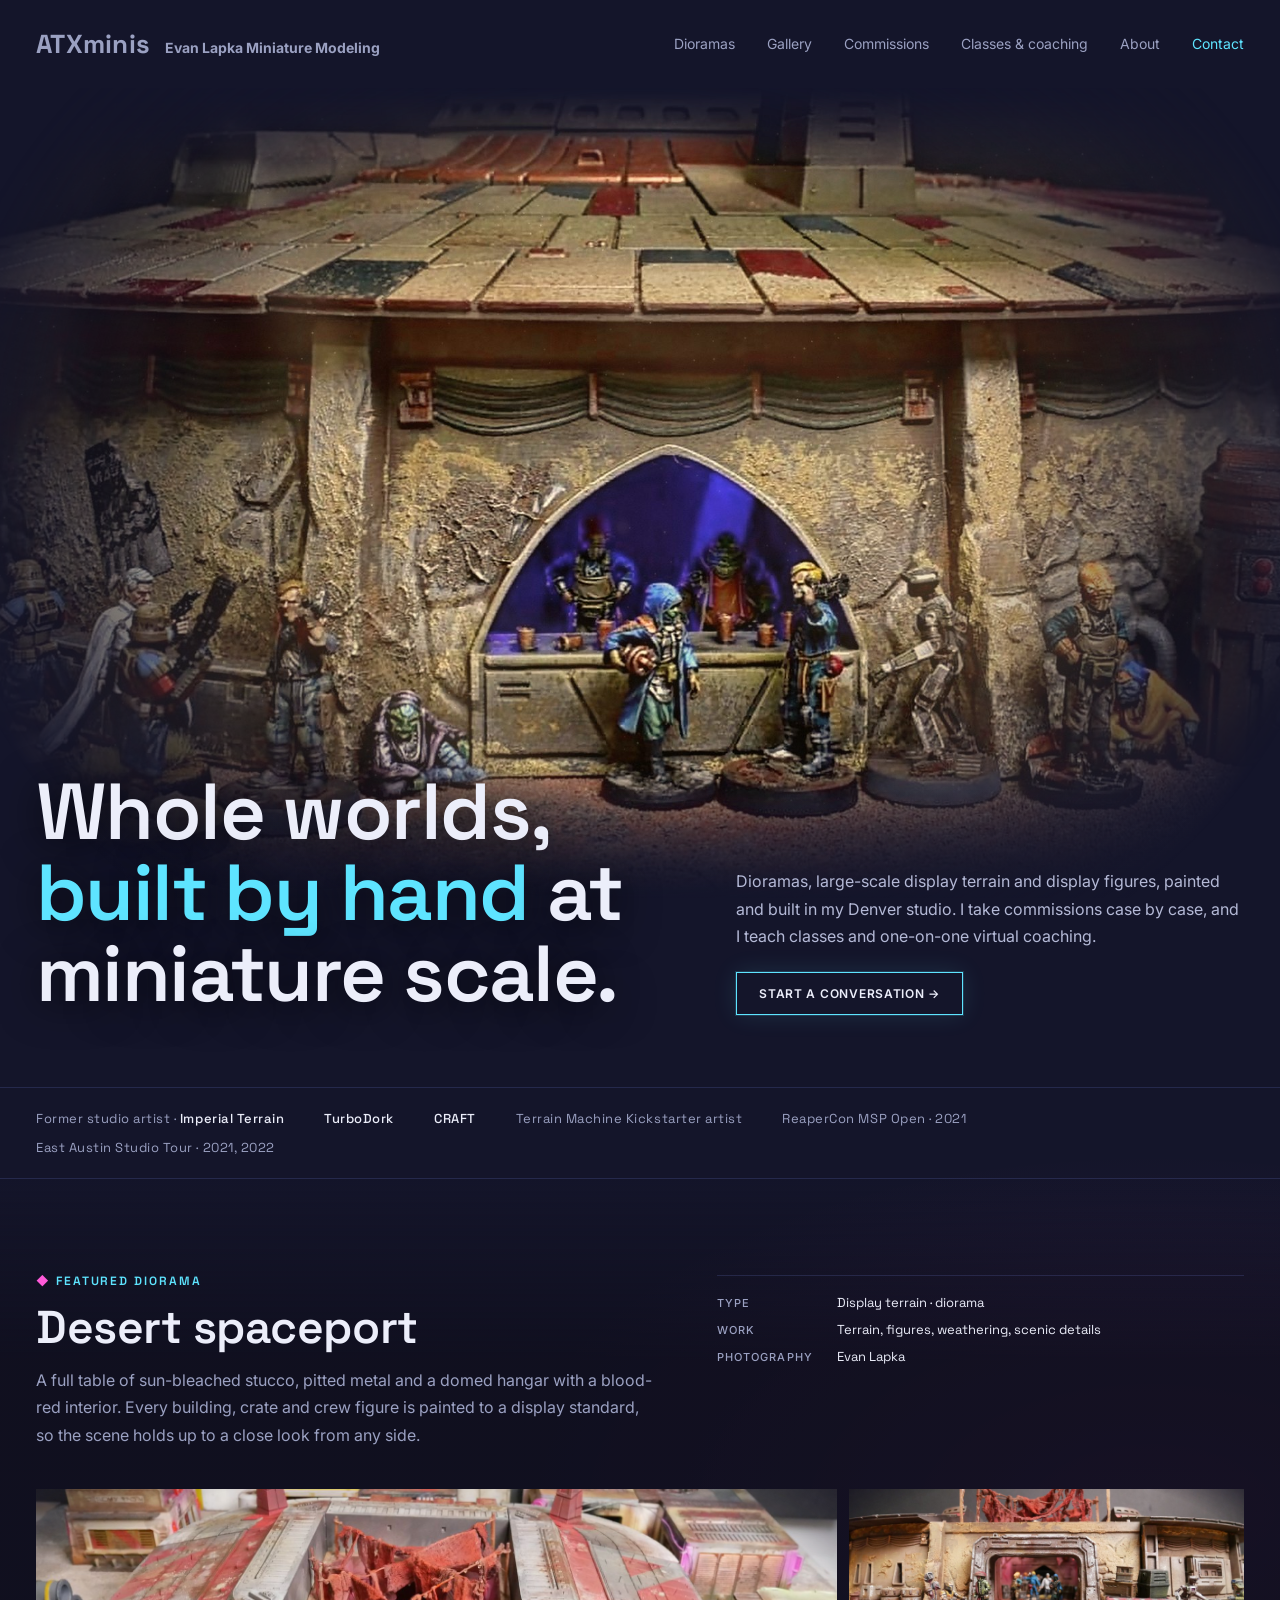
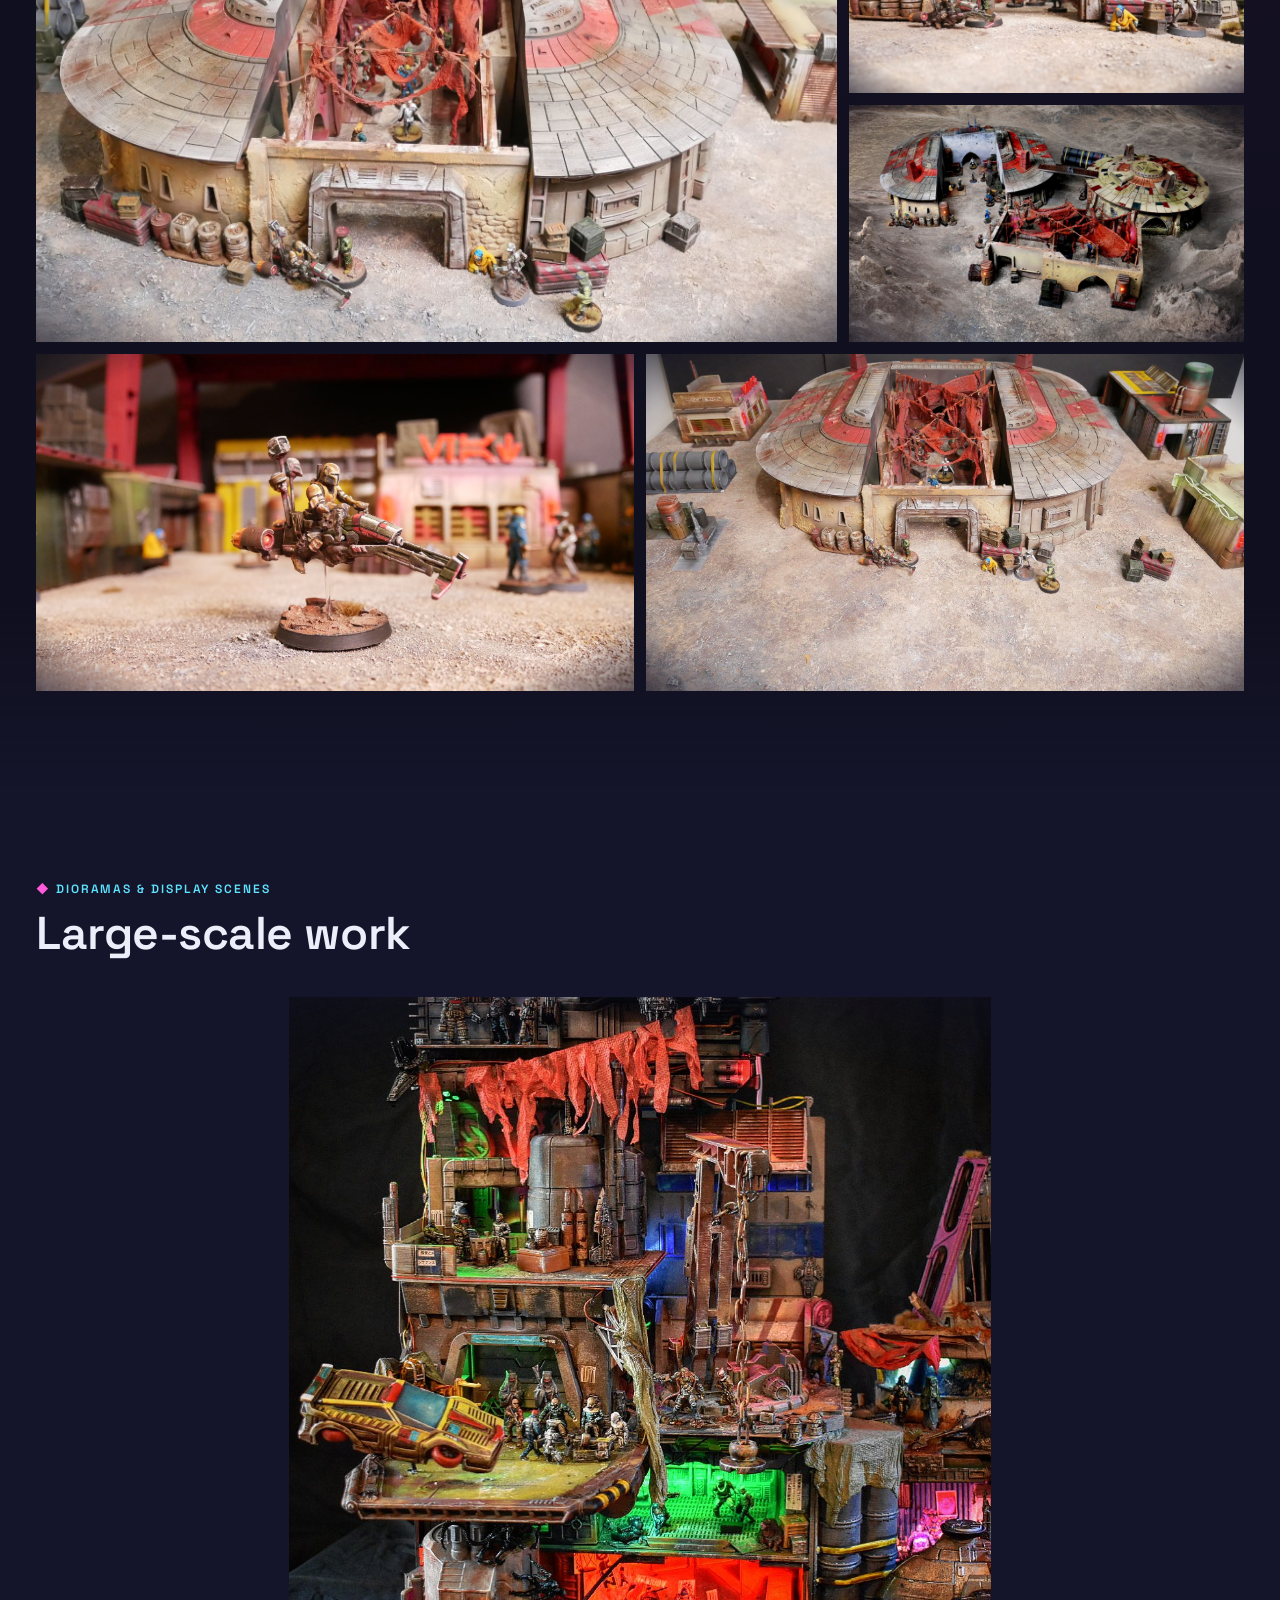
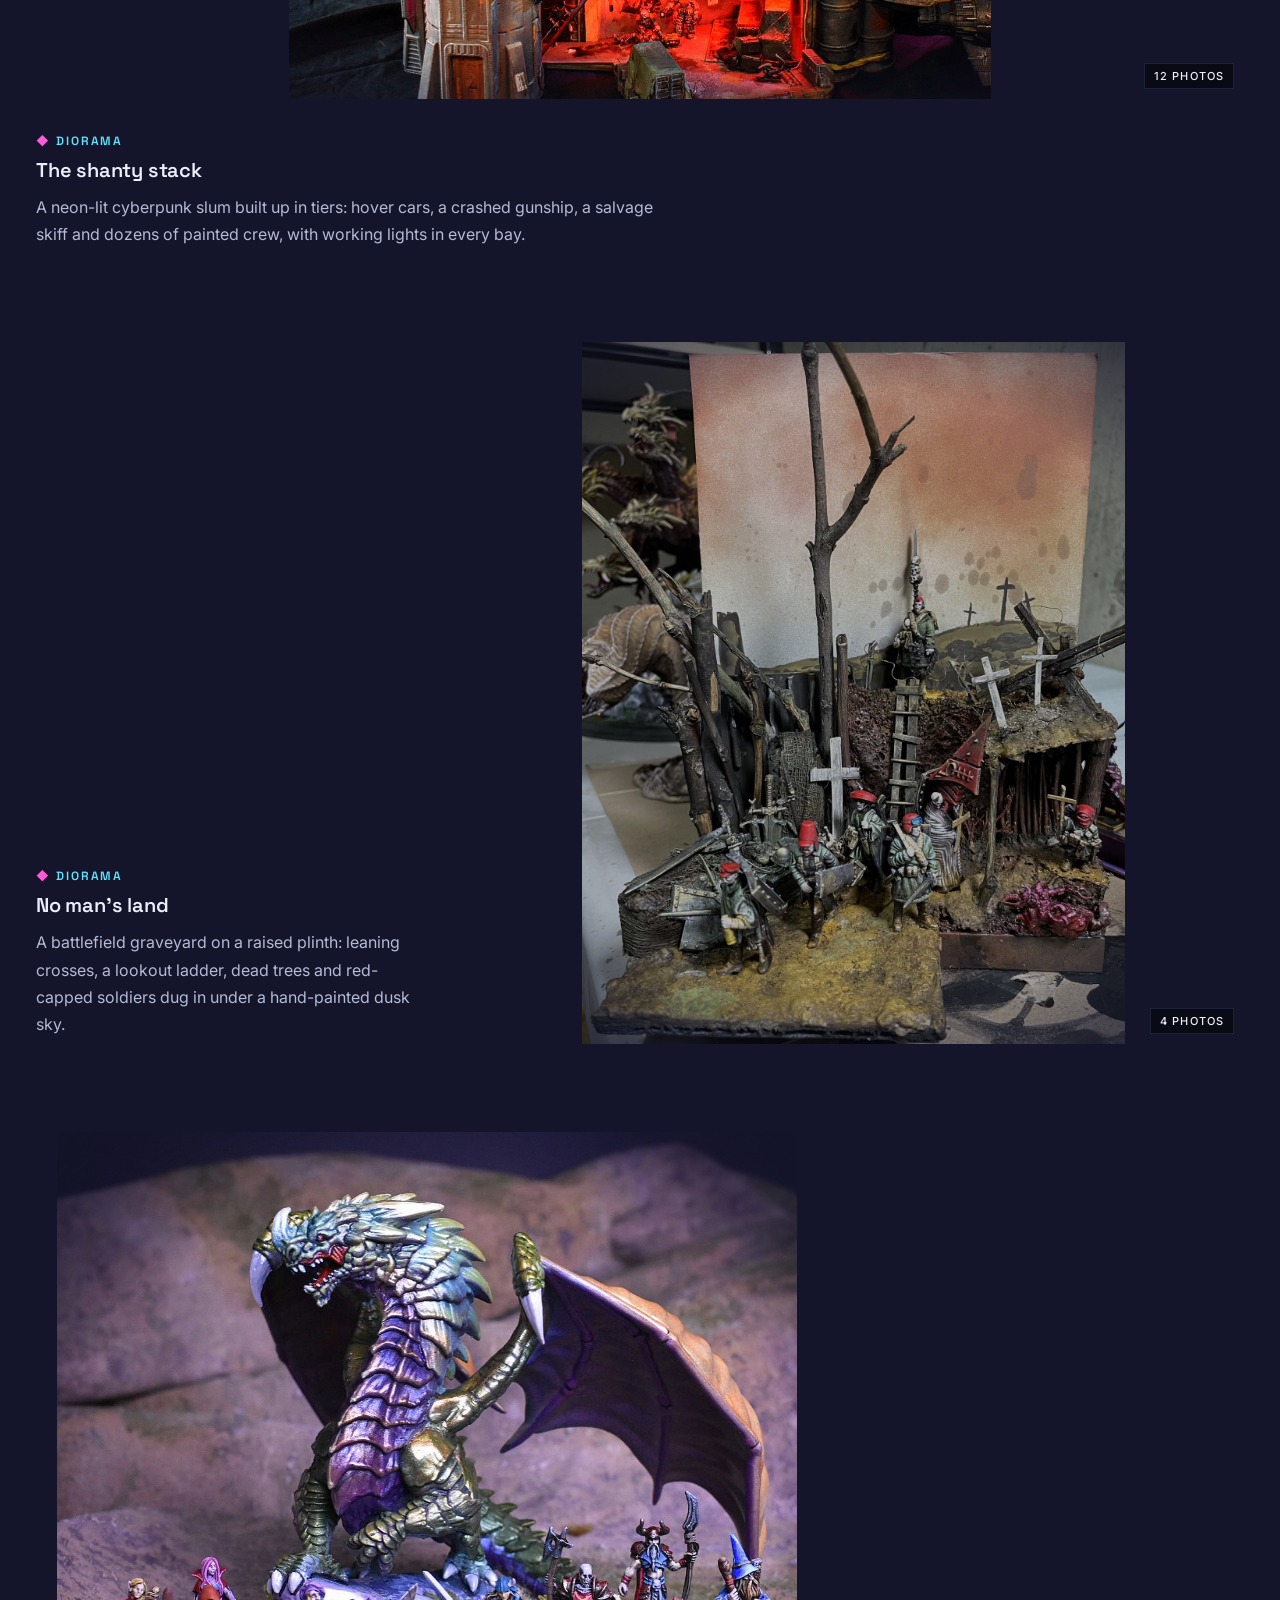
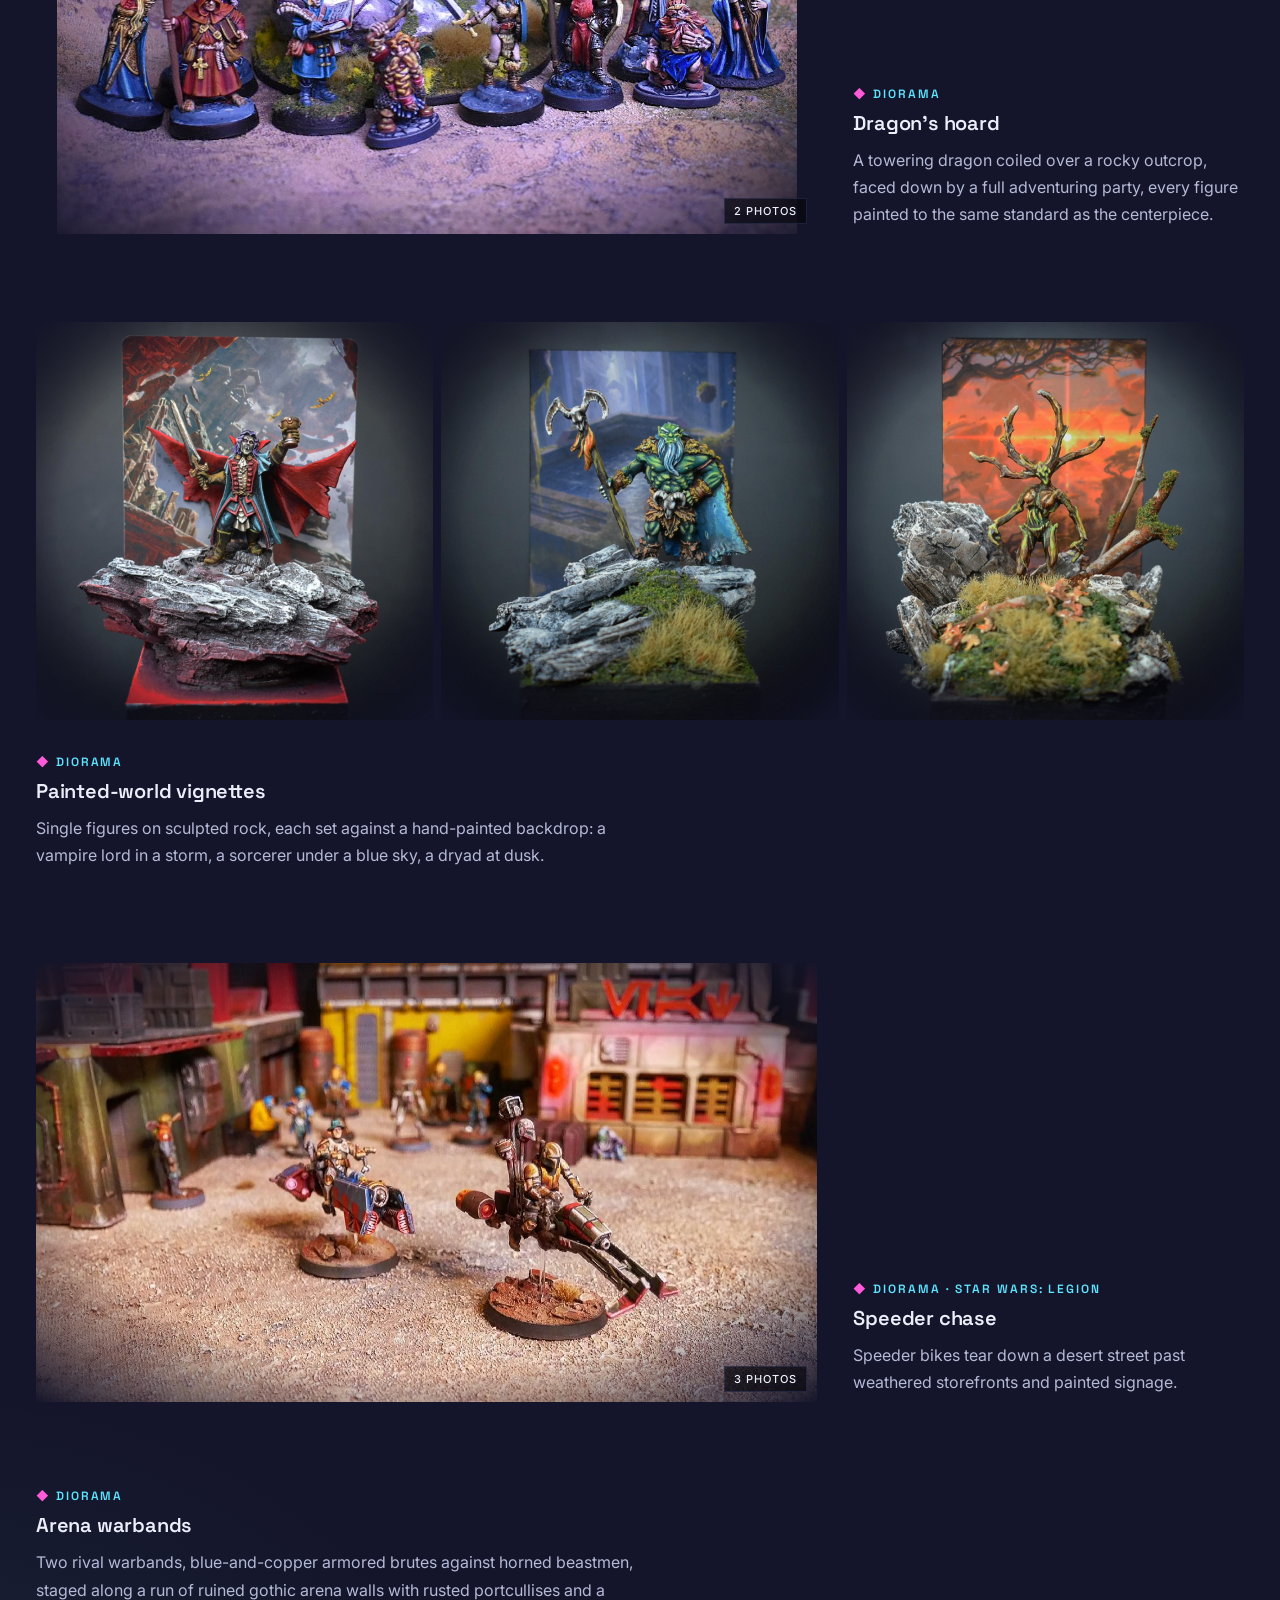
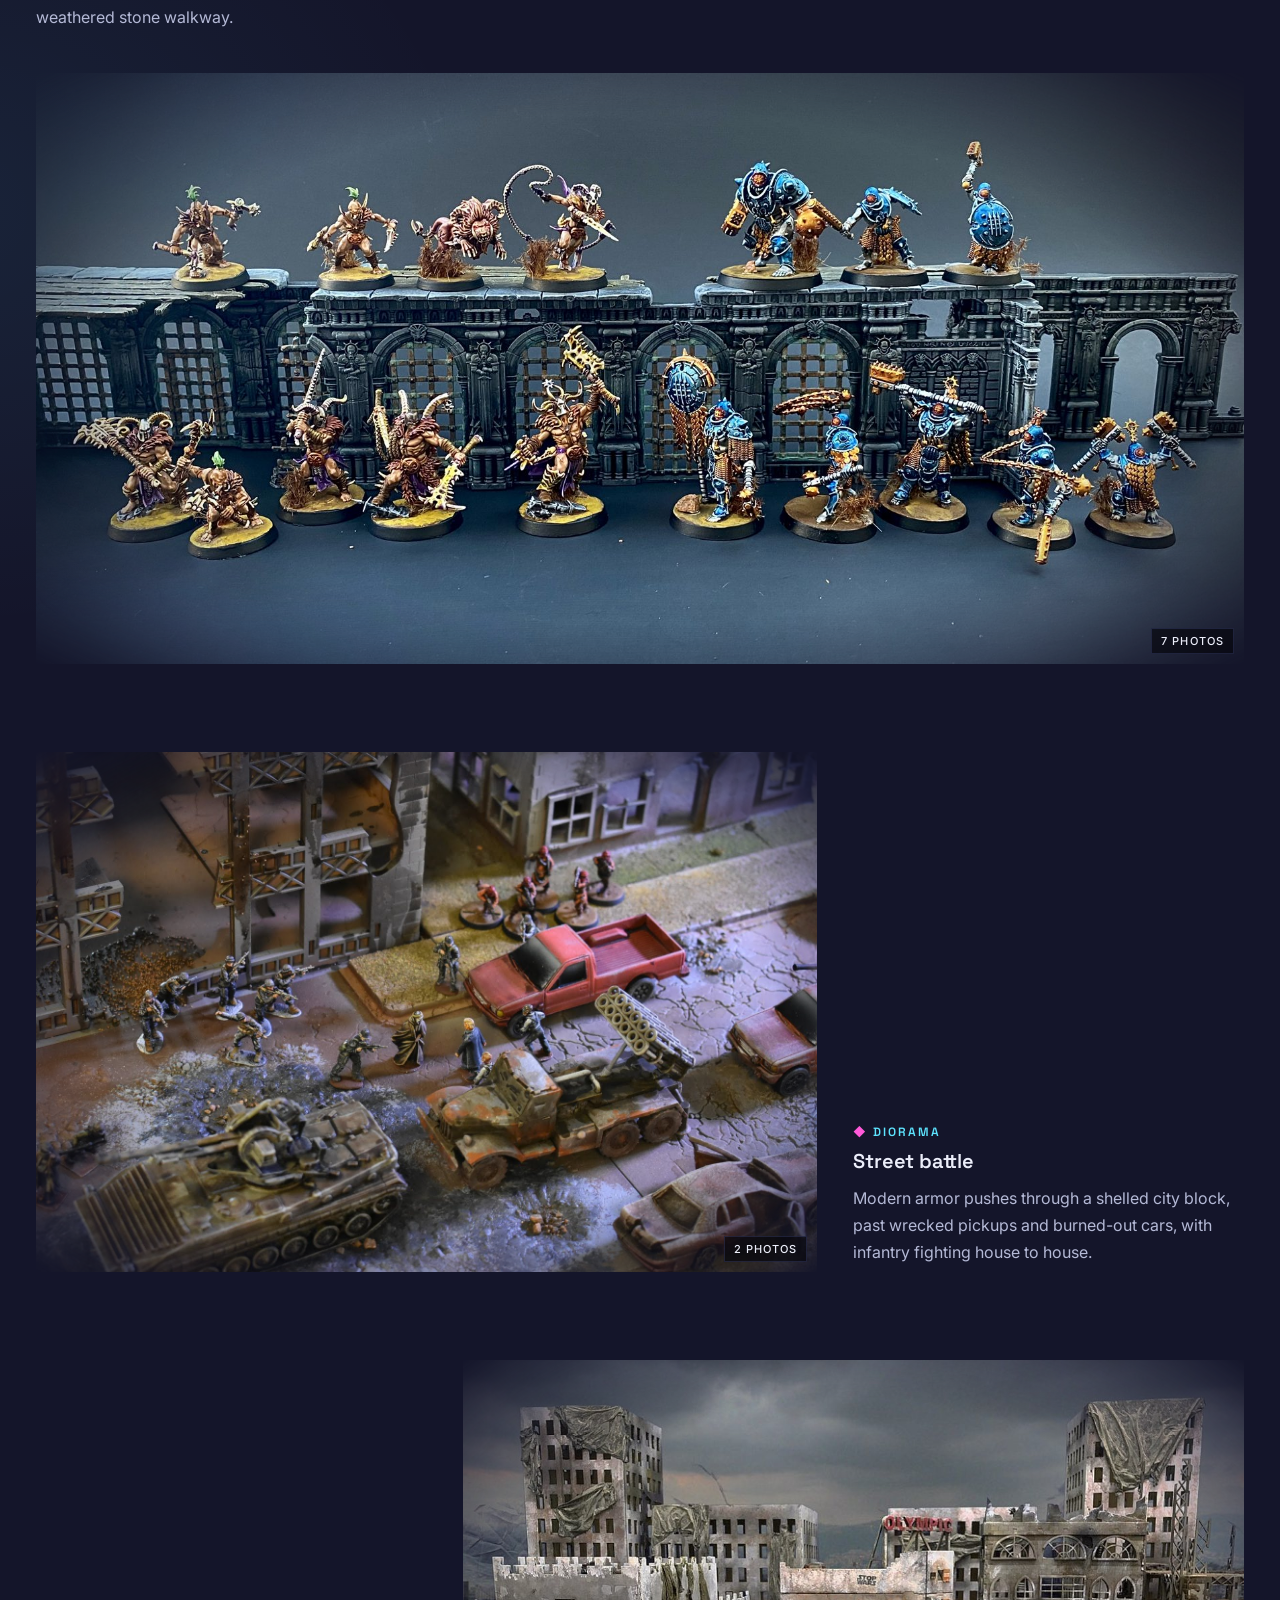
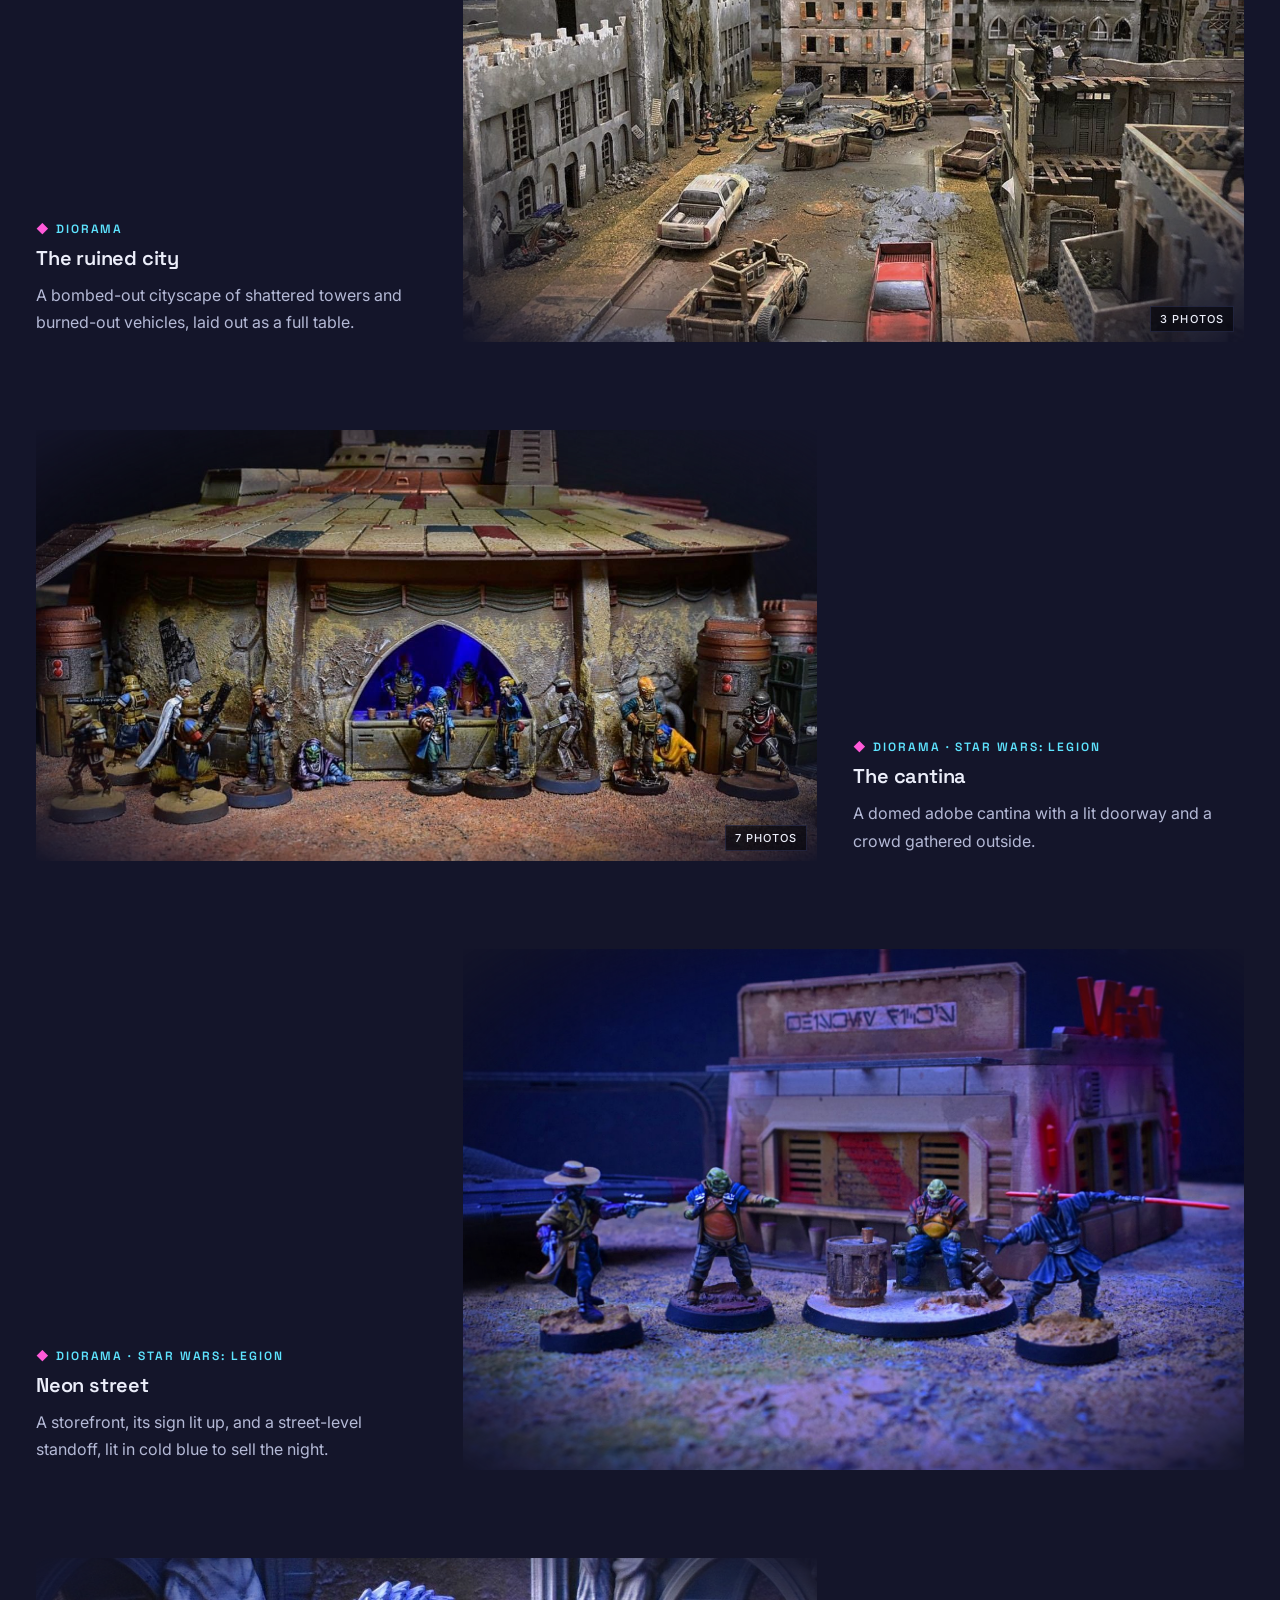
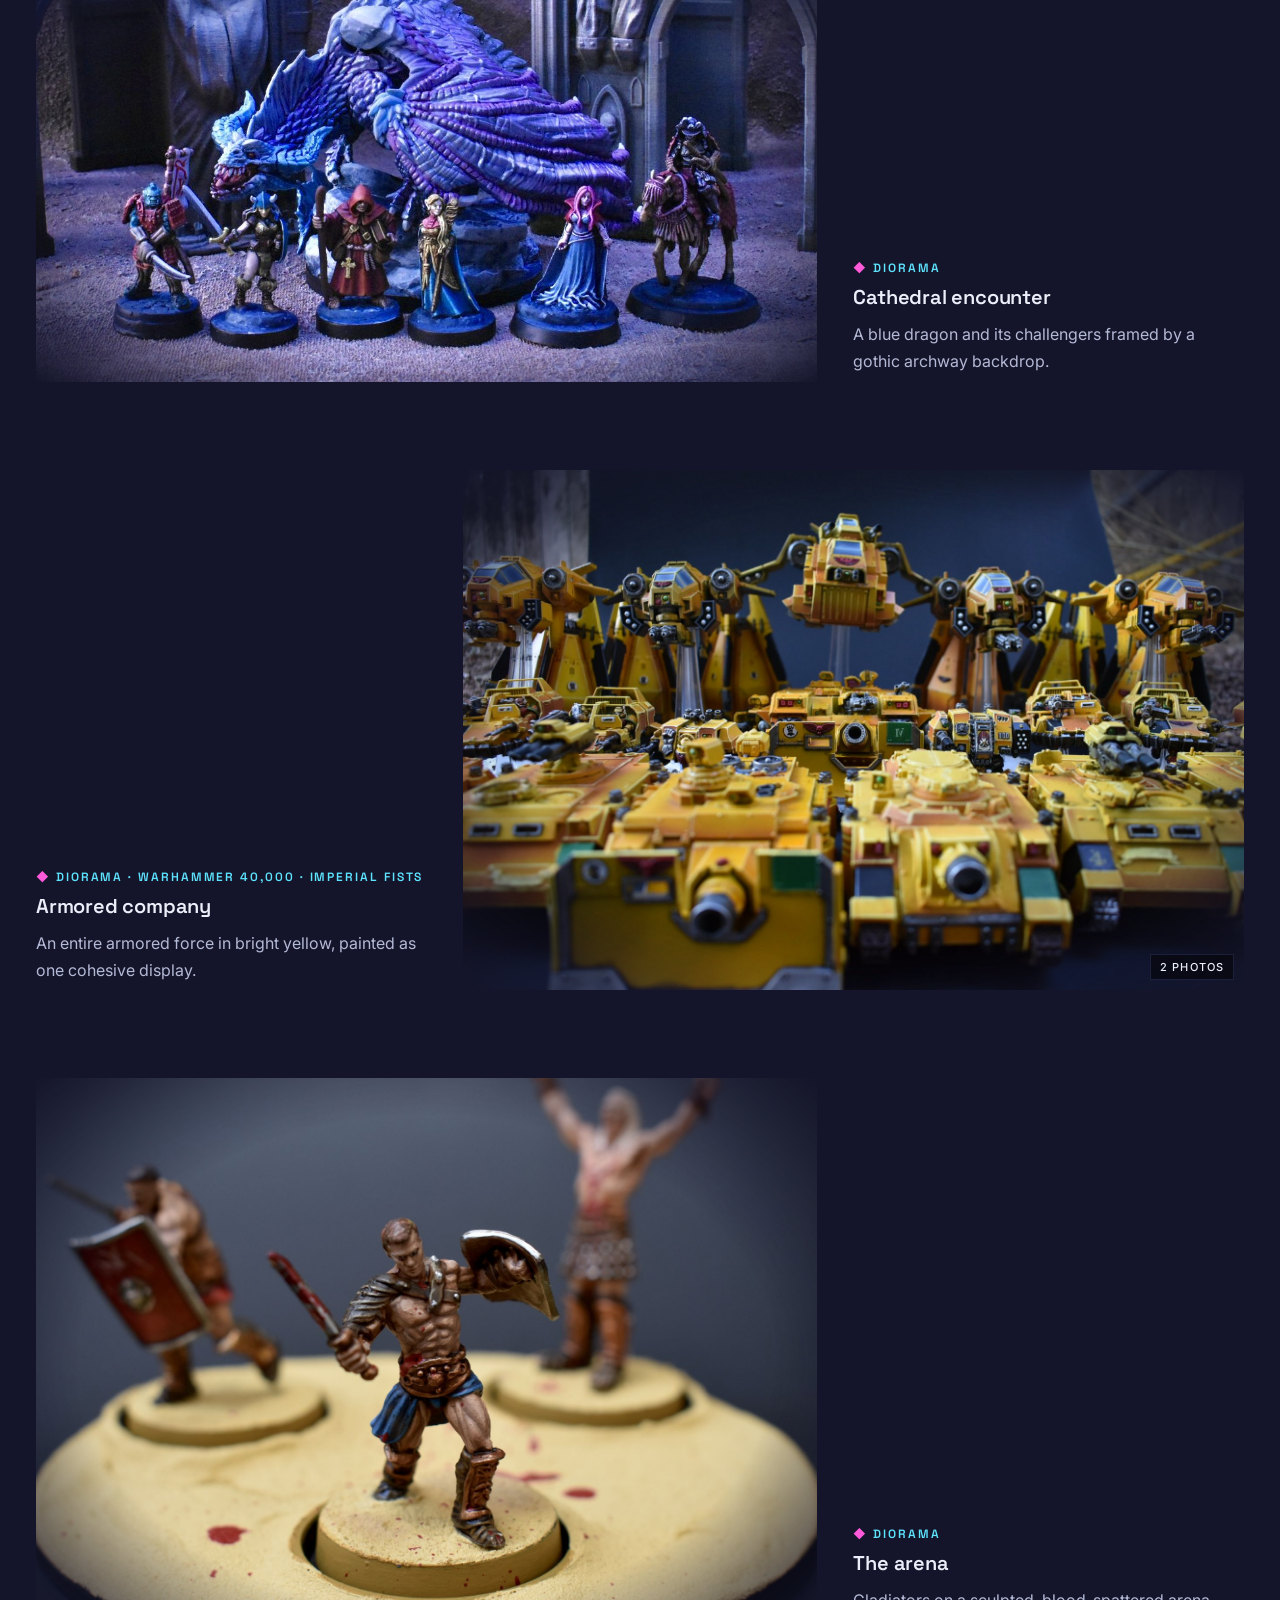
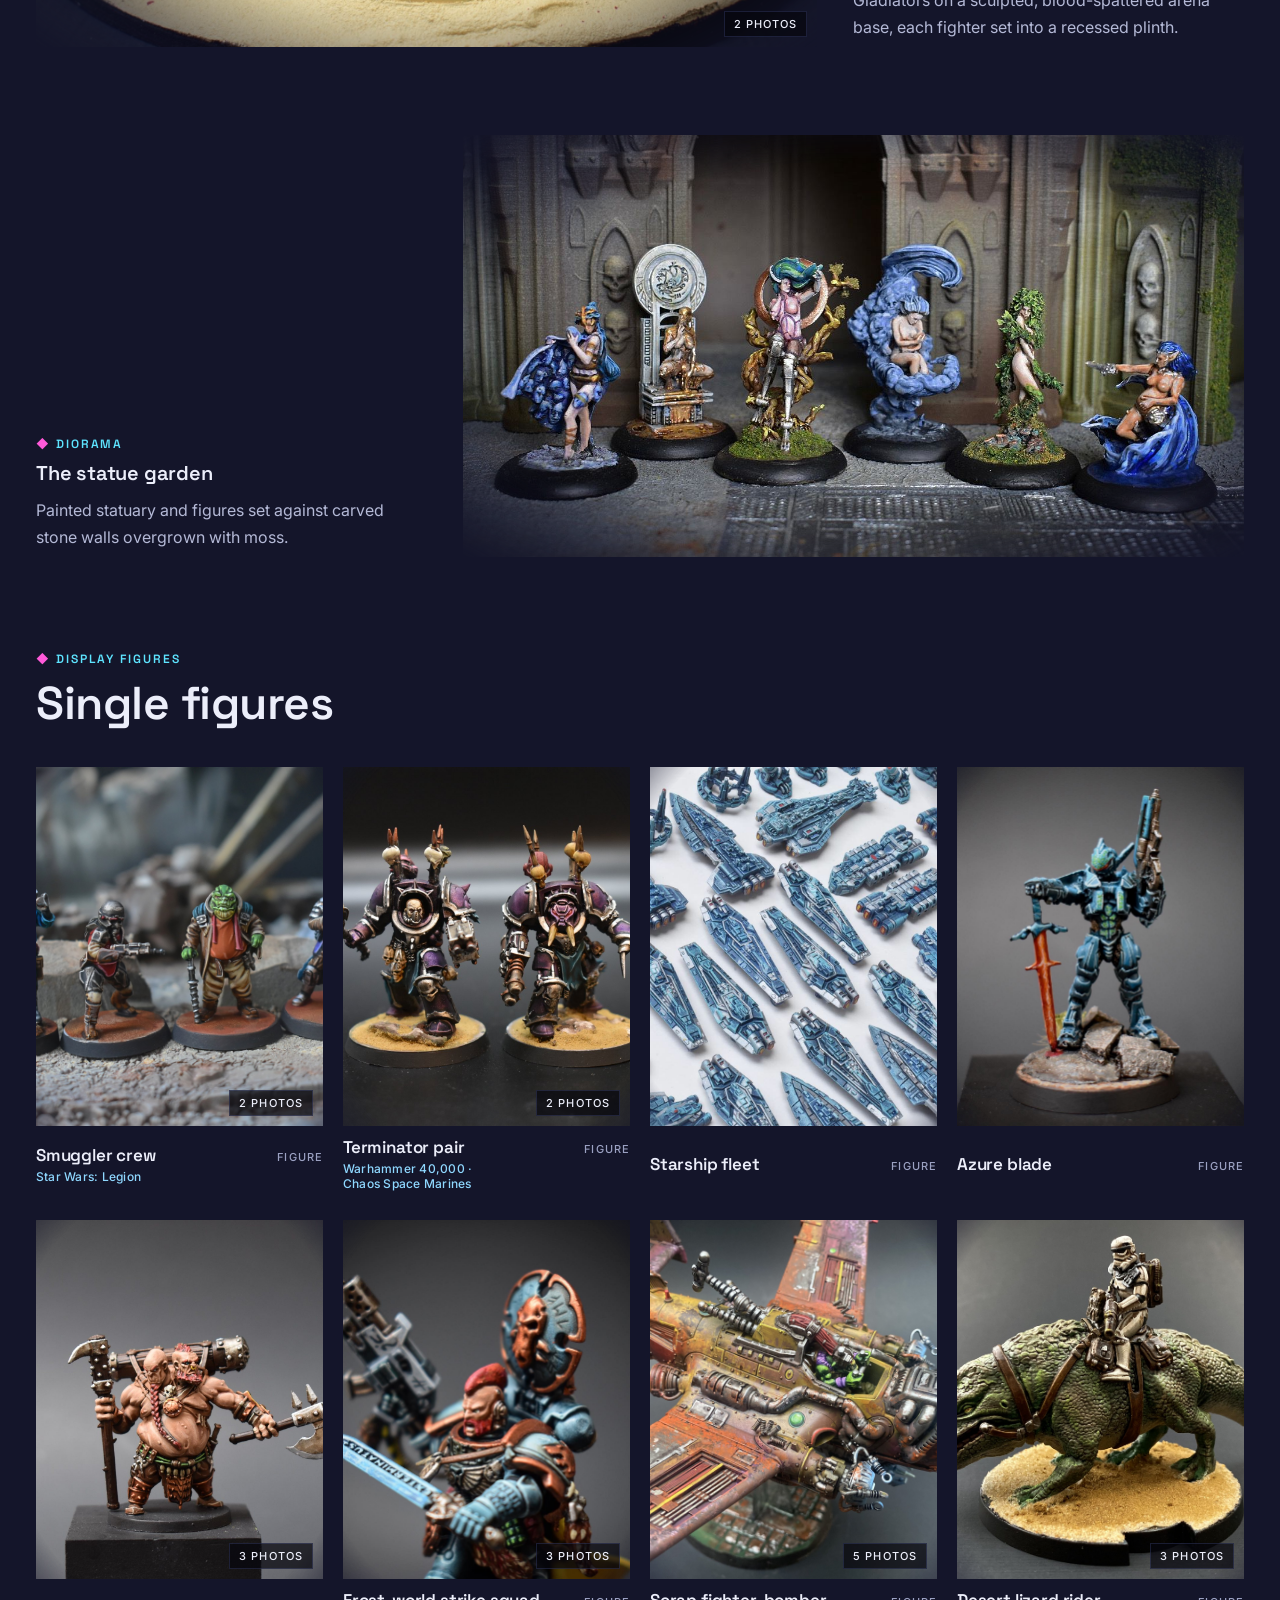
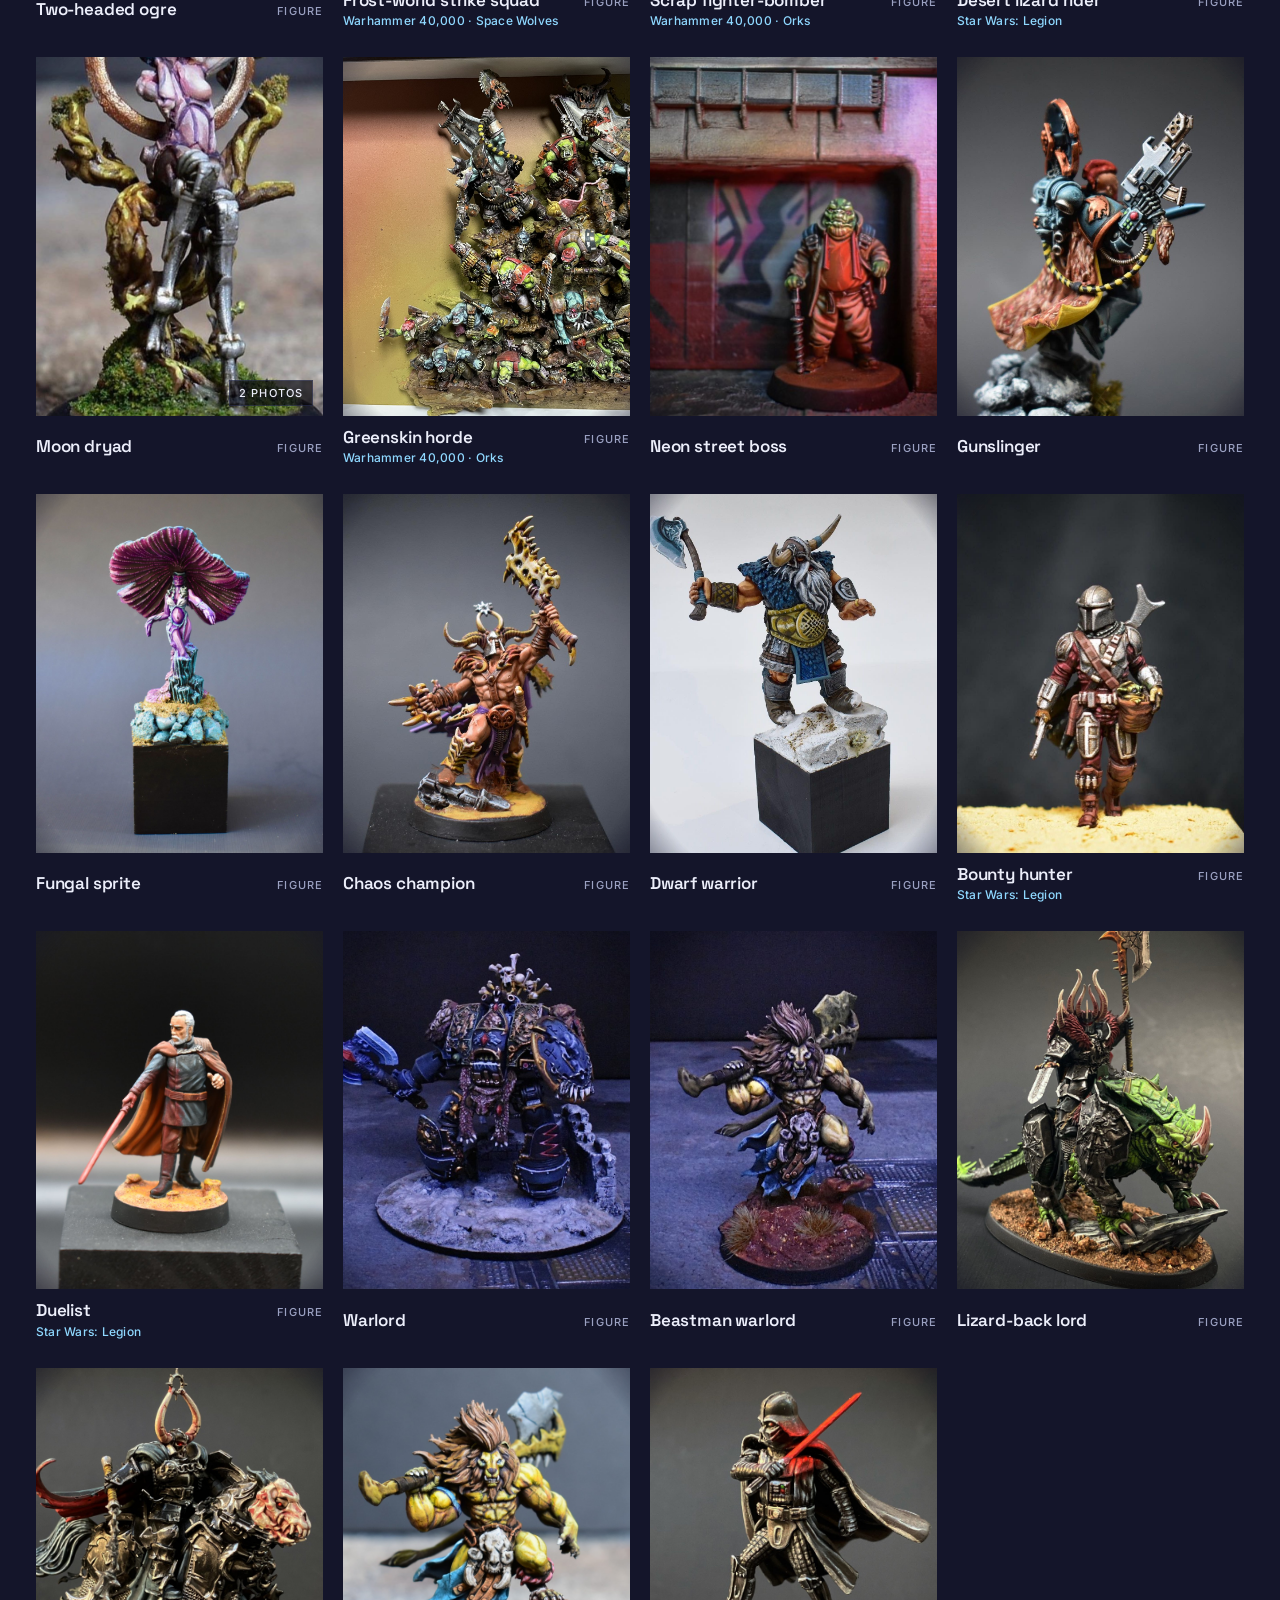
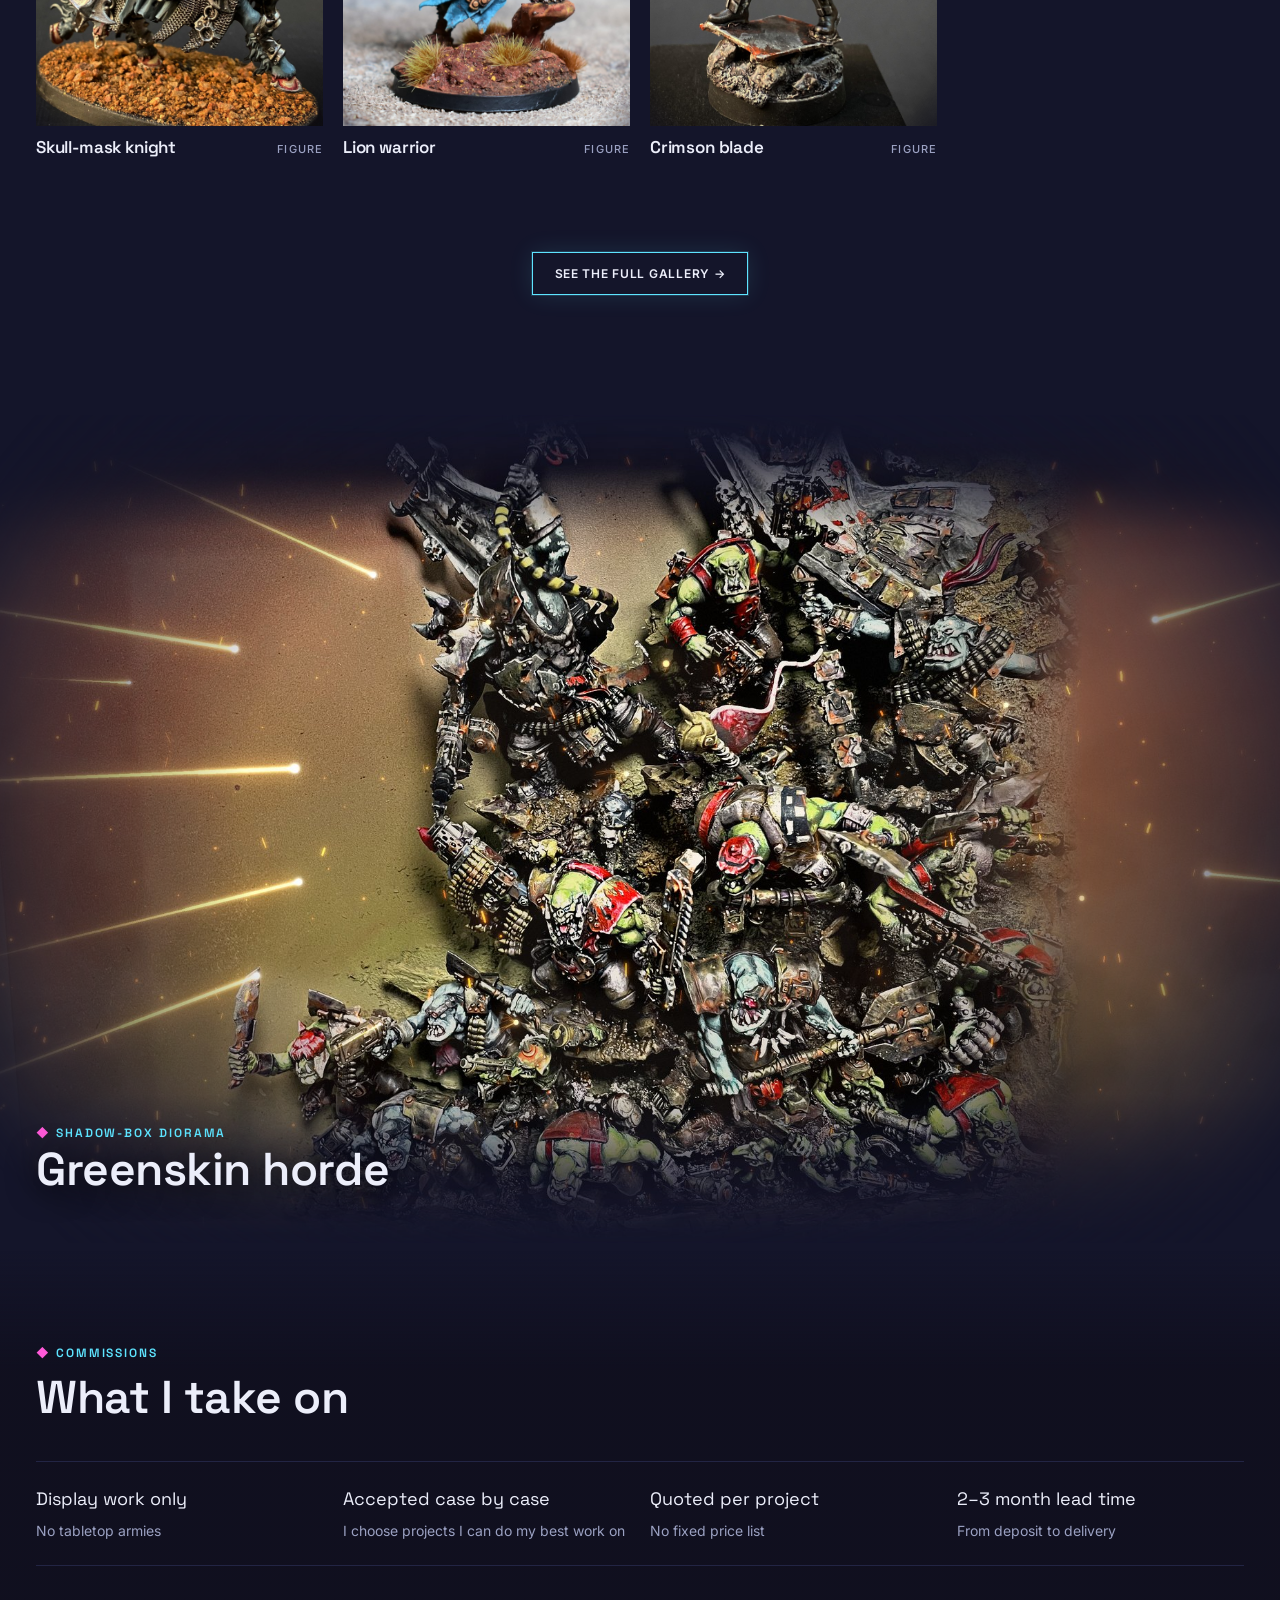
==== commit fc4fa526: "Hero: cantina exterior with crew, desert grade Co-Authored-By: Claude Opus 5.5 <noreply@anthropic.co" ====
--- a/index.html
+++ b/index.html
@@ -32,7 +32,7 @@
 </div>
 
 <header class="hero" id="top">
-  <img src="img/hero-cantina.jpg" srcset="img/hero-cantina.jpg 2400w, img/hero-cantina-3840.jpg 3840w" sizes="100vw" alt="Cantina diorama: painted smugglers in a dusty desert archway lit red from within" width="2400" height="1200">
+  <img src="img/hero-cantina.jpg" srcset="img/hero-cantina.jpg 2400w, img/hero-cantina-3840.jpg 3840w" sizes="100vw" alt="Cantina diorama: a domed adobe cantina with a lit bar, and a painted crew of smugglers and troopers out front" width="2400" height="1200">
   <div class="wrap hero-cap">
     <h1>Whole worlds, <em>built by hand</em> at miniature scale.</h1>
     <div>
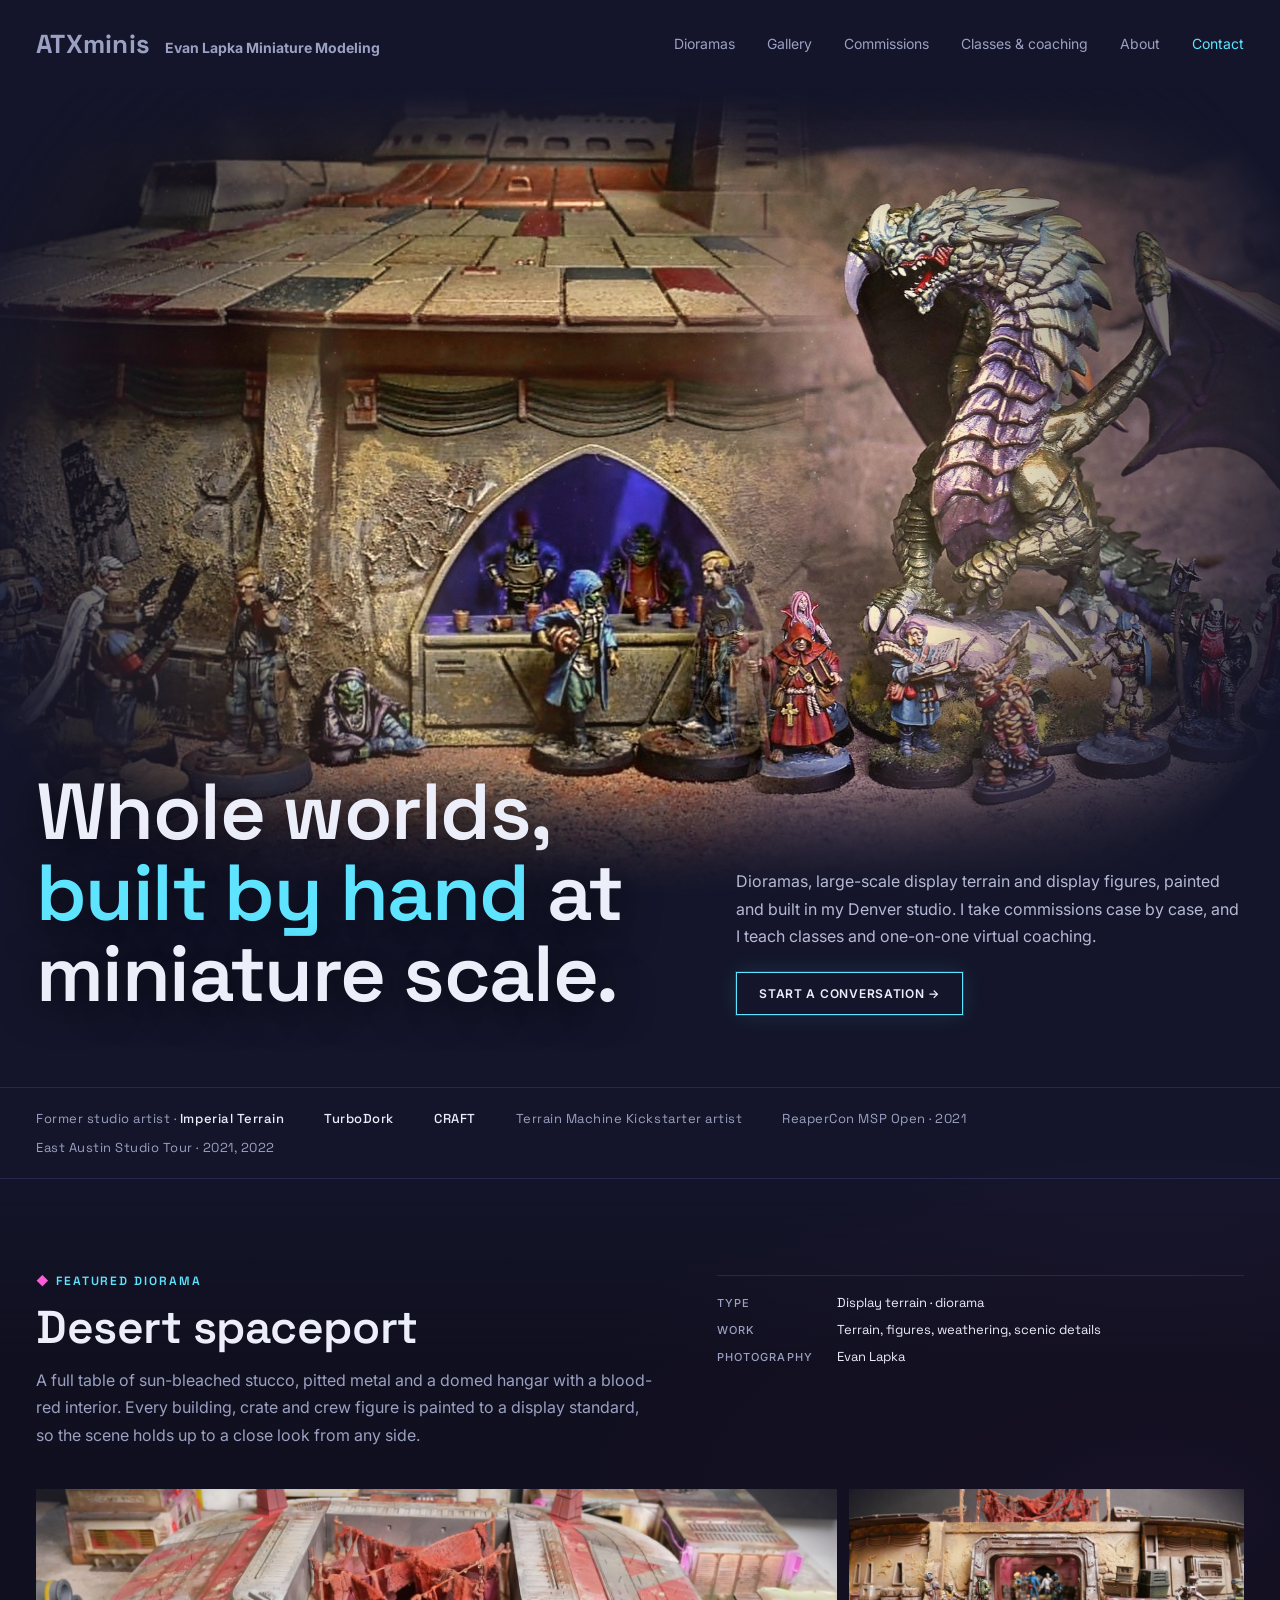
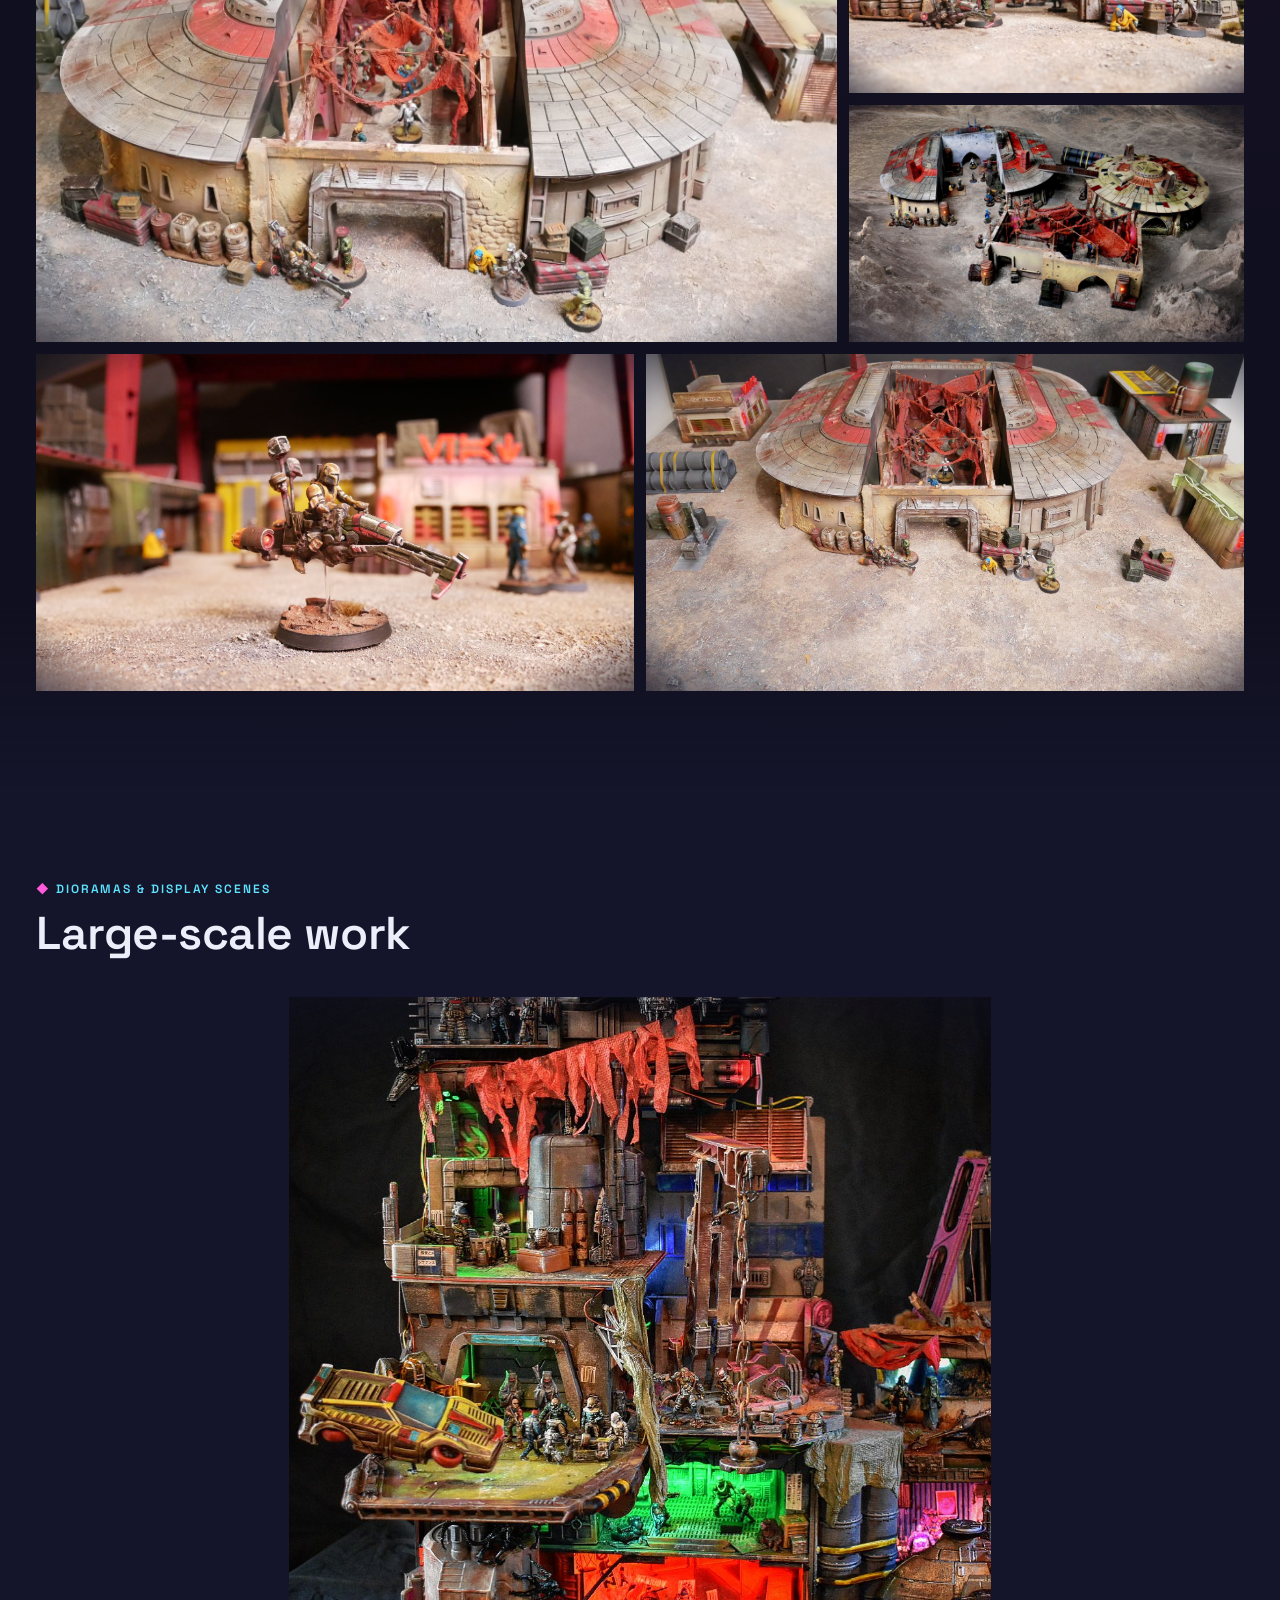
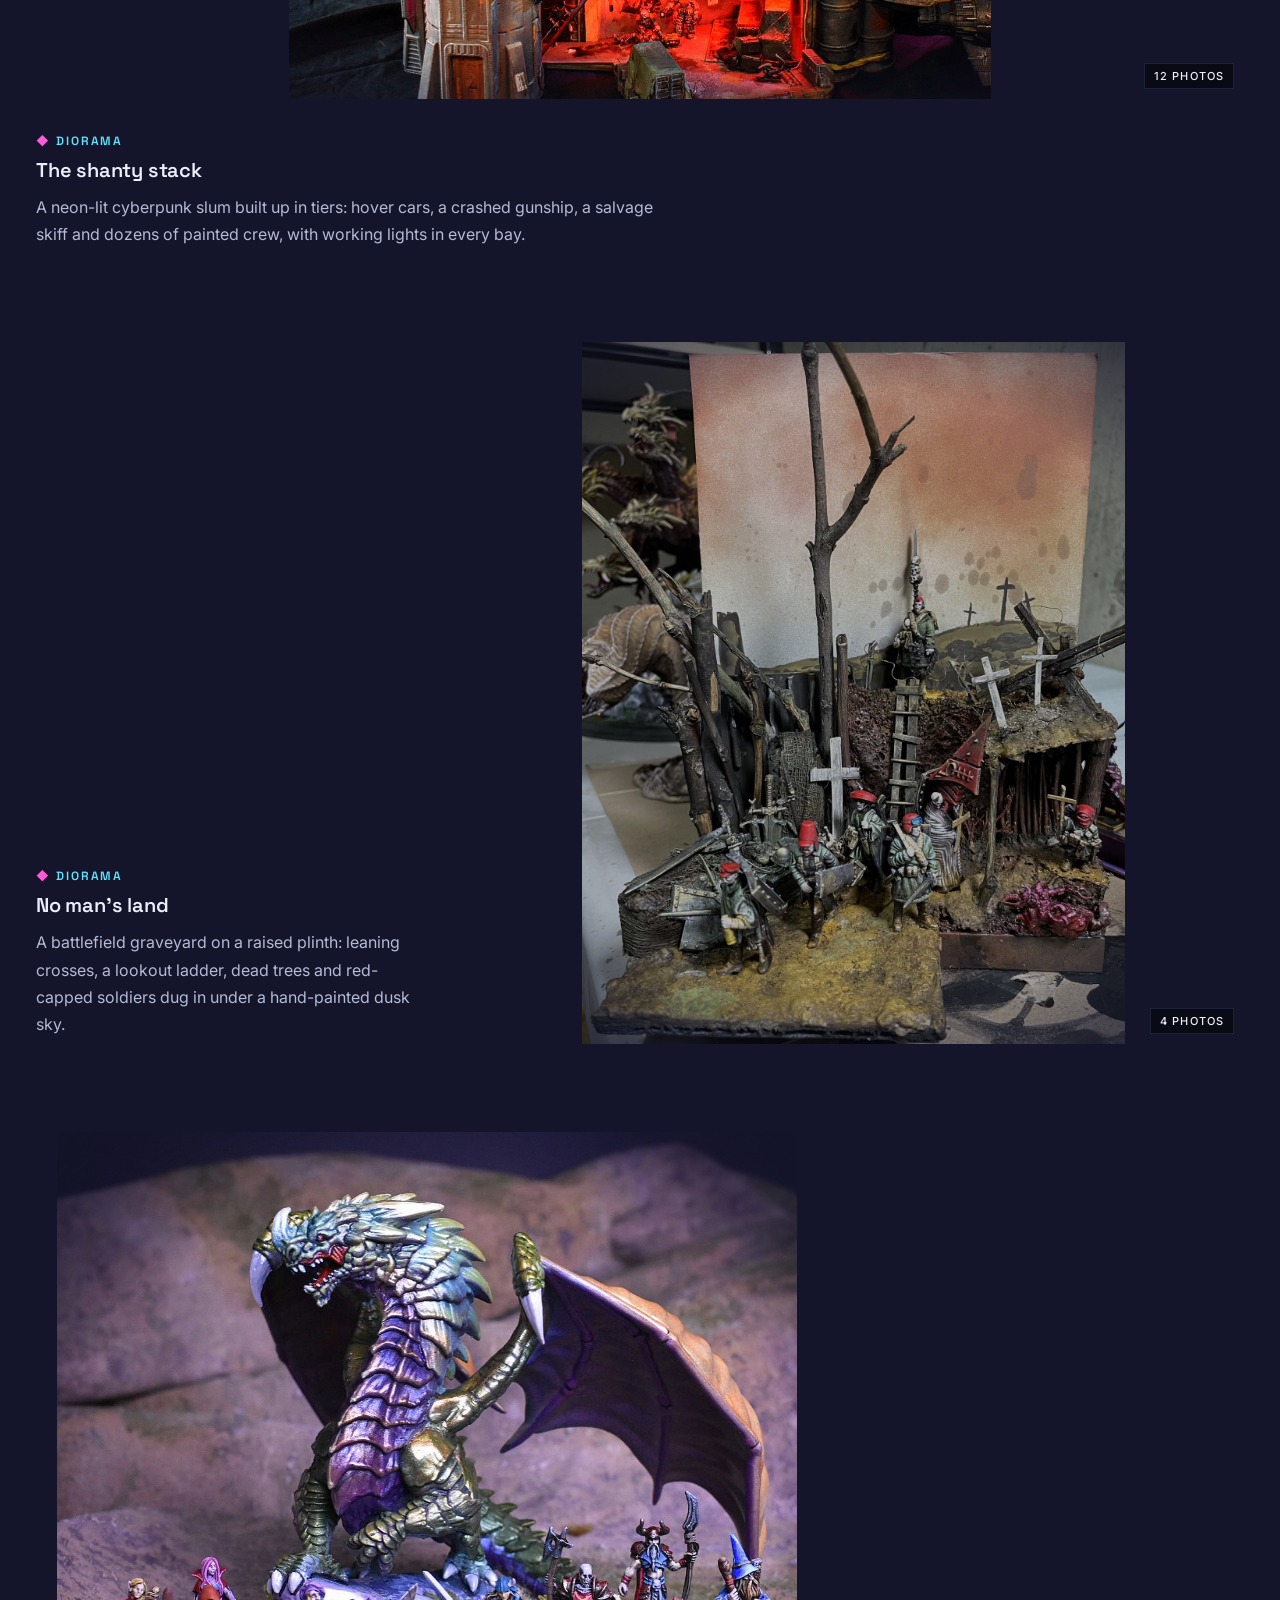
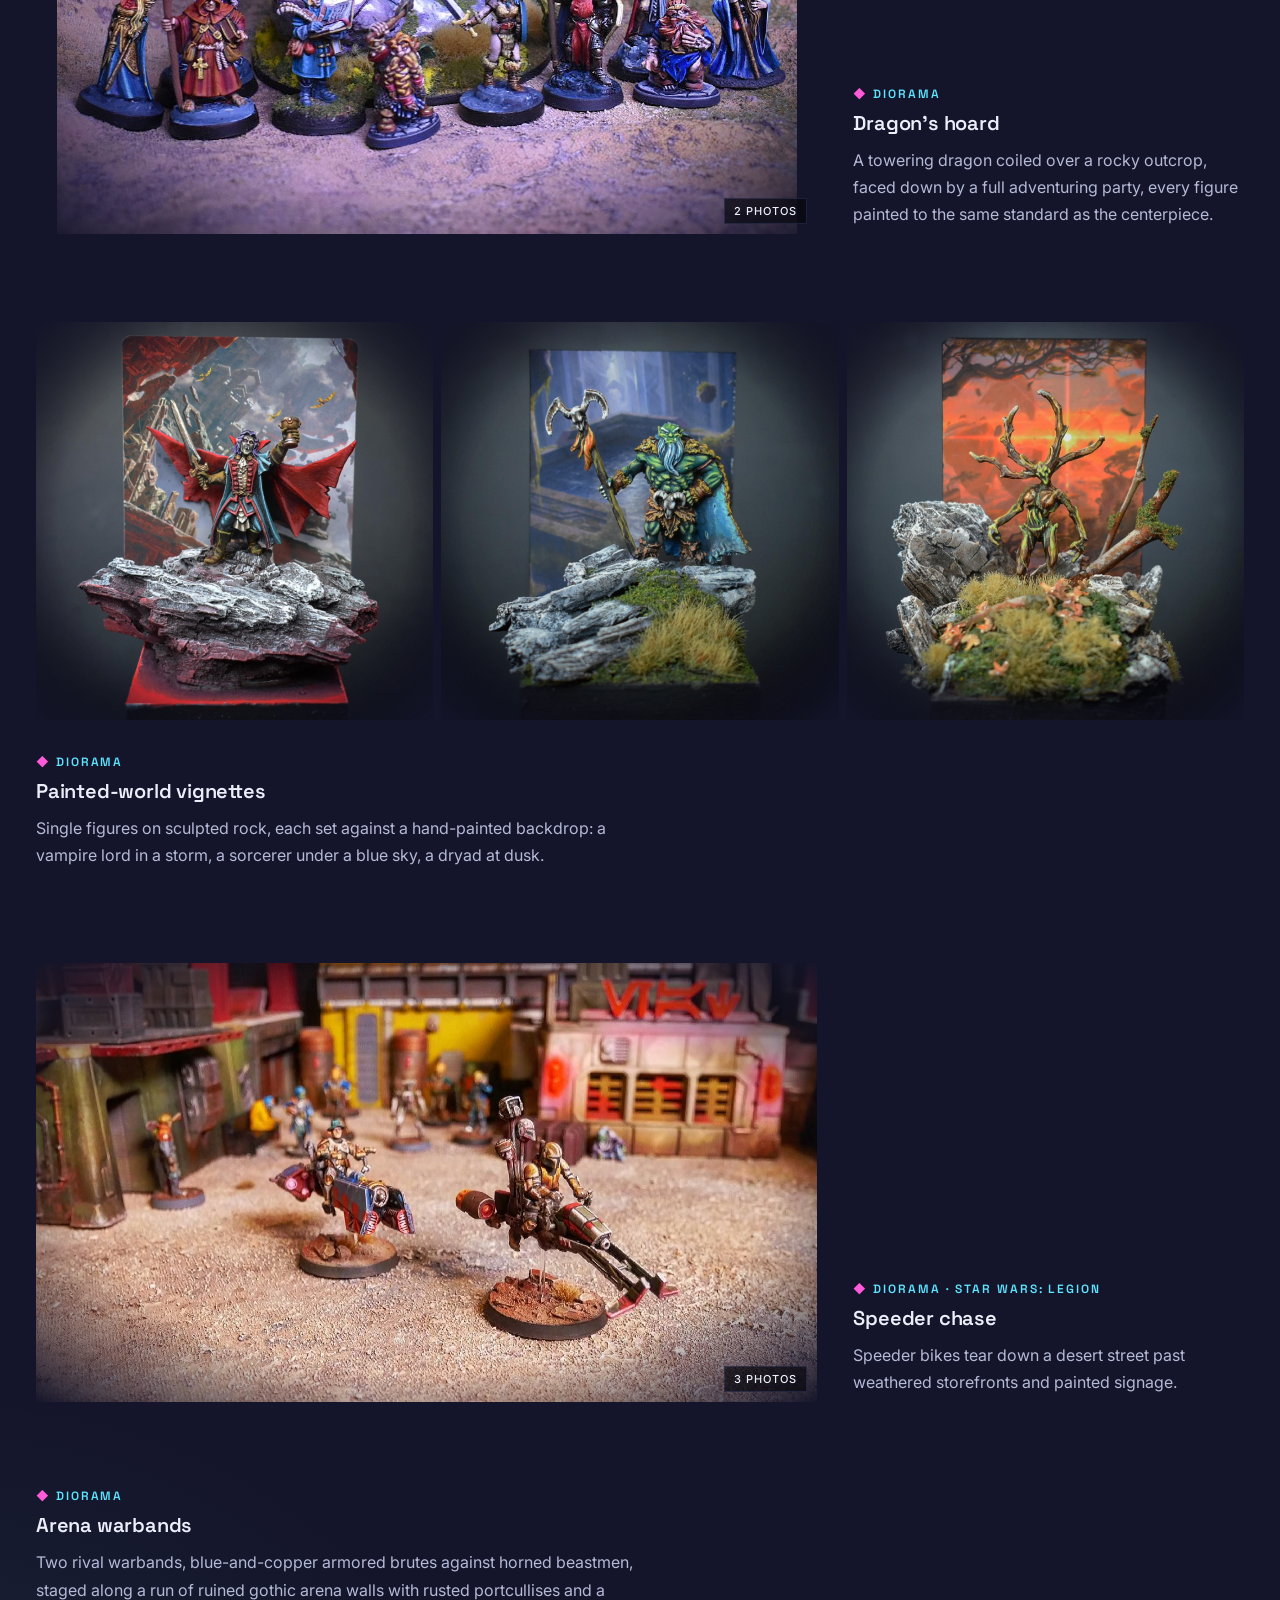
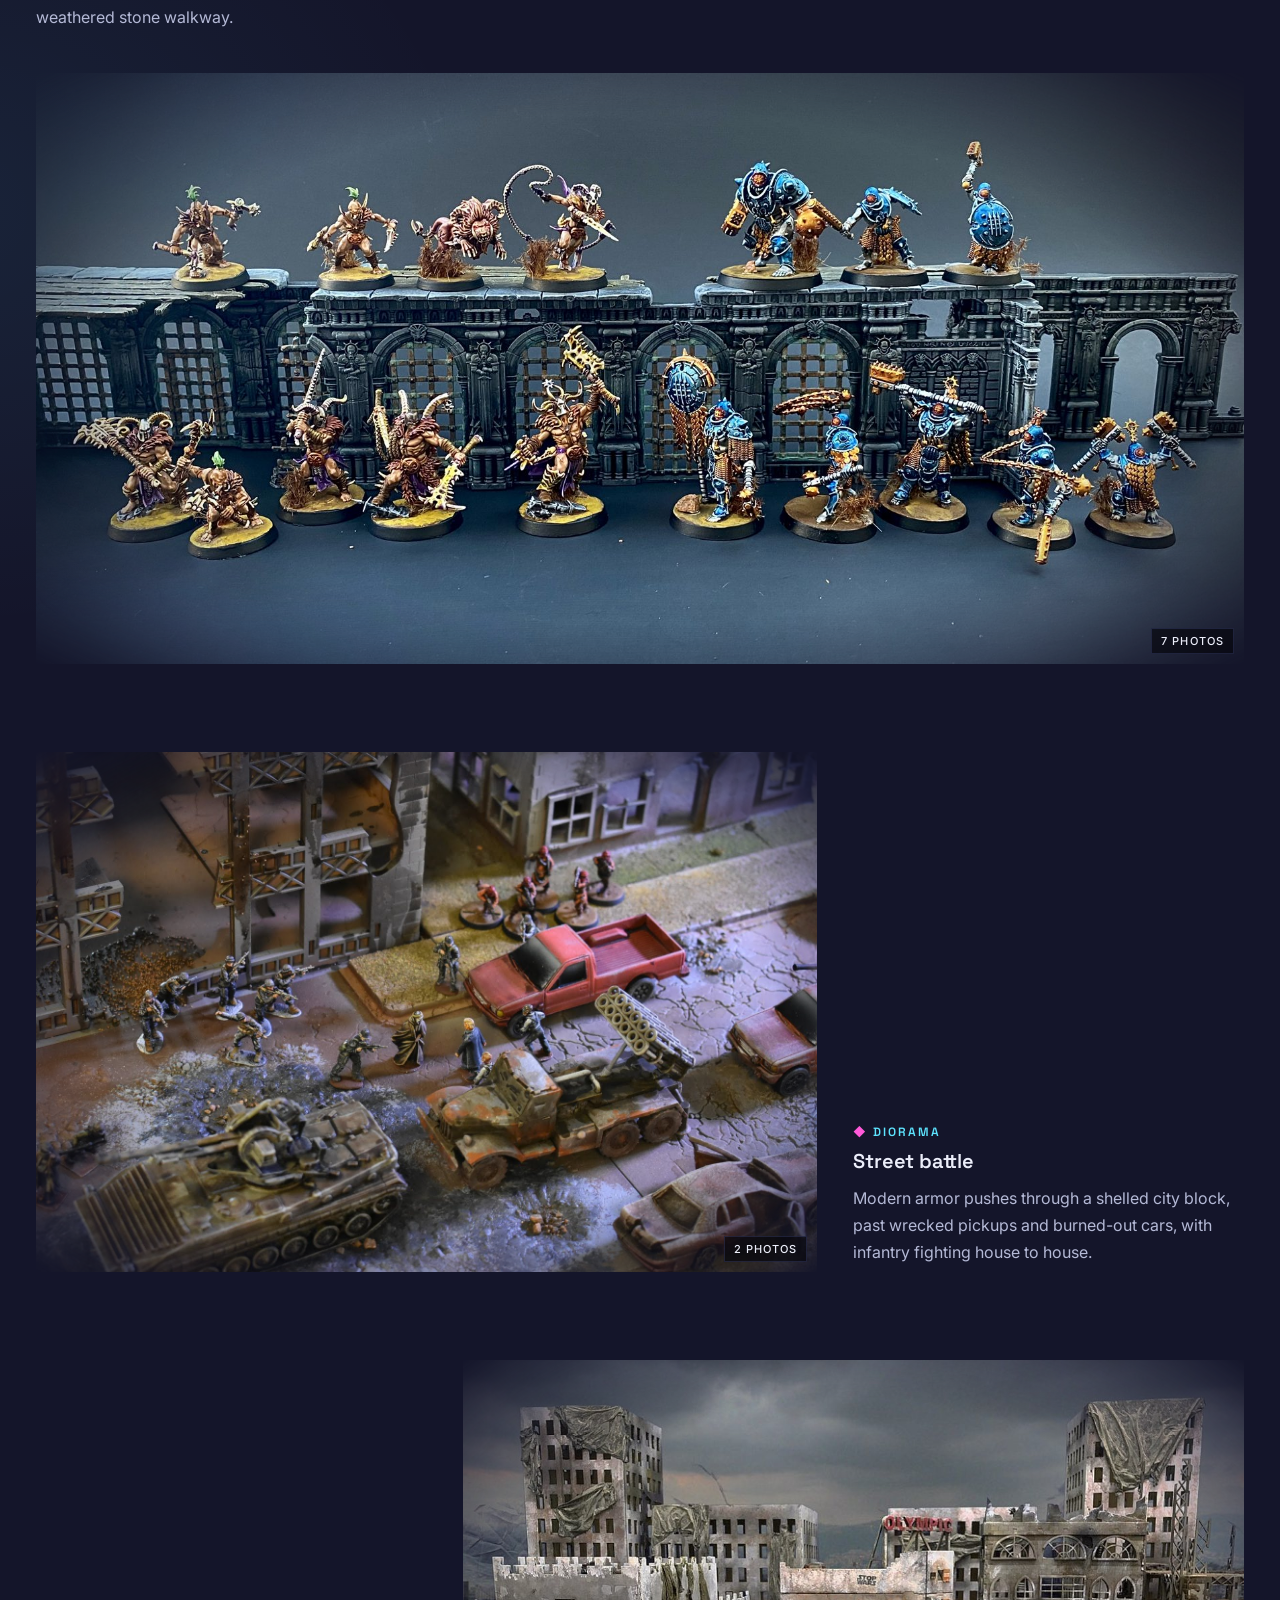
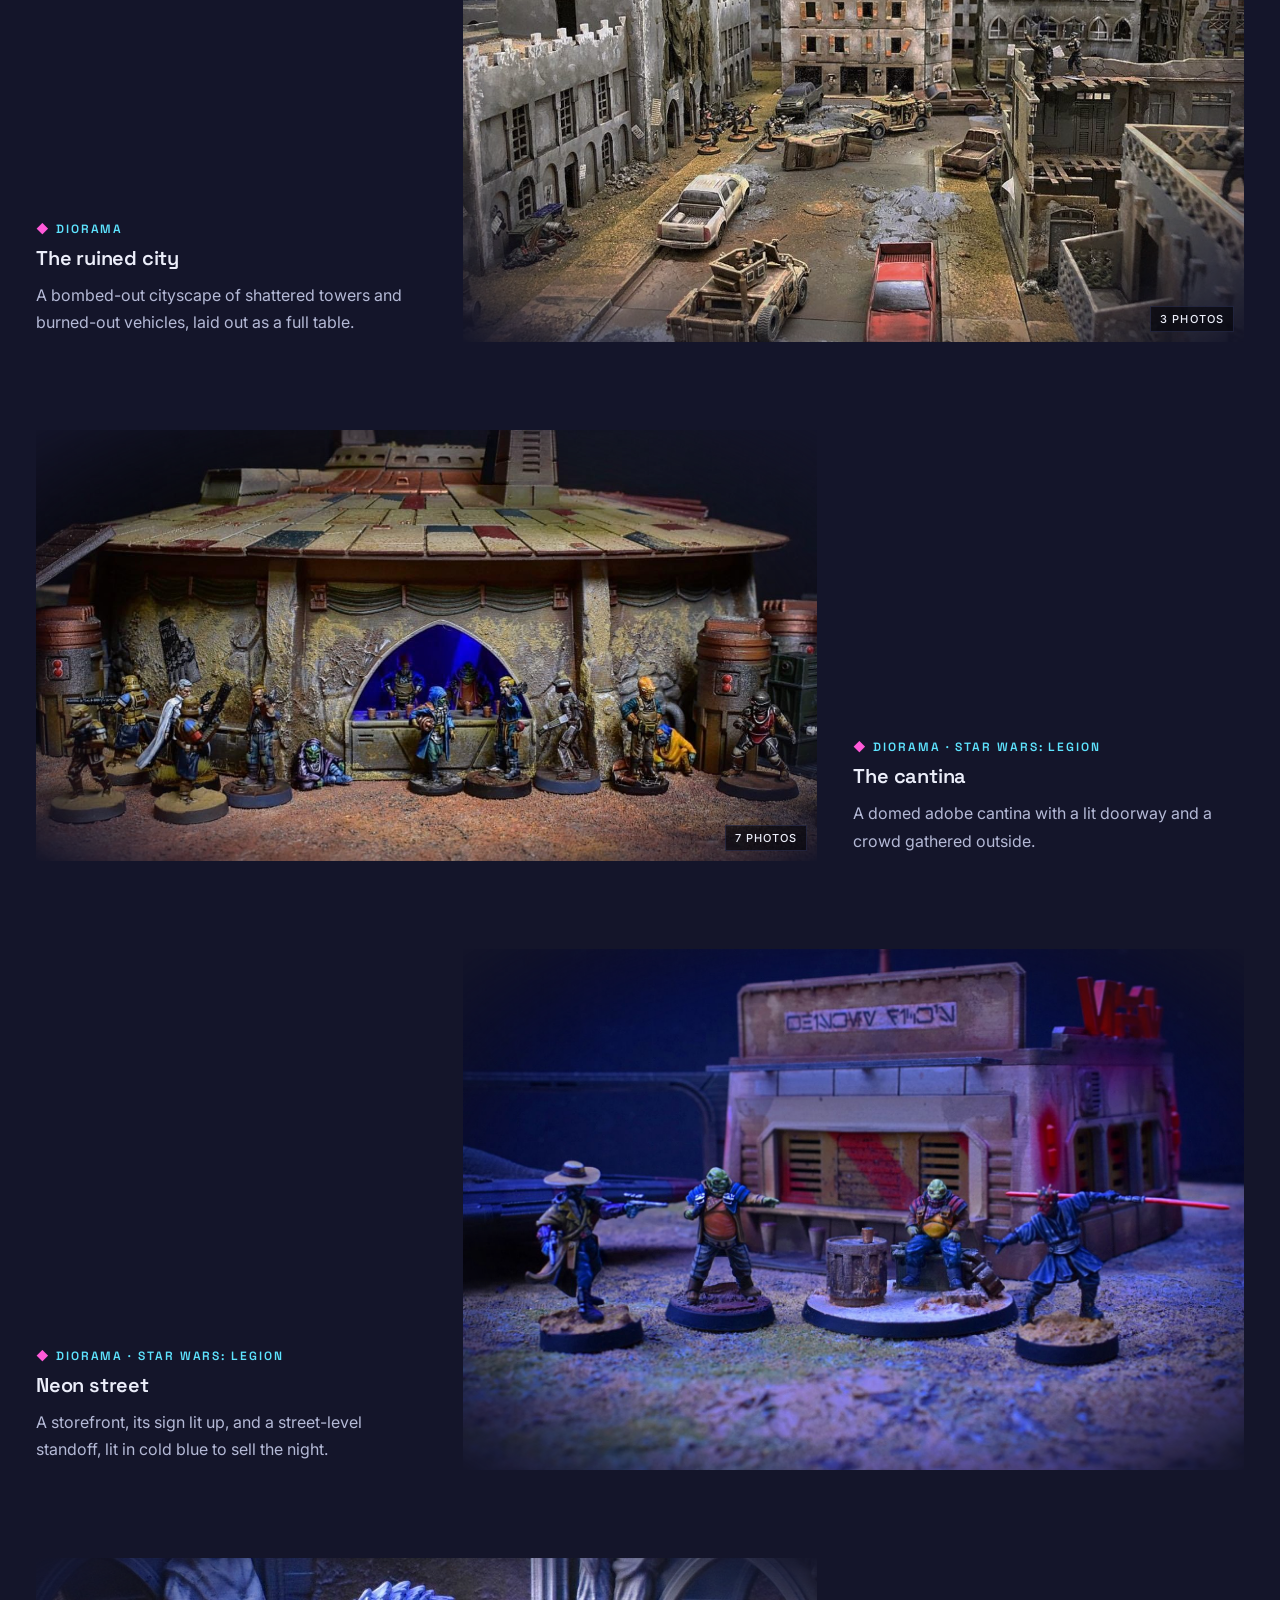
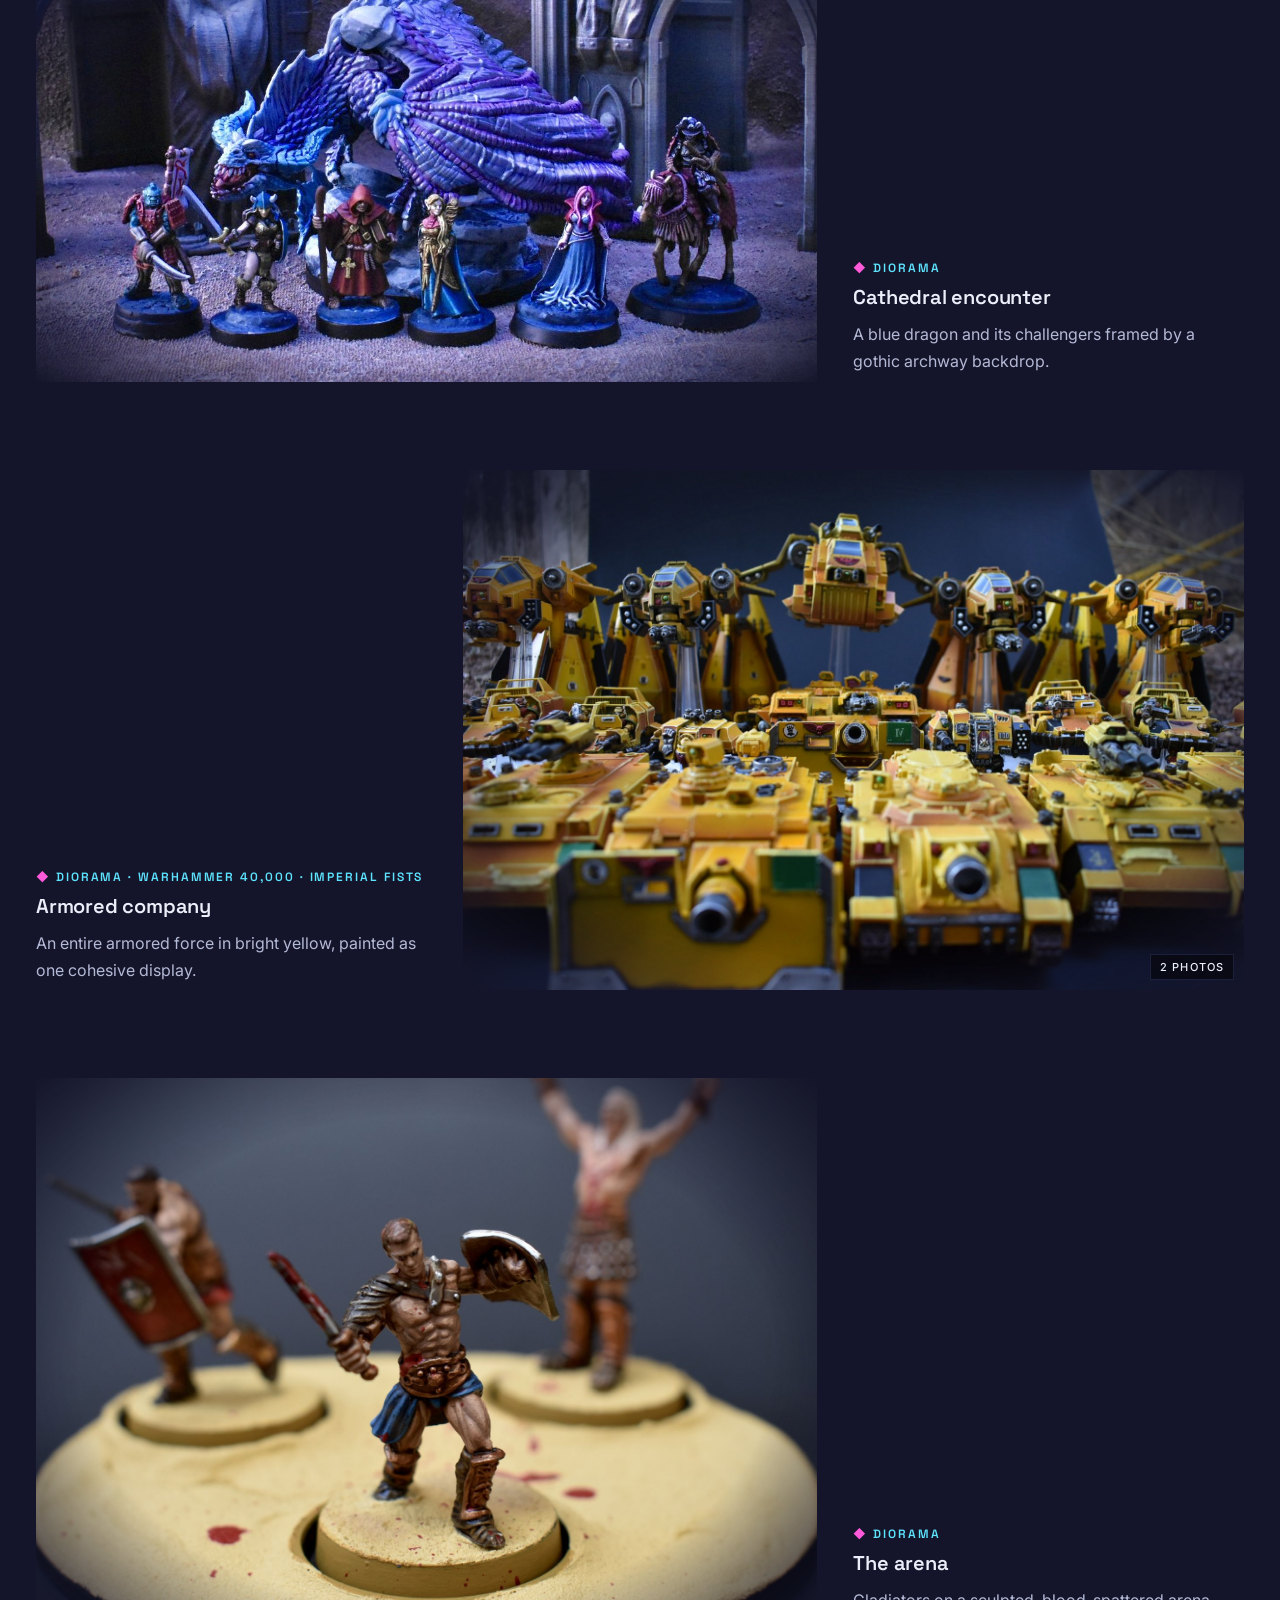
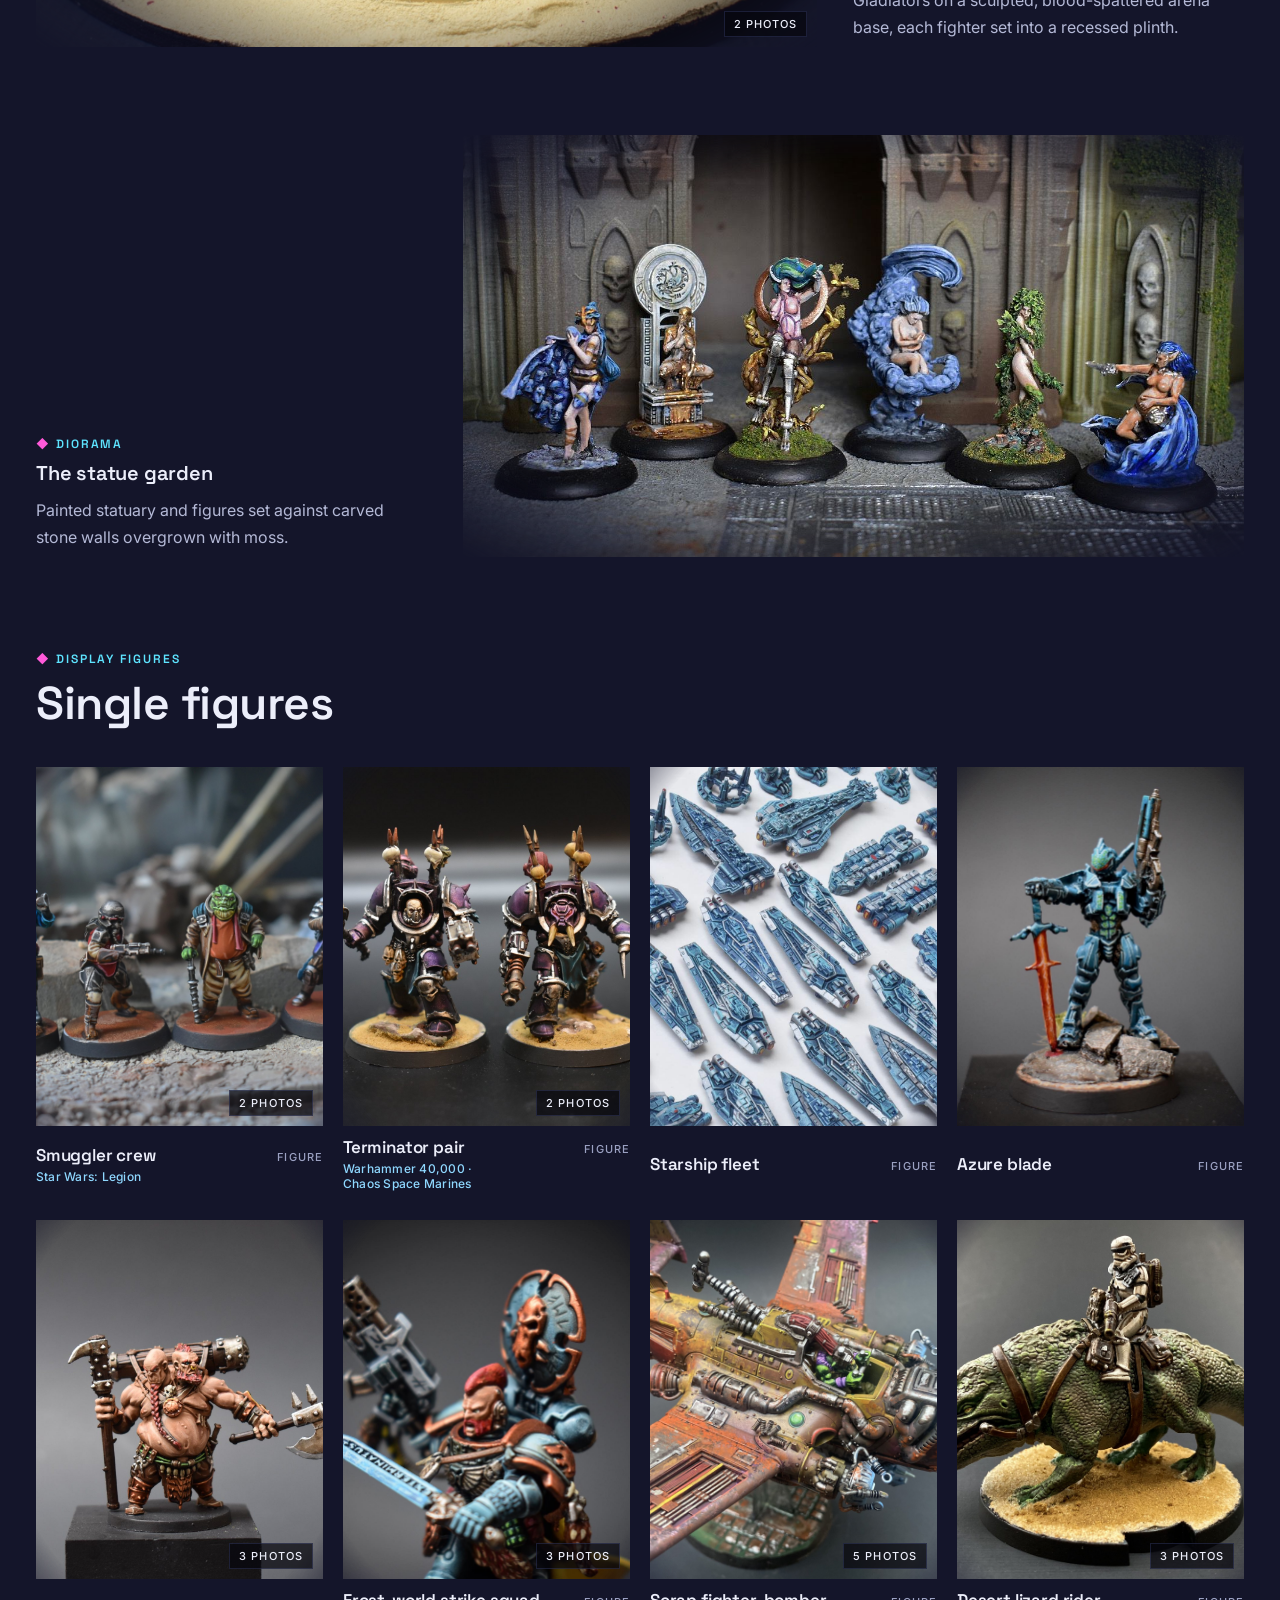
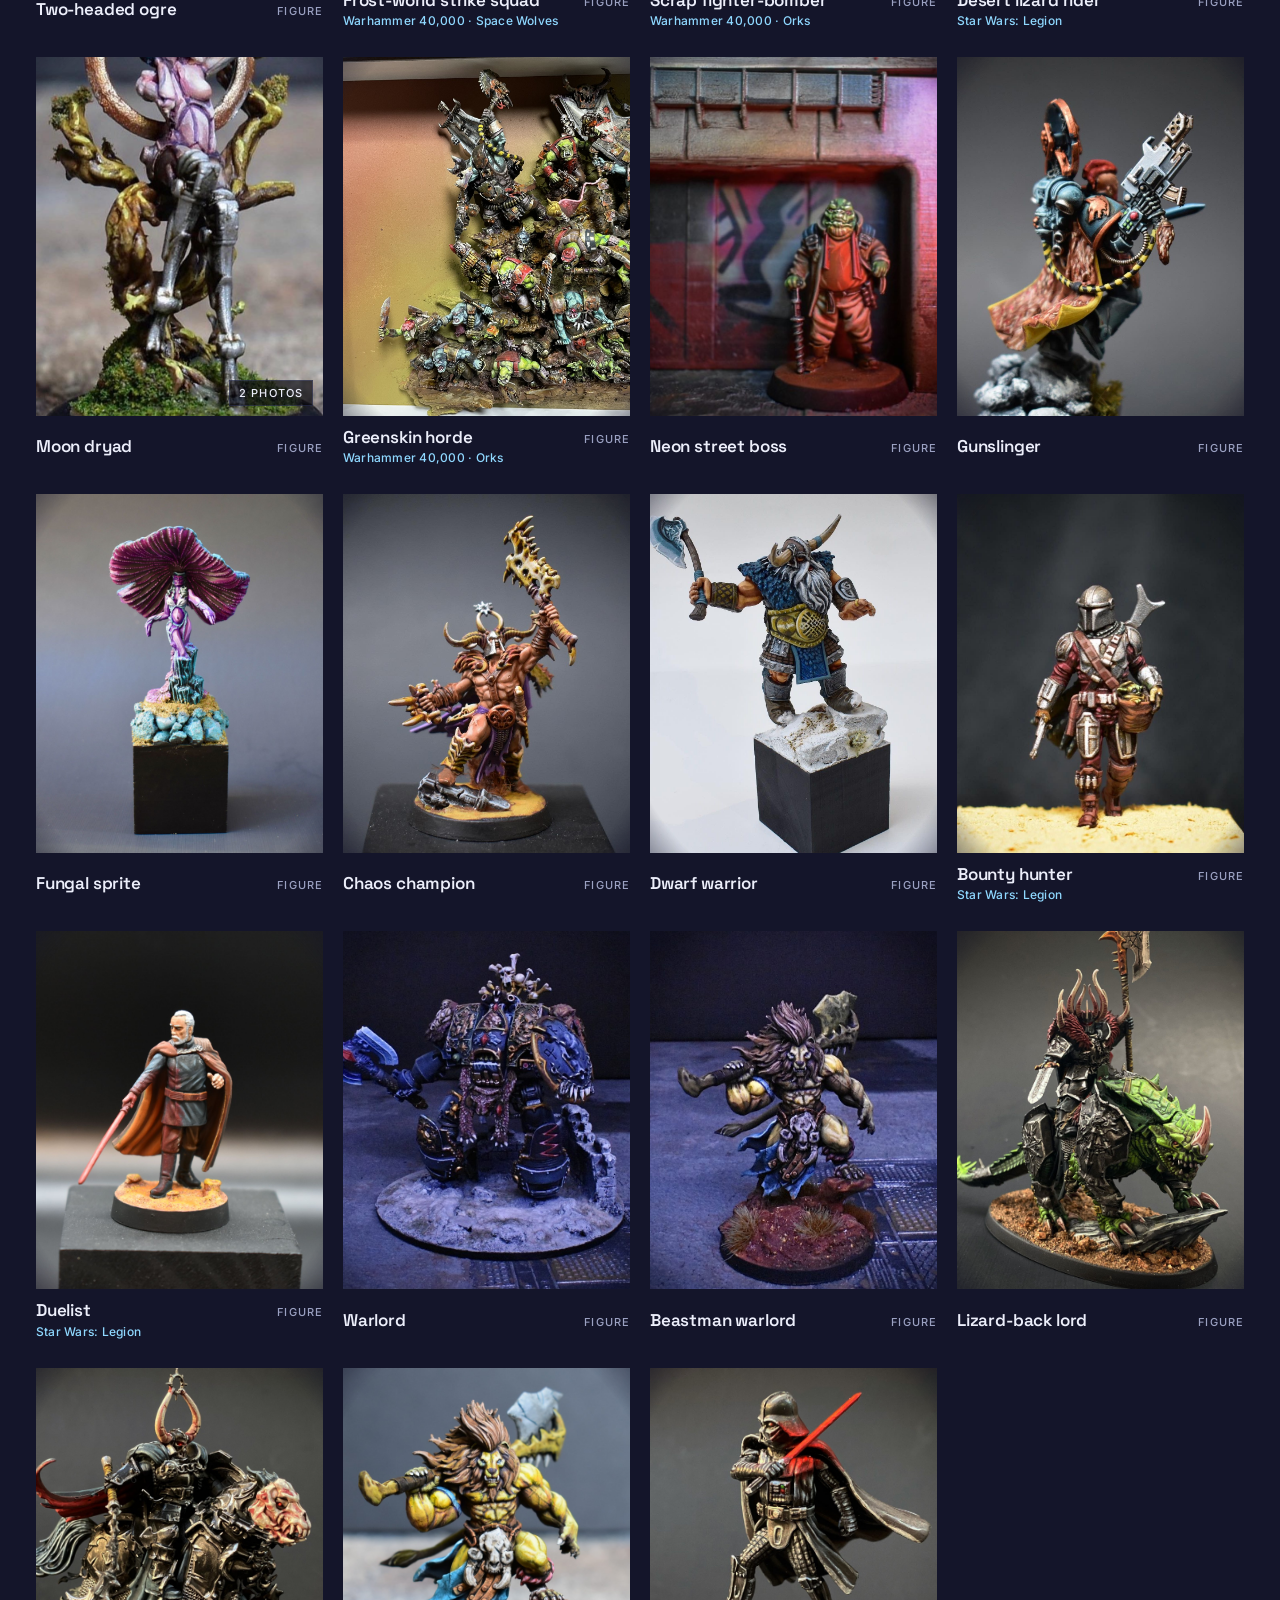
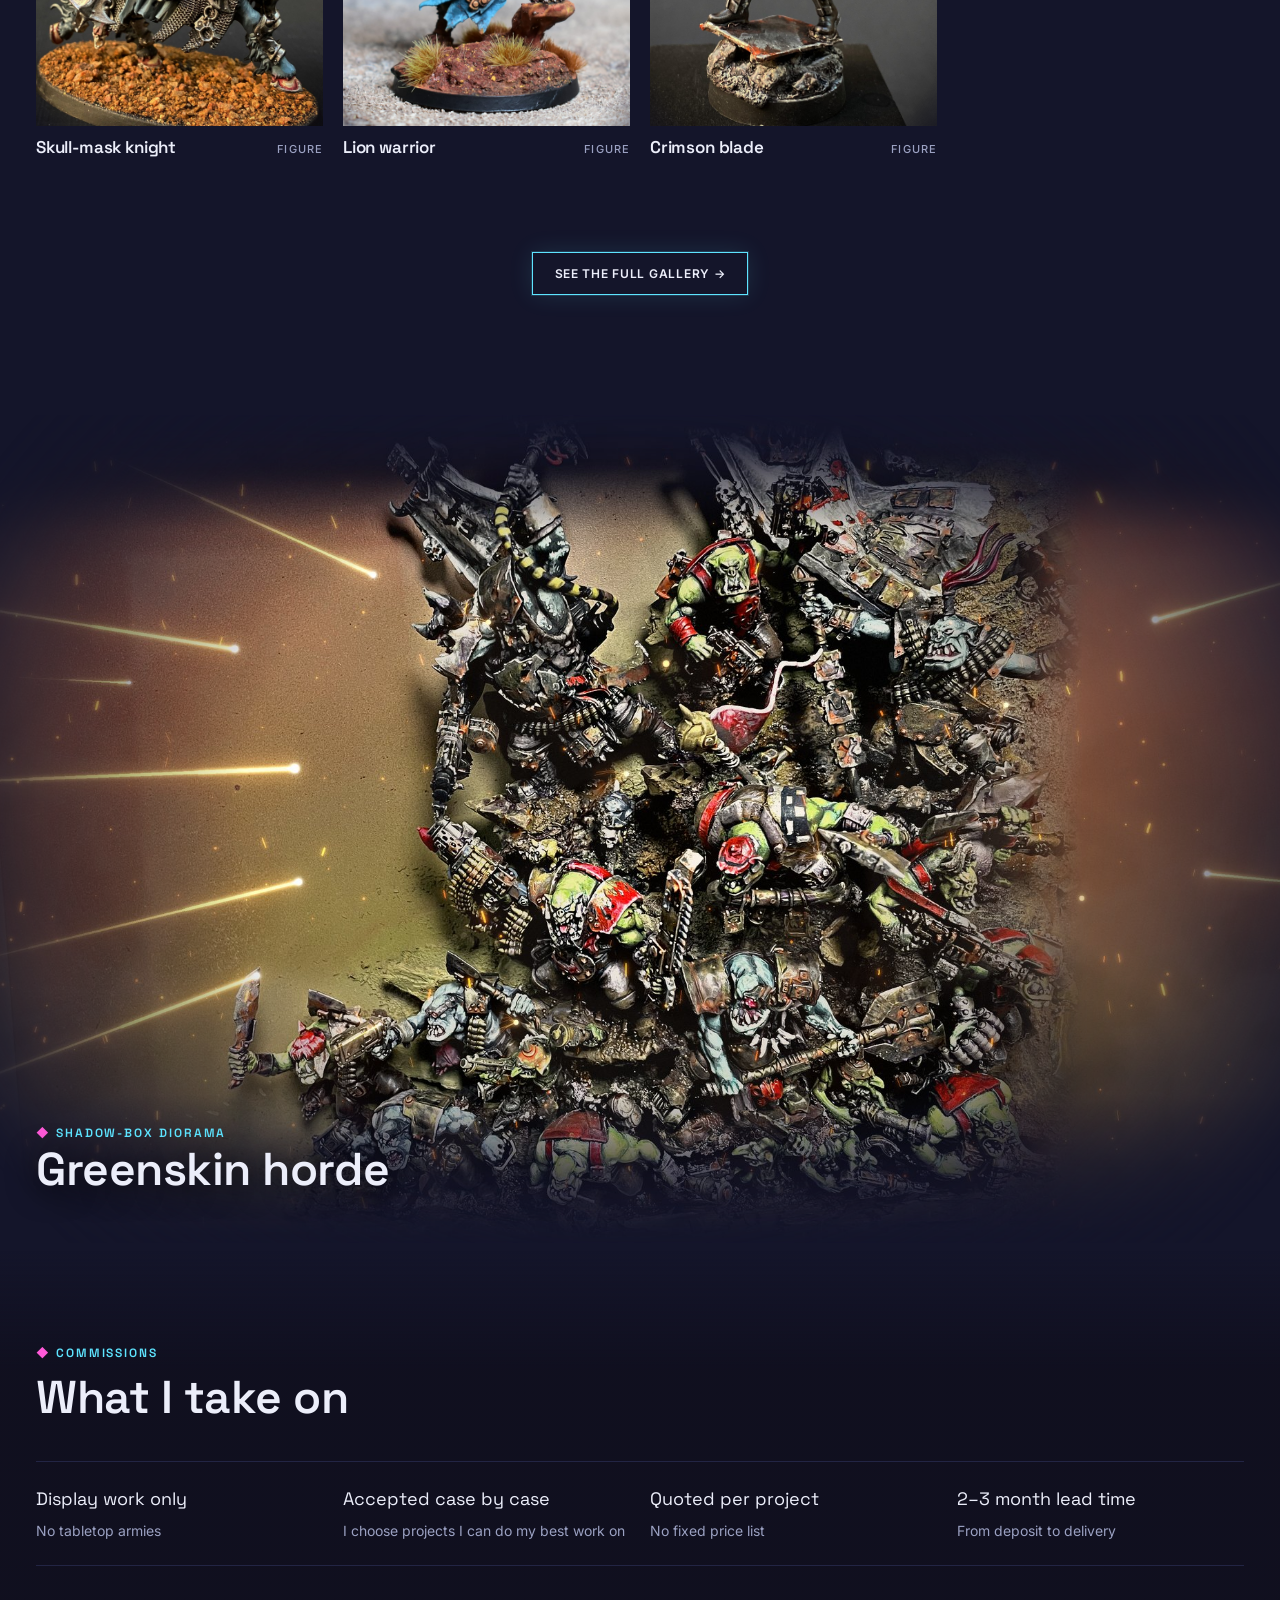
==== commit 2a337961: "Hero: cantina crew blended with dragon hoard Co-Authored-By: Claude Opus 5.5 <noreply@anthropic.com>" ====
--- a/index.html
+++ b/index.html
@@ -32,7 +32,7 @@
 </div>
 
 <header class="hero" id="top">
-  <img src="img/hero-cantina.jpg" srcset="img/hero-cantina.jpg 2400w, img/hero-cantina-3840.jpg 3840w" sizes="100vw" alt="Cantina diorama: a domed adobe cantina with a lit bar, and a painted crew of smugglers and troopers out front" width="2400" height="1200">
+  <img src="img/hero-cantina.jpg" srcset="img/hero-cantina.jpg 2400w, img/hero-cantina-3840.jpg 3840w" sizes="100vw" alt="A desert cantina and its crew blending into a dragon rearing over an adventuring party, all painted miniatures" width="2400" height="1200">
   <div class="wrap hero-cap">
     <h1>Whole worlds, <em>built by hand</em> at miniature scale.</h1>
     <div>
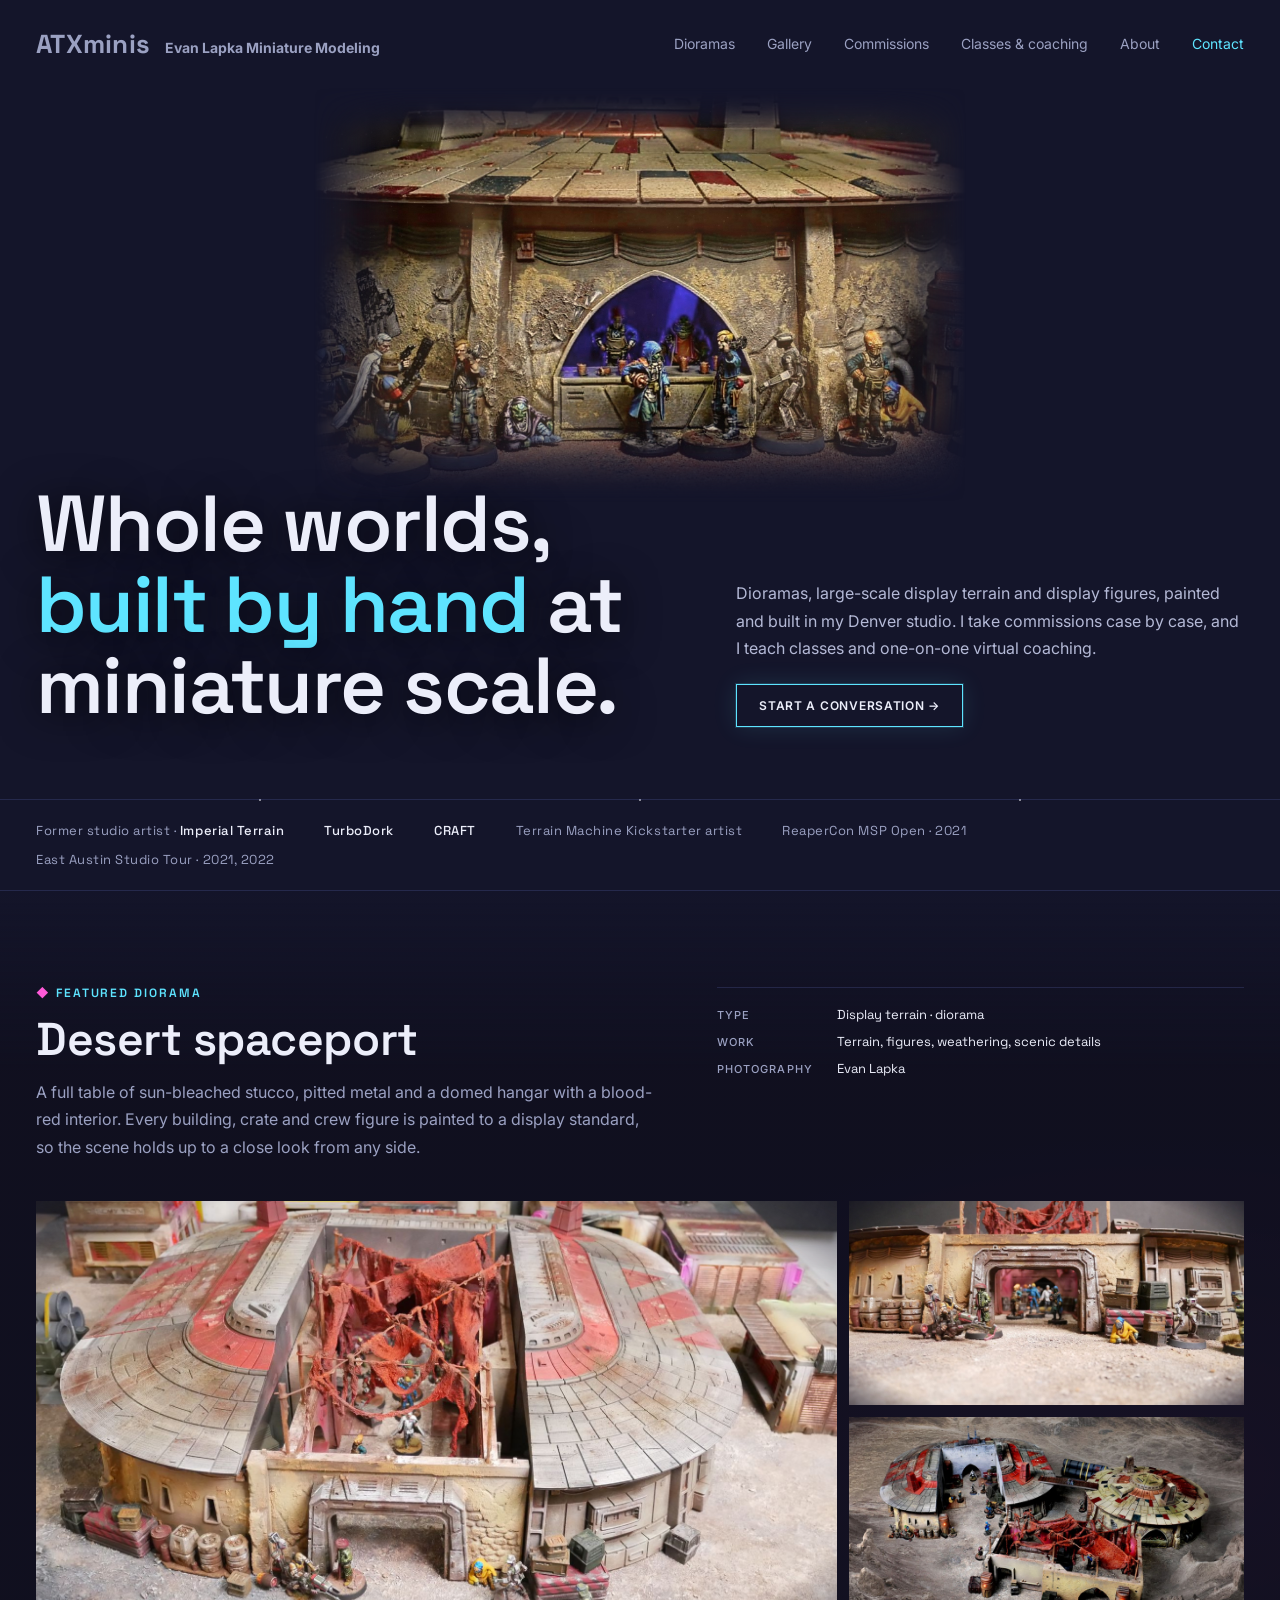
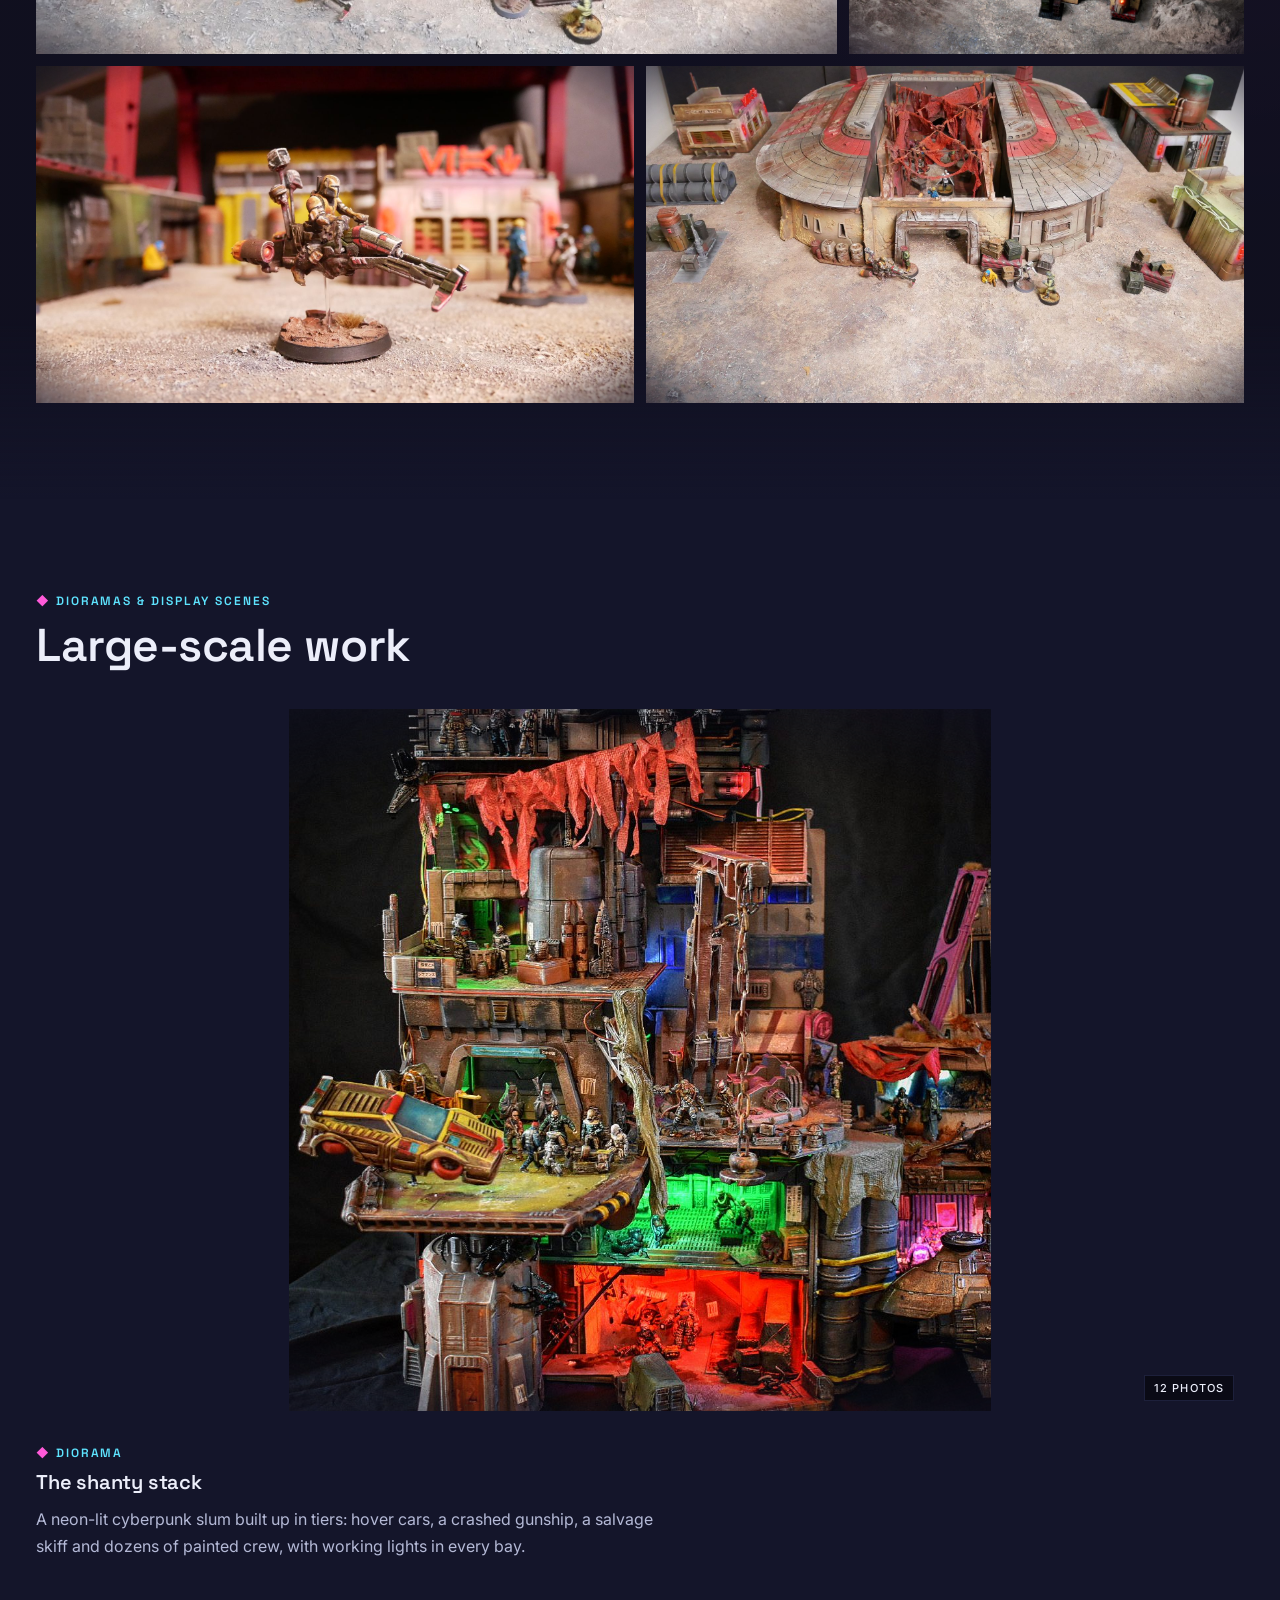
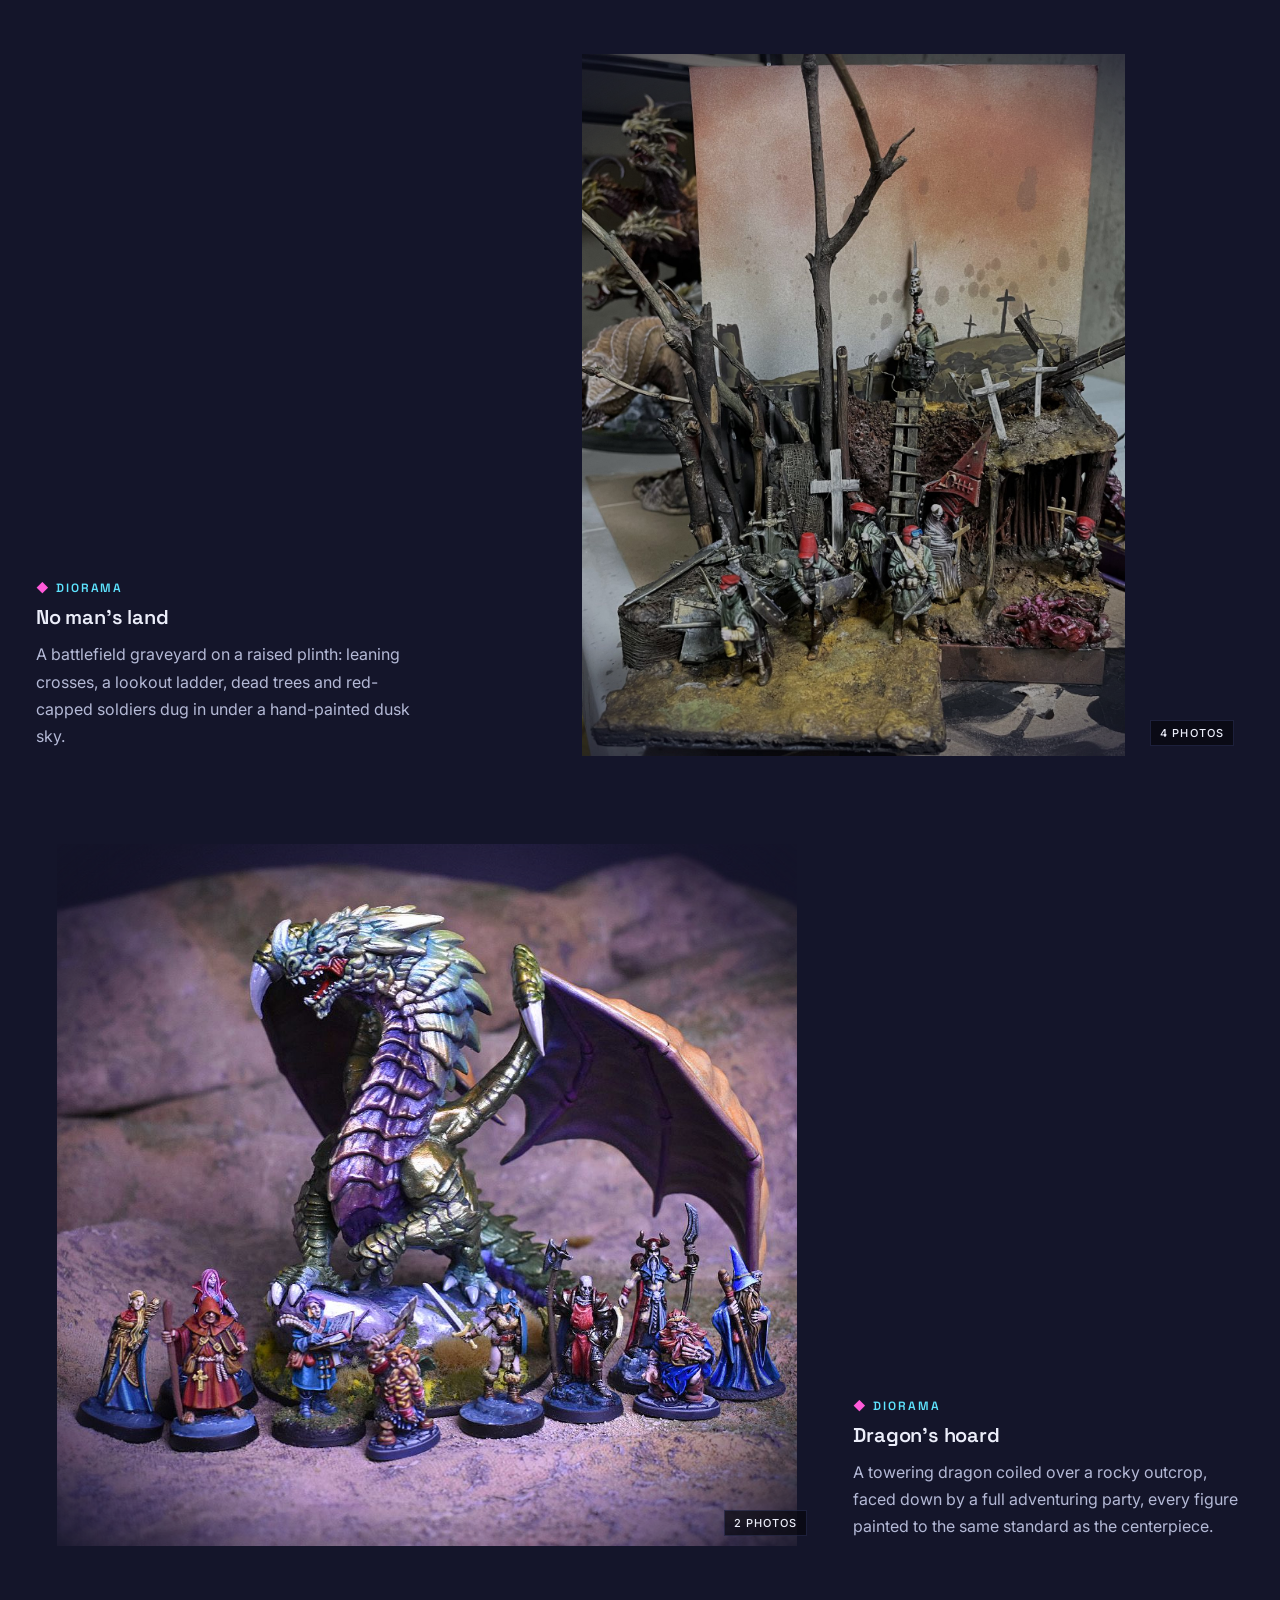
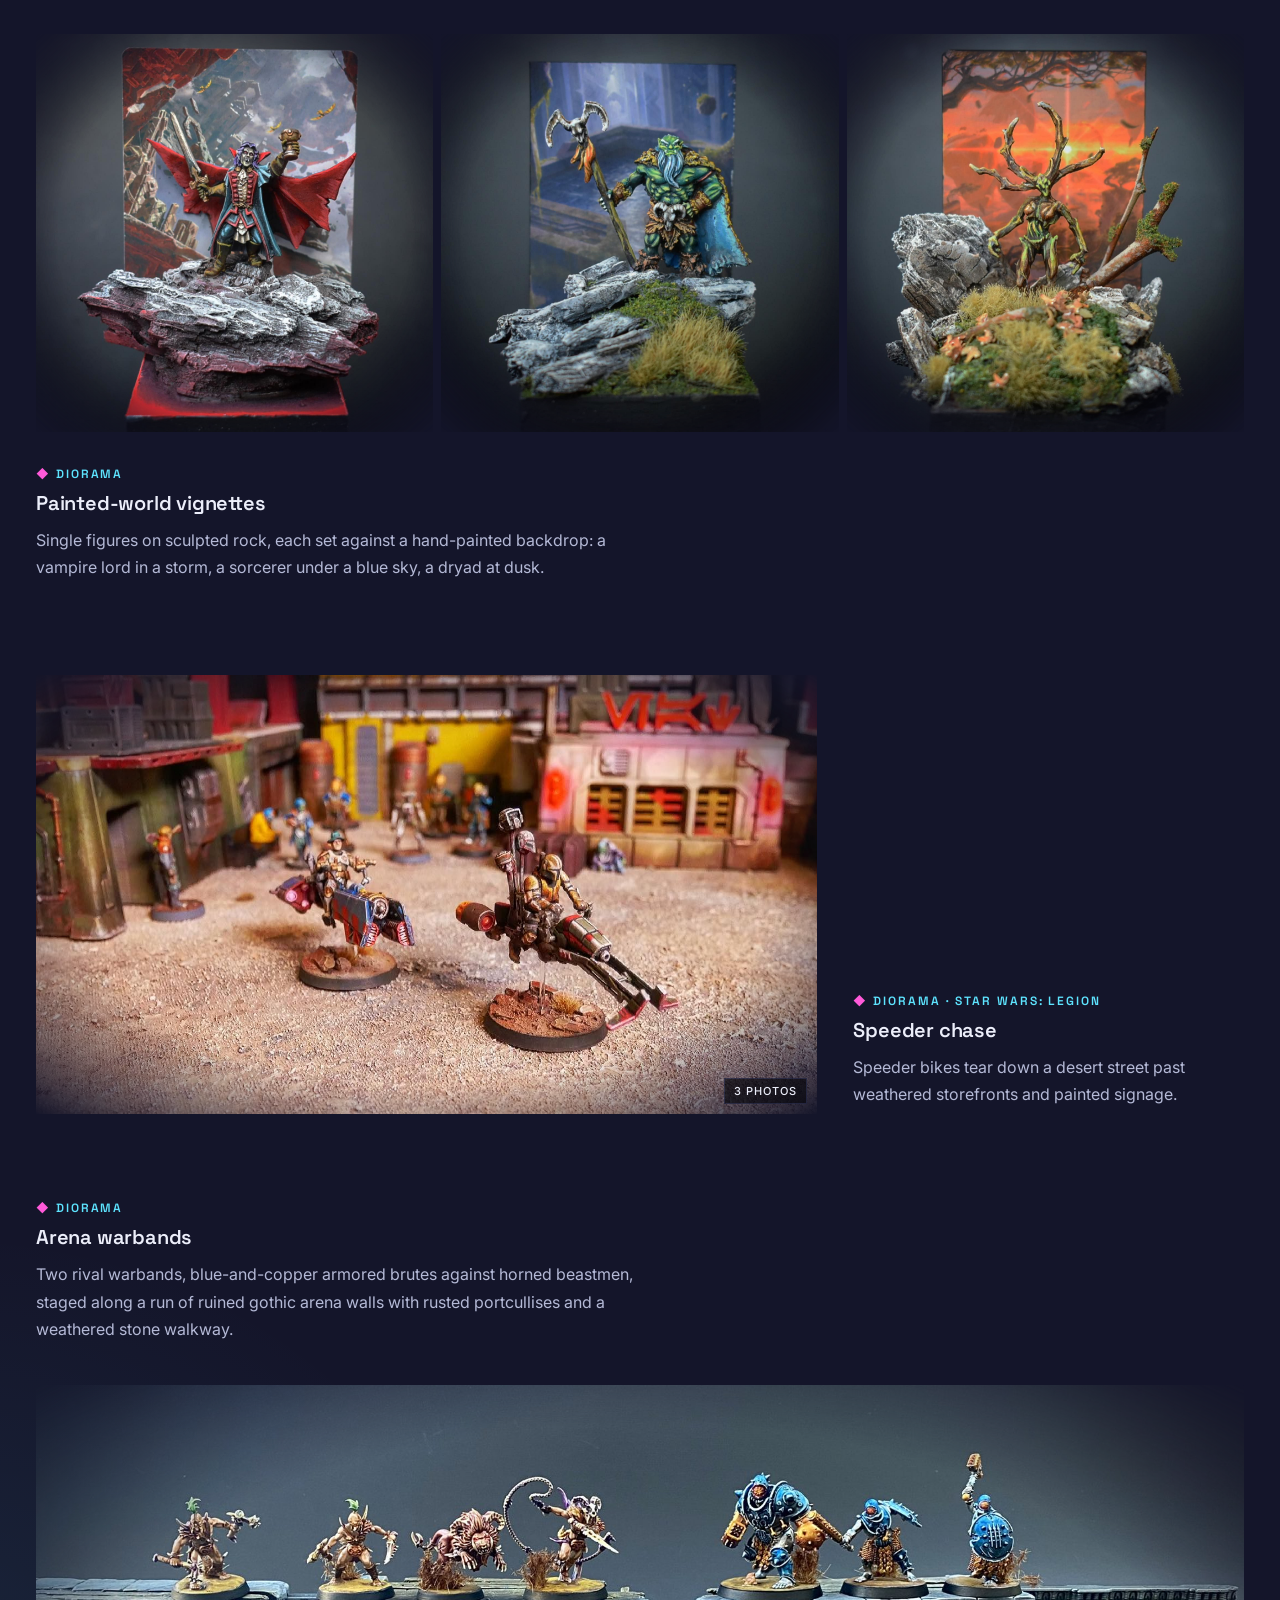
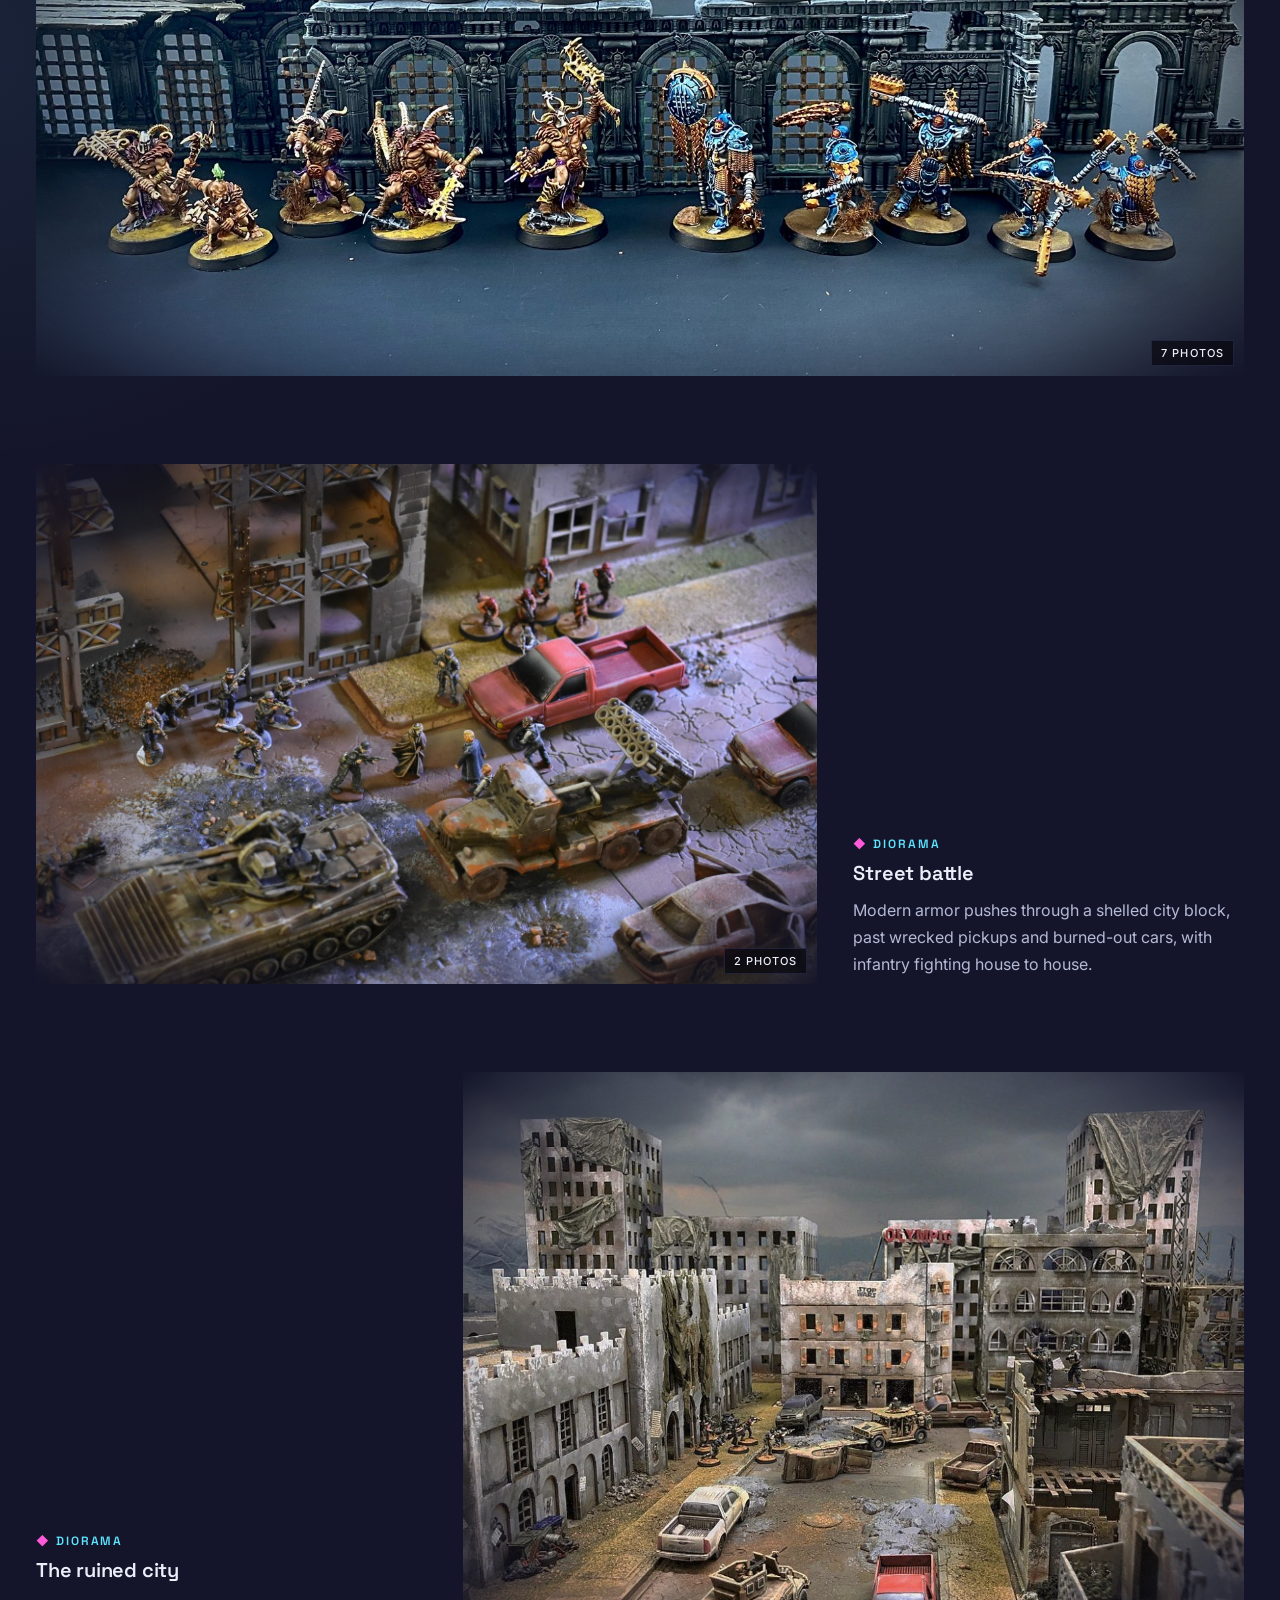
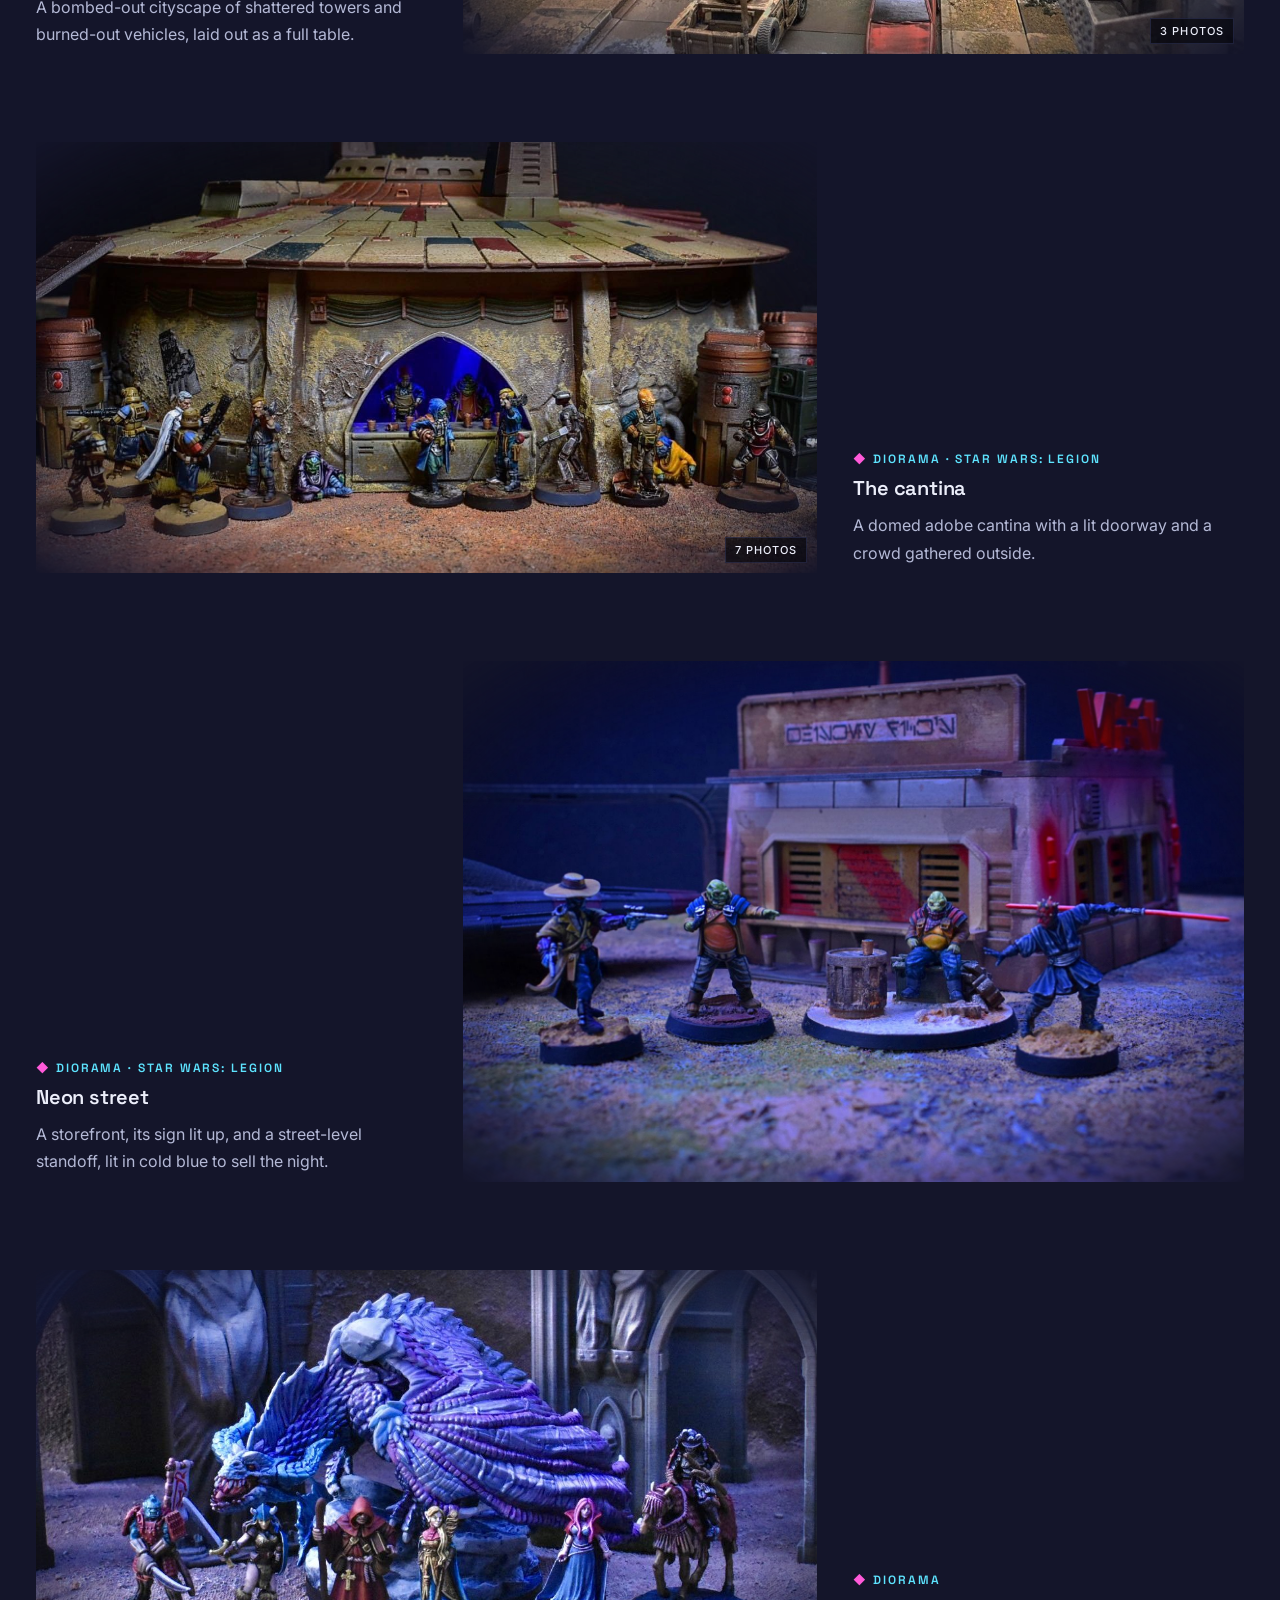
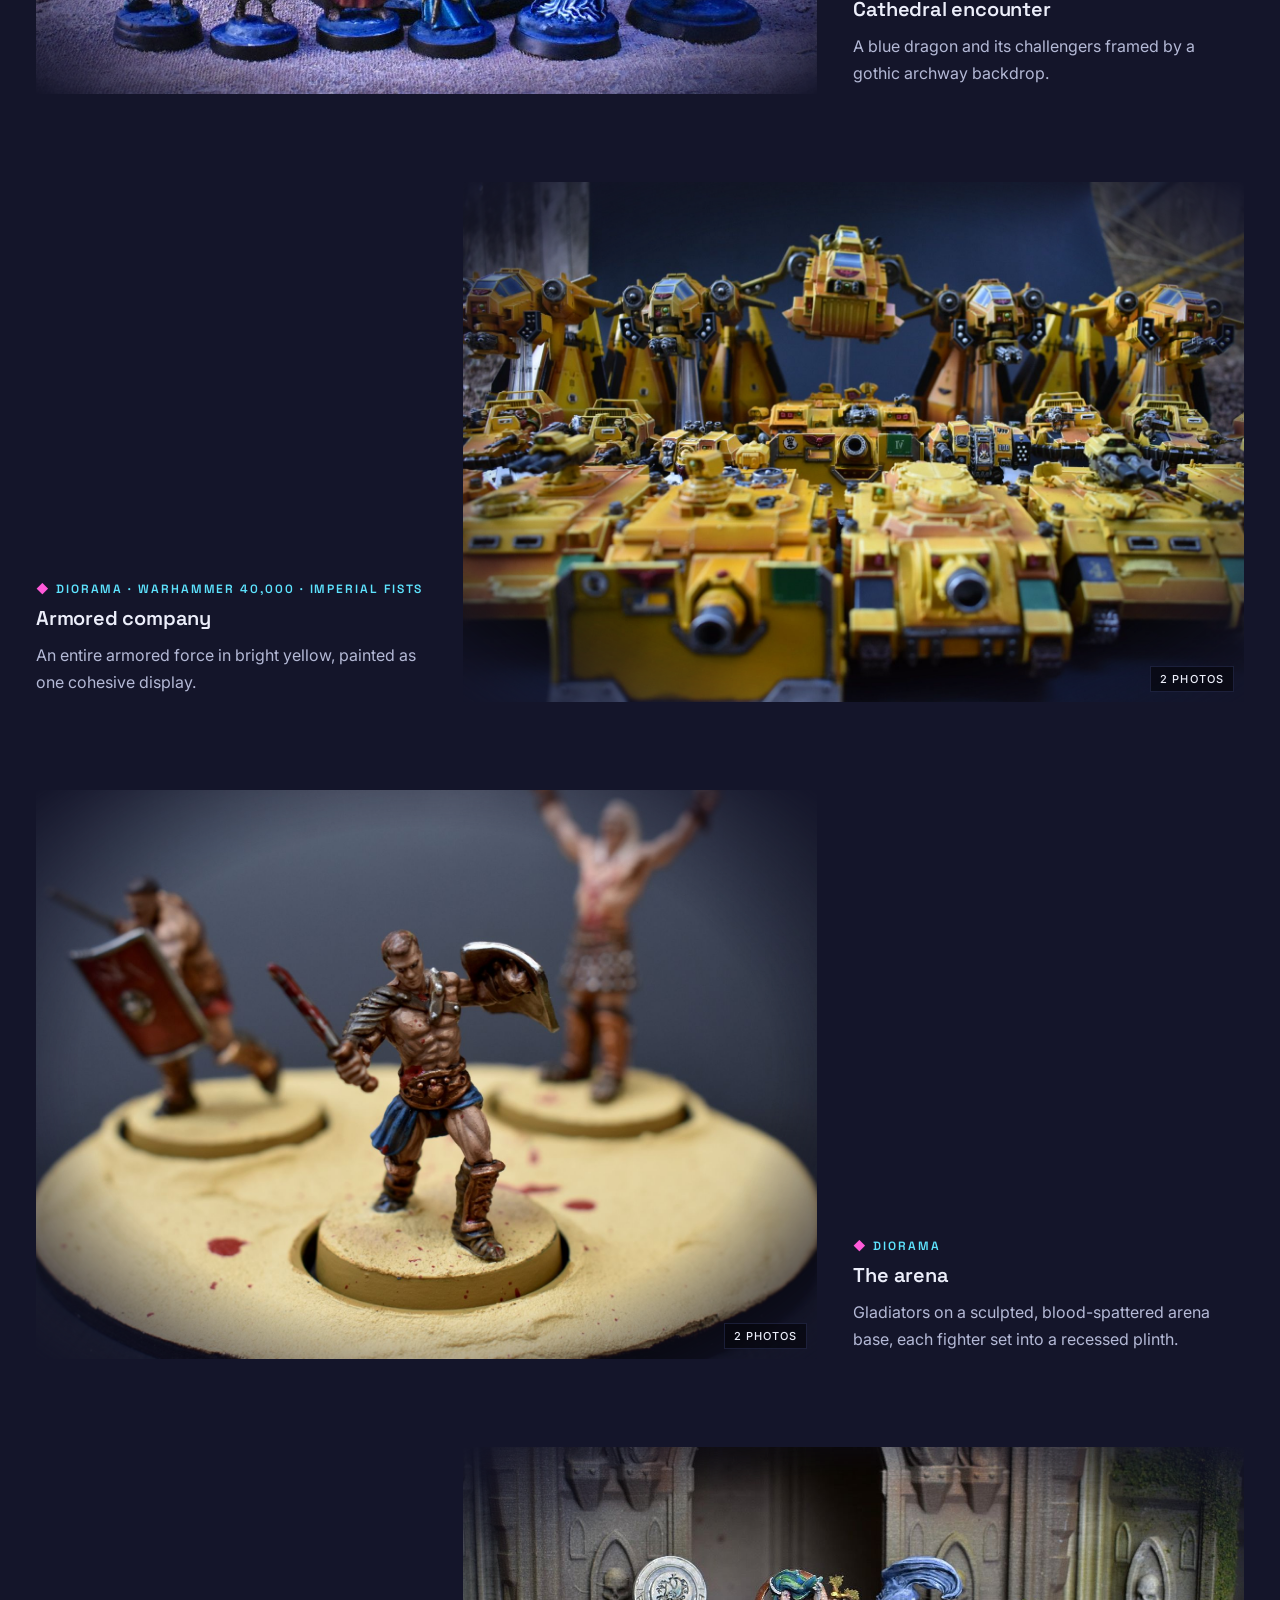
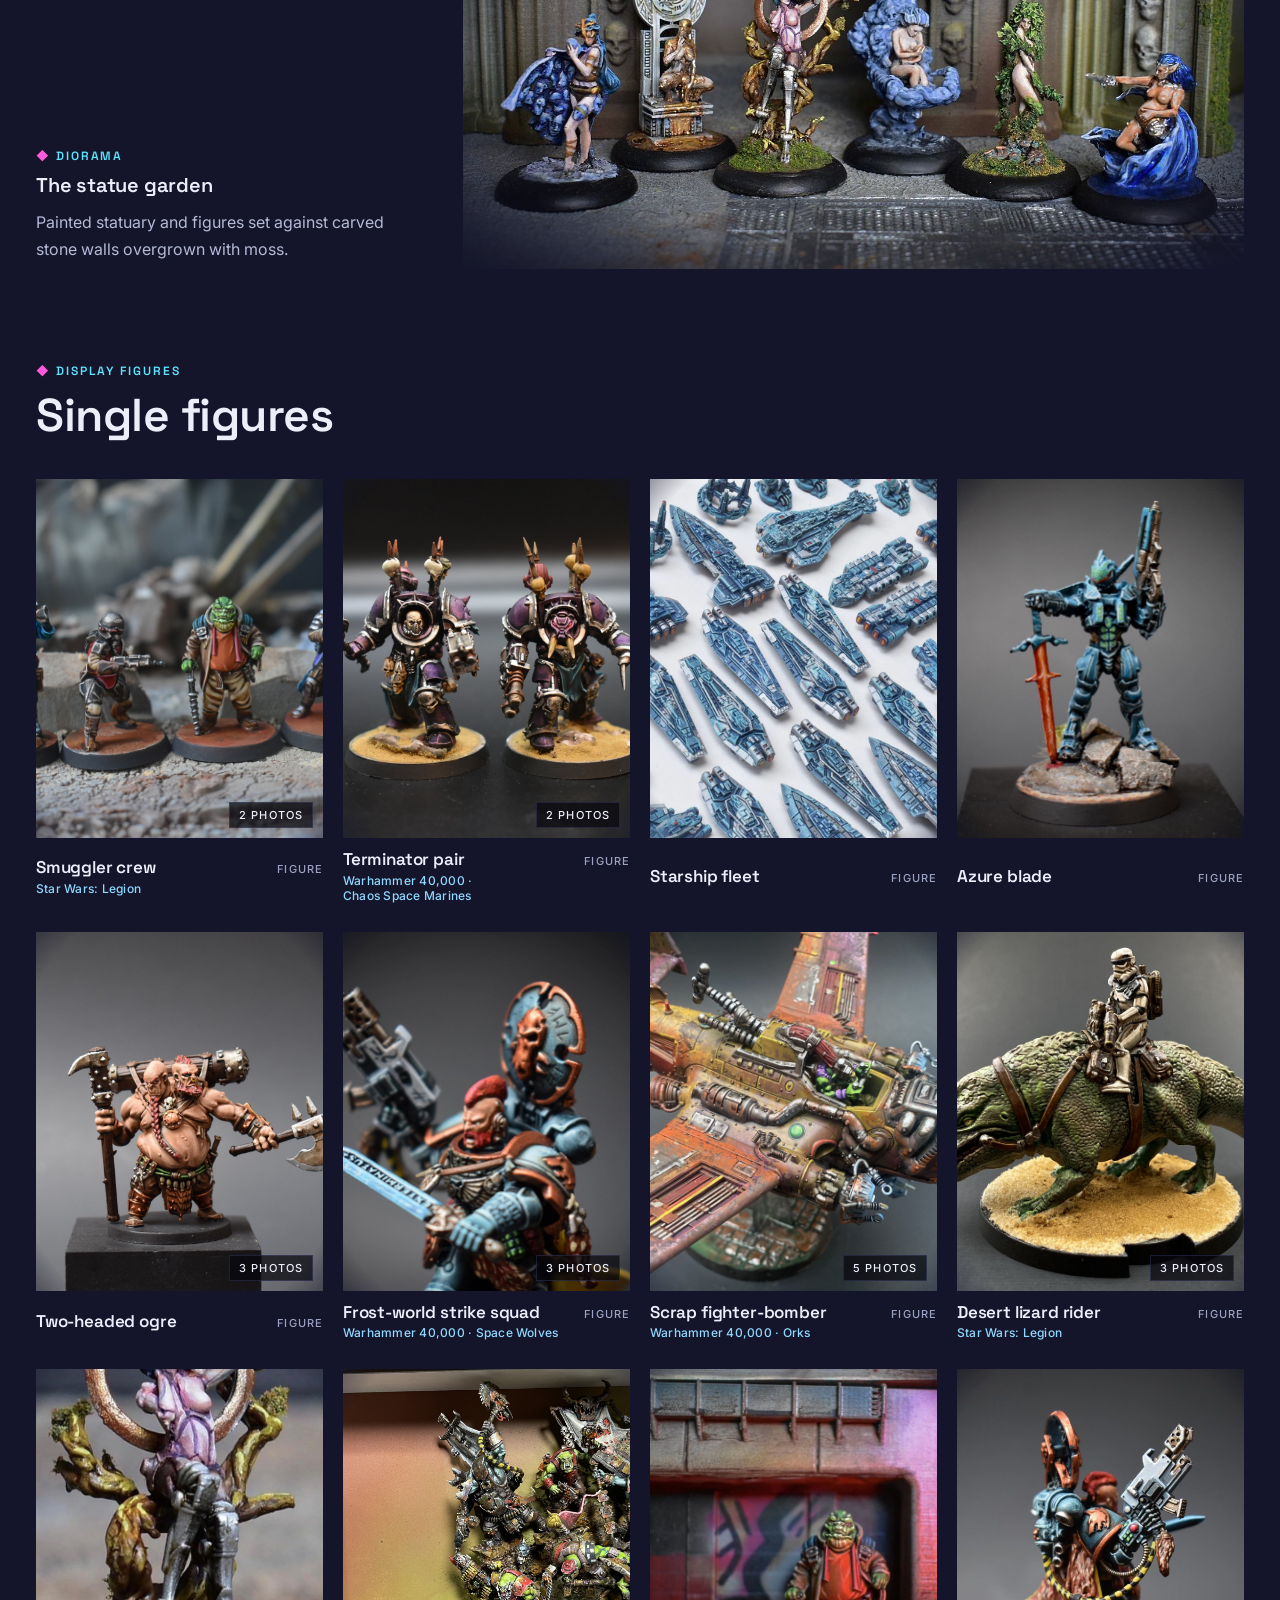
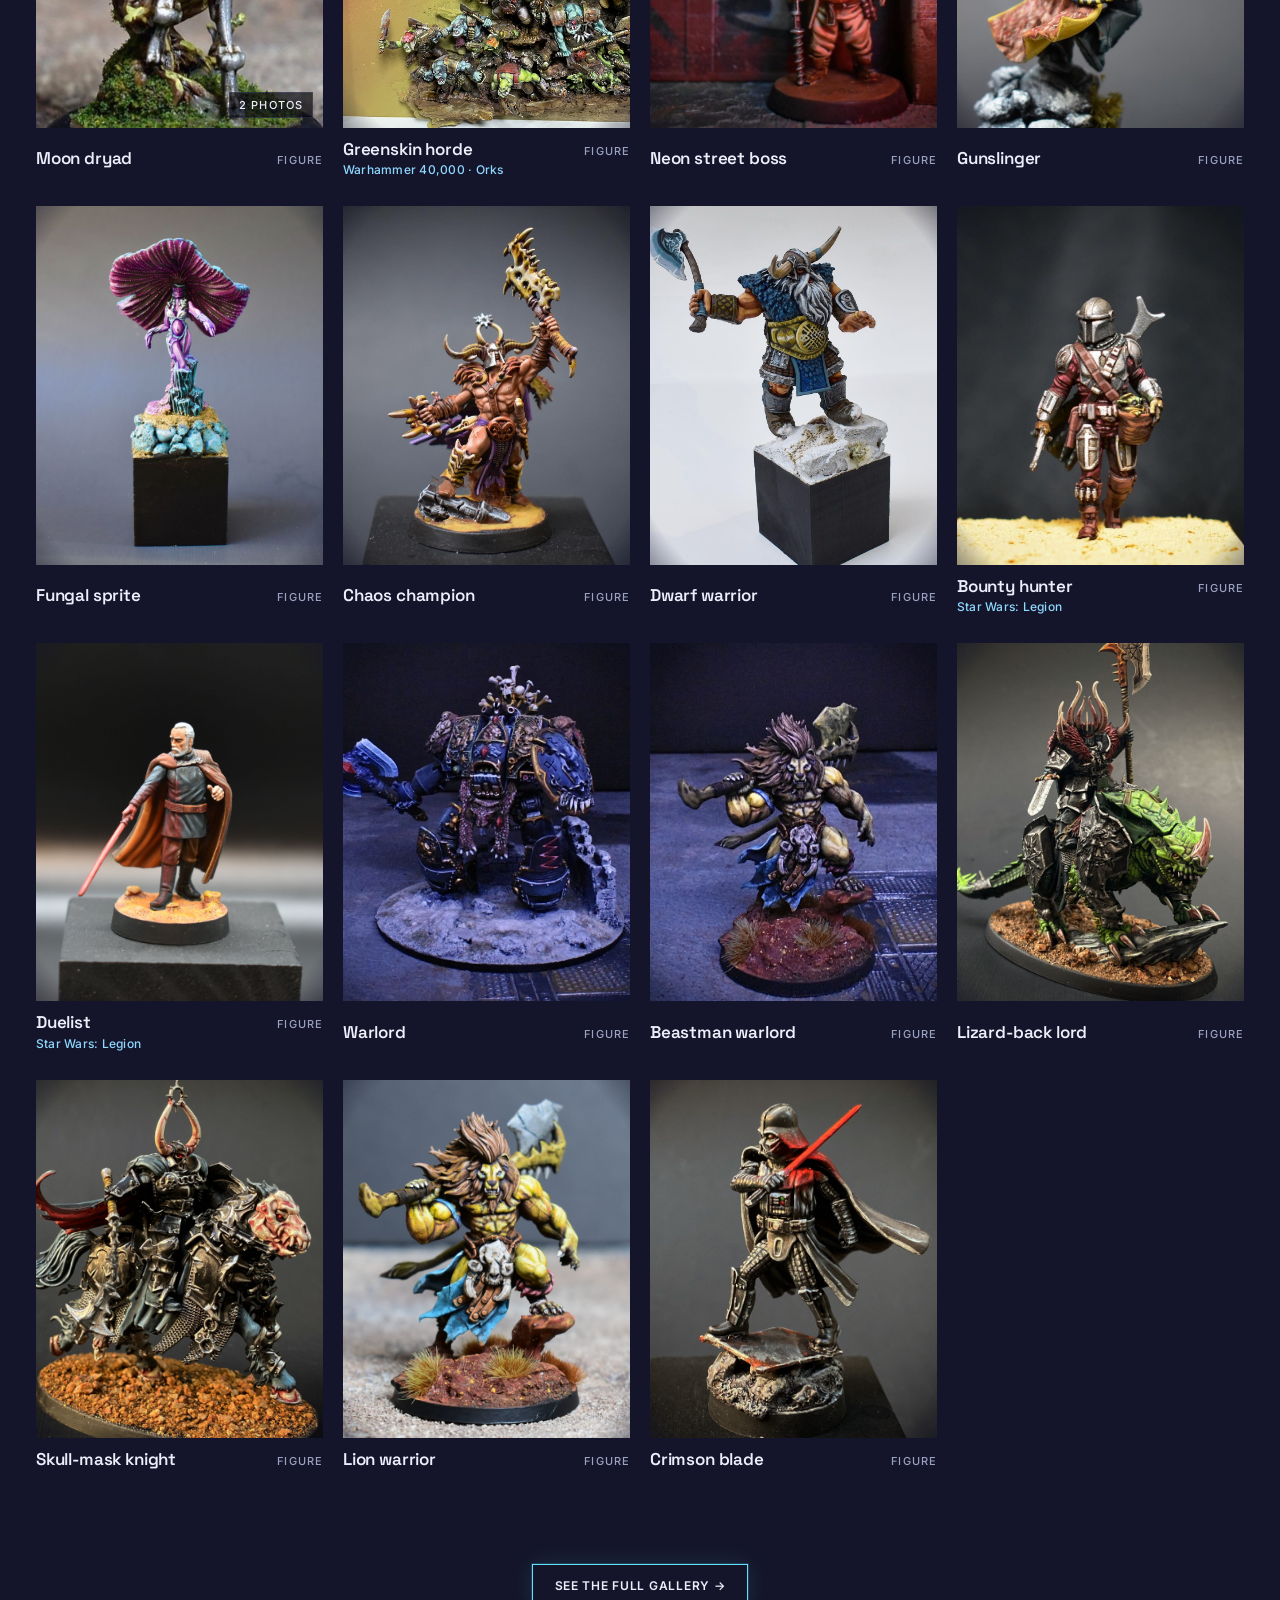
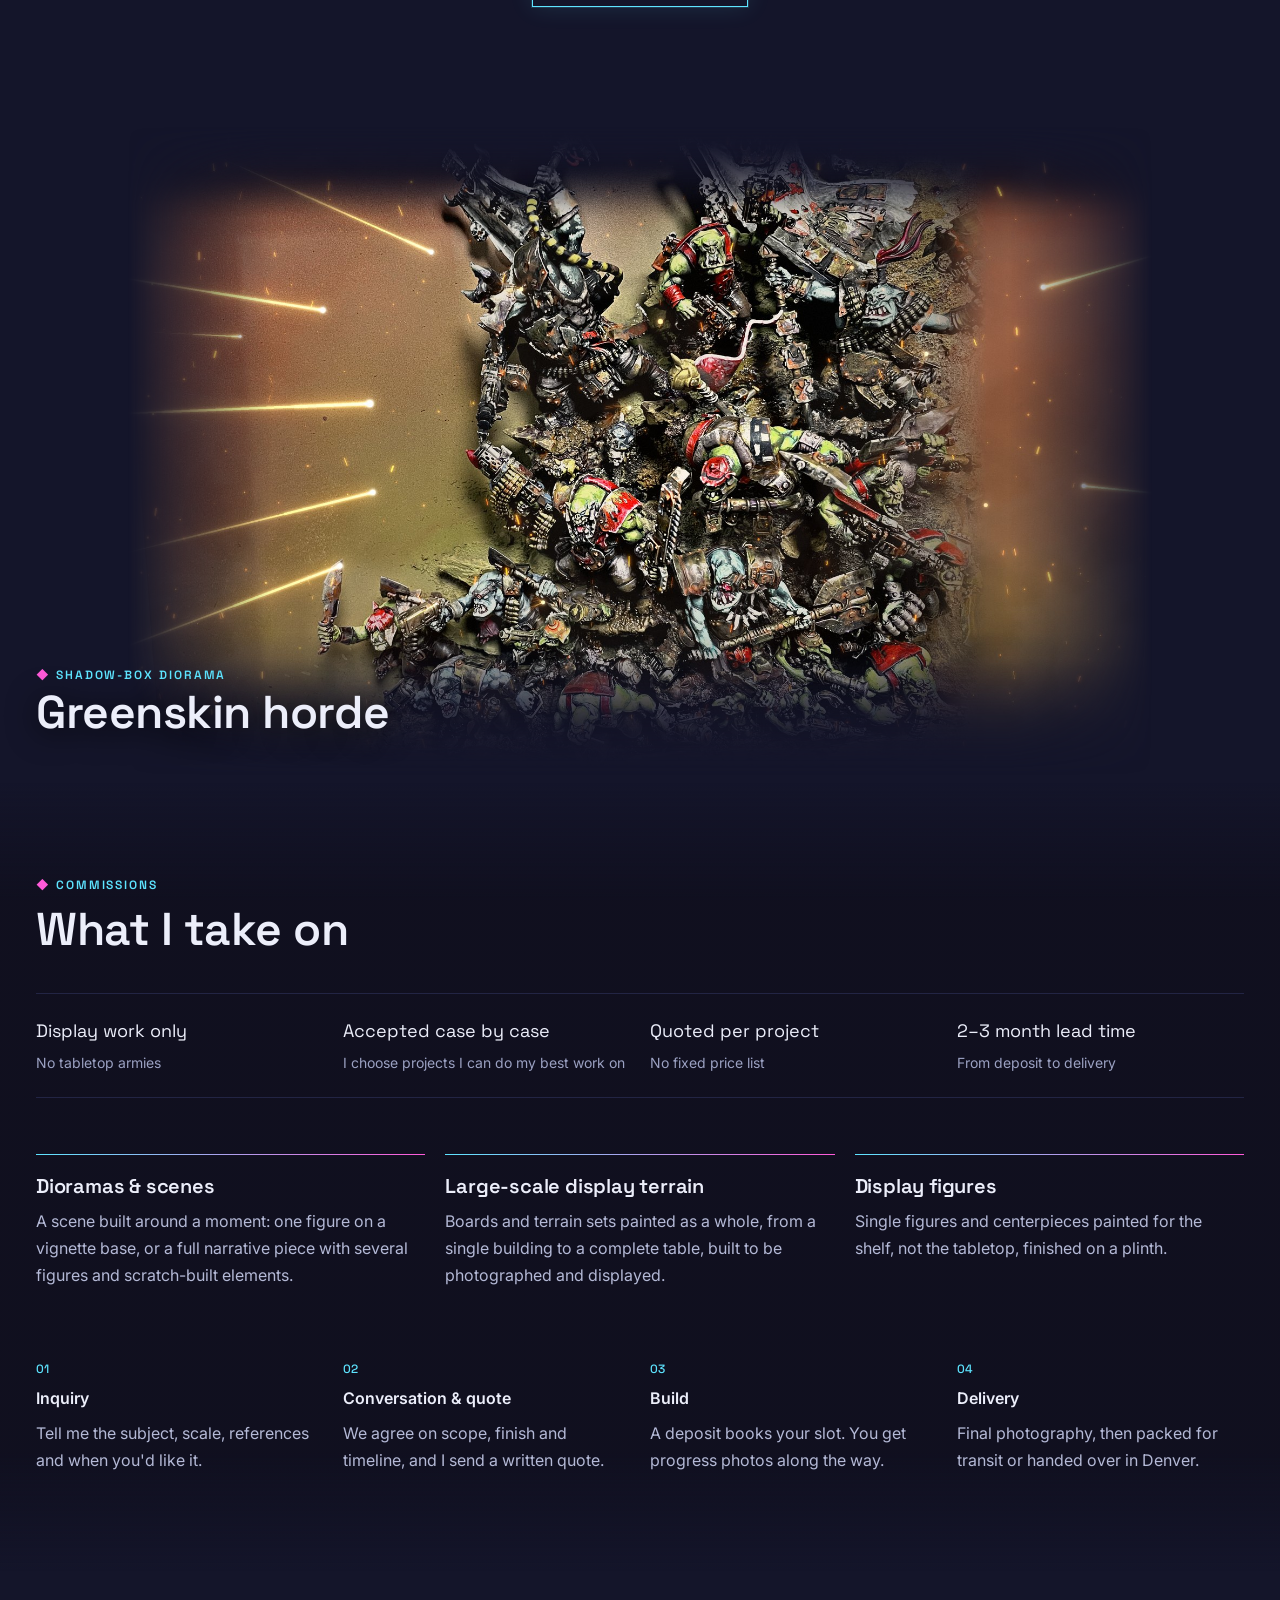
==== commit d69d4a0e: "Hero: cantina crew only, 51% width Co-Authored-By: Claude Opus 5.5 <noreply@anthropic.com> Claude-Se" ====
--- a/index.html
+++ b/index.html
@@ -32,7 +32,7 @@
 </div>
 
 <header class="hero" id="top">
-  <img src="img/hero-cantina.jpg" srcset="img/hero-cantina.jpg 2400w, img/hero-cantina-3840.jpg 3840w" sizes="100vw" alt="A desert cantina and its crew blending into a dragon rearing over an adventuring party, all painted miniatures" width="2400" height="1200">
+  <img src="img/hero-cantina.jpg" srcset="img/hero-cantina.jpg 2400w, img/hero-cantina-3840.jpg 3840w" sizes="100vw" alt="Cantina diorama: a domed adobe cantina with a lit bar, and a painted crew of smugglers and troopers out front" width="2400" height="1200">
   <div class="wrap hero-cap">
     <h1>Whole worlds, <em>built by hand</em> at miniature scale.</h1>
     <div>
--- a/styles.css
+++ b/styles.css
@@ -284,3 +284,10 @@
 @media(max-width:700px){.teach-pair{grid-template-columns:1fr}.teach-pair .teach-photo img{height:min(70vw,380px)!important}}
 .about img{height:auto!important;aspect-ratio:1/1;object-fit:cover;object-position:60% 50%}
 .work .meta h3 .sys{display:block;margin-top:3px;font:500 12px/1.3 var(--f-body);letter-spacing:.02em;color:#8fd8ff}
+/* hero + battle banner at 80% so the upscaled photos stay crisp; soft edges all round */
+@media (min-width:641px){
+.hero img,.battle-img img{width:80%;margin-inline:auto;max-height:72vh;--fx:linear-gradient(90deg,transparent,#000 14%,#000 86%,transparent);--fy:linear-gradient(transparent,#000 12%,#000 78%,transparent);-webkit-mask-image:var(--fx),var(--fy);-webkit-mask-composite:source-in;mask-image:var(--fx),var(--fy);mask-composite:intersect}
+.hero-cap{margin-top:-9vh}
+.hero img{width:51%;max-height:46vh}
+.hero-cap{margin-top:-2vh}
+}
